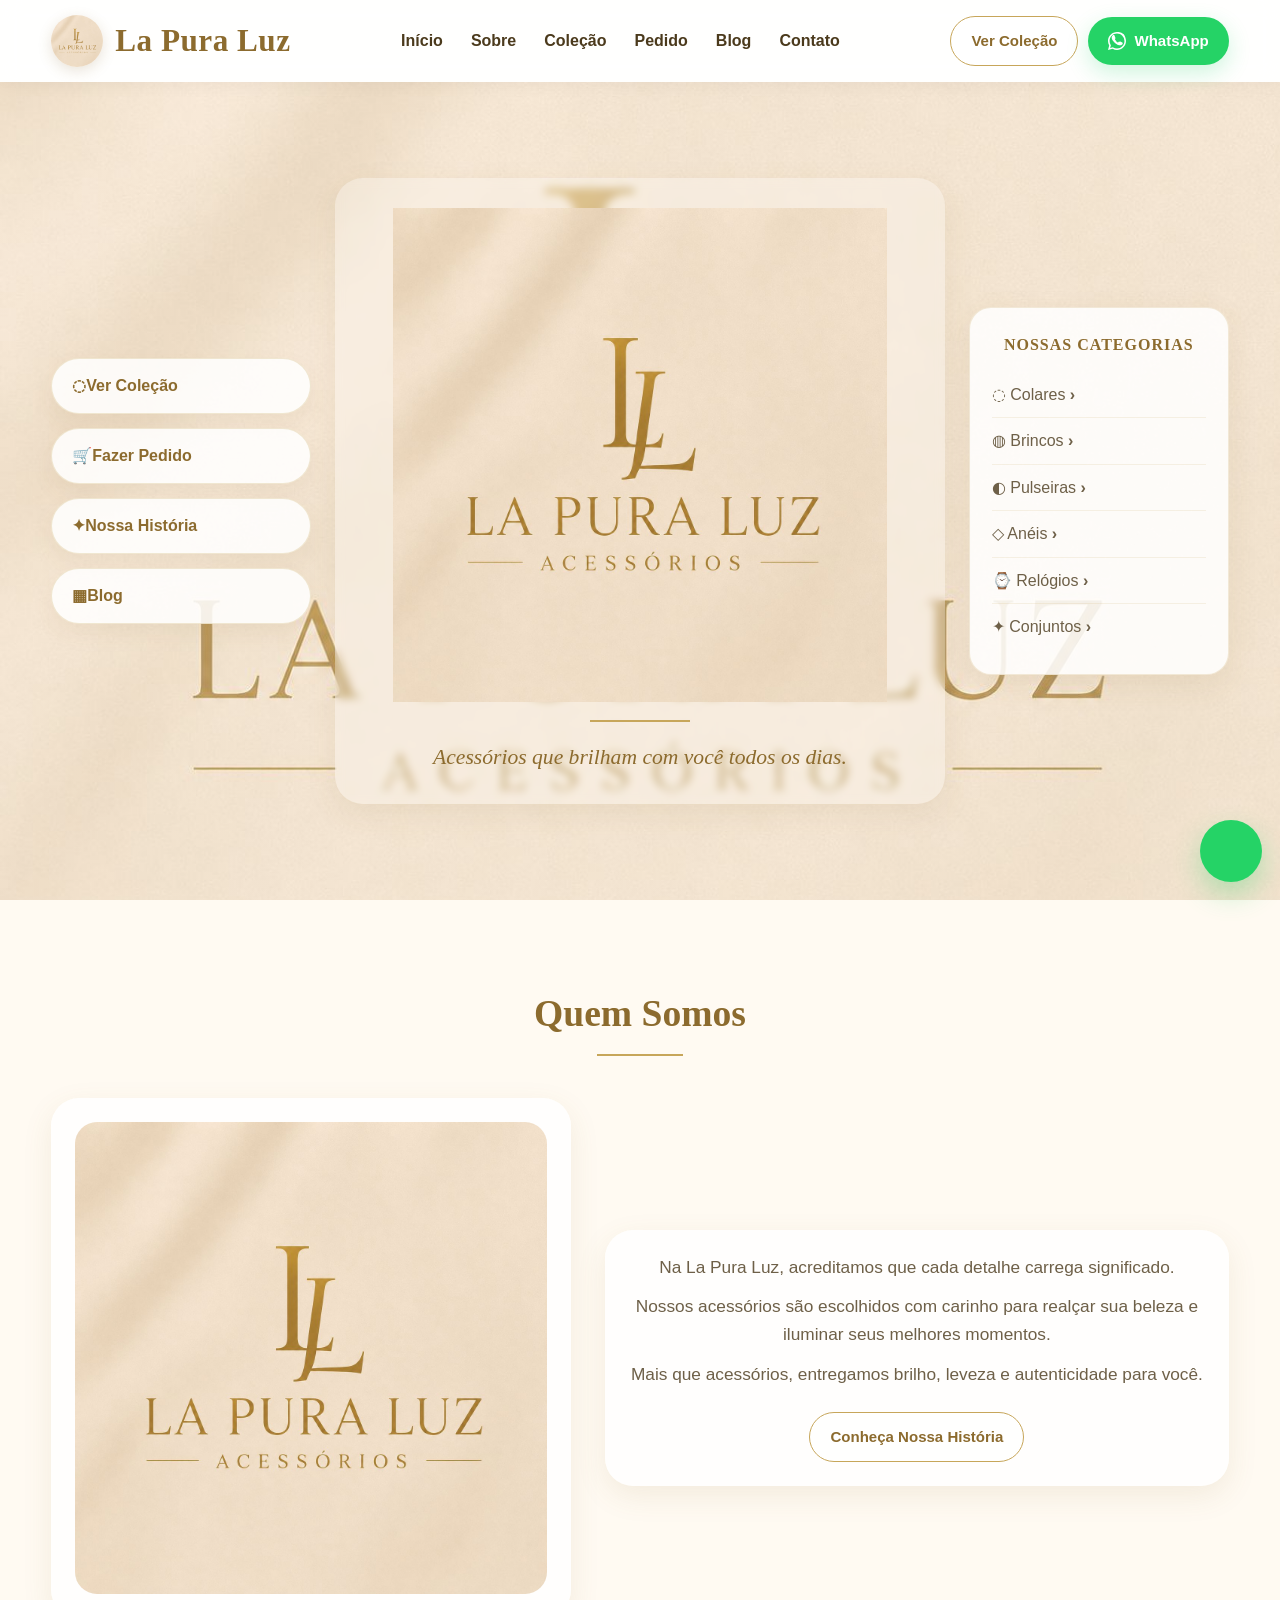
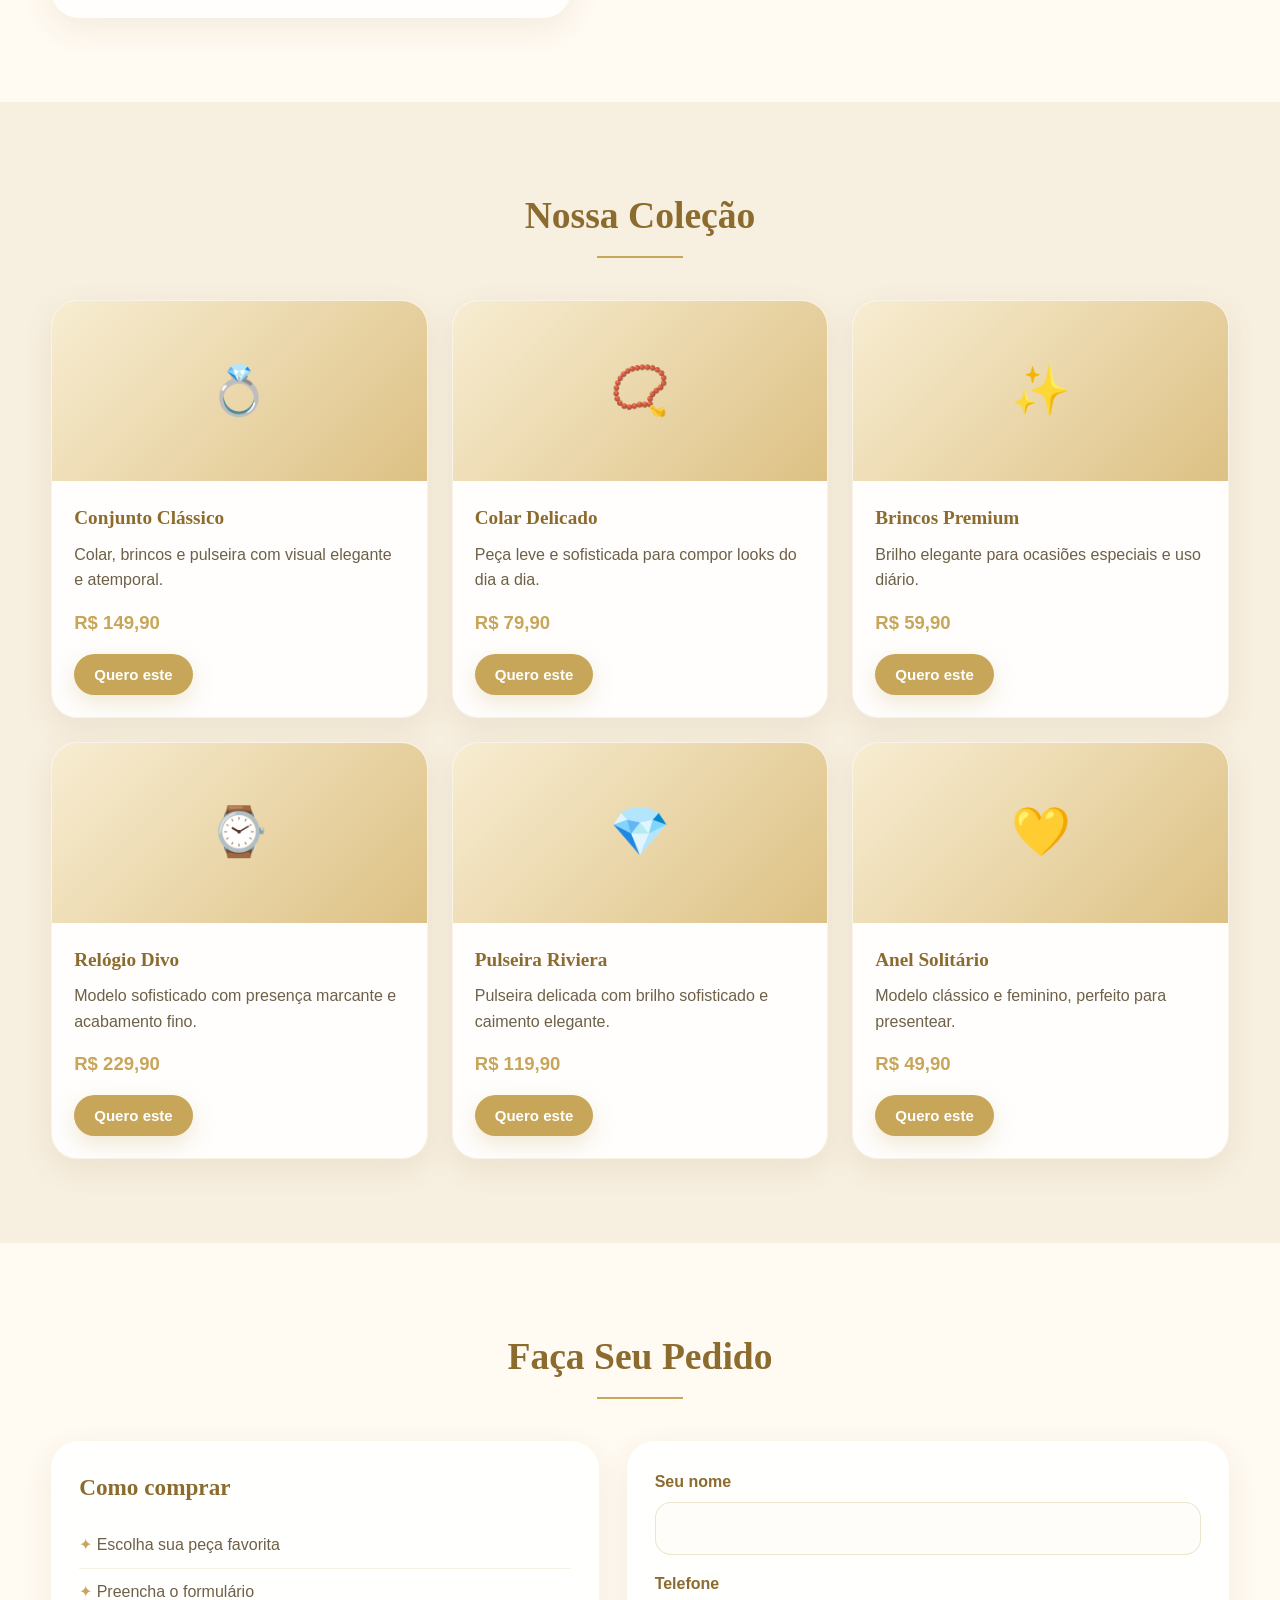
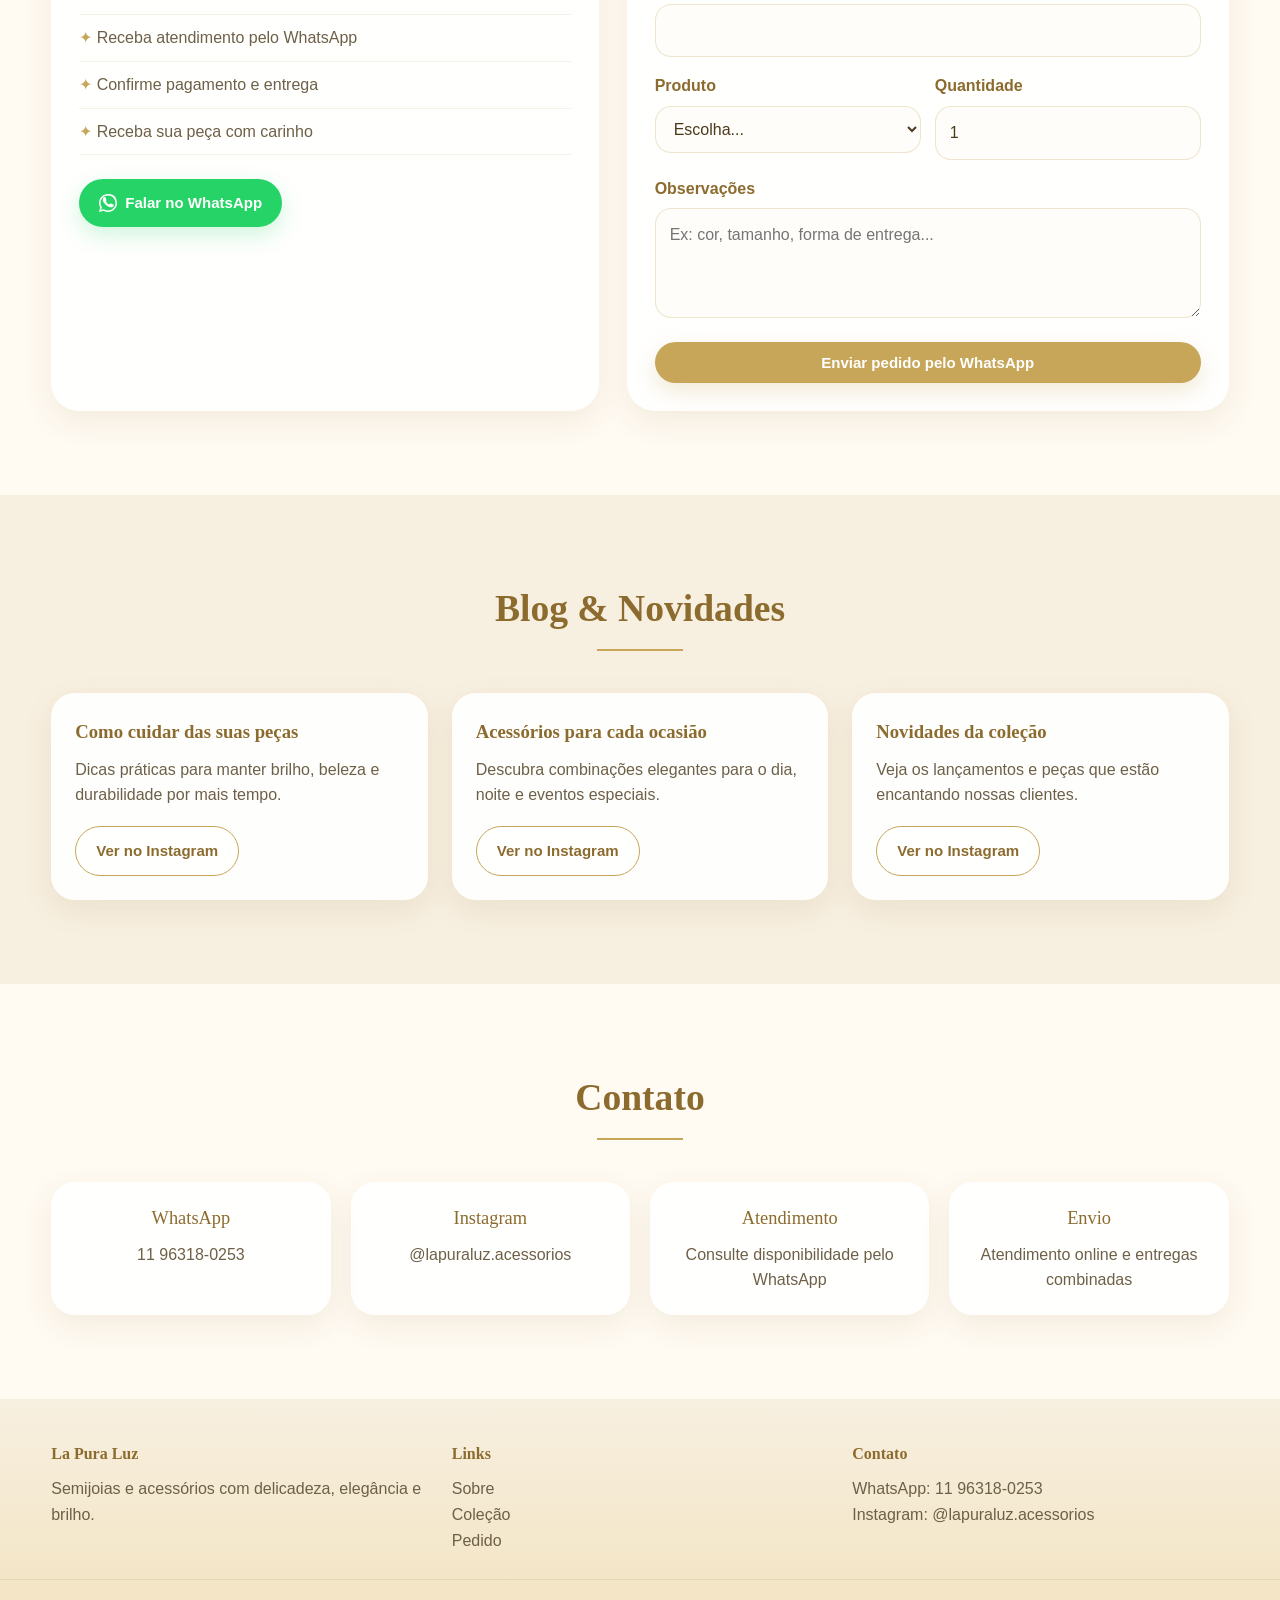
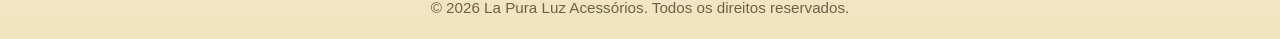
==== index.html @ a505ce8f "Update hero section links and category list" ====
<!DOCTYPE html>
<html lang="pt-BR">
<head>
  <meta charset="UTF-8" />
  <meta name="viewport" content="width=device-width, initial-scale=1.0" />
  <title>La Pura Luz Acessórios</title>
  <meta name="description" content="Semijoias e acessórios elegantes para iluminar seus melhores momentos." />
  <link rel="stylesheet" href="style.css" />
</head>
<body>

  <header class="site-header">
    <div class="container header-inner">
      <a href="#inicio" class="brand">
        <img src="logo.png" alt="La Pura Luz" class="logo-thumb">
        <span class="brand-name">La Pura Luz</span>
      </a>

      <button class="menu-toggle" aria-label="Abrir menu">☰</button>

      <nav class="main-nav">
        <ul>
          <li><a href="#inicio">Início</a></li>
          <li><a href="#sobre">Sobre</a></li>
          <li><a href="#catalogo">Coleção</a></li>
          <li><a href="#pedido">Pedido</a></li>
          <li><a href="#blog">Blog</a></li>
          <li><a href="#contato">Contato</a></li>
        </ul>
      </nav>

      <div class="header-actions">
        <a href="#catalogo" class="btn btn-outline">Ver Coleção</a>

        <a href="https://wa.me/5511963180253" target="_blank" class="btn btn-whats">
          <svg class="wa-icon" viewBox="0 0 32 32" aria-hidden="true">
            <path d="M19.11 17.21c-.37 0-1.09 1.39-1.52 1.47-.43.09-1.32-.62-2.32-1.47-.78-.66-1.63-1.85-2.18-2.79-.55-.94-.93-1.35-.61-1.88.31-.52.87-1.18.87-1.48s-.11-.66-.27-1.05c-.16-.38-1.1-2.65-1.51-3.62-.4-.96-.81-.83-1.09-.84-.28-.01-.6-.02-.92-.02-.32 0-.85.12-1.29.6-.44.48-1.7 1.65-1.7 4.03 0 2.37 1.74 4.66 1.98 4.98.24.32 3.41 5.22 8.27 7.32 1.16.5 2.06.8 2.76 1.02 1.16.37 2.22.32 3.05.19.93-.14 2.86-1.17 3.26-2.3.4-1.13.4-2.1.28-2.3-.12-.2-.44-.32-.92-.56-.48-.24-2.86-1.41-3.31-1.57-.44-.16-.76-.24-1.08.24z"></path>
            <path d="M27.99 4A15.9 15.9 0 0 0 16 0C7.16 0 0 7.16 0 16c0 2.82.74 5.58 2.14 8.01L0 32l8.21-2.1A15.94 15.94 0 0 0 16 32c8.84 0 16-7.16 16-16 0-4.27-1.66-8.29-4.01-12ZM16 29.29h-.01a13.27 13.27 0 0 1-6.77-1.86l-.48-.28-4.87 1.25 1.3-4.75-.32-.49a13.26 13.26 0 0 1-2.06-7.16C2.79 8.67 8.75 2.71 16 2.71c3.55 0 6.89 1.38 9.4 3.89A13.2 13.2 0 0 1 29.29 16C29.29 23.33 23.33 29.29 16 29.29Z"></path>
          </svg>
          WhatsApp
        </a>
      </div>
    </div>
  </header>

  <section class="hero" id="inicio">
    <div class="container hero-content">

      <div class="hero-left">
        <a href="#catalogo" class="side-btn"><span>◌</span> Ver Coleção</a>
        <a href="#pedido" class="side-btn"><span>🛒</span> Fazer Pedido</a>
        <a href="#sobre" class="side-btn"><span>✦</span> Nossa História</a>
        <a href="#blog" class="side-btn"><span>▦</span> Blog</a>
      </div>

      <div class="hero-center">
        <img src="logo.png" alt="La Pura Luz Acessórios" class="hero-logo-full">
        <div class="hero-divider"></div>
        <p class="hero-tagline">Acessórios que brilham com você todos os dias.</p>
      </div>

      <div class="hero-right">
        <div class="menu-card">
          <h3>NOSSAS CATEGORIAS</h3>
          <ul>
            <li><span>◌</span> Colares <b>›</b></li>
            <li><span>◍</span> Brincos <b>›</b></li>
            <li><span>◐</span> Pulseiras <b>›</b></li>
            <li><span>◇</span> Anéis <b>›</b></li>
            <li><span>⌚</span> Relógios <b>›</b></li>
            <li><span>✦</span> Conjuntos <b>›</b></li>
          </ul>
        </div>
      </div>

    </div>
  </section>

  <section id="sobre" class="section">
    <div class="container">
      <h2 class="section-title">Quem Somos</h2>
      <div class="section-divider"></div>

      <div class="about-grid">
        <div class="about-photo-card">
          <img src="logo.png" alt="La Pura Luz" class="about-photo">
        </div>

        <div class="about-text-box">
          <p>Na La Pura Luz, acreditamos que cada detalhe carrega significado.</p>
          <p>Nossos acessórios são escolhidos com carinho para realçar sua beleza e iluminar seus melhores momentos.</p>
          <p>Mais que acessórios, entregamos brilho, leveza e autenticidade para você.</p>

          <a href="https://www.instagram.com/lapuraluz.acessorios/" target="_blank" class="btn btn-outline">
            Conheça Nossa História
          </a>
        </div>
      </div>
    </div>
  </section>

  <section id="catalogo" class="section section-light">
    <div class="container">
      <h2 class="section-title">Nossa Coleção</h2>
      <div class="section-divider"></div>

      <div class="catalog-grid">
        <article class="product-card">
          <div class="product-img">💍</div>
          <div class="product-info">
            <h3>Conjunto Clássico</h3>
            <p>Colar, brincos e pulseira com visual elegante e atemporal.</p>
            <div class="product-price">R$ 149,90</div>
            <button class="btn btn-primary btn-pedir" data-produto="Conjunto Clássico">Quero este</button>
          </div>
        </article>

        <article class="product-card">
          <div class="product-img">📿</div>
          <div class="product-info">
            <h3>Colar Delicado</h3>
            <p>Peça leve e sofisticada para compor looks do dia a dia.</p>
            <div class="product-price">R$ 79,90</div>
            <button class="btn btn-primary btn-pedir" data-produto="Colar Delicado">Quero este</button>
          </div>
        </article>

        <article class="product-card">
          <div class="product-img">✨</div>
          <div class="product-info">
            <h3>Brincos Premium</h3>
            <p>Brilho elegante para ocasiões especiais e uso diário.</p>
            <div class="product-price">R$ 59,90</div>
            <button class="btn btn-primary btn-pedir" data-produto="Brincos Premium">Quero este</button>
          </div>
        </article>

        <article class="product-card">
          <div class="product-img">⌚</div>
          <div class="product-info">
            <h3>Relógio Divo</h3>
            <p>Modelo sofisticado com presença marcante e acabamento fino.</p>
            <div class="product-price">R$ 229,90</div>
            <button class="btn btn-primary btn-pedir" data-produto="Relógio Divo">Quero este</button>
          </div>
        </article>

        <article class="product-card">
          <div class="product-img">💎</div>
          <div class="product-info">
            <h3>Pulseira Riviera</h3>
            <p>Pulseira delicada com brilho sofisticado e caimento elegante.</p>
            <div class="product-price">R$ 119,90</div>
            <button class="btn btn-primary btn-pedir" data-produto="Pulseira Riviera">Quero este</button>
          </div>
        </article>

        <article class="product-card">
          <div class="product-img">💛</div>
          <div class="product-info">
            <h3>Anel Solitário</h3>
            <p>Modelo clássico e feminino, perfeito para presentear.</p>
            <div class="product-price">R$ 49,90</div>
            <button class="btn btn-primary btn-pedir" data-produto="Anel Solitário">Quero este</button>
          </div>
        </article>
      </div>
    </div>
  </section>

  <section id="pedido" class="section">
    <div class="container">
      <h2 class="section-title">Faça Seu Pedido</h2>
      <div class="section-divider"></div>

      <div class="order-grid">
        <div class="order-info">
          <h3>Como comprar</h3>
          <ul>
            <li>Escolha sua peça favorita</li>
            <li>Preencha o formulário</li>
            <li>Receba atendimento pelo WhatsApp</li>
            <li>Confirme pagamento e entrega</li>
            <li>Receba sua peça com carinho</li>
          </ul>

          <a href="https://wa.me/5511963180253" target="_blank" class="btn btn-whats order-whats-btn">
            <svg class="wa-icon" viewBox="0 0 32 32" aria-hidden="true">
              <path d="M19.11 17.21c-.37 0-1.09 1.39-1.52 1.47-.43.09-1.32-.62-2.32-1.47-.78-.66-1.63-1.85-2.18-2.79-.55-.94-.93-1.35-.61-1.88.31-.52.87-1.18.87-1.48s-.11-.66-.27-1.05c-.16-.38-1.1-2.65-1.51-3.62-.4-.96-.81-.83-1.09-.84-.28-.01-.6-.02-.92-.02-.32 0-.85.12-1.29.6-.44.48-1.7 1.65-1.7 4.03 0 2.37 1.74 4.66 1.98 4.98.24.32 3.41 5.22 8.27 7.32 1.16.5 2.06.8 2.76 1.02 1.16.37 2.22.32 3.05.19.93-.14 2.86-1.17 3.26-2.3.4-1.13.4-2.1.28-2.3-.12-.2-.44-.32-.92-.56-.48-.24-2.86-1.41-3.31-1.57-.44-.16-.76-.24-1.08.24z"></path>
              <path d="M27.99 4A15.9 15.9 0 0 0 16 0C7.16 0 0 7.16 0 16c0 2.82.74 5.58 2.14 8.01L0 32l8.21-2.1A15.94 15.94 0 0 0 16 32c8.84 0 16-7.16 16-16 0-4.27-1.66-8.29-4.01-12ZM16 29.29h-.01a13.27 13.27 0 0 1-6.77-1.86l-.48-.28-4.87 1.25 1.3-4.75-.32-.49a13.26 13.26 0 0 1-2.06-7.16C2.79 8.67 8.75 2.71 16 2.71c3.55 0 6.89 1.38 9.4 3.89A13.2 13.2 0 0 1 29.29 16C29.29 23.33 23.33 29.29 16 29.29Z"></path>
            </svg>
            Falar no WhatsApp
          </a>
        </div>

        <form class="order-form" id="order-form" data-whats="5511963180253">
          <div class="form-group">
            <label for="nome">Seu nome</label>
            <input type="text" id="nome" name="nome" required>
          </div>

          <div class="form-group">
            <label for="telefone">Telefone</label>
            <input type="tel" id="telefone" name="telefone" required>
          </div>

          <div class="form-row">
            <div class="form-group">
              <label for="produto">Produto</label>
              <select id="produto" name="produto" required>
                <option value="">Escolha...</option>
                <option>Conjunto Clássico</option>
                <option>Colar Delicado</option>
                <option>Brincos Premium</option>
                <option>Relógio Divo</option>
                <option>Pulseira Riviera</option>
                <option>Anel Solitário</option>
                <option>Outro modelo</option>
              </select>
            </div>

            <div class="form-group">
              <label for="quantidade">Quantidade</label>
              <input type="number" id="quantidade" name="quantidade" min="1" value="1">
            </div>
          </div>

          <div class="form-group">
            <label for="obs">Observações</label>
            <textarea id="obs" name="obs" placeholder="Ex: cor, tamanho, forma de entrega..."></textarea>
          </div>

          <button type="submit" class="btn btn-primary full-btn">Enviar pedido pelo WhatsApp</button>
        </form>
      </div>
    </div>
  </section>

  <section id="blog" class="section section-light">
    <div class="container">
      <h2 class="section-title">Blog & Novidades</h2>
      <div class="section-divider"></div>

      <div class="blog-grid">
        <div class="blog-card">
          <h3>Como cuidar das suas peças</h3>
          <p>Dicas práticas para manter brilho, beleza e durabilidade por mais tempo.</p>
          <a href="https://www.instagram.com/lapuraluz.acessorios/" target="_blank" class="btn btn-outline">Ver no Instagram</a>
        </div>

        <div class="blog-card">
          <h3>Acessórios para cada ocasião</h3>
          <p>Descubra combinações elegantes para o dia, noite e eventos especiais.</p>
          <a href="https://www.instagram.com/lapuraluz.acessorios/" target="_blank" class="btn btn-outline">Ver no Instagram</a>
        </div>

        <div class="blog-card">
          <h3>Novidades da coleção</h3>
          <p>Veja os lançamentos e peças que estão encantando nossas clientes.</p>
          <a href="https://www.instagram.com/lapuraluz.acessorios/" target="_blank" class="btn btn-outline">Ver no Instagram</a>
        </div>
      </div>
    </div>
  </section>

  <section id="contato" class="section">
    <div class="container">
      <h2 class="section-title">Contato</h2>
      <div class="section-divider"></div>

      <div class="contact-grid">
        <div class="contact-card">
          <div class="contact-title">WhatsApp</div>
          <p><a href="https://wa.me/5511963180253" target="_blank">11 96318-0253</a></p>
        </div>

        <div class="contact-card">
          <div class="contact-title">Instagram</div>
          <p><a href="https://www.instagram.com/lapuraluz.acessorios/" target="_blank">@lapuraluz.acessorios</a></p>
        </div>

        <div class="contact-card">
          <div class="contact-title">Atendimento</div>
          <p>Consulte disponibilidade pelo WhatsApp</p>
        </div>

        <div class="contact-card">
          <div class="contact-title">Envio</div>
          <p>Atendimento online e entregas combinadas</p>
        </div>
      </div>
    </div>
  </section>

  <footer class="site-footer">
    <div class="container footer-grid">
      <div>
        <h4>La Pura Luz</h4>
        <p>Semijoias e acessórios com delicadeza, elegância e brilho.</p>
      </div>

      <div>
        <h4>Links</h4>
        <p><a href="#sobre">Sobre</a></p>
        <p><a href="#catalogo">Coleção</a></p>
        <p><a href="#pedido">Pedido</a></p>
      </div>

      <div>
        <h4>Contato</h4>
        <p>WhatsApp: 11 96318-0253</p>
        <p>Instagram: @lapuraluz.acessorios</p>
      </div>
    </div>

    <div class="footer-bottom">
      © 2026 La Pura Luz Acessórios. Todos os direitos reservados.
    </div>
  </footer>

  <a href="https://wa.me/5511963180253" target="_blank" class="float-whats" title="Fale no WhatsApp">
    <svg class="wa-icon wa-icon-big" viewBox="0 0 32 32" aria-hidden="true">
      <pat
---- style.css ----
:root {
  --primary: #8c6b2e;
  --primary-dark: #6f5320;
  --accent: #c7a65a;
  --accent-soft: #e9d6a4;
  --bg-main: #fffaf2;
  --bg-soft: #f7efe0;
  --bg-card: rgba(255, 255, 255, 0.78);
  --text: #4b3a1c;
  --text-soft: #6e6048;
  --white: #ffffff;
  --shadow: 0 10px 30px rgba(140, 107, 46, 0.10);
  --radius: 22px;
  --header-height: 82px;
}

* {
  margin: 0;
  padding: 0;
  box-sizing: border-box;
}

html {
  scroll-behavior: smooth;
}

body {
  font-family: "Segoe UI", Tahoma, sans-serif;
  background: var(--bg-main);
  color: var(--text);
  line-height: 1.6;
}

img {
  display: block;
  max-width: 100%;
}

a {
  text-decoration: none;
  color: inherit;
}

.container {
  width: min(1180px, 92%);
  margin: 0 auto;
}

/* HEADER */
.site-header {
  position: sticky;
  top: 0;
  z-index: 1000;
  background: rgba(255, 255, 255, 0.93);
  backdrop-filter: blur(10px);
  box-shadow: 0 2px 18px rgba(0, 0, 0, 0.05);
}

.header-inner {
  min-height: var(--header-height);
  display: flex;
  align-items: center;
  justify-content: space-between;
  gap: 18px;
}

.brand {
  display: flex;
  align-items: center;
  gap: 12px;
  min-width: 0;
}

.logo-thumb {
  width: 52px;
  height: 52px;
  border-radius: 50%;
  object-fit: cover;
  box-shadow: 0 4px 14px rgba(140, 107, 46, 0.18);
  flex-shrink: 0;
}

.brand-name {
  font-family: Georgia, "Times New Roman", serif;
  font-size: 1.95rem;
  color: var(--primary);
  font-weight: 600;
  letter-spacing: .5px;
  white-space: nowrap;
}

.main-nav ul {
  display: flex;
  list-style: none;
  gap: 28px;
}

.main-nav a {
  font-weight: 600;
  color: var(--text);
  transition: .2s;
}

.main-nav a:hover {
  color: var(--accent);
}

.header-actions {
  display: flex;
  align-items: center;
  gap: 10px;
}

.menu-toggle {
  display: none;
  border: 0;
  background: transparent;
  font-size: 1.6rem;
  color: var(--primary);
  cursor: pointer;
}

.btn {
  display: inline-flex;
  align-items: center;
  justify-content: center;
  gap: 8px;
  padding: 12px 20px;
  border-radius: 999px;
  border: 0;
  cursor: pointer;
  font-weight: 700;
  transition: .25s;
  font-size: .94rem;
}

.btn:hover {
  transform: translateY(-2px);
}

.btn-outline {
  border: 1.5px solid var(--accent);
  background: rgba(255,255,255,.75);
  color: var(--primary);
}

.btn-outline:hover {
  background: var(--accent);
  color: var(--white);
}

.btn-primary {
  background: var(--accent);
  color: var(--white);
  box-shadow: 0 8px 22px rgba(199,166,90,.25);
}

.btn-primary:hover {
  background: var(--primary);
}

.btn-whats {
  background: #25d366;
  color: white;
  box-shadow: 0 8px 22px rgba(37,211,102,.22);
}

.btn-whats:hover {
  background: #1fb457;
}

.wa-icon {
  width: 18px;
  height: 18px;
  fill: currentColor;
  flex-shrink: 0;
}

.wa-icon-big {
  width: 28px;
  height: 28px;
}

/* HERO */
.hero {
  min-height: calc(100svh - var(--header-height));
  background:
    linear-gradient(rgba(255,250,242,.22), rgba(255,250,242,.22)),
    url("logo.png") center center / cover no-repeat;
  display: flex;
  align-items: center;
}

.hero-content {
  min-height: calc(100svh - var(--header-height));
  display: grid;
  grid-template-columns: 260px 1fr 260px;
  align-items: center;
  gap: 24px;
  padding: 28px 0;
}

.hero-left,
.hero-right {
  display: flex;
  flex-direction: column;
  gap: 14px;
}

.side-btn {
  min-height: 56px;
  padding: 0 20px;
  border-radius: 999px;
  background: rgba(255,255,255,.86);
  border: 1px solid rgba(199,166,90,.25);
  box-shadow: 0 10px 22px rgba(140, 107, 46, 0.08);
  display: flex;
  align-items: center;
  color: var(--primary);
  font-weight: 600;
  transition: .25s;
}

.side-btn:hover {
  background: var(--accent);
  color: white;
  transform: translateX(4px);
}

.hero-center {
  text-align: center;
  background: rgba(255,255,255,.28);
  backdrop-filter: blur(4px);
  -webkit-backdrop-filter: blur(4px);
  padding: 30px 24px;
  border-radius: 28px;
  box-shadow: var(--shadow);
}

.hero-logo-full {
  width: min(900px, 88%);
  max-height: 72vh;
  object-fit: contain;
  margin: 0 auto;
}

.hero-divider {
  width: 100px;
  height: 2px;
  background: var(--accent);
  margin: 18px auto;
}

.hero-tagline {
  font-family: Georgia, "Times New Roman", serif;
  font-size: 1.35rem;
  font-style: italic;
  color: var(--primary);
}

.menu-card {
  background: rgba(255,255,255,.86);
  border: 1px solid rgba(199,166,90,.22);
  border-radius: 22px;
  padding: 24px 22px;
  box-shadow: var(--shadow);
}

.menu-card h3 {
  text-align: center;
  color: var(--primary);
  font-family: Georgia, "Times New Roman", serif;
  font-size: 1rem;
  letter-spacing: 1px;
  margin-bottom: 14px;
}

.menu-card ul {
  list-style: none;
}

.menu-card li {
  padding: 10px 0;
  border-bottom: 1px solid rgba(199,166,90,.14);
  color: var(--text-soft);
  text-align: left;
}

.menu-card li:last-child {
  border-bottom: 0;
}

/* SECTIONS */
.section {
  padding: 84px 0;
}

.section-light {
  background: var(--bg-soft);
}

.section-title {
  text-align: center;
  font-family: Georgia, "Times New Roman", serif;
  color: var(--primary);
  font-size: 2.35rem;
  margin-bottom: 10px;
}

.section-divider {
  width: 86px;
  height: 2px;
  background: var(--accent);
  margin: 0 auto 42px;
}

#sobre,
#catalogo,
#pedido,
#blog,
#contato {
  scroll-margin-top: 95px;
}

/* ABOUT */
.about-grid {
  display: grid;
  grid-template-columns: 1fr 1.2fr;
  gap: 34px;
  align-items: center;
}

.about-photo-card,
.about-text-box {
  background: rgba(255,255,255,.88);
  border-radius: 28px;
  box-shadow: var(--shadow);
  padding: 24px;
}

.about-photo {
  width: 100%;
  border-radius: 22px;
  object-fit: cover;
}

.about-text-box {
  text-align: center;
  color: var(--text-soft);
  font-size: 1.08rem;
}

.about-text-box p + p {
  margin-top: 12px;
}

.about-text-box .btn {
  margin-top: 24px;
}

/* CATALOG */
.catalog-grid {
  display: grid;
  grid-template-columns: repeat(3, minmax(0, 1fr));
  gap: 24px;
}

.product-card {
  background: rgba(255,255,255,.92);
  border-radius: 26px;
  overflow: hidden;
  box-shadow: var(--shadow);
  border: 1px solid rgba(199,166,90,.12);
  transition: .25s;
}

.product-card:hover {
  transform: translateY(-5px);
}

.product-img {
  min-height: 180px;
  display: grid;
  place-items: center;
  font-size: 3rem;
  background: linear-gradient(135deg, #f8edd2, #ddc184);
}

.product-info {
  padding: 22px;
}

.product-info h3 {
  font-family: Georgia, "Times New Roman", serif;
  color: var(--primary);
  margin-bottom: 8px;
  font-size: 1.2rem;
}

.product-info p {
  color: var(--text-soft);
  margin-bottom: 14px;
  min-height: 52px;
}

.product-price {
  color: var(--accent);
  font-weight: 800;
  margin-bottom: 16px;
  font-size: 1.16rem;
}

/* ORDER */
.order-grid {
  display: grid;
  grid-template-columns: 1fr 1.1fr;
  gap: 28px;
}

.order-info,
.order-form {
  background: rgba(255,255,255,.92);
  border-radius: 28px;
  padding: 28px;
  box-shadow: var(--shadow);
}

.order-info h3 {
  color: var(--primary);
  font-family: Georgia, "Times New Roman", serif;
  font-size: 1.45rem;
  margin-bottom: 16px;
}

.order-info ul {
  list-style: none;
}

.order-info li {
  padding: 10px 0;
  color: var(--text-soft);
  border-bottom: 1px solid rgba(199,166,90,.14);
}

.order-info li::before {
  content: "✦ ";
  color: var(--accent);
}

.order-whats-btn {
  margin-top: 24px;
}

.form-group {
  margin-bottom: 16px;
}

.form-group label {
  display: block;
  margin-bottom: 7px;
  color: var(--primary);
  font-weight: 700;
}

.form-group input,
.form-group select,
.form-group textarea {
  width: 100%;
  border: 1px solid rgba(199,166,90,.28);
  border-radius: 16px;
  padding: 13px 14px;
  font: inherit;
  background: #fffdfa;
  color: var(--text);
  outline: none;
}

.form-group textarea {
  min-height: 110px;
  resize: vertical;
}

.form-group input:focus,
.form-group select:focus,
.form-group textarea:focus {
  border-color: var(--accent);
  box-shadow: 0 0 0 4px rgba(199,166,90,.14);
}

.form-row {
  display: grid;
  grid-template-columns: 1fr 1fr;
  gap: 14px;
}

.full-btn {
  width: 100%;
}

/* BLOG */
.blog-grid {
  display: grid;
  grid-template-columns: repeat(3, minmax(0, 1fr));
  gap: 24px;
}

.blog-card {
  background: rgba(255,255,255,.92);
  border-radius: 24px;
  padding: 24px;
  box-shadow: var(--shadow);
}

.blog-card h3 {
  color: var(--primary);
  font-family: Georgia, "Times New Roman", serif;
  margin-bottom: 10px;
}

.blog-card p {
  color: var(--text-soft);
  margin-bottom: 18px;
}

/* CONTACT */
.contact-grid {
  display: grid;
  grid-template-columns: repeat(4, minmax(0, 1fr));
  gap: 20px;
}

.contact-card {
  background: rgba(255,255,255,.92);
  border-radius: 24px;
  padding: 22px;
  text-align: center;
  box-shadow: var(--shadow);
}

.contact-title {
  font-family: Georgia, "Times New Roman", serif;
  color: var(--primary);
  font-size: 1.15rem;
  margin-bottom: 8px;
}

.contact-card p,
.contact-card a {
  color: var(--text-soft);
}

/* FOOTER */
.site-footer {
  background: linear-gradient(180deg, #f7efe0 0%, #f2e3bf 100%);
  padding: 42px 0 18px;
  color: var(--text-soft);
}

.footer-grid {
  display: grid;
  grid-template-columns: repeat(3, minmax(0, 1fr));
  gap: 24px;
}

.footer-grid h4 {
  color: var(--primary);
  font-family: Georgia, "Times New Roman", serif;
  margin-bottom: 10px;
}

.footer-bottom {
  margin-top: 26px;
  text-align: center;
  border-top: 1px solid rgba(140,107,46,.12);
  padding-top: 16px;
  font-size: .95rem;
}

/* FLOAT WHATS */
.float-whats {
  position: fixed;
  right: 18px;
  bottom: 18px;
  width: 62px;
  height: 62px;
  border-radius: 50%;
  background: #25d366;
  color: white;
  display: grid;
  place-items: center;
  box-shadow: 0 12px 28px rgba(37,211,102,.30);
  z-index: 1001;
}

.float-whats:hover {
  background: #1fb457;
}

/* MOBILE */
@media (max-width: 980px) {
  .hero-content,
  .about-grid,
  .catalog-grid,
  .order-grid,
  .blog-grid,
  .contact-grid,
  .footer-grid {
    grid-template-columns: 1fr;
  }

  .hero-left,
  .hero-right {
    display: none;
  }

  .hero-content {
    padding: 24px 0;
  }

  .hero-center {
    width: min(96%, 520px);
    margin: 0 auto;
    padding: 18px 14px;
  }

  .hero-logo-full {
    width: 100%;
    max-height: 62svh;
  }

  .hero-tagline {
    font-size: 1.05rem;
  }

  .main-nav {
    display: none;
    position: absolute;
    top: 100%;
    right: 4%;
    left: 4%;
    background: rgba(255,255,255,.98);
    border-radius: 18px;
    box-shadow: var(--shadow);
    padding: 14px;
  }

  .main-nav.open {
    display: block;
  }

  .main-nav ul {
    flex-direction: column;
    gap: 0;
  }

  .main-nav li + li {
    border-top: 1px solid rgba(199,166,90,.15);
  }

  .main-nav a {
    display: block;
    padding: 12px 8px;
  }

  .menu-toggle {
    display: block;
  }

  .header-actions .btn-outline {
    display: none;
  }

  .brand-name {
    font-size: 1.25rem;
  }

  .logo-thumb {
    width: 42px;
    height: 42px;
  }

  .header-inner {
    min-height: 72px;
  }

  .hero {
    min-height: calc(100svh - 72px);
  }

  .hero-content {
    min-height: calc(100svh - 72px);
  }
}

@media (max-width: 600px) {
  .section {
    padding: 64px 0;
  }

  .section-title {
    font-size: 1.8rem;
  }

  .hero-center {
    border-radius: 22px;
  }

  .hero-logo-full {
    max-height: 56svh;
  }

  .hero-tagline {
    font-size: .98rem;
  }

  .header-actions .btn-whats {
    padding: 10px 14px;
    font-size: .82rem;
  }

  .float-whats {
    width: 56px;
    height: 56px;
    right: 14px;
    bottom: 14px;
  }

  .wa-icon-big {
    width: 24px;
    height: 24px;
  }

  .form-row {
    grid-template-columns: 1fr;
  }
}
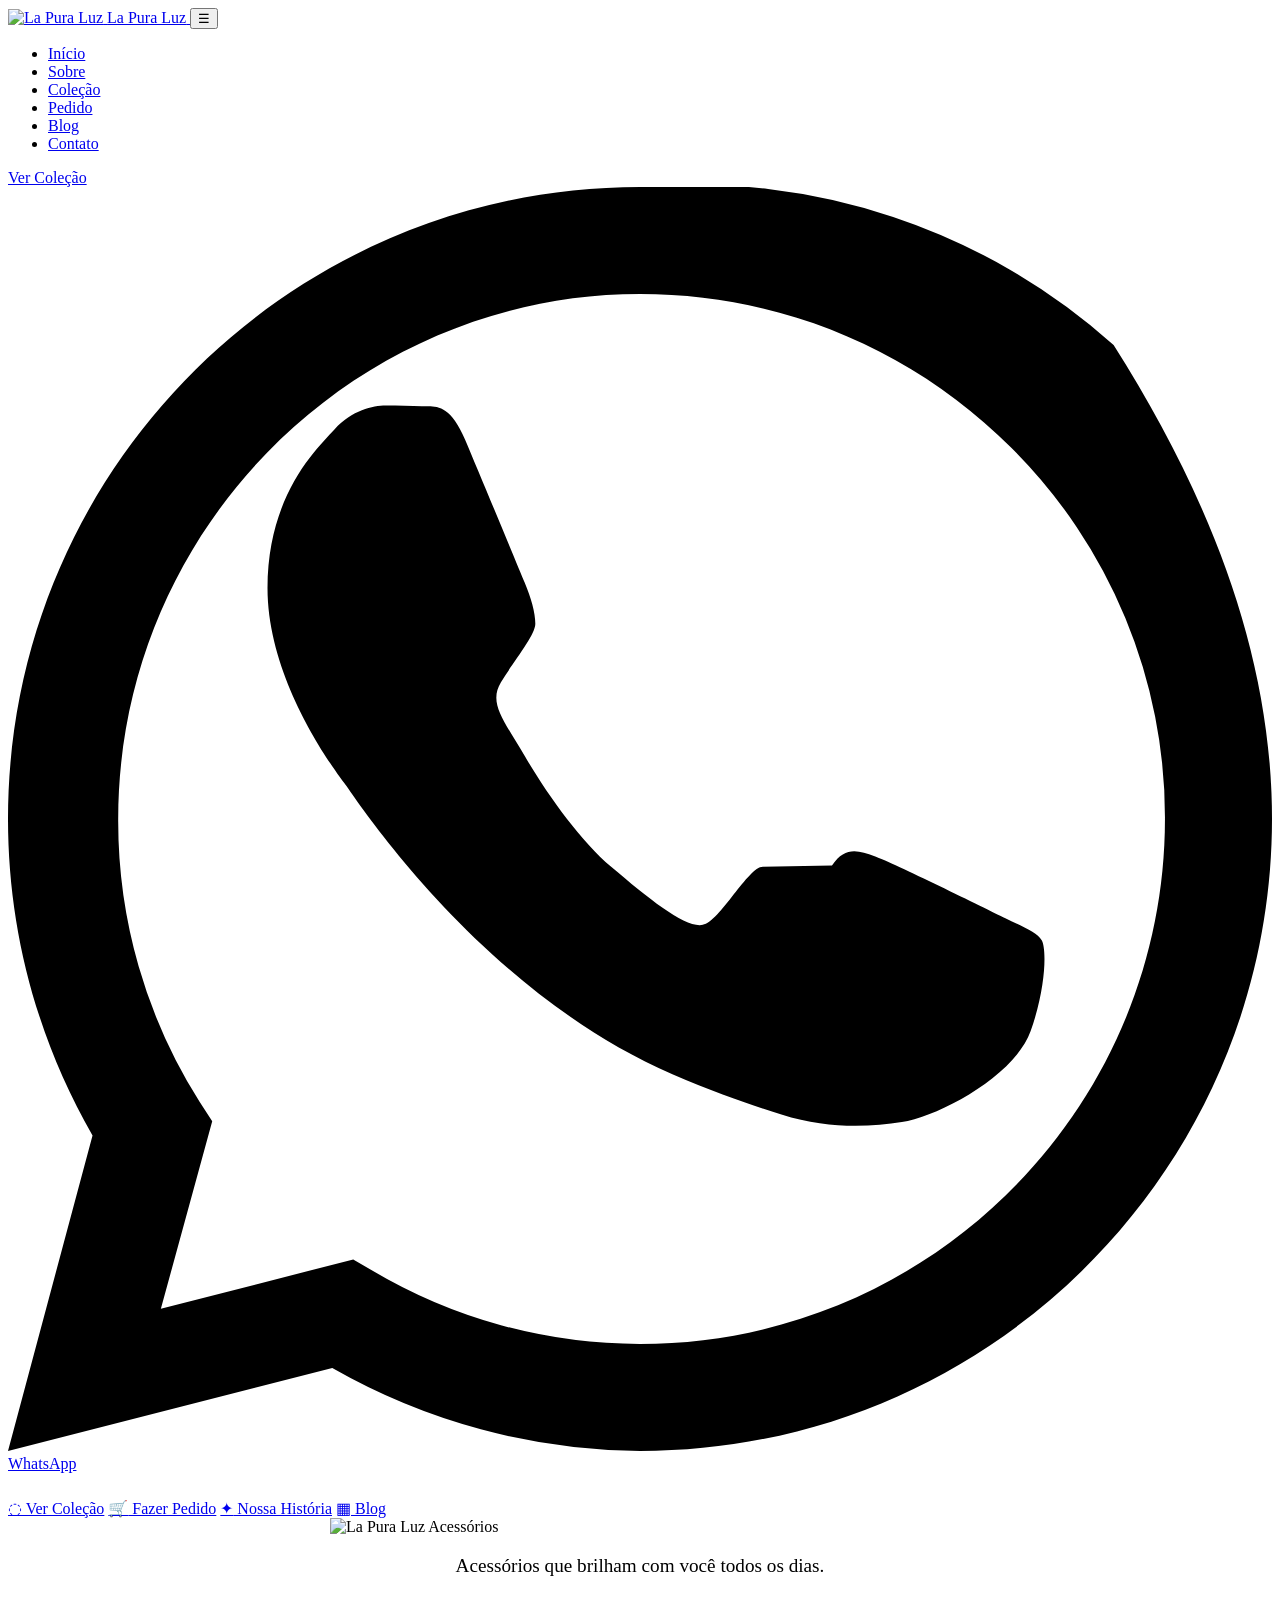
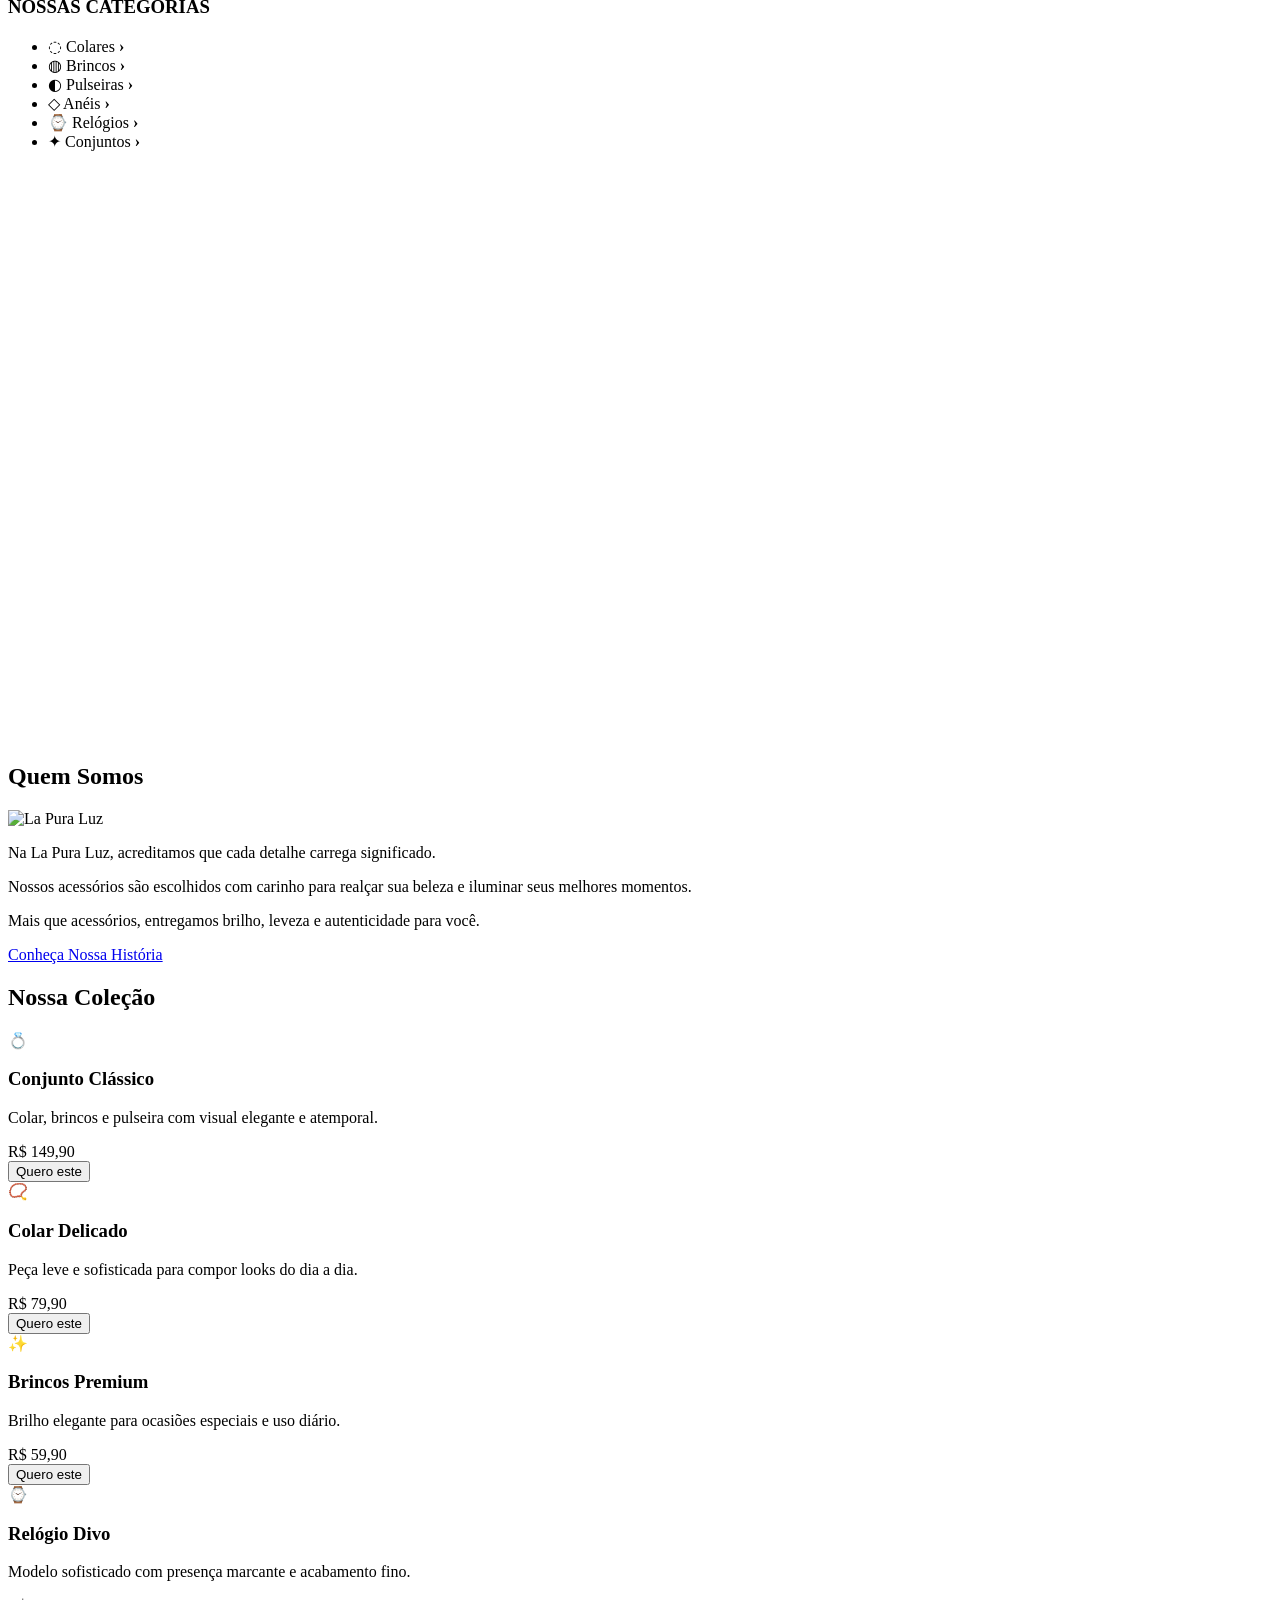
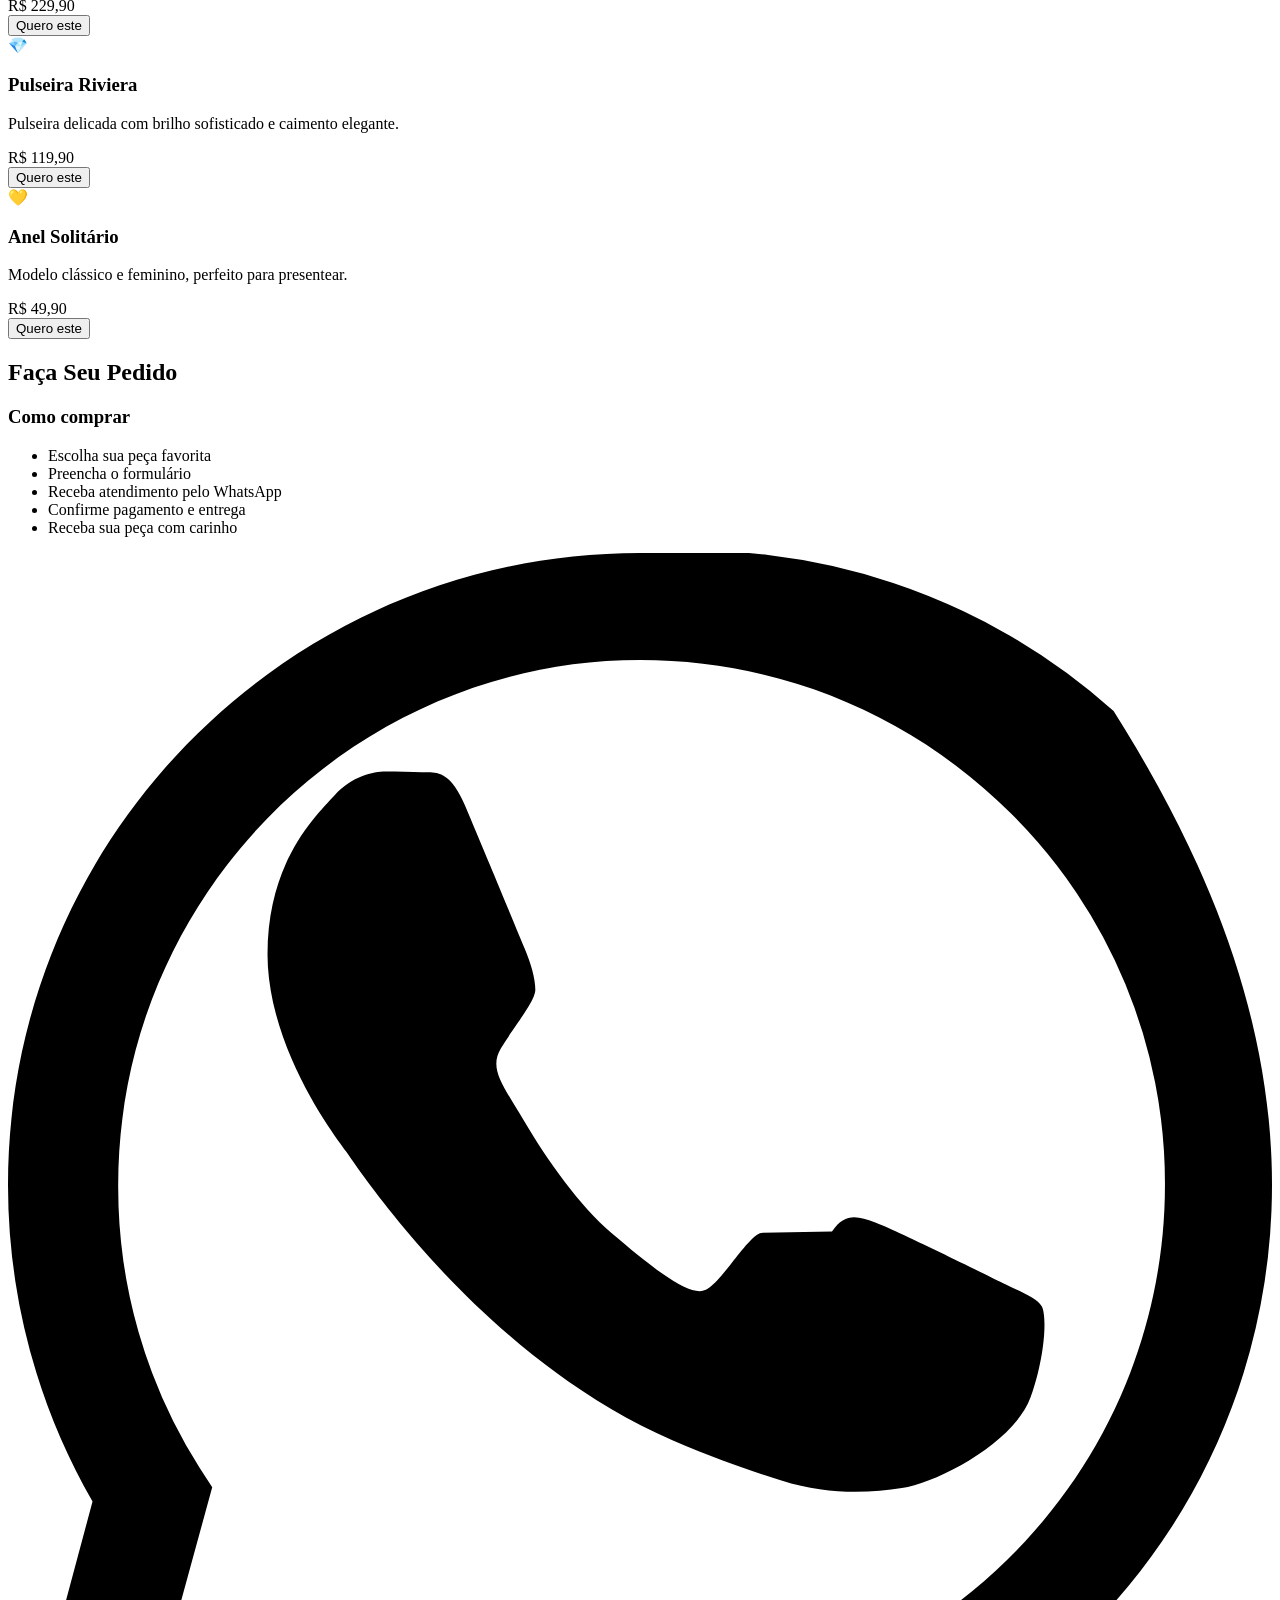
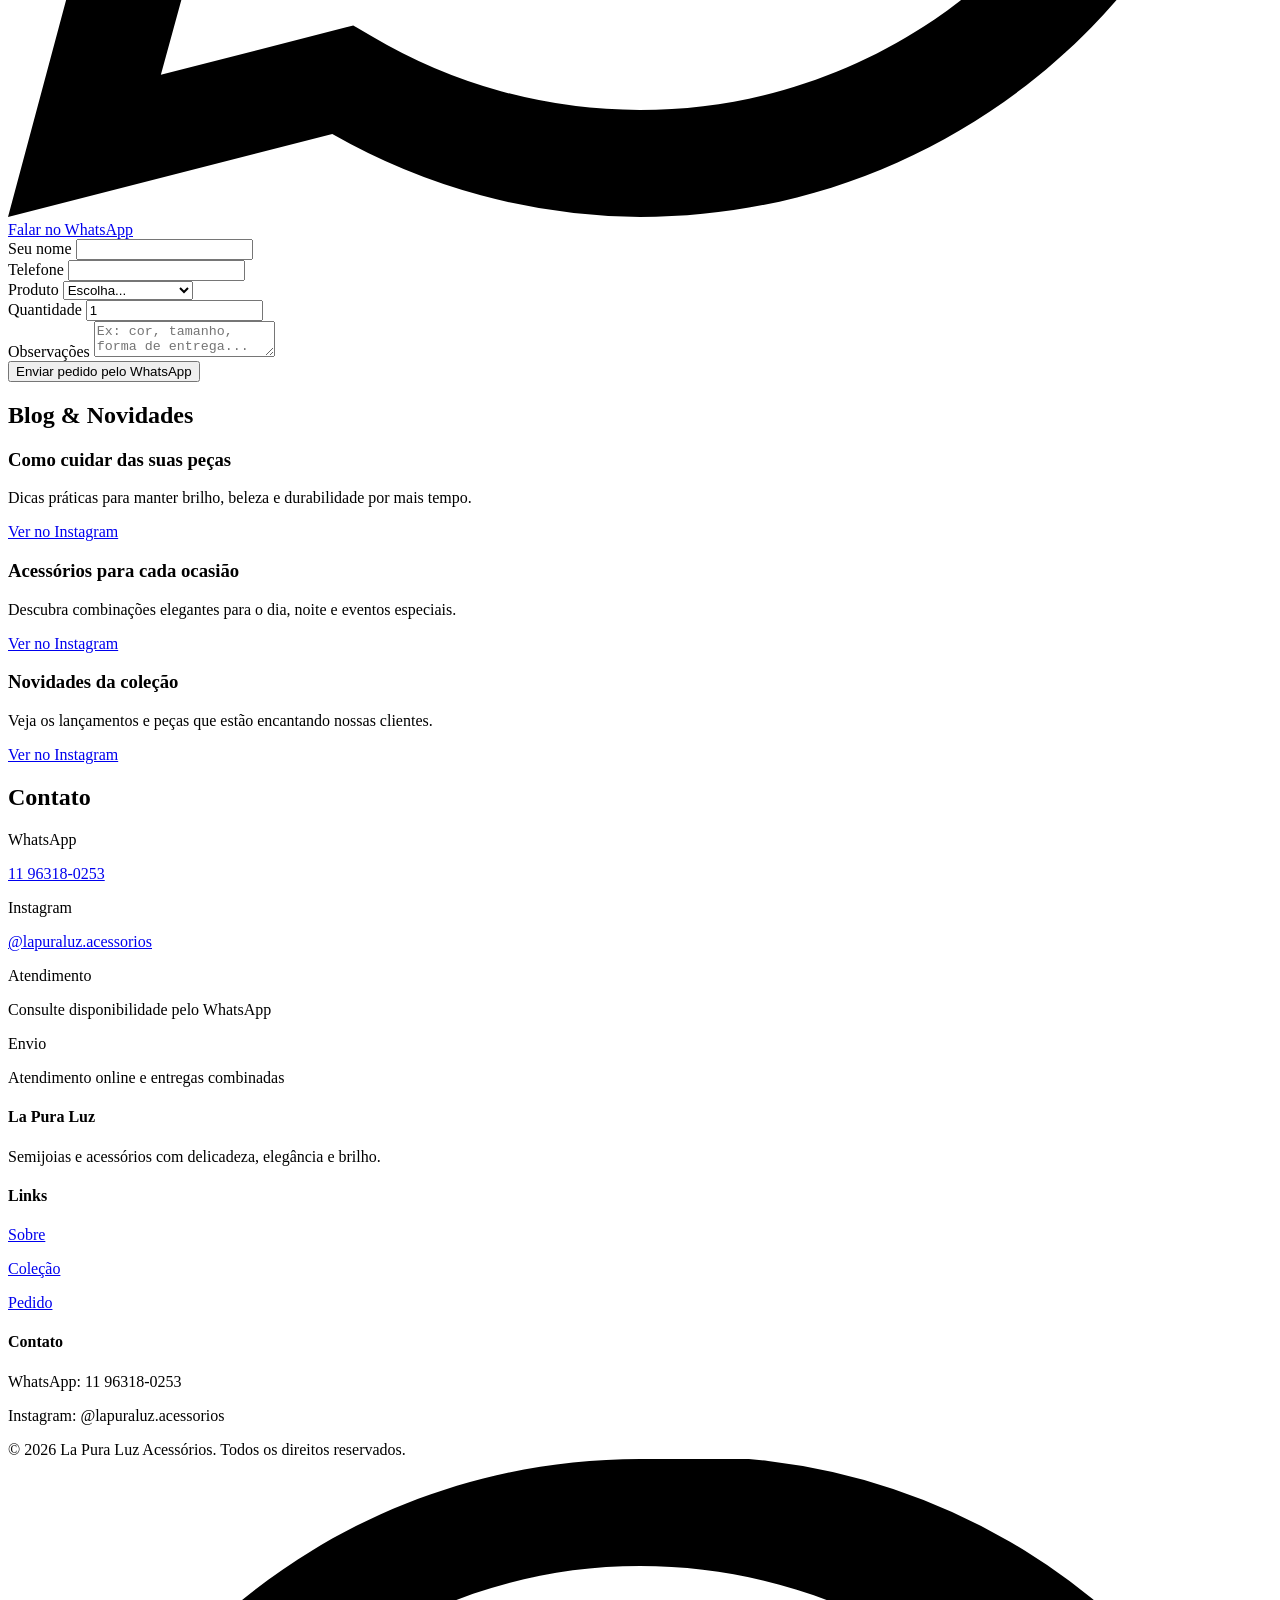
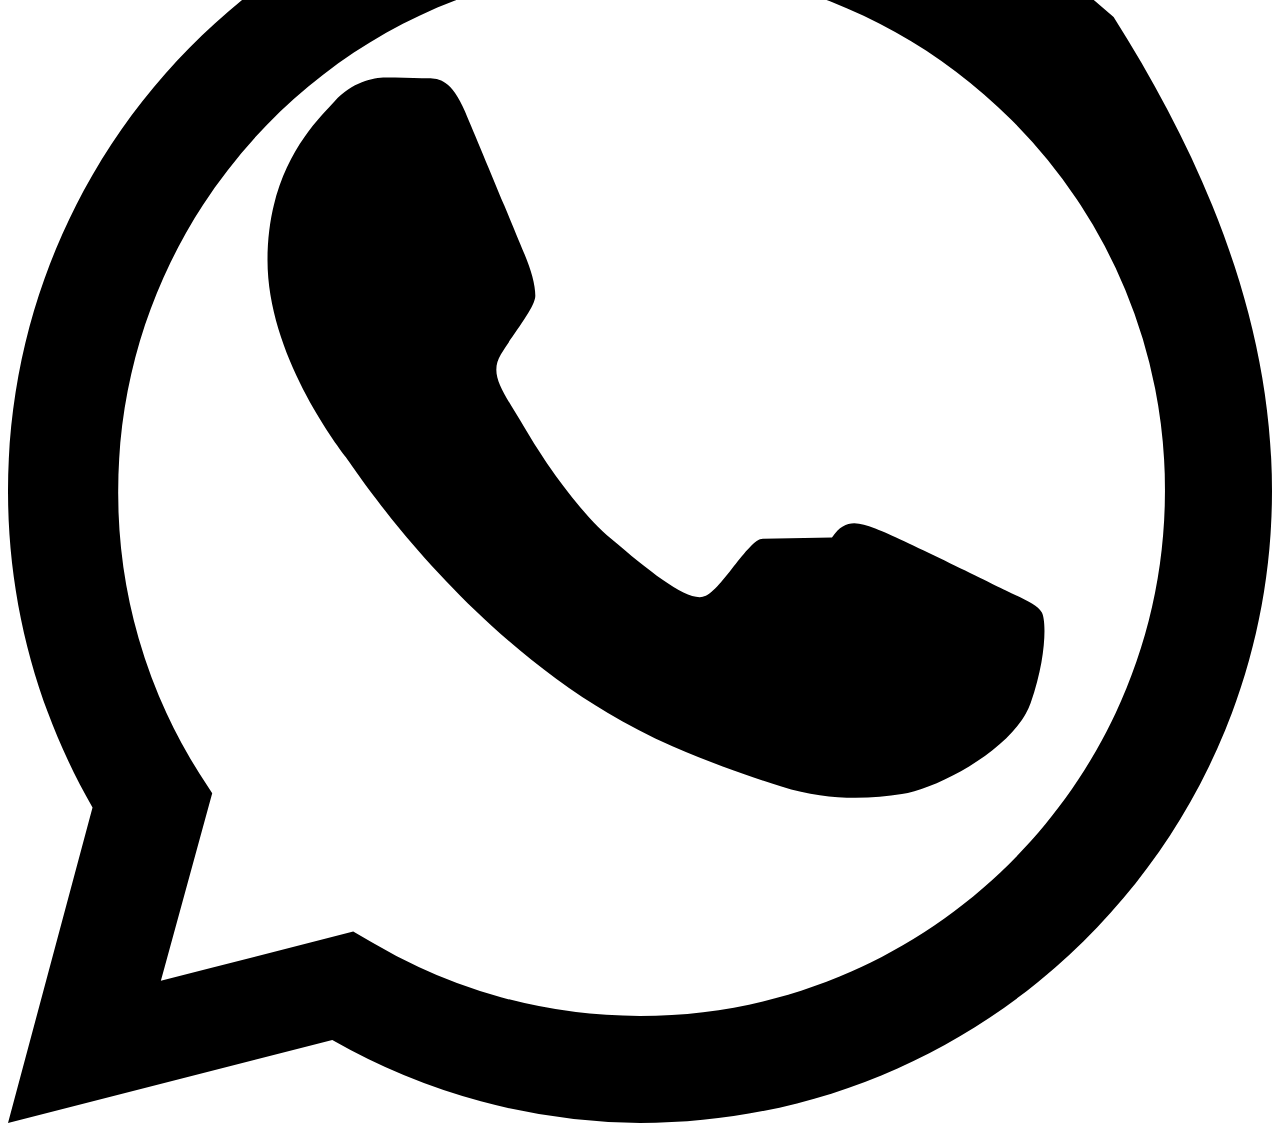
==== commit 0877bace: "Update index.html" ====
--- a/index.html
+++ b/index.html
@@ -12,7 +12,7 @@
   <header class="site-header">
     <div class="container header-inner">
       <a href="#inicio" class="brand">
-        <img src="logo.png" alt="La Pura Luz" class="logo-thumb">
+        <img src="logo.jpg" alt="La Pura Luz" class="logo-thumb">
         <span class="brand-name">La Pura Luz</span>
       </a>
 
@@ -54,7 +54,7 @@
       </div>
 
       <div class="hero-center">
-        <img src="logo.png" alt="La Pura Luz Acessórios" class="hero-logo-full">
+        <img src="logo.jpg" alt="La Pura Luz Acessórios" class="hero-logo-full">
         <div class="hero-divider"></div>
         <p class="hero-tagline">Acessórios que brilham com você todos os dias.</p>
       </div>
@@ -83,7 +83,7 @@
 
       <div class="about-grid">
         <div class="about-photo-card">
-          <img src="logo.png" alt="La Pura Luz" class="about-photo">
+          <img src="logo.jpg" alt="La Pura Luz" class="about-photo">
         </div>
 
         <div class="about-text-box">
@@ -320,4 +320,11 @@
 
   <a href="https://wa.me/5511963180253" target="_blank" class="float-whats" title="Fale no WhatsApp">
     <svg class="wa-icon wa-icon-big" viewBox="0 0 32 32" aria-hidden="true">
-      <pat
+      <path d="M19.11 17.21c-.37 0-1.09 1.39-1.52 1.47-.43.09-1.32-.62-2.32-1.47-.78-.66-1.63-1.85-2.18-2.79-.55-.94-.93-1.35-.61-1.88.31-.52.87-1.18.87-1.48s-.11-.66-.27-1.05c-.16-.38-1.1-2.65-1.51-3.62-.4-.96-.81-.83-1.09-.84-.28-.01-.6-.02-.92-.02-.32 0-.85.12-1.29.6-.44.48-1.7 1.65-1.7 4.03 0 2.37 1.74 4.66 1.98 4.98.24.32 3.41 5.22 8.27 7.32 1.16.5 2.06.8 2.76 1.02 1.16.37 2.22.32 3.05.19.93-.14 2.86-1.17 3.26-2.3.4-1.13.4-2.1.28-2.3-.12-.2-.44-.32-.92-.56-.48-.24-2.86-1.41-3.31-1.57-.44-.16-.76-.24-1.08.24z"></path>
+      <path d="M27.99 4A15.9 15.9 0 0 0 16 0C7.16 0 0 7.16 0 16c0 2.82.74 5.58 2.14 8.01L0 32l8.21-2.1A15.94 15.94 0 0 0 16 32c8.84 0 16-7.16 16-16 0-4.27-1.66-8.29-4.01-12ZM16 29.29h-.01a13.27 13.27 0 0 1-6.77-1.86l-.48-.28-4.87 1.25 1.3-4.75-.32-.49a13.26 13.26 0 0 1-2.06-7.16C2.79 8.67 8.75 2.71 16 2.71c3.55 0 6.89 1.38 9.4 3.89A13.2 13.2 0 0 1 29.29 16C29.29 23.33 23.33 29.29 16 29.29Z"></path>
+    </svg>
+  </a>
+
+  <script src="script.js"></script>
+</body>
+</html>
--- a/style.css
+++ b/style.css
@@ -1,736 +1,90 @@
-:root {
-  --primary: #8c6b2e;
-  --primary-dark: #6f5320;
-  --accent: #c7a65a;
-  --accent-soft: #e9d6a4;
-  --bg-main: #fffaf2;
-  --bg-soft: #f7efe0;
-  --bg-card: rgba(255, 255, 255, 0.78);
-  --text: #4b3a1c;
-  --text-soft: #6e6048;
-  --white: #ffffff;
-  --shadow: 0 10px 30px rgba(140, 107, 46, 0.10);
-  --radius: 22px;
-  --header-height: 82px;
+/* ===== CORREÇÃO FINAL - REMOVER LETRAS GIGANTES NO FUNDO ===== */
+
+.hero {
+  background: linear-gradient(180deg, #f7ead4 0%, #fff8ee 52%, #f4e7d0 100%) !important;
+  background-image: none !important;
+  min-height: calc(100vh - 82px) !important;
+  overflow: hidden !important;
 }
 
-* {
-  margin: 0;
-  padding: 0;
-  box-sizing: border-box;
-}
-
-html {
-  scroll-behavior: smooth;
-}
-
-body {
-  font-family: "Segoe UI", Tahoma, sans-serif;
-  background: var(--bg-main);
-  color: var(--text);
-  line-height: 1.6;
-}
-
-img {
-  display: block;
-  max-width: 100%;
-}
-
-a {
-  text-decoration: none;
-  color: inherit;
-}
-
-.container {
-  width: min(1180px, 92%);
-  margin: 0 auto;
-}
-
-/* HEADER */
-.site-header {
-  position: sticky;
-  top: 0;
-  z-index: 1000;
-  background: rgba(255, 255, 255, 0.93);
-  backdrop-filter: blur(10px);
-  box-shadow: 0 2px 18px rgba(0, 0, 0, 0.05);
-}
-
-.header-inner {
-  min-height: var(--header-height);
-  display: flex;
-  align-items: center;
-  justify-content: space-between;
-  gap: 18px;
-}
-
-.brand {
-  display: flex;
-  align-items: center;
-  gap: 12px;
-  min-width: 0;
-}
-
-.logo-thumb {
-  width: 52px;
-  height: 52px;
-  border-radius: 50%;
-  object-fit: cover;
-  box-shadow: 0 4px 14px rgba(140, 107, 46, 0.18);
-  flex-shrink: 0;
-}
-
-.brand-name {
-  font-family: Georgia, "Times New Roman", serif;
-  font-size: 1.95rem;
-  color: var(--primary);
-  font-weight: 600;
-  letter-spacing: .5px;
-  white-space: nowrap;
-}
-
-.main-nav ul {
-  display: flex;
-  list-style: none;
-  gap: 28px;
-}
-
-.main-nav a {
-  font-weight: 600;
-  color: var(--text);
-  transition: .2s;
-}
-
-.main-nav a:hover {
-  color: var(--accent);
-}
-
-.header-actions {
-  display: flex;
-  align-items: center;
-  gap: 10px;
-}
-
-.menu-toggle {
-  display: none;
-  border: 0;
-  background: transparent;
-  font-size: 1.6rem;
-  color: var(--primary);
-  cursor: pointer;
-}
-
-.btn {
-  display: inline-flex;
-  align-items: center;
-  justify-content: center;
-  gap: 8px;
-  padding: 12px 20px;
-  border-radius: 999px;
-  border: 0;
-  cursor: pointer;
-  font-weight: 700;
-  transition: .25s;
-  font-size: .94rem;
-}
-
-.btn:hover {
-  transform: translateY(-2px);
-}
-
-.btn-outline {
-  border: 1.5px solid var(--accent);
-  background: rgba(255,255,255,.75);
-  color: var(--primary);
-}
-
-.btn-outline:hover {
-  background: var(--accent);
-  color: var(--white);
-}
-
-.btn-primary {
-  background: var(--accent);
-  color: var(--white);
-  box-shadow: 0 8px 22px rgba(199,166,90,.25);
-}
-
-.btn-primary:hover {
-  background: var(--primary);
-}
-
-.btn-whats {
-  background: #25d366;
-  color: white;
-  box-shadow: 0 8px 22px rgba(37,211,102,.22);
-}
-
-.btn-whats:hover {
-  background: #1fb457;
-}
-
-.wa-icon {
-  width: 18px;
-  height: 18px;
-  fill: currentColor;
-  flex-shrink: 0;
-}
-
-.wa-icon-big {
-  width: 28px;
-  height: 28px;
-}
-
-/* HERO */
-.hero {
-  min-height: calc(100svh - var(--header-height));
-  background:
-    linear-gradient(rgba(255,250,242,.22), rgba(255,250,242,.22)),
-    url("logo.png") center center / cover no-repeat;
-  display: flex;
-  align-items: center;
+.hero::before,
+.hero::after,
+.hero-center::before,
+.hero-center::after {
+  content: none !important;
+  display: none !important;
+  background: none !important;
+  background-image: none !important;
 }
 
 .hero-content {
-  min-height: calc(100svh - var(--header-height));
-  display: grid;
-  grid-template-columns: 260px 1fr 260px;
-  align-items: center;
-  gap: 24px;
-  padding: 28px 0;
-}
-
-.hero-left,
-.hero-right {
-  display: flex;
-  flex-direction: column;
-  gap: 14px;
-}
-
-.side-btn {
-  min-height: 56px;
-  padding: 0 20px;
-  border-radius: 999px;
-  background: rgba(255,255,255,.86);
-  border: 1px solid rgba(199,166,90,.25);
-  box-shadow: 0 10px 22px rgba(140, 107, 46, 0.08);
-  display: flex;
-  align-items: center;
-  color: var(--primary);
-  font-weight: 600;
-  transition: .25s;
-}
-
-.side-btn:hover {
-  background: var(--accent);
-  color: white;
-  transform: translateX(4px);
+  min-height: calc(100vh - 82px) !important;
+  grid-template-columns: 240px 1fr 240px !important;
+  align-items: center !important;
+  gap: 30px !important;
+  padding: 26px 0 !important;
 }
 
 .hero-center {
-  text-align: center;
-  background: rgba(255,255,255,.28);
-  backdrop-filter: blur(4px);
-  -webkit-backdrop-filter: blur(4px);
-  padding: 30px 24px;
-  border-radius: 28px;
-  box-shadow: var(--shadow);
+  background: transparent !important;
+  background-image: none !important;
+  box-shadow: none !important;
+  backdrop-filter: none !important;
+  -webkit-backdrop-filter: none !important;
+  border: 0 !important;
+  border-radius: 0 !important;
+  padding: 0 !important;
+  max-width: 100% !important;
 }
 
 .hero-logo-full {
-  width: min(900px, 88%);
-  max-height: 72vh;
-  object-fit: contain;
-  margin: 0 auto;
+  display: block !important;
+  width: min(620px, 100%) !important;
+  max-height: 62vh !important;
+  object-fit: contain !important;
+  margin: 0 auto !important;
+  box-shadow: none !important;
+  border: 0 !important;
+  border-radius: 0 !important;
+  background: transparent !important;
 }
 
 .hero-divider {
-  width: 100px;
-  height: 2px;
-  background: var(--accent);
-  margin: 18px auto;
+  margin: 18px auto !important;
 }
 
 .hero-tagline {
-  font-family: Georgia, "Times New Roman", serif;
-  font-size: 1.35rem;
-  font-style: italic;
-  color: var(--primary);
+  text-align: center !important;
+  font-size: 1.2rem !important;
 }
 
-.menu-card {
-  background: rgba(255,255,255,.86);
-  border: 1px solid rgba(199,166,90,.22);
-  border-radius: 22px;
-  padding: 24px 22px;
-  box-shadow: var(--shadow);
-}
+@media (max-width: 980px) {
+  .hero {
+    min-height: calc(100svh - 72px) !important;
+  }
 
-.menu-card h3 {
-  text-align: center;
-  color: var(--primary);
-  font-family: Georgia, "Times New Roman", serif;
-  font-size: 1rem;
-  letter-spacing: 1px;
-  margin-bottom: 14px;
-}
-
-.menu-card ul {
-  list-style: none;
-}
-
-.menu-card li {
-  padding: 10px 0;
-  border-bottom: 1px solid rgba(199,166,90,.14);
-  color: var(--text-soft);
-  text-align: left;
-}
-
-.menu-card li:last-child {
-  border-bottom: 0;
-}
-
-/* SECTIONS */
-.section {
-  padding: 84px 0;
-}
-
-.section-light {
-  background: var(--bg-soft);
-}
-
-.section-title {
-  text-align: center;
-  font-family: Georgia, "Times New Roman", serif;
-  color: var(--primary);
-  font-size: 2.35rem;
-  margin-bottom: 10px;
-}
-
-.section-divider {
-  width: 86px;
-  height: 2px;
-  background: var(--accent);
-  margin: 0 auto 42px;
-}
-
-#sobre,
-#catalogo,
-#pedido,
-#blog,
-#contato {
-  scroll-margin-top: 95px;
-}
-
-/* ABOUT */
-.about-grid {
-  display: grid;
-  grid-template-columns: 1fr 1.2fr;
-  gap: 34px;
-  align-items: center;
-}
-
-.about-photo-card,
-.about-text-box {
-  background: rgba(255,255,255,.88);
-  border-radius: 28px;
-  box-shadow: var(--shadow);
-  padding: 24px;
-}
-
-.about-photo {
-  width: 100%;
-  border-radius: 22px;
-  object-fit: cover;
-}
-
-.about-text-box {
-  text-align: center;
-  color: var(--text-soft);
-  font-size: 1.08rem;
-}
-
-.about-text-box p + p {
-  margin-top: 12px;
-}
-
-.about-text-box .btn {
-  margin-top: 24px;
-}
-
-/* CATALOG */
-.catalog-grid {
-  display: grid;
-  grid-template-columns: repeat(3, minmax(0, 1fr));
-  gap: 24px;
-}
-
-.product-card {
-  background: rgba(255,255,255,.92);
-  border-radius: 26px;
-  overflow: hidden;
-  box-shadow: var(--shadow);
-  border: 1px solid rgba(199,166,90,.12);
-  transition: .25s;
-}
-
-.product-card:hover {
-  transform: translateY(-5px);
-}
-
-.product-img {
-  min-height: 180px;
-  display: grid;
-  place-items: center;
-  font-size: 3rem;
-  background: linear-gradient(135deg, #f8edd2, #ddc184);
-}
-
-.product-info {
-  padding: 22px;
-}
-
-.product-info h3 {
-  font-family: Georgia, "Times New Roman", serif;
-  color: var(--primary);
-  margin-bottom: 8px;
-  font-size: 1.2rem;
-}
-
-.product-info p {
-  color: var(--text-soft);
-  margin-bottom: 14px;
-  min-height: 52px;
-}
-
-.product-price {
-  color: var(--accent);
-  font-weight: 800;
-  margin-bottom: 16px;
-  font-size: 1.16rem;
-}
-
-/* ORDER */
-.order-grid {
-  display: grid;
-  grid-template-columns: 1fr 1.1fr;
-  gap: 28px;
-}
-
-.order-info,
-.order-form {
-  background: rgba(255,255,255,.92);
-  border-radius: 28px;
-  padding: 28px;
-  box-shadow: var(--shadow);
-}
-
-.order-info h3 {
-  color: var(--primary);
-  font-family: Georgia, "Times New Roman", serif;
-  font-size: 1.45rem;
-  margin-bottom: 16px;
-}
-
-.order-info ul {
-  list-style: none;
-}
-
-.order-info li {
-  padding: 10px 0;
-  color: var(--text-soft);
-  border-bottom: 1px solid rgba(199,166,90,.14);
-}
-
-.order-info li::before {
-  content: "✦ ";
-  color: var(--accent);
-}
-
-.order-whats-btn {
-  margin-top: 24px;
-}
-
-.form-group {
-  margin-bottom: 16px;
-}
-
-.form-group label {
-  display: block;
-  margin-bottom: 7px;
-  color: var(--primary);
-  font-weight: 700;
-}
-
-.form-group input,
-.form-group select,
-.form-group textarea {
-  width: 100%;
-  border: 1px solid rgba(199,166,90,.28);
-  border-radius: 16px;
-  padding: 13px 14px;
-  font: inherit;
-  background: #fffdfa;
-  color: var(--text);
-  outline: none;
-}
-
-.form-group textarea {
-  min-height: 110px;
-  resize: vertical;
-}
-
-.form-group input:focus,
-.form-group select:focus,
-.form-group textarea:focus {
-  border-color: var(--accent);
-  box-shadow: 0 0 0 4px rgba(199,166,90,.14);
-}
-
-.form-row {
-  display: grid;
-  grid-template-columns: 1fr 1fr;
-  gap: 14px;
-}
-
-.full-btn {
-  width: 100%;
-}
-
-/* BLOG */
-.blog-grid {
-  display: grid;
-  grid-template-columns: repeat(3, minmax(0, 1fr));
-  gap: 24px;
-}
-
-.blog-card {
-  background: rgba(255,255,255,.92);
-  border-radius: 24px;
-  padding: 24px;
-  box-shadow: var(--shadow);
-}
-
-.blog-card h3 {
-  color: var(--primary);
-  font-family: Georgia, "Times New Roman", serif;
-  margin-bottom: 10px;
-}
-
-.blog-card p {
-  color: var(--text-soft);
-  margin-bottom: 18px;
-}
-
-/* CONTACT */
-.contact-grid {
-  display: grid;
-  grid-template-columns: repeat(4, minmax(0, 1fr));
-  gap: 20px;
-}
-
-.contact-card {
-  background: rgba(255,255,255,.92);
-  border-radius: 24px;
-  padding: 22px;
-  text-align: center;
-  box-shadow: var(--shadow);
-}
-
-.contact-title {
-  font-family: Georgia, "Times New Roman", serif;
-  color: var(--primary);
-  font-size: 1.15rem;
-  margin-bottom: 8px;
-}
-
-.contact-card p,
-.contact-card a {
-  color: var(--text-soft);
-}
-
-/* FOOTER */
-.site-footer {
-  background: linear-gradient(180deg, #f7efe0 0%, #f2e3bf 100%);
-  padding: 42px 0 18px;
-  color: var(--text-soft);
-}
-
-.footer-grid {
-  display: grid;
-  grid-template-columns: repeat(3, minmax(0, 1fr));
-  gap: 24px;
-}
-
-.footer-grid h4 {
-  color: var(--primary);
-  font-family: Georgia, "Times New Roman", serif;
-  margin-bottom: 10px;
-}
-
-.footer-bottom {
-  margin-top: 26px;
-  text-align: center;
-  border-top: 1px solid rgba(140,107,46,.12);
-  padding-top: 16px;
-  font-size: .95rem;
-}
-
-/* FLOAT WHATS */
-.float-whats {
-  position: fixed;
-  right: 18px;
-  bottom: 18px;
-  width: 62px;
-  height: 62px;
-  border-radius: 50%;
-  background: #25d366;
-  color: white;
-  display: grid;
-  place-items: center;
-  box-shadow: 0 12px 28px rgba(37,211,102,.30);
-  z-index: 1001;
-}
-
-.float-whats:hover {
-  background: #1fb457;
-}
-
-/* MOBILE */
-@media (max-width: 980px) {
-  .hero-content,
-  .about-grid,
-  .catalog-grid,
-  .order-grid,
-  .blog-grid,
-  .contact-grid,
-  .footer-grid {
-    grid-template-columns: 1fr;
+  .hero-content {
+    min-height: calc(100svh - 72px) !important;
+    grid-template-columns: 1fr !important;
+    padding: 24px 0 !important;
   }
 
   .hero-left,
   .hero-right {
-    display: none;
-  }
-
-  .hero-content {
-    padding: 24px 0;
+    display: none !important;
   }
 
   .hero-center {
-    width: min(96%, 520px);
-    margin: 0 auto;
-    padding: 18px 14px;
+    width: min(96%, 520px) !important;
+    margin: 0 auto !important;
   }
 
   .hero-logo-full {
-    width: 100%;
-    max-height: 62svh;
+    width: 100% !important;
+    max-height: 56svh !important;
   }
 
   .hero-tagline {
-    font-size: 1.05rem;
-  }
-
-  .main-nav {
-    display: none;
-    position: absolute;
-    top: 100%;
-    right: 4%;
-    left: 4%;
-    background: rgba(255,255,255,.98);
-    border-radius: 18px;
-    box-shadow: var(--shadow);
-    padding: 14px;
-  }
-
-  .main-nav.open {
-    display: block;
-  }
-
-  .main-nav ul {
-    flex-direction: column;
-    gap: 0;
-  }
-
-  .main-nav li + li {
-    border-top: 1px solid rgba(199,166,90,.15);
-  }
-
-  .main-nav a {
-    display: block;
-    padding: 12px 8px;
-  }
-
-  .menu-toggle {
-    display: block;
-  }
-
-  .header-actions .btn-outline {
-    display: none;
-  }
-
-  .brand-name {
-    font-size: 1.25rem;
-  }
-
-  .logo-thumb {
-    width: 42px;
-    height: 42px;
-  }
-
-  .header-inner {
-    min-height: 72px;
-  }
-
-  .hero {
-    min-height: calc(100svh - 72px);
-  }
-
-  .hero-content {
-    min-height: calc(100svh - 72px);
+    font-size: 1.02rem !important;
   }
 }
-
-@media (max-width: 600px) {
-  .section {
-    padding: 64px 0;
-  }
-
-  .section-title {
-    font-size: 1.8rem;
-  }
-
-  .hero-center {
-    border-radius: 22px;
-  }
-
-  .hero-logo-full {
-    max-height: 56svh;
-  }
-
-  .hero-tagline {
-    font-size: .98rem;
-  }
-
-  .header-actions .btn-whats {
-    padding: 10px 14px;
-    font-size: .82rem;
-  }
-
-  .float-whats {
-    width: 56px;
-    height: 56px;
-    right: 14px;
-    bottom: 14px;
-  }
-
-  .wa-icon-big {
-    width: 24px;
-    height: 24px;
-  }
-
-  .form-row {
-    grid-template-columns: 1fr;
-  }
-}
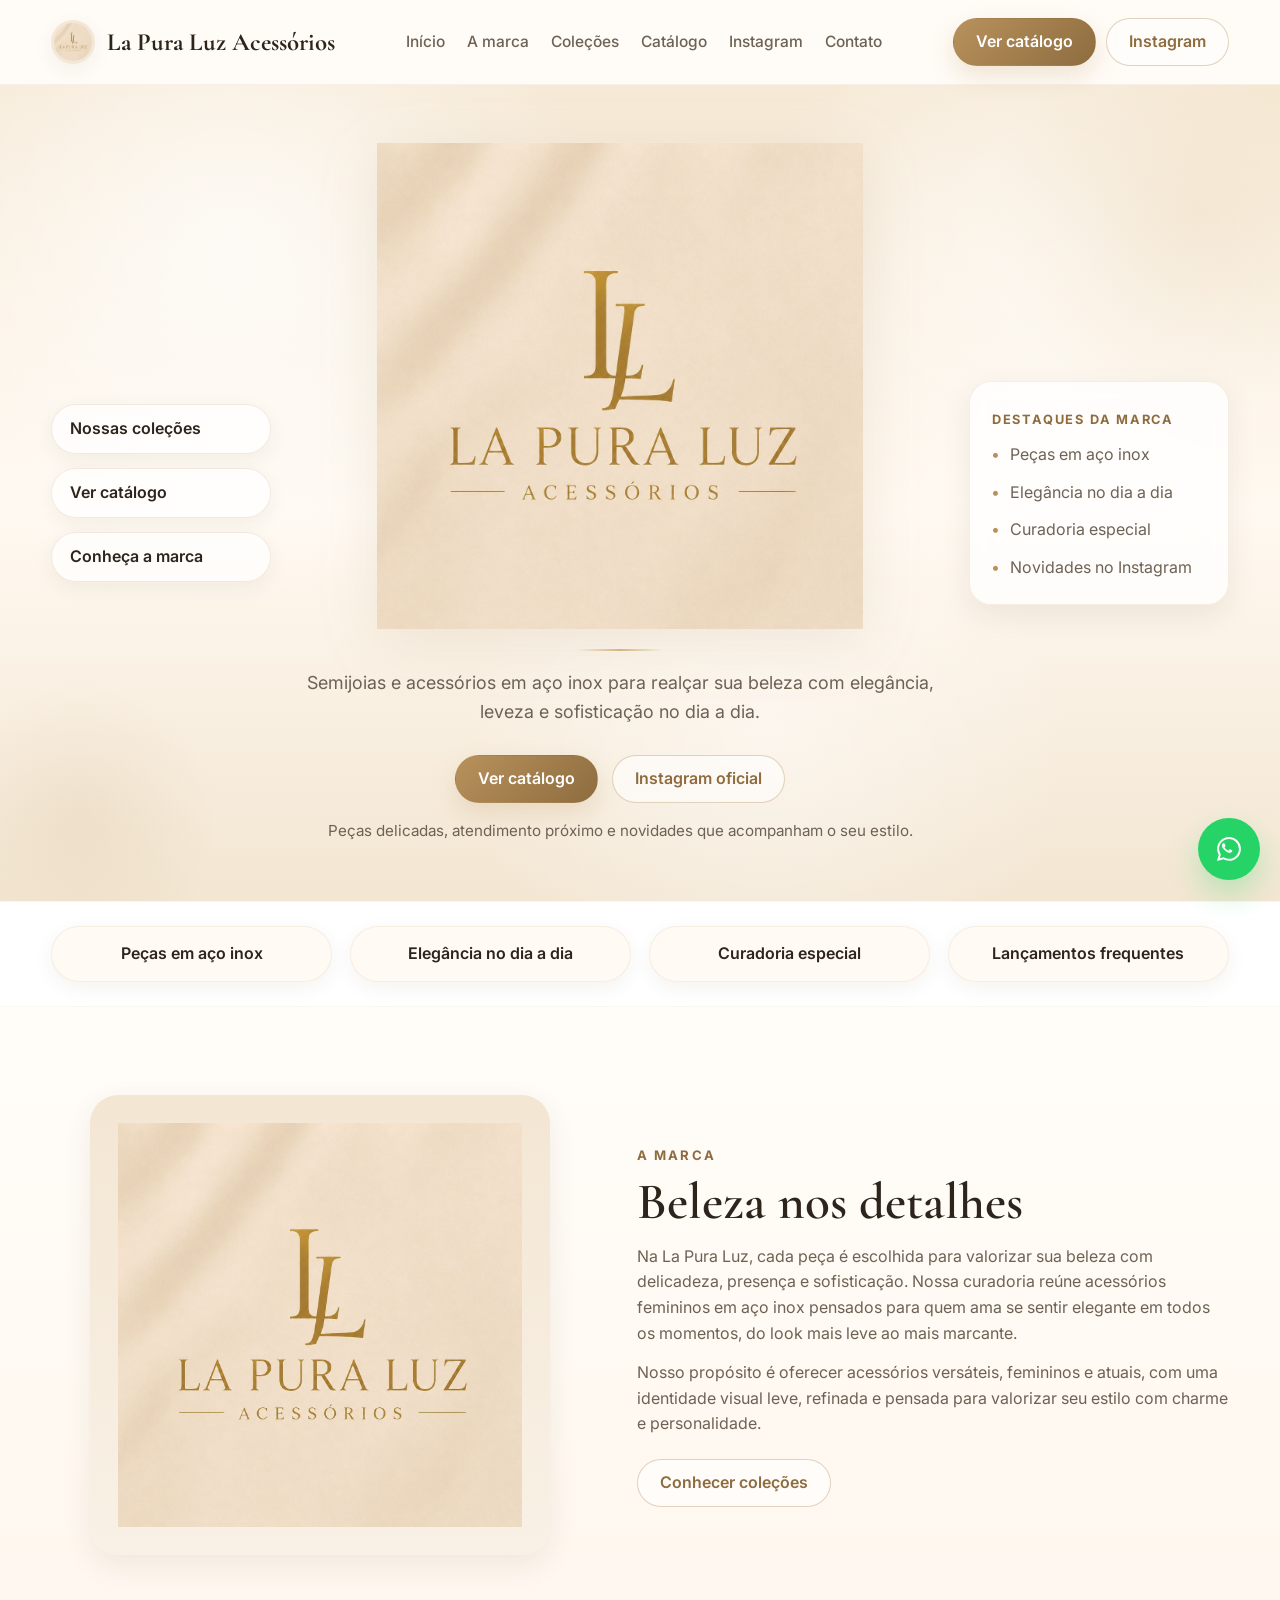
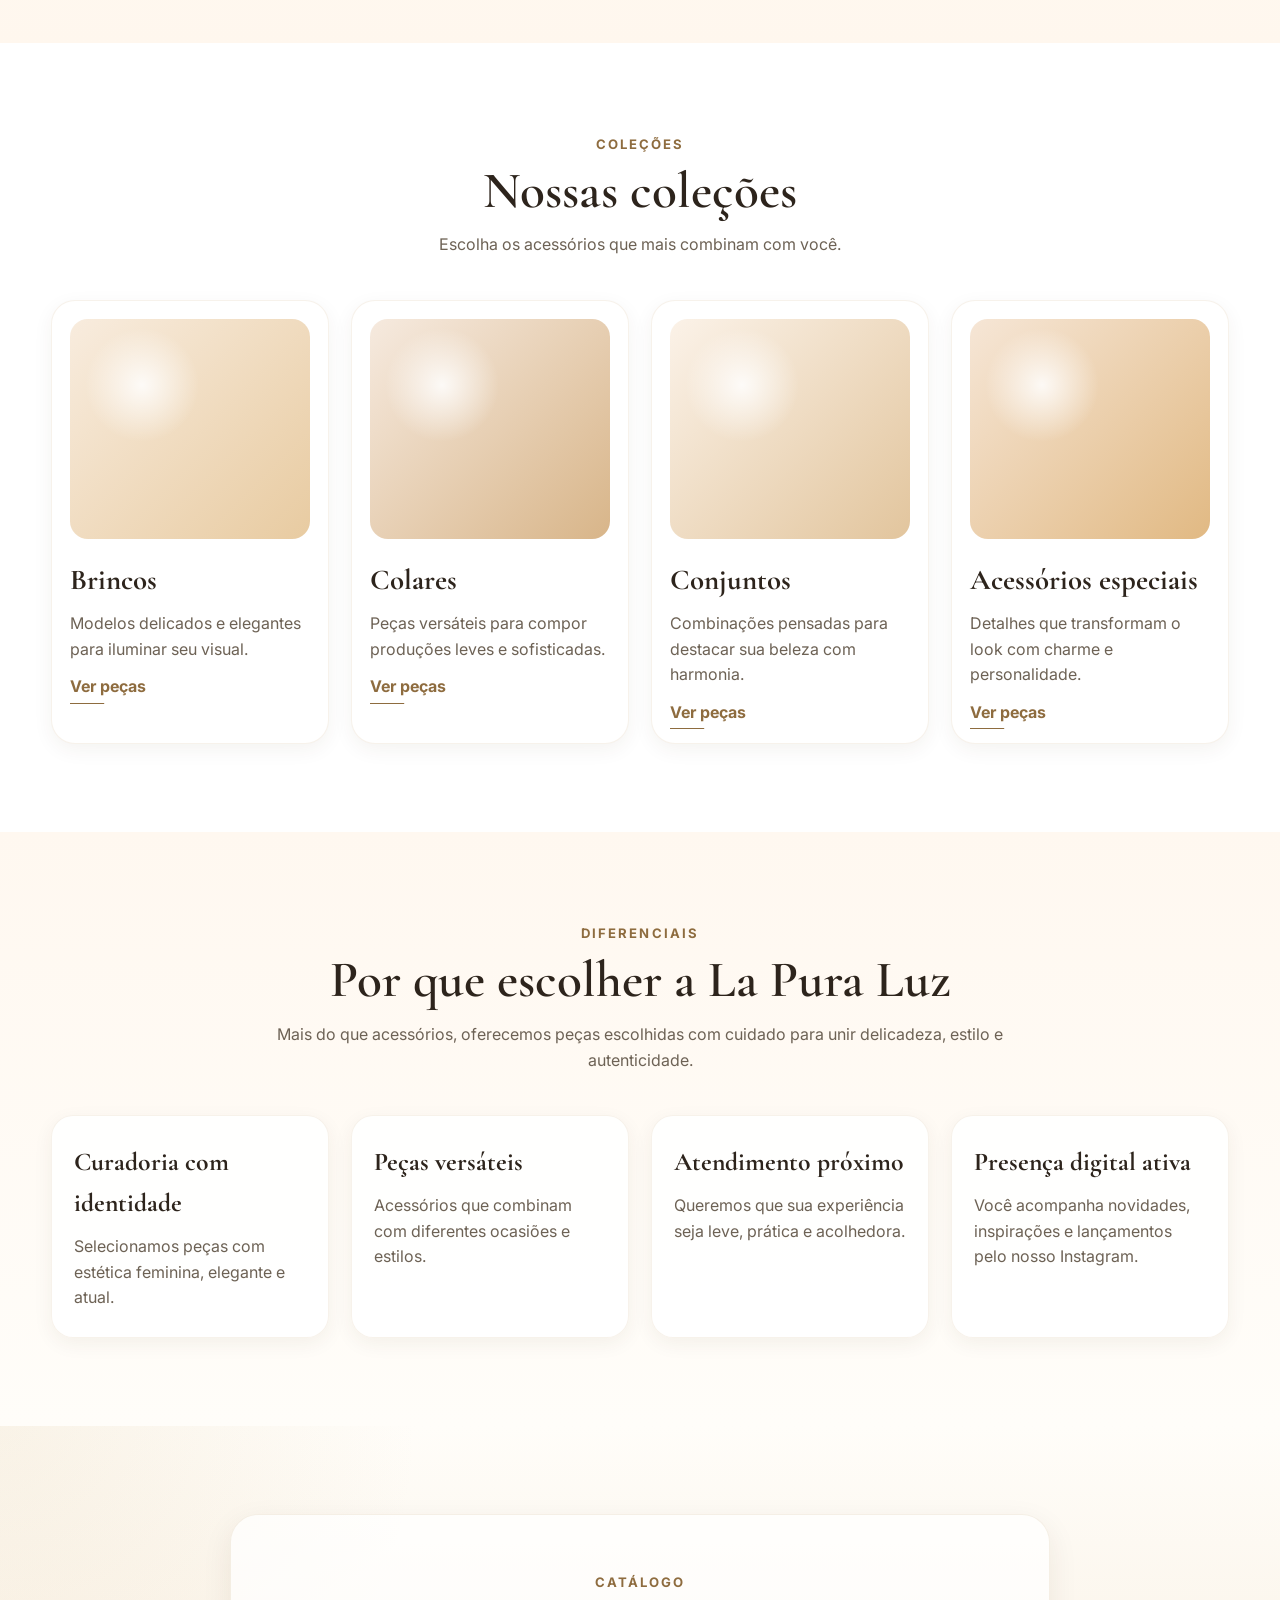
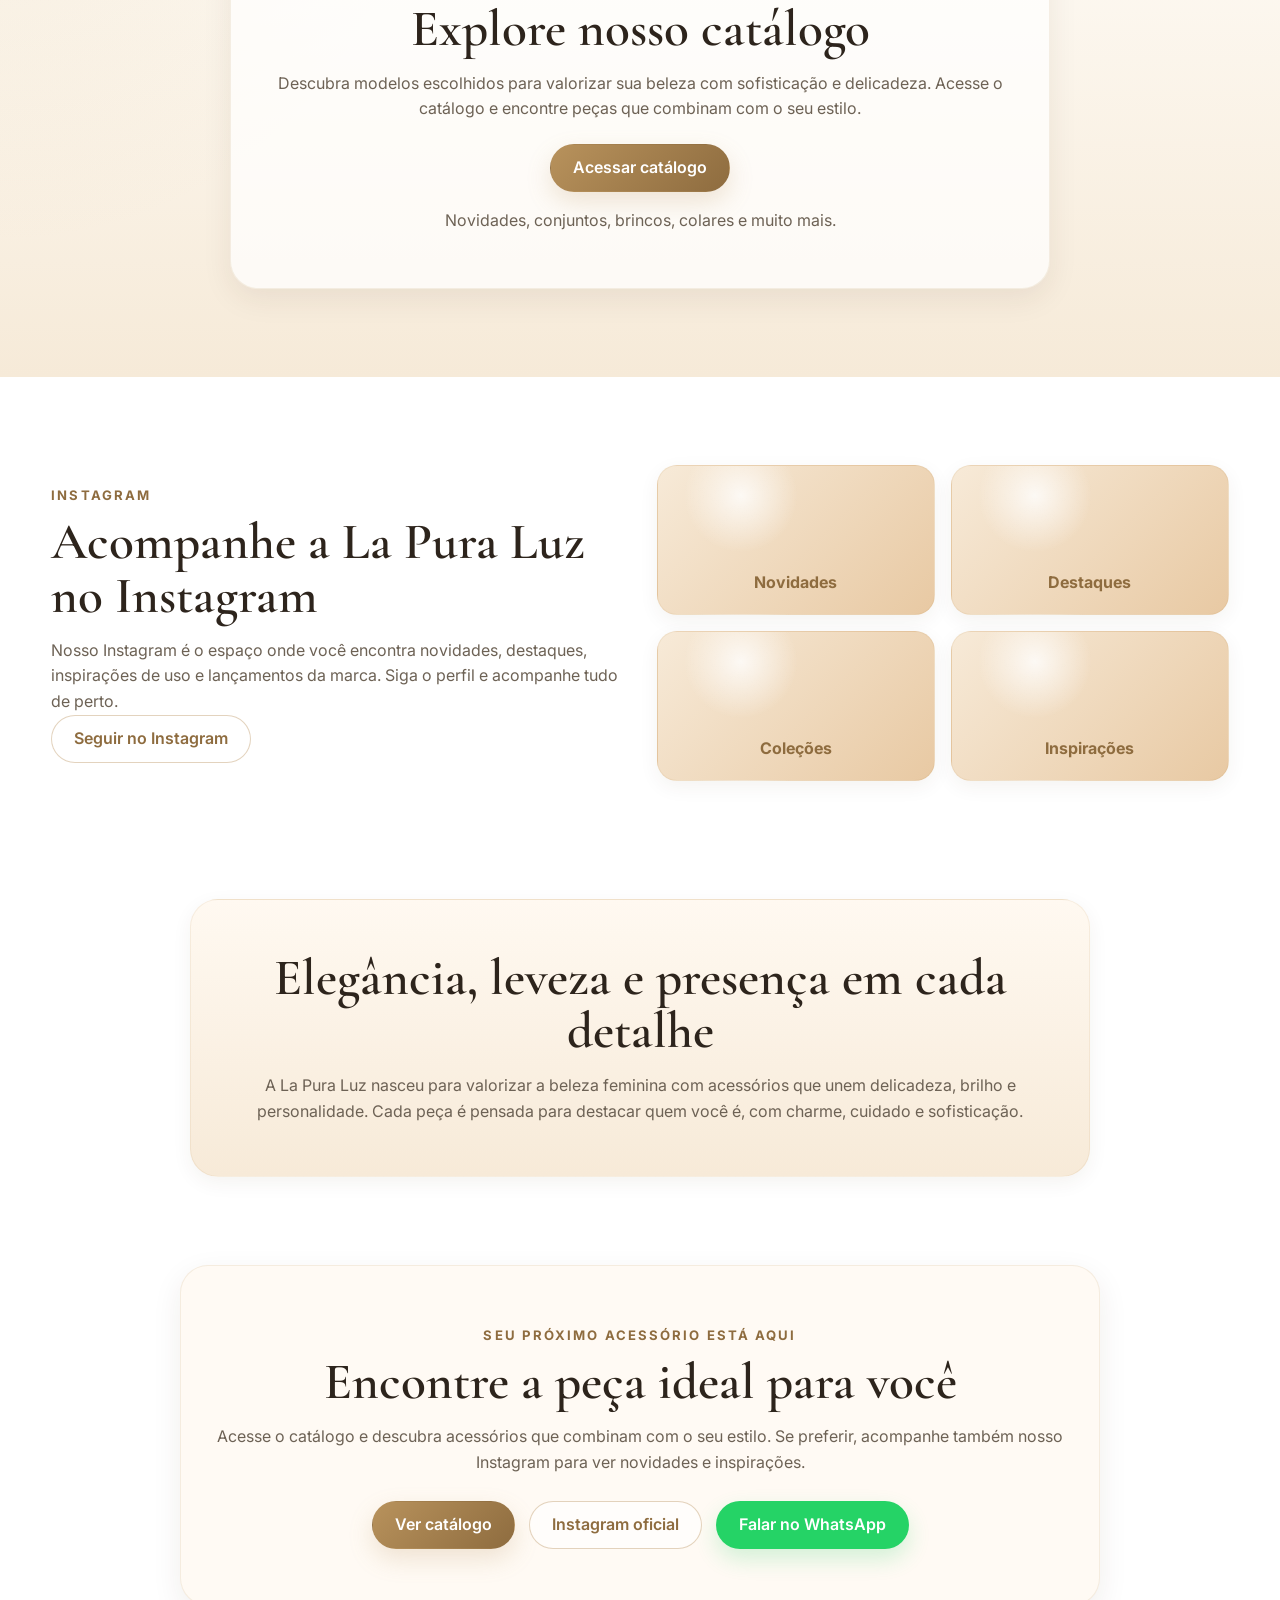
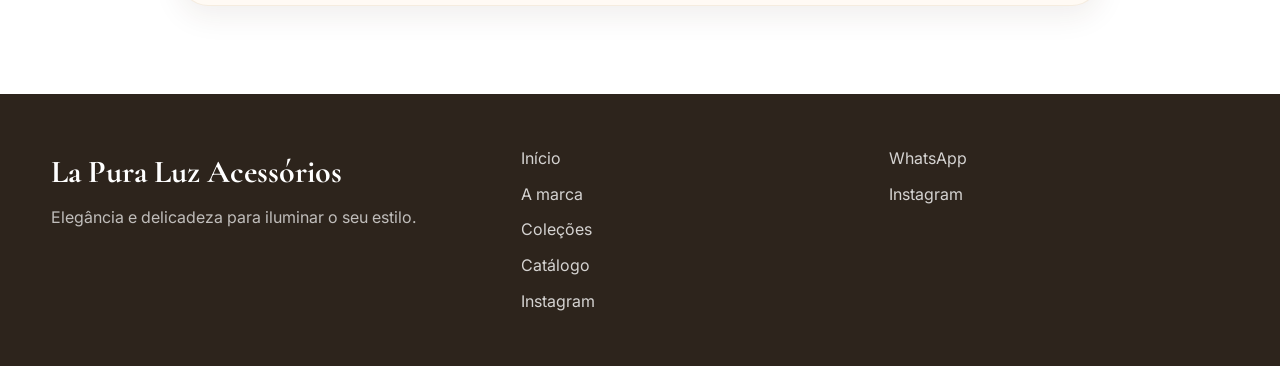
==== commit e5b9fef3: "Update print statement from 'Hello' to 'Goodbye'" ====
--- a/index.html
+++ b/index.html
@@ -3,328 +3,419 @@
 <head>
   <meta charset="UTF-8" />
   <meta name="viewport" content="width=device-width, initial-scale=1.0" />
-  <title>La Pura Luz Acessórios</title>
-  <meta name="description" content="Semijoias e acessórios elegantes para iluminar seus melhores momentos." />
+  <title>La Pura Luz Acessórios | Semijoias e acessórios em aço inox</title>
+  <meta
+    name="description"
+    content="Semijoias e acessórios em aço inox para realçar sua beleza com elegância, leveza e sofisticação no dia a dia."
+  />
+
+  <meta property="og:title" content="La Pura Luz Acessórios" />
+  <meta
+    property="og:description"
+    content="Semijoias e acessórios em aço inox com elegância, delicadeza e personalidade."
+  />
+  <meta property="og:type" content="website" />
+  <meta property="og:image" content="logo.png" />
+
+  <link rel="preconnect" href="https://fonts.googleapis.com" />
+  <link rel="preconnect" href="https://fonts.gstatic.com" crossorigin />
+  <link
+    href="https://fonts.googleapis.com/css2?family=Cormorant+Garamond:wght@500;600;700&family=Inter:wght@400;500;600;700&display=swap"
+    rel="stylesheet"
+  />
+
   <link rel="stylesheet" href="style.css" />
 </head>
 <body>
-
   <header class="site-header">
-    <div class="container header-inner">
+    <div class="container header-wrap">
       <a href="#inicio" class="brand">
-        <img src="logo.jpg" alt="La Pura Luz" class="logo-thumb">
-        <span class="brand-name">La Pura Luz</span>
+        <img src="logo.png" alt="La Pura Luz Acessórios" class="brand-logo" />
+        <span class="brand-name">La Pura Luz Acessórios</span>
       </a>
 
-      <button class="menu-toggle" aria-label="Abrir menu">☰</button>
-
-      <nav class="main-nav">
-        <ul>
-          <li><a href="#inicio">Início</a></li>
-          <li><a href="#sobre">Sobre</a></li>
-          <li><a href="#catalogo">Coleção</a></li>
-          <li><a href="#pedido">Pedido</a></li>
-          <li><a href="#blog">Blog</a></li>
-          <li><a href="#contato">Contato</a></li>
-        </ul>
+      <button class="menu-toggle" aria-label="Abrir menu" aria-expanded="false" aria-controls="main-nav">
+        <span></span>
+        <span></span>
+        <span></span>
+      </button>
+
+      <nav class="main-nav" id="main-nav">
+        <a href="#inicio">Início</a>
+        <a href="#marca">A marca</a>
+        <a href="#colecoes">Coleções</a>
+        <a href="#catalogo">Catálogo</a>
+        <a href="#instagram">Instagram</a>
+        <a href="#contato">Contato</a>
       </nav>
 
       <div class="header-actions">
-        <a href="#catalogo" class="btn btn-outline">Ver Coleção</a>
-
-        <a href="https://wa.me/5511963180253" target="_blank" class="btn btn-whats">
-          <svg class="wa-icon" viewBox="0 0 32 32" aria-hidden="true">
-            <path d="M19.11 17.21c-.37 0-1.09 1.39-1.52 1.47-.43.09-1.32-.62-2.32-1.47-.78-.66-1.63-1.85-2.18-2.79-.55-.94-.93-1.35-.61-1.88.31-.52.87-1.18.87-1.48s-.11-.66-.27-1.05c-.16-.38-1.1-2.65-1.51-3.62-.4-.96-.81-.83-1.09-.84-.28-.01-.6-.02-.92-.02-.32 0-.85.12-1.29.6-.44.48-1.7 1.65-1.7 4.03 0 2.37 1.74 4.66 1.98 4.98.24.32 3.41 5.22 8.27 7.32 1.16.5 2.06.8 2.76 1.02 1.16.37 2.22.32 3.05.19.93-.14 2.86-1.17 3.26-2.3.4-1.13.4-2.1.28-2.3-.12-.2-.44-.32-.92-.56-.48-.24-2.86-1.41-3.31-1.57-.44-.16-.76-.24-1.08.24z"></path>
-            <path d="M27.99 4A15.9 15.9 0 0 0 16 0C7.16 0 0 7.16 0 16c0 2.82.74 5.58 2.14 8.01L0 32l8.21-2.1A15.94 15.94 0 0 0 16 32c8.84 0 16-7.16 16-16 0-4.27-1.66-8.29-4.01-12ZM16 29.29h-.01a13.27 13.27 0 0 1-6.77-1.86l-.48-.28-4.87 1.25 1.3-4.75-.32-.49a13.26 13.26 0 0 1-2.06-7.16C2.79 8.67 8.75 2.71 16 2.71c3.55 0 6.89 1.38 9.4 3.89A13.2 13.2 0 0 1 29.29 16C29.29 23.33 23.33 29.29 16 29.29Z"></path>
-          </svg>
+        <a
+          href="https://wa.me/5511963180253?text=Olá!%20Vim%20pelo%20site%20da%20La%20Pura%20Luz%20Acessórios%20e%20quero%20receber%20o%20catálogo."
+          class="btn btn-primary"
+          target="_blank"
+          rel="noopener noreferrer"
+        >
+          Ver catálogo
+        </a>
+        <a
+          href="https://www.instagram.com/lapuraluz.acessorios/"
+          class="btn btn-outline"
+          target="_blank"
+          rel="noopener noreferrer"
+        >
+          Instagram
+        </a>
+      </div>
+    </div>
+  </header>
+
+  <main>
+    <section class="hero" id="inicio">
+      <div class="container hero-content">
+        <aside class="hero-left">
+          <a href="#colecoes" class="hero-side-link">Nossas coleções</a>
+          <a href="#catalogo" class="hero-side-link">Ver catálogo</a>
+          <a href="#marca" class="hero-side-link">Conheça a marca</a>
+        </aside>
+
+        <div class="hero-center">
+          <img src="logo.png" alt="Logo La Pura Luz Acessórios" class="hero-logo-full" />
+
+          <div class="hero-divider"></div>
+
+          <p class="hero-tagline">
+            Semijoias e acessórios em aço inox para realçar sua beleza com elegância,
+            leveza e sofisticação no dia a dia.
+          </p>
+
+          <div class="hero-buttons">
+            <a
+              href="https://wa.me/5511963180253?text=Olá!%20Vim%20pelo%20site%20da%20La%20Pura%20Luz%20Acessórios%20e%20quero%20receber%20o%20catálogo."
+              class="btn btn-primary"
+              target="_blank"
+              rel="noopener noreferrer"
+            >
+              Ver catálogo
+            </a>
+            <a
+              href="https://www.instagram.com/lapuraluz.acessorios/"
+              class="btn btn-outline"
+              target="_blank"
+              rel="noopener noreferrer"
+            >
+              Instagram oficial
+            </a>
+          </div>
+
+          <p class="hero-small-text">
+            Peças delicadas, atendimento próximo e novidades que acompanham o seu estilo.
+          </p>
+        </div>
+
+        <aside class="hero-right">
+          <div class="hero-card">
+            <span class="hero-card-label">Destaques da marca</span>
+            <ul>
+              <li>Peças em aço inox</li>
+              <li>Elegância no dia a dia</li>
+              <li>Curadoria especial</li>
+              <li>Novidades no Instagram</li>
+            </ul>
+          </div>
+        </aside>
+      </div>
+    </section>
+
+    <section class="trust-strip">
+      <div class="container trust-grid">
+        <div class="trust-item">Peças em aço inox</div>
+        <div class="trust-item">Elegância no dia a dia</div>
+        <div class="trust-item">Curadoria especial</div>
+        <div class="trust-item">Lançamentos frequentes</div>
+      </div>
+    </section>
+
+    <section class="about-section" id="marca">
+      <div class="container about-grid">
+        <div class="about-image-wrap">
+          <img src="logo.png" alt="La Pura Luz Acessórios" class="about-image" />
+        </div>
+
+        <div class="about-text">
+          <span class="section-eyebrow">A marca</span>
+          <h2>Beleza nos detalhes</h2>
+          <p>
+            Na La Pura Luz, cada peça é escolhida para valorizar sua beleza com delicadeza,
+            presença e sofisticação. Nossa curadoria reúne acessórios femininos em aço inox
+            pensados para quem ama se sentir elegante em todos os momentos, do look mais leve
+            ao mais marcante.
+          </p>
+          <p>
+            Nosso propósito é oferecer acessórios versáteis, femininos e atuais, com uma
+            identidade visual leve, refinada e pensada para valorizar seu estilo com charme
+            e personalidade.
+          </p>
+          <a href="#colecoes" class="btn btn-outline">Conhecer coleções</a>
+        </div>
+      </div>
+    </section>
+
+    <section class="collections-section" id="colecoes">
+      <div class="container">
+        <div class="section-head">
+          <span class="section-eyebrow">Coleções</span>
+          <h2>Nossas coleções</h2>
+          <p>Escolha os acessórios que mais combinam com você.</p>
+        </div>
+
+        <div class="collections-grid">
+          <article class="collection-card">
+            <div class="collection-image collection-image-1"></div>
+            <h3>Brincos</h3>
+            <p>Modelos delicados e elegantes para iluminar seu visual.</p>
+            <a
+              href="https://wa.me/5511963180253?text=Olá!%20Quero%20ver%20os%20brincos%20da%20La%20Pura%20Luz."
+              class="btn btn-text"
+              target="_blank"
+              rel="noopener noreferrer"
+            >
+              Ver peças
+            </a>
+          </article>
+
+          <article class="collection-card">
+            <div class="collection-image collection-image-2"></div>
+            <h3>Colares</h3>
+            <p>Peças versáteis para compor produções leves e sofisticadas.</p>
+            <a
+              href="https://wa.me/5511963180253?text=Olá!%20Quero%20ver%20os%20colares%20da%20La%20Pura%20Luz."
+              class="btn btn-text"
+              target="_blank"
+              rel="noopener noreferrer"
+            >
+              Ver peças
+            </a>
+          </article>
+
+          <article class="collection-card">
+            <div class="collection-image collection-image-3"></div>
+            <h3>Conjuntos</h3>
+            <p>Combinações pensadas para destacar sua beleza com harmonia.</p>
+            <a
+              href="https://wa.me/5511963180253?text=Olá!%20Quero%20ver%20os%20conjuntos%20da%20La%20Pura%20Luz."
+              class="btn btn-text"
+              target="_blank"
+              rel="noopener noreferrer"
+            >
+              Ver peças
+            </a>
+          </article>
+
+          <article class="collection-card">
+            <div class="collection-image collection-image-4"></div>
+            <h3>Acessórios especiais</h3>
+            <p>Detalhes que transformam o look com charme e personalidade.</p>
+            <a
+              href="https://wa.me/5511963180253?text=Olá!%20Quero%20conhecer%20os%20acessórios%20da%20La%20Pura%20Luz."
+              class="btn btn-text"
+              target="_blank"
+              rel="noopener noreferrer"
+            >
+              Ver peças
+            </a>
+          </article>
+        </div>
+      </div>
+    </section>
+
+    <section class="benefits-section">
+      <div class="container">
+        <div class="section-head">
+          <span class="section-eyebrow">Diferenciais</span>
+          <h2>Por que escolher a La Pura Luz</h2>
+          <p>
+            Mais do que acessórios, oferecemos peças escolhidas com cuidado para unir delicadeza,
+            estilo e autenticidade.
+          </p>
+        </div>
+
+        <div class="benefits-grid">
+          <article class="benefit-card">
+            <h3>Curadoria com identidade</h3>
+            <p>Selecionamos peças com estética feminina, elegante e atual.</p>
+          </article>
+
+          <article class="benefit-card">
+            <h3>Peças versáteis</h3>
+            <p>Acessórios que combinam com diferentes ocasiões e estilos.</p>
+          </article>
+
+          <article class="benefit-card">
+            <h3>Atendimento próximo</h3>
+            <p>Queremos que sua experiência seja leve, prática e acolhedora.</p>
+          </article>
+
+          <article class="benefit-card">
+            <h3>Presença digital ativa</h3>
+            <p>Você acompanha novidades, inspirações e lançamentos pelo nosso Instagram.</p>
+          </article>
+        </div>
+      </div>
+    </section>
+
+    <section class="catalog-section" id="catalogo">
+      <div class="container catalog-cta">
+        <span class="section-eyebrow">Catálogo</span>
+        <h2>Explore nosso catálogo</h2>
+        <p>
+          Descubra modelos escolhidos para valorizar sua beleza com sofisticação e delicadeza.
+          Acesse o catálogo e encontre peças que combinam com o seu estilo.
+        </p>
+        <a
+          href="https://wa.me/5511963180253?text=Olá!%20Vim%20pelo%20site%20da%20La%20Pura%20Luz%20Acessórios%20e%20quero%20receber%20o%20catálogo."
+          class="btn btn-primary"
+          target="_blank"
+          rel="noopener noreferrer"
+        >
+          Acessar catálogo
+        </a>
+        <p class="catalog-note">Novidades, conjuntos, brincos, colares e muito mais.</p>
+      </div>
+    </section>
+
+    <section class="instagram-section" id="instagram">
+      <div class="container instagram-grid">
+        <div class="instagram-text">
+          <span class="section-eyebrow">Instagram</span>
+          <h2>Acompanhe a La Pura Luz no Instagram</h2>
+          <p>
+            Nosso Instagram é o espaço onde você encontra novidades, destaques, inspirações
+            de uso e lançamentos da marca. Siga o perfil e acompanhe tudo de perto.
+          </p>
+          <a
+            href="https://www.instagram.com/lapuraluz.acessorios/"
+            class="btn btn-outline"
+            target="_blank"
+            rel="noopener noreferrer"
+          >
+            Seguir no Instagram
+          </a>
+        </div>
+
+        <div class="instagram-preview">
+          <div class="insta-card">Novidades</div>
+          <div class="insta-card">Destaques</div>
+          <div class="insta-card">Coleções</div>
+          <div class="insta-card">Inspirações</div>
+        </div>
+      </div>
+    </section>
+
+    <section class="brand-message">
+      <div class="container brand-message-box">
+        <h2>Elegância, leveza e presença em cada detalhe</h2>
+        <p>
+          A La Pura Luz nasceu para valorizar a beleza feminina com acessórios que unem
+          delicadeza, brilho e personalidade. Cada peça é pensada para destacar quem você é,
+          com charme, cuidado e sofisticação.
+        </p>
+      </div>
+    </section>
+
+    <section class="final-cta" id="contato">
+      <div class="container final-cta-box">
+        <span class="section-eyebrow">Seu próximo acessório está aqui</span>
+        <h2>Encontre a peça ideal para você</h2>
+        <p>
+          Acesse o catálogo e descubra acessórios que combinam com o seu estilo.
+          Se preferir, acompanhe também nosso Instagram para ver novidades e inspirações.
+        </p>
+
+        <div class="final-cta-buttons">
+          <a
+            href="https://wa.me/5511963180253?text=Olá!%20Vim%20pelo%20site%20da%20La%20Pura%20Luz%20Acessórios%20e%20quero%20receber%20o%20catálogo."
+            class="btn btn-primary"
+            target="_blank"
+            rel="noopener noreferrer"
+          >
+            Ver catálogo
+          </a>
+          <a
+            href="https://www.instagram.com/lapuraluz.acessorios/"
+            class="btn btn-outline"
+            target="_blank"
+            rel="noopener noreferrer"
+          >
+            Instagram oficial
+          </a>
+          <a
+            href="https://wa.me/5511963180253?text=Olá!%20Vim%20pelo%20site%20da%20La%20Pura%20Luz%20Acessórios."
+            class="btn btn-whatsapp"
+            target="_blank"
+            rel="noopener noreferrer"
+          >
+            Falar no WhatsApp
+          </a>
+        </div>
+      </div>
+    </section>
+  </main>
+
+  <footer class="site-footer">
+    <div class="container footer-grid">
+      <div class="footer-brand">
+        <h3>La Pura Luz Acessórios</h3>
+        <p>Elegância e delicadeza para iluminar o seu estilo.</p>
+      </div>
+
+      <div class="footer-links">
+        <a href="#inicio">Início</a>
+        <a href="#marca">A marca</a>
+        <a href="#colecoes">Coleções</a>
+        <a href="#catalogo">Catálogo</a>
+        <a href="#instagram">Instagram</a>
+      </div>
+
+      <div class="footer-contact">
+        <a
+          href="https://wa.me/5511963180253?text=Olá!%20Vim%20pelo%20site%20da%20La%20Pura%20Luz%20Acessórios."
+          target="_blank"
+          rel="noopener noreferrer"
+        >
           WhatsApp
         </a>
-      </div>
-    </div>
-  </header>
-
-  <section class="hero" id="inicio">
-    <div class="container hero-content">
-
-      <div class="hero-left">
-        <a href="#catalogo" class="side-btn"><span>◌</span> Ver Coleção</a>
-        <a href="#pedido" class="side-btn"><span>🛒</span> Fazer Pedido</a>
-        <a href="#sobre" class="side-btn"><span>✦</span> Nossa História</a>
-        <a href="#blog" class="side-btn"><span>▦</span> Blog</a>
-      </div>
-
-      <div class="hero-center">
-        <img src="logo.jpg" alt="La Pura Luz Acessórios" class="hero-logo-full">
-        <div class="hero-divider"></div>
-        <p class="hero-tagline">Acessórios que brilham com você todos os dias.</p>
-      </div>
-
-      <div class="hero-right">
-        <div class="menu-card">
-          <h3>NOSSAS CATEGORIAS</h3>
-          <ul>
-            <li><span>◌</span> Colares <b>›</b></li>
-            <li><span>◍</span> Brincos <b>›</b></li>
-            <li><span>◐</span> Pulseiras <b>›</b></li>
-            <li><span>◇</span> Anéis <b>›</b></li>
-            <li><span>⌚</span> Relógios <b>›</b></li>
-            <li><span>✦</span> Conjuntos <b>›</b></li>
-          </ul>
-        </div>
-      </div>
-
-    </div>
-  </section>
-
-  <section id="sobre" class="section">
-    <div class="container">
-      <h2 class="section-title">Quem Somos</h2>
-      <div class="section-divider"></div>
-
-      <div class="about-grid">
-        <div class="about-photo-card">
-          <img src="logo.jpg" alt="La Pura Luz" class="about-photo">
-        </div>
-
-        <div class="about-text-box">
-          <p>Na La Pura Luz, acreditamos que cada detalhe carrega significado.</p>
-          <p>Nossos acessórios são escolhidos com carinho para realçar sua beleza e iluminar seus melhores momentos.</p>
-          <p>Mais que acessórios, entregamos brilho, leveza e autenticidade para você.</p>
-
-          <a href="https://www.instagram.com/lapuraluz.acessorios/" target="_blank" class="btn btn-outline">
-            Conheça Nossa História
-          </a>
-        </div>
-      </div>
-    </div>
-  </section>
-
-  <section id="catalogo" class="section section-light">
-    <div class="container">
-      <h2 class="section-title">Nossa Coleção</h2>
-      <div class="section-divider"></div>
-
-      <div class="catalog-grid">
-        <article class="product-card">
-          <div class="product-img">💍</div>
-          <div class="product-info">
-            <h3>Conjunto Clássico</h3>
-            <p>Colar, brincos e pulseira com visual elegante e atemporal.</p>
-            <div class="product-price">R$ 149,90</div>
-            <button class="btn btn-primary btn-pedir" data-produto="Conjunto Clássico">Quero este</button>
-          </div>
-        </article>
-
-        <article class="product-card">
-          <div class="product-img">📿</div>
-          <div class="product-info">
-            <h3>Colar Delicado</h3>
-            <p>Peça leve e sofisticada para compor looks do dia a dia.</p>
-            <div class="product-price">R$ 79,90</div>
-            <button class="btn btn-primary btn-pedir" data-produto="Colar Delicado">Quero este</button>
-          </div>
-        </article>
-
-        <article class="product-card">
-          <div class="product-img">✨</div>
-          <div class="product-info">
-            <h3>Brincos Premium</h3>
-            <p>Brilho elegante para ocasiões especiais e uso diário.</p>
-            <div class="product-price">R$ 59,90</div>
-            <button class="btn btn-primary btn-pedir" data-produto="Brincos Premium">Quero este</button>
-          </div>
-        </article>
-
-        <article class="product-card">
-          <div class="product-img">⌚</div>
-          <div class="product-info">
-            <h3>Relógio Divo</h3>
-            <p>Modelo sofisticado com presença marcante e acabamento fino.</p>
-            <div class="product-price">R$ 229,90</div>
-            <button class="btn btn-primary btn-pedir" data-produto="Relógio Divo">Quero este</button>
-          </div>
-        </article>
-
-        <article class="product-card">
-          <div class="product-img">💎</div>
-          <div class="product-info">
-            <h3>Pulseira Riviera</h3>
-            <p>Pulseira delicada com brilho sofisticado e caimento elegante.</p>
-            <div class="product-price">R$ 119,90</div>
-            <button class="btn btn-primary btn-pedir" data-produto="Pulseira Riviera">Quero este</button>
-          </div>
-        </article>
-
-        <article class="product-card">
-          <div class="product-img">💛</div>
-          <div class="product-info">
-            <h3>Anel Solitário</h3>
-            <p>Modelo clássico e feminino, perfeito para presentear.</p>
-            <div class="product-price">R$ 49,90</div>
-            <button class="btn btn-primary btn-pedir" data-produto="Anel Solitário">Quero este</button>
-          </div>
-        </article>
-      </div>
-    </div>
-  </section>
-
-  <section id="pedido" class="section">
-    <div class="container">
-      <h2 class="section-title">Faça Seu Pedido</h2>
-      <div class="section-divider"></div>
-
-      <div class="order-grid">
-        <div class="order-info">
-          <h3>Como comprar</h3>
-          <ul>
-            <li>Escolha sua peça favorita</li>
-            <li>Preencha o formulário</li>
-            <li>Receba atendimento pelo WhatsApp</li>
-            <li>Confirme pagamento e entrega</li>
-            <li>Receba sua peça com carinho</li>
-          </ul>
-
-          <a href="https://wa.me/5511963180253" target="_blank" class="btn btn-whats order-whats-btn">
-            <svg class="wa-icon" viewBox="0 0 32 32" aria-hidden="true">
-              <path d="M19.11 17.21c-.37 0-1.09 1.39-1.52 1.47-.43.09-1.32-.62-2.32-1.47-.78-.66-1.63-1.85-2.18-2.79-.55-.94-.93-1.35-.61-1.88.31-.52.87-1.18.87-1.48s-.11-.66-.27-1.05c-.16-.38-1.1-2.65-1.51-3.62-.4-.96-.81-.83-1.09-.84-.28-.01-.6-.02-.92-.02-.32 0-.85.12-1.29.6-.44.48-1.7 1.65-1.7 4.03 0 2.37 1.74 4.66 1.98 4.98.24.32 3.41 5.22 8.27 7.32 1.16.5 2.06.8 2.76 1.02 1.16.37 2.22.32 3.05.19.93-.14 2.86-1.17 3.26-2.3.4-1.13.4-2.1.28-2.3-.12-.2-.44-.32-.92-.56-.48-.24-2.86-1.41-3.31-1.57-.44-.16-.76-.24-1.08.24z"></path>
-              <path d="M27.99 4A15.9 15.9 0 0 0 16 0C7.16 0 0 7.16 0 16c0 2.82.74 5.58 2.14 8.01L0 32l8.21-2.1A15.94 15.94 0 0 0 16 32c8.84 0 16-7.16 16-16 0-4.27-1.66-8.29-4.01-12ZM16 29.29h-.01a13.27 13.27 0 0 1-6.77-1.86l-.48-.28-4.87 1.25 1.3-4.75-.32-.49a13.26 13.26 0 0 1-2.06-7.16C2.79 8.67 8.75 2.71 16 2.71c3.55 0 6.89 1.38 9.4 3.89A13.2 13.2 0 0 1 29.29 16C29.29 23.33 23.33 29.29 16 29.29Z"></path>
-            </svg>
-            Falar no WhatsApp
-          </a>
-        </div>
-
-        <form class="order-form" id="order-form" data-whats="5511963180253">
-          <div class="form-group">
-            <label for="nome">Seu nome</label>
-            <input type="text" id="nome" name="nome" required>
-          </div>
-
-          <div class="form-group">
-            <label for="telefone">Telefone</label>
-            <input type="tel" id="telefone" name="telefone" required>
-          </div>
-
-          <div class="form-row">
-            <div class="form-group">
-              <label for="produto">Produto</label>
-              <select id="produto" name="produto" required>
-                <option value="">Escolha...</option>
-                <option>Conjunto Clássico</option>
-                <option>Colar Delicado</option>
-                <option>Brincos Premium</option>
-                <option>Relógio Divo</option>
-                <option>Pulseira Riviera</option>
-                <option>Anel Solitário</option>
-                <option>Outro modelo</option>
-              </select>
-            </div>
-
-            <div class="form-group">
-              <label for="quantidade">Quantidade</label>
-              <input type="number" id="quantidade" name="quantidade" min="1" value="1">
-            </div>
-          </div>
-
-          <div class="form-group">
-            <label for="obs">Observações</label>
-            <textarea id="obs" name="obs" placeholder="Ex: cor, tamanho, forma de entrega..."></textarea>
-          </div>
-
-          <button type="submit" class="btn btn-primary full-btn">Enviar pedido pelo WhatsApp</button>
-        </form>
-      </div>
-    </div>
-  </section>
-
-  <section id="blog" class="section section-light">
-    <div class="container">
-      <h2 class="section-title">Blog & Novidades</h2>
-      <div class="section-divider"></div>
-
-      <div class="blog-grid">
-        <div class="blog-card">
-          <h3>Como cuidar das suas peças</h3>
-          <p>Dicas práticas para manter brilho, beleza e durabilidade por mais tempo.</p>
-          <a href="https://www.instagram.com/lapuraluz.acessorios/" target="_blank" class="btn btn-outline">Ver no Instagram</a>
-        </div>
-
-        <div class="blog-card">
-          <h3>Acessórios para cada ocasião</h3>
-          <p>Descubra combinações elegantes para o dia, noite e eventos especiais.</p>
-          <a href="https://www.instagram.com/lapuraluz.acessorios/" target="_blank" class="btn btn-outline">Ver no Instagram</a>
-        </div>
-
-        <div class="blog-card">
-          <h3>Novidades da coleção</h3>
-          <p>Veja os lançamentos e peças que estão encantando nossas clientes.</p>
-          <a href="https://www.instagram.com/lapuraluz.acessorios/" target="_blank" class="btn btn-outline">Ver no Instagram</a>
-        </div>
-      </div>
-    </div>
-  </section>
-
-  <section id="contato" class="section">
-    <div class="container">
-      <h2 class="section-title">Contato</h2>
-      <div class="section-divider"></div>
-
-      <div class="contact-grid">
-        <div class="contact-card">
-          <div class="contact-title">WhatsApp</div>
-          <p><a href="https://wa.me/5511963180253" target="_blank">11 96318-0253</a></p>
-        </div>
-
-        <div class="contact-card">
-          <div class="contact-title">Instagram</div>
-          <p><a href="https://www.instagram.com/lapuraluz.acessorios/" target="_blank">@lapuraluz.acessorios</a></p>
-        </div>
-
-        <div class="contact-card">
-          <div class="contact-title">Atendimento</div>
-          <p>Consulte disponibilidade pelo WhatsApp</p>
-        </div>
-
-        <div class="contact-card">
-          <div class="contact-title">Envio</div>
-          <p>Atendimento online e entregas combinadas</p>
-        </div>
-      </div>
-    </div>
-  </section>
-
-  <footer class="site-footer">
-    <div class="container footer-grid">
-      <div>
-        <h4>La Pura Luz</h4>
-        <p>Semijoias e acessórios com delicadeza, elegância e brilho.</p>
-      </div>
-
-      <div>
-        <h4>Links</h4>
-        <p><a href="#sobre">Sobre</a></p>
-        <p><a href="#catalogo">Coleção</a></p>
-        <p><a href="#pedido">Pedido</a></p>
-      </div>
-
-      <div>
-        <h4>Contato</h4>
-        <p>WhatsApp: 11 96318-0253</p>
-        <p>Instagram: @lapuraluz.acessorios</p>
-      </div>
-    </div>
-
-    <div class="footer-bottom">
-      © 2026 La Pura Luz Acessórios. Todos os direitos reservados.
+        <a
+          href="https://www.instagram.com/lapuraluz.acessorios/"
+          target="_blank"
+          rel="noopener noreferrer"
+        >
+          Instagram
+        </a>
+      </div>
     </div>
   </footer>
 
-  <a href="https://wa.me/5511963180253" target="_blank" class="float-whats" title="Fale no WhatsApp">
-    <svg class="wa-icon wa-icon-big" viewBox="0 0 32 32" aria-hidden="true">
-      <path d="M19.11 17.21c-.37 0-1.09 1.39-1.52 1.47-.43.09-1.32-.62-2.32-1.47-.78-.66-1.63-1.85-2.18-2.79-.55-.94-.93-1.35-.61-1.88.31-.52.87-1.18.87-1.48s-.11-.66-.27-1.05c-.16-.38-1.1-2.65-1.51-3.62-.4-.96-.81-.83-1.09-.84-.28-.01-.6-.02-.92-.02-.32 0-.85.12-1.29.6-.44.48-1.7 1.65-1.7 4.03 0 2.37 1.74 4.66 1.98 4.98.24.32 3.41 5.22 8.27 7.32 1.16.5 2.06.8 2.76 1.02 1.16.37 2.22.32 3.05.19.93-.14 2.86-1.17 3.26-2.3.4-1.13.4-2.1.28-2.3-.12-.2-.44-.32-.92-.56-.48-.24-2.86-1.41-3.31-1.57-.44-.16-.76-.24-1.08.24z"></path>
-      <path d="M27.99 4A15.9 15.9 0 0 0 16 0C7.16 0 0 7.16 0 16c0 2.82.74 5.58 2.14 8.01L0 32l8.21-2.1A15.94 15.94 0 0 0 16 32c8.84 0 16-7.16 16-16 0-4.27-1.66-8.29-4.01-12ZM16 29.29h-.01a13.27 13.27 0 0 1-6.77-1.86l-.48-.28-4.87 1.25 1.3-4.75-.32-.49a13.26 13.26 0 0 1-2.06-7.16C2.79 8.67 8.75 2.71 16 2.71c3.55 0 6.89 1.38 9.4 3.89A13.2 13.2 0 0 1 29.29 16C29.29 23.33 23.33 29.29 16 29.29Z"></path>
+  <a
+    href="https://wa.me/5511963180253?text=Olá!%20Vim%20pelo%20site%20da%20La%20Pura%20Luz%20Acessórios."
+    class="float-whats"
+    target="_blank"
+    rel="noopener noreferrer"
+    aria-label="Falar no WhatsApp"
+  >
+    <svg viewBox="0 0 32 32" aria-hidden="true">
+      <path
+        fill="currentColor"
+        d="M19.11 17.23c-.28-.14-1.64-.81-1.9-.9-.25-.09-.44-.14-.62.14-.18.28-.72.9-.88 1.09-.16.18-.32.21-.6.07-.28-.14-1.17-.43-2.23-1.38-.82-.73-1.37-1.63-1.53-1.91-.16-.28-.02-.43.12-.57.13-.13.28-.32.42-.48.14-.16.18-.28.28-.46.09-.18.04-.35-.02-.48-.07-.14-.62-1.5-.85-2.06-.22-.53-.45-.46-.62-.47h-.53c-.18 0-.48.07-.73.35-.25.28-.96.94-.96 2.29s.98 2.65 1.11 2.83c.14.18 1.92 2.93 4.66 4.11.65.28 1.16.45 1.56.58.65.21 1.24.18 1.71.11.52-.08 1.64-.67 1.87-1.32.23-.65.23-1.2.16-1.32-.07-.11-.25-.18-.53-.32z"
+      />
+      <path
+        fill="currentColor"
+        d="M16.03 3.2c-7 0-12.68 5.67-12.68 12.66 0 2.23.58 4.41 1.69 6.33L3.2 28.8l6.77-1.78a12.7 12.7 0 0 0 6.06 1.55h.01c6.99 0 12.67-5.68 12.67-12.66 0-3.39-1.32-6.58-3.72-8.97a12.58 12.58 0 0 0-8.96-3.74zm0 23.24h-.01a10.6 10.6 0 0 1-5.41-1.49l-.39-.23-4.02 1.05 1.07-3.92-.25-.4a10.51 10.51 0 0 1-1.62-5.59c0-5.82 4.75-10.56 10.6-10.56 2.83 0 5.49 1.1 7.49 3.1a10.5 10.5 0 0 1 3.1 7.47c0 5.82-4.75 10.57-10.56 10.57z"
+      />
     </svg>
   </a>
 
   <script src="script.js"></script>
 </body>
 </html>
+
--- a/style.css
+++ b/style.css
@@ -1,90 +1,923 @@
-/* ===== CORREÇÃO FINAL - REMOVER LETRAS GIGANTES NO FUNDO ===== */
-
+:root {
+  --primary: #b8925c;
+  --primary-dark: #8e6c3f;
+  --accent: #d8b983;
+  --bg: #fffaf4;
+  --bg-soft: #f7efe4;
+  --bg-strong: #efe2cf;
+  --text: #2d241c;
+  --text-soft: #6d6255;
+  --white: #ffffff;
+  --border: rgba(184, 146, 92, 0.18);
+  --shadow: 0 10px 30px rgba(61, 43, 20, 0.08);
+  --shadow-soft: 0 6px 20px rgba(61, 43, 20, 0.06);
+  --radius: 18px;
+  --radius-sm: 12px;
+  --container: 1180px;
+  --transition: all 0.28s ease;
+}
+
+/* RESET */
+* {
+  margin: 0;
+  padding: 0;
+  box-sizing: border-box;
+}
+
+html {
+  scroll-behavior: smooth;
+}
+
+body {
+  font-family: "Inter", sans-serif;
+  color: var(--text);
+  background: var(--white);
+  line-height: 1.6;
+  overflow-x: hidden;
+}
+
+img {
+  max-width: 100%;
+  display: block;
+}
+
+a {
+  color: inherit;
+  text-decoration: none;
+}
+
+button,
+input,
+textarea,
+select {
+  font: inherit;
+}
+
+ul {
+  list-style: none;
+}
+
+/* BASE */
+.container {
+  width: min(92%, var(--container));
+  margin: 0 auto;
+}
+
+.section-eyebrow {
+  display: inline-block;
+  font-size: 0.82rem;
+  text-transform: uppercase;
+  letter-spacing: 0.16em;
+  color: var(--primary-dark);
+  font-weight: 700;
+  margin-bottom: 10px;
+}
+
+.section-head {
+  max-width: 760px;
+  text-align: center;
+  margin: 0 auto 42px;
+}
+
+.section-head h2,
+.about-text h2,
+.catalog-cta h2,
+.instagram-text h2,
+.brand-message-box h2,
+.final-cta-box h2 {
+  font-family: "Cormorant Garamond", serif;
+  font-size: clamp(2rem, 4vw, 3.3rem);
+  line-height: 1.05;
+  margin-bottom: 14px;
+  color: var(--text);
+  font-weight: 600;
+}
+
+.section-head p,
+.about-text p,
+.catalog-cta p,
+.instagram-text p,
+.brand-message-box p,
+.final-cta-box p {
+  color: var(--text-soft);
+  font-size: 1rem;
+}
+
+/* BUTTONS */
+.btn {
+  display: inline-flex;
+  align-items: center;
+  justify-content: center;
+  gap: 10px;
+  min-height: 48px;
+  padding: 0 22px;
+  border-radius: 999px;
+  border: 1px solid transparent;
+  font-weight: 600;
+  transition: var(--transition);
+  cursor: pointer;
+  white-space: nowrap;
+}
+
+.btn:hover {
+  transform: translateY(-2px);
+}
+
+.btn-primary {
+  background: linear-gradient(135deg, var(--primary), var(--primary-dark));
+  color: var(--white);
+  box-shadow: 0 10px 24px rgba(184, 146, 92, 0.22);
+}
+
+.btn-primary:hover {
+  filter: brightness(1.04);
+}
+
+.btn-outline {
+  border: 1px solid rgba(184, 146, 92, 0.4);
+  background: rgba(255, 255, 255, 0.6);
+  color: var(--primary-dark);
+  backdrop-filter: blur(4px);
+}
+
+.btn-outline:hover {
+  background: var(--bg-soft);
+}
+
+.btn-whatsapp {
+  background: #25d366;
+  color: var(--white);
+  box-shadow: 0 10px 22px rgba(37, 211, 102, 0.2);
+}
+
+.btn-whatsapp:hover {
+  background: #1ebe5b;
+}
+
+.btn-text {
+  padding: 0;
+  min-height: unset;
+  color: var(--primary-dark);
+  font-weight: 700;
+  border: 0;
+  border-radius: 0;
+  position: relative;
+}
+
+.btn-text::after {
+  content: "";
+  position: absolute;
+  left: 0;
+  bottom: -4px;
+  width: 100%;
+  height: 1px;
+  background: currentColor;
+  transform: scaleX(0.45);
+  transform-origin: left;
+  transition: var(--transition);
+}
+
+.btn-text:hover::after {
+  transform: scaleX(1);
+}
+
+/* HEADER */
+.site-header {
+  position: sticky;
+  top: 0;
+  z-index: 50;
+  background: rgba(255, 250, 244, 0.82);
+  backdrop-filter: blur(16px);
+  border-bottom: 1px solid rgba(184, 146, 92, 0.1);
+}
+
+.header-wrap {
+  min-height: 84px;
+  display: flex;
+  align-items: center;
+  justify-content: space-between;
+  gap: 18px;
+}
+
+.brand {
+  display: flex;
+  align-items: center;
+  gap: 12px;
+  min-width: 0;
+}
+
+.brand-logo {
+  width: 44px;
+  height: 44px;
+  object-fit: contain;
+  border-radius: 50%;
+  background: #f3e8d7;
+  padding: 3px;
+  box-shadow: var(--shadow-soft);
+}
+
+.brand-name {
+  font-family: "Cormorant Garamond", serif;
+  font-size: 1.55rem;
+  font-weight: 700;
+  color: var(--text);
+  line-height: 1;
+}
+
+.main-nav {
+  display: flex;
+  align-items: center;
+  gap: 22px;
+}
+
+.main-nav a {
+  font-size: 0.97rem;
+  color: var(--text-soft);
+  font-weight: 500;
+  transition: var(--transition);
+}
+
+.main-nav a:hover {
+  color: var(--primary-dark);
+}
+
+.header-actions {
+  display: flex;
+  align-items: center;
+  gap: 10px;
+}
+
+.menu-toggle {
+  display: none;
+  width: 46px;
+  height: 46px;
+  border-radius: 50%;
+  border: 1px solid var(--border);
+  background: var(--white);
+  align-items: center;
+  justify-content: center;
+  flex-direction: column;
+  gap: 5px;
+  cursor: pointer;
+}
+
+.menu-toggle span {
+  width: 18px;
+  height: 2px;
+  background: var(--text);
+  border-radius: 10px;
+}
+
+/* HERO */
 .hero {
-  background: linear-gradient(180deg, #f7ead4 0%, #fff8ee 52%, #f4e7d0 100%) !important;
-  background-image: none !important;
-  min-height: calc(100vh - 82px) !important;
-  overflow: hidden !important;
+  position: relative;
+  overflow: hidden;
+  background:
+    radial-gradient(circle at 18% 20%, rgba(255,255,255,.7), transparent 30%),
+    radial-gradient(circle at 82% 22%, rgba(255,255,255,.5), transparent 25%),
+    radial-gradient(circle at 60% 80%, rgba(255,255,255,.45), transparent 30%),
+    linear-gradient(180deg, #f6e9d5 0%, #fff9f1 52%, #f3e6d2 100%);
+  min-height: calc(100vh - 84px);
+  display: flex;
+  align-items: center;
 }
 
 .hero::before,
-.hero::after,
-.hero-center::before,
-.hero-center::after {
-  content: none !important;
-  display: none !important;
-  background: none !important;
-  background-image: none !important;
+.hero::after {
+  content: "";
+  position: absolute;
+  border-radius: 50%;
+  pointer-events: none;
+  z-index: 0;
+}
+
+.hero::before {
+  width: 420px;
+  height: 420px;
+  background: radial-gradient(circle, rgba(216,185,131,0.18) 0%, transparent 68%);
+  top: -80px;
+  right: -120px;
+}
+
+.hero::after {
+  width: 280px;
+  height: 280px;
+  background: radial-gradient(circle, rgba(184,146,92,0.12) 0%, transparent 70%);
+  bottom: -60px;
+  left: -60px;
 }
 
 .hero-content {
-  min-height: calc(100vh - 82px) !important;
-  grid-template-columns: 240px 1fr 240px !important;
-  align-items: center !important;
-  gap: 30px !important;
-  padding: 26px 0 !important;
+  position: relative;
+  z-index: 1;
+  min-height: calc(100vh - 84px);
+  display: grid;
+  grid-template-columns: 220px 1fr 260px;
+  align-items: center;
+  gap: 28px;
+  padding: 42px 0;
+}
+
+.hero-left,
+.hero-right {
+  display: flex;
+  flex-direction: column;
+  gap: 14px;
+}
+
+.hero-side-link {
+  display: inline-flex;
+  align-items: center;
+  min-height: 50px;
+  padding: 0 18px;
+  border-radius: 999px;
+  background: rgba(255,255,255,.72);
+  border: 1px solid rgba(184,146,92,.18);
+  color: var(--text);
+  font-weight: 600;
+  box-shadow: var(--shadow-soft);
+  transition: var(--transition);
+}
+
+.hero-side-link:hover {
+  transform: translateY(-2px);
+  background: var(--white);
 }
 
 .hero-center {
-  background: transparent !important;
-  background-image: none !important;
-  box-shadow: none !important;
-  backdrop-filter: none !important;
-  -webkit-backdrop-filter: none !important;
-  border: 0 !important;
-  border-radius: 0 !important;
-  padding: 0 !important;
-  max-width: 100% !important;
+  text-align: center;
+  max-width: 760px;
+  margin: 0 auto;
 }
 
 .hero-logo-full {
-  display: block !important;
-  width: min(620px, 100%) !important;
-  max-height: 62vh !important;
-  object-fit: contain !important;
-  margin: 0 auto !important;
-  box-shadow: none !important;
-  border: 0 !important;
-  border-radius: 0 !important;
-  background: transparent !important;
+  width: min(720px, 100%);
+  max-height: 54vh;
+  object-fit: contain;
+  margin: 0 auto;
+  filter: drop-shadow(0 12px 30px rgba(141, 112, 63, 0.12));
 }
 
 .hero-divider {
-  margin: 18px auto !important;
+  width: 88px;
+  height: 2px;
+  margin: 20px auto 18px;
+  background: linear-gradient(90deg, transparent, var(--accent), transparent);
+  border-radius: 999px;
 }
 
 .hero-tagline {
-  text-align: center !important;
-  font-size: 1.2rem !important;
-}
-
-@media (max-width: 980px) {
+  max-width: 760px;
+  margin: 0 auto;
+  font-size: 1.12rem;
+  color: var(--text-soft);
+}
+
+.hero-buttons {
+  display: flex;
+  justify-content: center;
+  flex-wrap: wrap;
+  gap: 14px;
+  margin-top: 28px;
+}
+
+.hero-small-text {
+  margin-top: 16px;
+  color: var(--text-soft);
+  font-size: 0.95rem;
+}
+
+.hero-card {
+  background: rgba(255,255,255,.76);
+  border: 1px solid rgba(184,146,92,.15);
+  border-radius: 22px;
+  padding: 24px 22px;
+  box-shadow: var(--shadow);
+  backdrop-filter: blur(10px);
+}
+
+.hero-card-label {
+  display: inline-block;
+  font-size: 0.8rem;
+  text-transform: uppercase;
+  letter-spacing: 0.14em;
+  color: var(--primary-dark);
+  font-weight: 700;
+  margin-bottom: 12px;
+}
+
+.hero-card ul {
+  display: grid;
+  gap: 12px;
+}
+
+.hero-card li {
+  color: var(--text-soft);
+  position: relative;
+  padding-left: 18px;
+}
+
+.hero-card li::before {
+  content: "•";
+  color: var(--primary);
+  position: absolute;
+  left: 0;
+  top: 0;
+  font-weight: 800;
+}
+
+/* TRUST */
+.trust-strip {
+  background: var(--white);
+  border-top: 1px solid rgba(184,146,92,.08);
+  border-bottom: 1px solid rgba(184,146,92,.08);
+}
+
+.trust-grid {
+  display: grid;
+  grid-template-columns: repeat(4, 1fr);
+  gap: 18px;
+  padding: 24px 0;
+}
+
+.trust-item {
+  text-align: center;
+  background: var(--bg);
+  border: 1px solid rgba(184,146,92,.12);
+  border-radius: 999px;
+  padding: 14px 18px;
+  color: var(--text);
+  font-weight: 600;
+  box-shadow: var(--shadow-soft);
+}
+
+/* ABOUT */
+.about-section {
+  padding: 88px 0;
+  background: linear-gradient(180deg, #fffdf9 0%, #fff7ee 100%);
+}
+
+.about-grid {
+  display: grid;
+  grid-template-columns: 1fr 1.1fr;
+  gap: 48px;
+  align-items: center;
+}
+
+.about-image-wrap {
+  position: relative;
+}
+
+.about-image {
+  width: 100%;
+  max-width: 460px;
+  margin: 0 auto;
+  border-radius: 28px;
+  background: linear-gradient(180deg, #f3e6d3, #f9f1e6);
+  padding: 28px;
+  box-shadow: var(--shadow);
+}
+
+.about-text p + p {
+  margin-top: 14px;
+}
+
+.about-text .btn {
+  margin-top: 22px;
+}
+
+/* COLLECTIONS */
+.collections-section {
+  padding: 88px 0;
+  background: var(--white);
+}
+
+.collections-grid {
+  display: grid;
+  grid-template-columns: repeat(4, 1fr);
+  gap: 22px;
+}
+
+.collection-card {
+  background: var(--white);
+  border: 1px solid rgba(184,146,92,.12);
+  border-radius: 24px;
+  padding: 18px;
+  box-shadow: var(--shadow-soft);
+  transition: var(--transition);
+}
+
+.collection-card:hover {
+  transform: translateY(-6px);
+  box-shadow: var(--shadow);
+}
+
+.collection-image {
+  height: 220px;
+  border-radius: 18px;
+  margin-bottom: 18px;
+  background:
+    radial-gradient(circle at 30% 30%, rgba(255,255,255,.85), transparent 25%),
+    linear-gradient(135deg, #f7ead8, #e9d2b1);
+}
+
+.collection-image-1 {
+  background:
+    radial-gradient(circle at 30% 30%, rgba(255,255,255,.85), transparent 25%),
+    linear-gradient(135deg, #f8ecde, #e8cba1);
+}
+
+.collection-image-2 {
+  background:
+    radial-gradient(circle at 30% 30%, rgba(255,255,255,.85), transparent 25%),
+    linear-gradient(135deg, #f6eadf, #d8b589);
+}
+
+.collection-image-3 {
+  background:
+    radial-gradient(circle at 30% 30%, rgba(255,255,255,.85), transparent 25%),
+    linear-gradient(135deg, #fbf2e8, #e2c59d);
+}
+
+.collection-image-4 {
+  background:
+    radial-gradient(circle at 30% 30%, rgba(255,255,255,.85), transparent 25%),
+    linear-gradient(135deg, #f6e6d6, #e1b983);
+}
+
+.collection-card h3 {
+  font-family: "Cormorant Garamond", serif;
+  font-size: 1.8rem;
+  margin-bottom: 8px;
+}
+
+.collection-card p {
+  color: var(--text-soft);
+  margin-bottom: 12px;
+}
+
+/* BENEFITS */
+.benefits-section {
+  padding: 88px 0;
+  background: linear-gradient(180deg, #fff8f0 0%, #fffdf9 100%);
+}
+
+.benefits-grid {
+  display: grid;
+  grid-template-columns: repeat(4, 1fr);
+  gap: 22px;
+}
+
+.benefit-card {
+  background: rgba(255,255,255,.9);
+  border: 1px solid rgba(184,146,92,.12);
+  border-radius: 22px;
+  padding: 26px 22px;
+  box-shadow: var(--shadow-soft);
+}
+
+.benefit-card h3 {
+  font-family: "Cormorant Garamond", serif;
+  font-size: 1.6rem;
+  margin-bottom: 10px;
+}
+
+.benefit-card p {
+  color: var(--text-soft);
+}
+
+/* CATALOG CTA */
+.catalog-section {
+  padding: 88px 0;
+  background:
+    radial-gradient(circle at top left, rgba(216,185,131,.15), transparent 30%),
+    linear-gradient(180deg, #fffdf9 0%, #f6ead8 100%);
+}
+
+.catalog-cta {
+  max-width: 820px;
+  text-align: center;
+  background: rgba(255,255,255,.72);
+  border: 1px solid rgba(184,146,92,.14);
+  box-shadow: var(--shadow);
+  border-radius: 28px;
+  padding: 54px 28px;
+}
+
+.catalog-cta .btn {
+  margin-top: 22px;
+}
+
+.catalog-note {
+  margin-top: 16px;
+  color: var(--text-soft);
+  font-size: 0.95rem;
+}
+
+/* INSTAGRAM */
+.instagram-section {
+  padding: 88px 0;
+  background: var(--white);
+}
+
+.instagram-grid {
+  display: grid;
+  grid-template-columns: 1fr 1fr;
+  gap: 34px;
+  align-items: center;
+}
+
+.instagram-preview {
+  display: grid;
+  grid-template-columns: repeat(2, 1fr);
+  gap: 16px;
+}
+
+.insta-card {
+  min-height: 150px;
+  border-radius: 20px;
+  background:
+    radial-gradient(circle at 30% 20%, rgba(255,255,255,.8), transparent 25%),
+    linear-gradient(135deg, #f7ead8, #e8c9a3);
+  border: 1px solid rgba(184,146,92,.12);
+  box-shadow: var(--shadow-soft);
+  display: flex;
+  align-items: end;
+  justify-content: center;
+  padding: 18px;
+  color: var(--primary-dark);
+  font-weight: 700;
+  text-align: center;
+}
+
+/* BRAND MESSAGE */
+.brand-message {
+  padding: 30px 0 88px;
+  background: var(--white);
+}
+
+.brand-message-box {
+  text-align: center;
+  max-width: 900px;
+  margin: 0 auto;
+  background: linear-gradient(180deg, #fff9f1 0%, #f7ead8 100%);
+  border-radius: 28px;
+  border: 1px solid rgba(184,146,92,.12);
+  padding: 52px 28px;
+  box-shadow: var(--shadow-soft);
+}
+
+/* FINAL CTA */
+.final-cta {
+  padding: 0 0 88px;
+  background: var(--white);
+}
+
+.final-cta-box {
+  max-width: 920px;
+  margin: 0 auto;
+  text-align: center;
+  background: var(--bg);
+  border: 1px solid rgba(184,146,92,.14);
+  border-radius: 28px;
+  padding: 56px 28px;
+  box-shadow: var(--shadow);
+}
+
+.final-cta-buttons {
+  margin-top: 26px;
+  display: flex;
+  justify-content: center;
+  flex-wrap: wrap;
+  gap: 14px;
+}
+
+/* FOOTER */
+.site-footer {
+  background: #2d241c;
+  color: rgba(255,255,255,.88);
+  padding: 52px 0;
+}
+
+.footer-grid {
+  display: grid;
+  grid-template-columns: 1.3fr 1fr 1fr;
+  gap: 28px;
+}
+
+.footer-brand h3 {
+  font-family: "Cormorant Garamond", serif;
+  font-size: 2rem;
+  margin-bottom: 8px;
+  color: var(--white);
+}
+
+.footer-brand p {
+  color: rgba(255,255,255,.7);
+}
+
+.footer-links,
+.footer-contact {
+  display: flex;
+  flex-direction: column;
+  gap: 10px;
+}
+
+.footer-links a,
+.footer-contact a {
+  color: rgba(255,255,255,.8);
+  transition: var(--transition);
+}
+
+.footer-links a:hover,
+.footer-contact a:hover {
+  color: var(--white);
+}
+
+/* FLOAT WHATSAPP */
+.float-whats {
+  position: fixed;
+  right: 20px;
+  bottom: 20px;
+  width: 62px;
+  height: 62px;
+  border-radius: 50%;
+  background: #25d366;
+  color: var(--white);
+  display: flex;
+  align-items: center;
+  justify-content: center;
+  box-shadow: 0 14px 30px rgba(37, 211, 102, 0.28);
+  z-index: 100;
+  animation: pulseWhats 1.8s infinite;
+}
+
+.float-whats svg {
+  width: 30px;
+  height: 30px;
+}
+
+@keyframes pulseWhats {
+  0% {
+    box-shadow: 0 0 0 0 rgba(37, 211, 102, 0.35);
+  }
+  70% {
+    box-shadow: 0 0 0 18px rgba(37, 211, 102, 0);
+  }
+  100% {
+    box-shadow: 0 0 0 0 rgba(37, 211, 102, 0);
+  }
+}
+
+/* RESPONSIVO */
+@media (max-width: 1100px) {
+  .hero-content {
+    grid-template-columns: 180px 1fr 220px;
+  }
+
+  .collections-grid,
+  .benefits-grid {
+    grid-template-columns: repeat(2, 1fr);
+  }
+
+  .about-grid,
+  .instagram-grid {
+    grid-template-columns: 1fr;
+  }
+
+  .about-image {
+    max-width: 380px;
+  }
+
+  .footer-grid {
+    grid-template-columns: 1fr;
+  }
+}
+
+@media (max-width: 900px) {
+  .header-wrap {
+    min-height: 78px;
+  }
+
+  .menu-toggle {
+    display: inline-flex;
+  }
+
+  .main-nav {
+    position: absolute;
+    top: calc(100% + 8px);
+    left: 4%;
+    right: 4%;
+    background: rgba(255, 250, 244, 0.98);
+    border: 1px solid rgba(184,146,92,.12);
+    border-radius: 20px;
+    box-shadow: var(--shadow);
+    backdrop-filter: blur(12px);
+    padding: 16px;
+    display: none;
+    flex-direction: column;
+    align-items: flex-start;
+    gap: 12px;
+  }
+
+  .main-nav.active {
+    display: flex;
+  }
+
+  .header-actions {
+    display: none;
+  }
+
   .hero {
-    min-height: calc(100svh - 72px) !important;
+    min-height: auto;
+    padding: 24px 0 36px;
   }
 
   .hero-content {
-    min-height: calc(100svh - 72px) !important;
-    grid-template-columns: 1fr !important;
-    padding: 24px 0 !important;
+    min-height: auto;
+    grid-template-columns: 1fr;
+    gap: 24px;
+    text-align: center;
+    padding: 18px 0 10px;
   }
 
   .hero-left,
   .hero-right {
-    display: none !important;
-  }
-
-  .hero-center {
-    width: min(96%, 520px) !important;
-    margin: 0 auto !important;
+    display: none;
   }
 
   .hero-logo-full {
-    width: 100% !important;
-    max-height: 56svh !important;
+    max-height: 40vh;
+  }
+
+  .trust-grid {
+    grid-template-columns: repeat(2, 1fr);
+  }
+
+  .instagram-preview {
+    grid-template-columns: repeat(2, 1fr);
+  }
+}
+
+@media (max-width: 640px) {
+  .brand-name {
+    font-size: 1.25rem;
+  }
+
+  .section-head h2,
+  .about-text h2,
+  .catalog-cta h2,
+  .instagram-text h2,
+  .brand-message-box h2,
+  .final-cta-box h2 {
+    font-size: 2.1rem;
   }
 
   .hero-tagline {
-    font-size: 1.02rem !important;
-  }
-}
+    font-size: 1rem;
+  }
+
+  .hero-buttons,
+  .final-cta-buttons {
+    flex-direction: column;
+  }
+
+  .hero-buttons .btn,
+  .final-cta-buttons .btn,
+  .catalog-cta .btn {
+    width: 100%;
+  }
+
+  .trust-grid,
+  .collections-grid,
+  .benefits-grid,
+  .instagram-preview {
+    grid-template-columns: 1fr;
+  }
+
+  .about-section,
+  .collections-section,
+  .benefits-section,
+  .catalog-section,
+  .instagram-section {
+    padding: 68px 0;
+  }
+
+  .brand-message,
+  .final-cta {
+    padding-bottom: 68px;
+  }
+
+  .catalog-cta,
+  .brand-message-box,
+  .final-cta-box {
+    padding: 40px 20px;
+  }
+
+  .float-whats {
+    width: 58px;
+    height: 58px;
+    right: 16px;
+    bottom: 16px;
+  }
+}
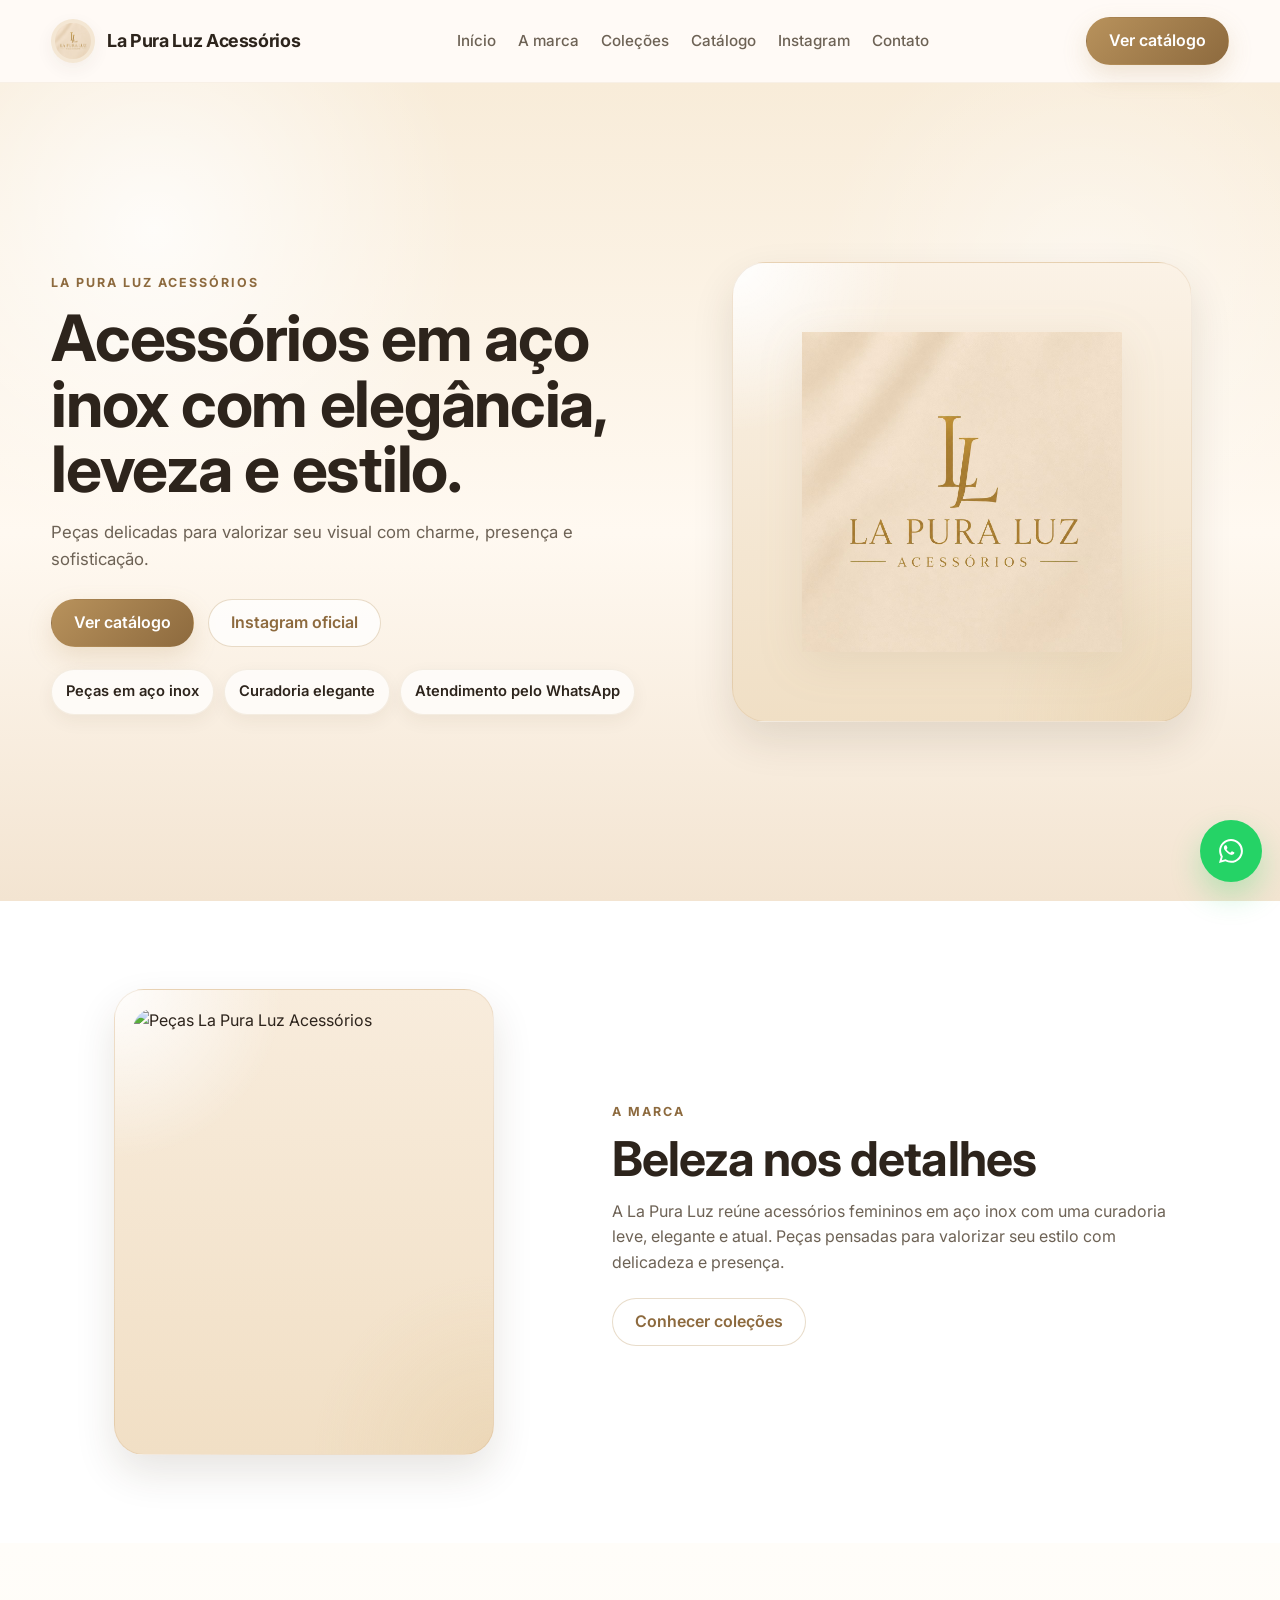
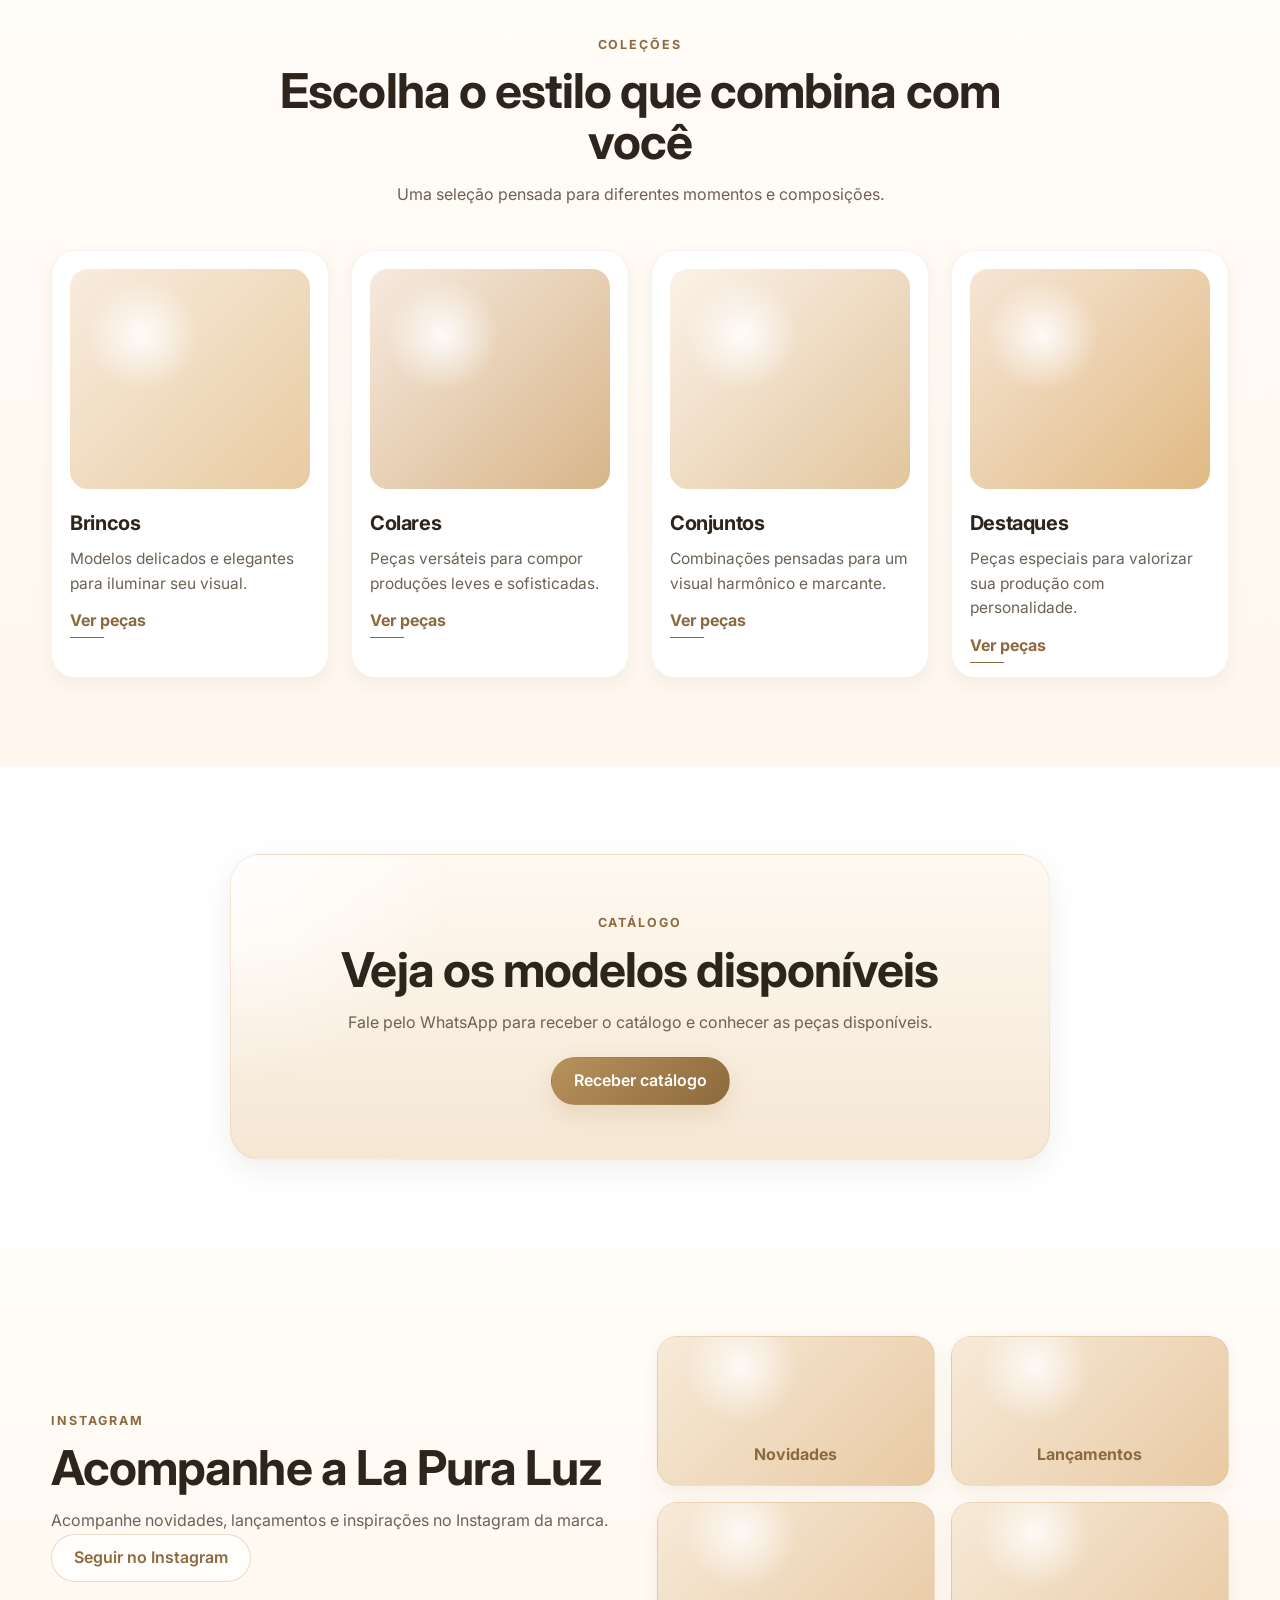
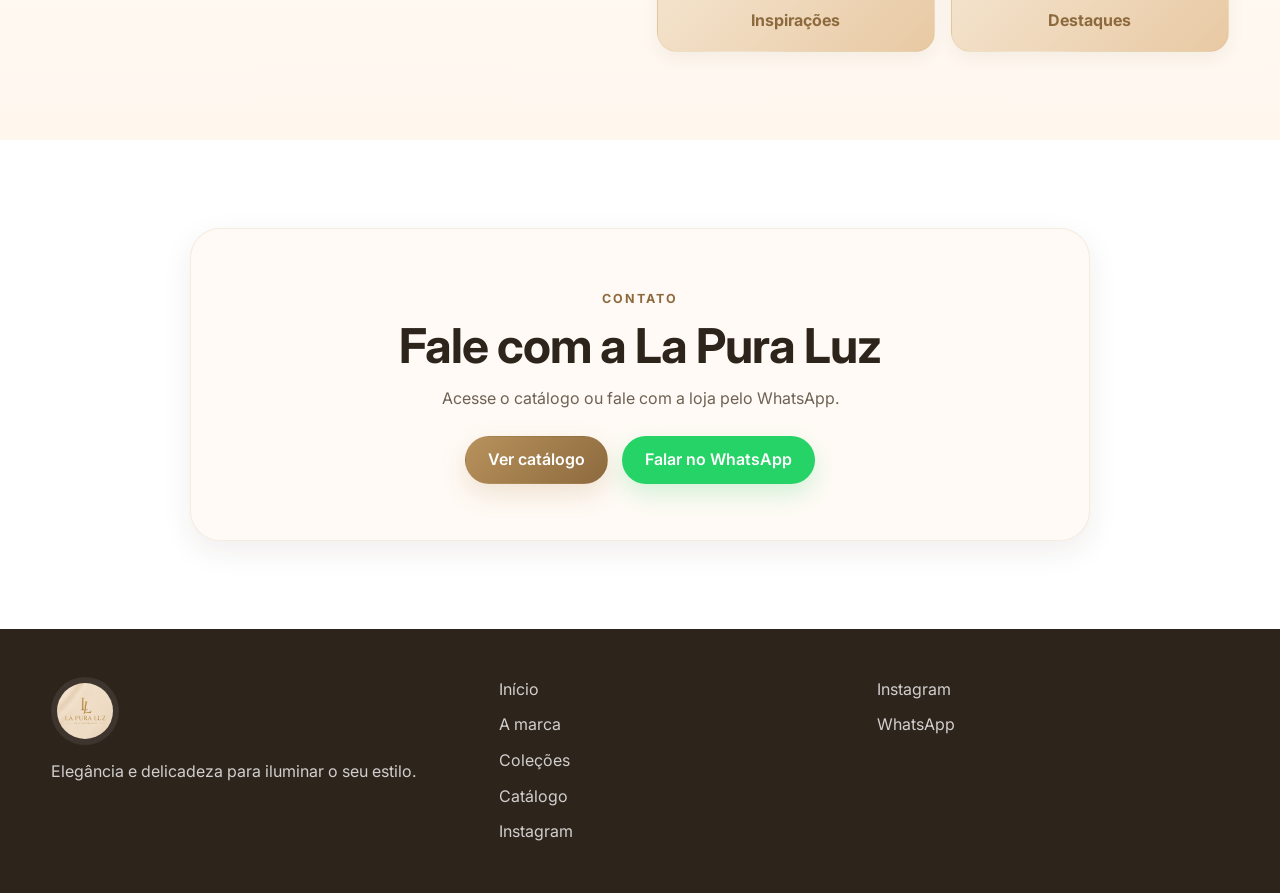
==== commit a9384939: "Update index.html" ====
--- a/index.html
+++ b/index.html
@@ -3,16 +3,15 @@
 <head>
   <meta charset="UTF-8" />
   <meta name="viewport" content="width=device-width, initial-scale=1.0" />
-  <title>La Pura Luz Acessórios | Semijoias e acessórios em aço inox</title>
+  <title>La Pura Luz Acessórios</title>
   <meta
     name="description"
-    content="Semijoias e acessórios em aço inox para realçar sua beleza com elegância, leveza e sofisticação no dia a dia."
+    content="Acessórios em aço inox com elegância, leveza e estilo para o seu dia a dia."
   />
-
   <meta property="og:title" content="La Pura Luz Acessórios" />
   <meta
     property="og:description"
-    content="Semijoias e acessórios em aço inox com elegância, delicadeza e personalidade."
+    content="Acessórios em aço inox com elegância, leveza e estilo para o seu dia a dia."
   />
   <meta property="og:type" content="website" />
   <meta property="og:image" content="logo.png" />
@@ -20,7 +19,7 @@
   <link rel="preconnect" href="https://fonts.googleapis.com" />
   <link rel="preconnect" href="https://fonts.gstatic.com" crossorigin />
   <link
-    href="https://fonts.googleapis.com/css2?family=Cormorant+Garamond:wght@500;600;700&family=Inter:wght@400;500;600;700&display=swap"
+    href="https://fonts.googleapis.com/css2?family=Inter:wght@400;500;600;700;800&display=swap"
     rel="stylesheet"
   />
 
@@ -58,35 +57,18 @@
         >
           Ver catálogo
         </a>
-        <a
-          href="https://www.instagram.com/lapuraluz.acessorios/"
-          class="btn btn-outline"
-          target="_blank"
-          rel="noopener noreferrer"
-        >
-          Instagram
-        </a>
       </div>
     </div>
   </header>
 
   <main>
     <section class="hero" id="inicio">
-      <div class="container hero-content">
-        <aside class="hero-left">
-          <a href="#colecoes" class="hero-side-link">Nossas coleções</a>
-          <a href="#catalogo" class="hero-side-link">Ver catálogo</a>
-          <a href="#marca" class="hero-side-link">Conheça a marca</a>
-        </aside>
-
-        <div class="hero-center">
-          <img src="logo.png" alt="Logo La Pura Luz Acessórios" class="hero-logo-full" />
-
-          <div class="hero-divider"></div>
-
-          <p class="hero-tagline">
-            Semijoias e acessórios em aço inox para realçar sua beleza com elegância,
-            leveza e sofisticação no dia a dia.
+      <div class="container hero-grid">
+        <div class="hero-text">
+          <span class="eyebrow">La Pura Luz Acessórios</span>
+          <h1>Acessórios em aço inox com elegância, leveza e estilo.</h1>
+          <p>
+            Peças delicadas para valorizar seu visual com charme, presença e sofisticação.
           </p>
 
           <div class="hero-buttons">
@@ -98,6 +80,7 @@
             >
               Ver catálogo
             </a>
+
             <a
               href="https://www.instagram.com/lapuraluz.acessorios/"
               class="btn btn-outline"
@@ -108,55 +91,45 @@
             </a>
           </div>
 
-          <p class="hero-small-text">
-            Peças delicadas, atendimento próximo e novidades que acompanham o seu estilo.
-          </p>
-        </div>
-
-        <aside class="hero-right">
-          <div class="hero-card">
-            <span class="hero-card-label">Destaques da marca</span>
-            <ul>
-              <li>Peças em aço inox</li>
-              <li>Elegância no dia a dia</li>
-              <li>Curadoria especial</li>
-              <li>Novidades no Instagram</li>
-            </ul>
+          <div class="hero-points">
+            <span>Peças em aço inox</span>
+            <span>Curadoria elegante</span>
+            <span>Atendimento pelo WhatsApp</span>
           </div>
-        </aside>
-      </div>
-    </section>
-
-    <section class="trust-strip">
-      <div class="container trust-grid">
-        <div class="trust-item">Peças em aço inox</div>
-        <div class="trust-item">Elegância no dia a dia</div>
-        <div class="trust-item">Curadoria especial</div>
-        <div class="trust-item">Lançamentos frequentes</div>
+        </div>
+
+        <div class="hero-visual">
+          <div class="hero-logo-box">
+            <img src="logo.png" alt="Logo La Pura Luz Acessórios" class="hero-logo" />
+          </div>
+        </div>
       </div>
     </section>
 
     <section class="about-section" id="marca">
       <div class="container about-grid">
         <div class="about-image-wrap">
-          <img src="logo.png" alt="La Pura Luz Acessórios" class="about-image" />
-        </div>
-
-        <div class="about-text">
-          <span class="section-eyebrow">A marca</span>
+          <div class="about-image-bg">
+            <img src="foto-vertical.jpg" alt="Peças La Pura Luz Acessórios" class="about-image" />
+          </div>
+        </div>
+
+        <div class="about-content">
+          <span class="eyebrow">A marca</span>
           <h2>Beleza nos detalhes</h2>
           <p>
-            Na La Pura Luz, cada peça é escolhida para valorizar sua beleza com delicadeza,
-            presença e sofisticação. Nossa curadoria reúne acessórios femininos em aço inox
-            pensados para quem ama se sentir elegante em todos os momentos, do look mais leve
-            ao mais marcante.
+            A La Pura Luz reúne acessórios femininos em aço inox com uma curadoria leve,
+            elegante e atual. Peças pensadas para valorizar seu estilo com delicadeza e presença.
           </p>
-          <p>
-            Nosso propósito é oferecer acessórios versáteis, femininos e atuais, com uma
-            identidade visual leve, refinada e pensada para valorizar seu estilo com charme
-            e personalidade.
-          </p>
-          <a href="#colecoes" class="btn btn-outline">Conhecer coleções</a>
+
+          <a
+            href="https://wa.me/5511963180253?text=Olá!%20Quero%20conhecer%20as%20coleções%20da%20La%20Pura%20Luz."
+            class="btn btn-outline"
+            target="_blank"
+            rel="noopener noreferrer"
+          >
+            Conhecer coleções
+          </a>
         </div>
       </div>
     </section>
@@ -164,9 +137,9 @@
     <section class="collections-section" id="colecoes">
       <div class="container">
         <div class="section-head">
-          <span class="section-eyebrow">Coleções</span>
-          <h2>Nossas coleções</h2>
-          <p>Escolha os acessórios que mais combinam com você.</p>
+          <span class="eyebrow">Coleções</span>
+          <h2>Escolha o estilo que combina com você</h2>
+          <p>Uma seleção pensada para diferentes momentos e composições.</p>
         </div>
 
         <div class="collections-grid">
@@ -201,7 +174,7 @@
           <article class="collection-card">
             <div class="collection-image collection-image-3"></div>
             <h3>Conjuntos</h3>
-            <p>Combinações pensadas para destacar sua beleza com harmonia.</p>
+            <p>Combinações pensadas para um visual harmônico e marcante.</p>
             <a
               href="https://wa.me/5511963180253?text=Olá!%20Quero%20ver%20os%20conjuntos%20da%20La%20Pura%20Luz."
               class="btn btn-text"
@@ -214,10 +187,10 @@
 
           <article class="collection-card">
             <div class="collection-image collection-image-4"></div>
-            <h3>Acessórios especiais</h3>
-            <p>Detalhes que transformam o look com charme e personalidade.</p>
-            <a
-              href="https://wa.me/5511963180253?text=Olá!%20Quero%20conhecer%20os%20acessórios%20da%20La%20Pura%20Luz."
+            <h3>Destaques</h3>
+            <p>Peças especiais para valorizar sua produção com personalidade.</p>
+            <a
+              href="https://wa.me/5511963180253?text=Olá!%20Quero%20ver%20os%20destaques%20da%20La%20Pura%20Luz."
               class="btn btn-text"
               target="_blank"
               rel="noopener noreferrer"
@@ -229,70 +202,34 @@
       </div>
     </section>
 
-    <section class="benefits-section">
-      <div class="container">
-        <div class="section-head">
-          <span class="section-eyebrow">Diferenciais</span>
-          <h2>Por que escolher a La Pura Luz</h2>
-          <p>
-            Mais do que acessórios, oferecemos peças escolhidas com cuidado para unir delicadeza,
-            estilo e autenticidade.
-          </p>
-        </div>
-
-        <div class="benefits-grid">
-          <article class="benefit-card">
-            <h3>Curadoria com identidade</h3>
-            <p>Selecionamos peças com estética feminina, elegante e atual.</p>
-          </article>
-
-          <article class="benefit-card">
-            <h3>Peças versáteis</h3>
-            <p>Acessórios que combinam com diferentes ocasiões e estilos.</p>
-          </article>
-
-          <article class="benefit-card">
-            <h3>Atendimento próximo</h3>
-            <p>Queremos que sua experiência seja leve, prática e acolhedora.</p>
-          </article>
-
-          <article class="benefit-card">
-            <h3>Presença digital ativa</h3>
-            <p>Você acompanha novidades, inspirações e lançamentos pelo nosso Instagram.</p>
-          </article>
-        </div>
-      </div>
-    </section>
-
     <section class="catalog-section" id="catalogo">
-      <div class="container catalog-cta">
-        <span class="section-eyebrow">Catálogo</span>
-        <h2>Explore nosso catálogo</h2>
+      <div class="container catalog-box">
+        <span class="eyebrow">Catálogo</span>
+        <h2>Veja os modelos disponíveis</h2>
         <p>
-          Descubra modelos escolhidos para valorizar sua beleza com sofisticação e delicadeza.
-          Acesse o catálogo e encontre peças que combinam com o seu estilo.
+          Fale pelo WhatsApp para receber o catálogo e conhecer as peças disponíveis.
         </p>
+
         <a
           href="https://wa.me/5511963180253?text=Olá!%20Vim%20pelo%20site%20da%20La%20Pura%20Luz%20Acessórios%20e%20quero%20receber%20o%20catálogo."
           class="btn btn-primary"
           target="_blank"
           rel="noopener noreferrer"
         >
-          Acessar catálogo
+          Receber catálogo
         </a>
-        <p class="catalog-note">Novidades, conjuntos, brincos, colares e muito mais.</p>
       </div>
     </section>
 
     <section class="instagram-section" id="instagram">
       <div class="container instagram-grid">
-        <div class="instagram-text">
-          <span class="section-eyebrow">Instagram</span>
-          <h2>Acompanhe a La Pura Luz no Instagram</h2>
+        <div class="instagram-content">
+          <span class="eyebrow">Instagram</span>
+          <h2>Acompanhe a La Pura Luz</h2>
           <p>
-            Nosso Instagram é o espaço onde você encontra novidades, destaques, inspirações
-            de uso e lançamentos da marca. Siga o perfil e acompanhe tudo de perto.
+            Acompanhe novidades, lançamentos e inspirações no Instagram da marca.
           </p>
+
           <a
             href="https://www.instagram.com/lapuraluz.acessorios/"
             class="btn btn-outline"
@@ -303,33 +240,21 @@
           </a>
         </div>
 
-        <div class="instagram-preview">
+        <div class="instagram-cards">
           <div class="insta-card">Novidades</div>
+          <div class="insta-card">Lançamentos</div>
+          <div class="insta-card">Inspirações</div>
           <div class="insta-card">Destaques</div>
-          <div class="insta-card">Coleções</div>
-          <div class="insta-card">Inspirações</div>
-        </div>
-      </div>
-    </section>
-
-    <section class="brand-message">
-      <div class="container brand-message-box">
-        <h2>Elegância, leveza e presença em cada detalhe</h2>
-        <p>
-          A La Pura Luz nasceu para valorizar a beleza feminina com acessórios que unem
-          delicadeza, brilho e personalidade. Cada peça é pensada para destacar quem você é,
-          com charme, cuidado e sofisticação.
-        </p>
+        </div>
       </div>
     </section>
 
     <section class="final-cta" id="contato">
       <div class="container final-cta-box">
-        <span class="section-eyebrow">Seu próximo acessório está aqui</span>
-        <h2>Encontre a peça ideal para você</h2>
+        <span class="eyebrow">Contato</span>
+        <h2>Fale com a La Pura Luz</h2>
         <p>
-          Acesse o catálogo e descubra acessórios que combinam com o seu estilo.
-          Se preferir, acompanhe também nosso Instagram para ver novidades e inspirações.
+          Acesse o catálogo ou fale com a loja pelo WhatsApp.
         </p>
 
         <div class="final-cta-buttons">
@@ -341,14 +266,7 @@
           >
             Ver catálogo
           </a>
-          <a
-            href="https://www.instagram.com/lapuraluz.acessorios/"
-            class="btn btn-outline"
-            target="_blank"
-            rel="noopener noreferrer"
-          >
-            Instagram oficial
-          </a>
+
           <a
             href="https://wa.me/5511963180253?text=Olá!%20Vim%20pelo%20site%20da%20La%20Pura%20Luz%20Acessórios."
             class="btn btn-whatsapp"
@@ -365,7 +283,7 @@
   <footer class="site-footer">
     <div class="container footer-grid">
       <div class="footer-brand">
-        <h3>La Pura Luz Acessórios</h3>
+        <img src="logo.png" alt="La Pura Luz Acessórios" class="footer-logo" />
         <p>Elegância e delicadeza para iluminar o seu estilo.</p>
       </div>
 
@@ -377,20 +295,20 @@
         <a href="#instagram">Instagram</a>
       </div>
 
-      <div class="footer-contact">
+      <div class="footer-links">
+        <a
+          href="https://www.instagram.com/lapuraluz.acessorios/"
+          target="_blank"
+          rel="noopener noreferrer"
+        >
+          Instagram
+        </a>
         <a
           href="https://wa.me/5511963180253?text=Olá!%20Vim%20pelo%20site%20da%20La%20Pura%20Luz%20Acessórios."
           target="_blank"
           rel="noopener noreferrer"
         >
           WhatsApp
-        </a>
-        <a
-          href="https://www.instagram.com/lapuraluz.acessorios/"
-          target="_blank"
-          rel="noopener noreferrer"
-        >
-          Instagram
         </a>
       </div>
     </div>
@@ -418,4 +336,3 @@
   <script src="script.js"></script>
 </body>
 </html>
-
--- a/style.css
+++ b/style.css
@@ -1,23 +1,21 @@
 :root {
   --primary: #b8925c;
-  --primary-dark: #8e6c3f;
-  --accent: #d8b983;
-  --bg: #fffaf4;
+  --primary-dark: #8d6a3e;
+  --primary-soft: #e9d5b6;
+  --bg: #fffaf5;
   --bg-soft: #f7efe4;
-  --bg-strong: #efe2cf;
+  --bg-strong: #efe1cd;
   --text: #2d241c;
   --text-soft: #6d6255;
   --white: #ffffff;
   --border: rgba(184, 146, 92, 0.18);
   --shadow: 0 10px 30px rgba(61, 43, 20, 0.08);
-  --shadow-soft: 0 6px 20px rgba(61, 43, 20, 0.06);
-  --radius: 18px;
-  --radius-sm: 12px;
+  --shadow-soft: 0 6px 18px rgba(61, 43, 20, 0.06);
+  --radius: 22px;
   --container: 1180px;
   --transition: all 0.28s ease;
 }
 
-/* RESET */
 * {
   margin: 0;
   padding: 0;
@@ -30,15 +28,15 @@
 
 body {
   font-family: "Inter", sans-serif;
+  background: var(--white);
   color: var(--text);
-  background: var(--white);
   line-height: 1.6;
   overflow-x: hidden;
 }
 
 img {
+  display: block;
   max-width: 100%;
-  display: block;
 }
 
 a {
@@ -53,70 +51,44 @@
   font: inherit;
 }
 
-ul {
-  list-style: none;
-}
-
-/* BASE */
 .container {
   width: min(92%, var(--container));
   margin: 0 auto;
 }
 
-.section-eyebrow {
+.eyebrow {
   display: inline-block;
-  font-size: 0.82rem;
+  font-size: 0.78rem;
+  font-weight: 700;
+  letter-spacing: 0.16em;
   text-transform: uppercase;
-  letter-spacing: 0.16em;
   color: var(--primary-dark);
-  font-weight: 700;
-  margin-bottom: 10px;
-}
-
-.section-head {
-  max-width: 760px;
-  text-align: center;
-  margin: 0 auto 42px;
-}
-
-.section-head h2,
-.about-text h2,
-.catalog-cta h2,
-.instagram-text h2,
-.brand-message-box h2,
-.final-cta-box h2 {
-  font-family: "Cormorant Garamond", serif;
-  font-size: clamp(2rem, 4vw, 3.3rem);
-  line-height: 1.05;
-  margin-bottom: 14px;
-  color: var(--text);
-  font-weight: 600;
-}
-
-.section-head p,
-.about-text p,
-.catalog-cta p,
-.instagram-text p,
-.brand-message-box p,
-.final-cta-box p {
+  margin-bottom: 12px;
+}
+
+h1,
+h2,
+h3,
+.brand-name {
+  font-family: "Inter", sans-serif;
+  letter-spacing: -0.02em;
+}
+
+p {
   color: var(--text-soft);
-  font-size: 1rem;
-}
-
-/* BUTTONS */
+}
+
 .btn {
-  display: inline-flex;
-  align-items: center;
-  justify-content: center;
-  gap: 10px;
   min-height: 48px;
   padding: 0 22px;
   border-radius: 999px;
+  display: inline-flex;
+  align-items: center;
+  justify-content: center;
   border: 1px solid transparent;
   font-weight: 600;
   transition: var(--transition);
   cursor: pointer;
-  white-space: nowrap;
 }
 
 .btn:hover {
@@ -129,15 +101,10 @@
   box-shadow: 0 10px 24px rgba(184, 146, 92, 0.22);
 }
 
-.btn-primary:hover {
-  filter: brightness(1.04);
-}
-
 .btn-outline {
-  border: 1px solid rgba(184, 146, 92, 0.4);
-  background: rgba(255, 255, 255, 0.6);
+  background: rgba(255, 255, 255, 0.75);
   color: var(--primary-dark);
-  backdrop-filter: blur(4px);
+  border-color: rgba(184, 146, 92, 0.32);
 }
 
 .btn-outline:hover {
@@ -147,20 +114,20 @@
 .btn-whatsapp {
   background: #25d366;
   color: var(--white);
-  box-shadow: 0 10px 22px rgba(37, 211, 102, 0.2);
+  box-shadow: 0 10px 24px rgba(37, 211, 102, 0.2);
 }
 
 .btn-whatsapp:hover {
-  background: #1ebe5b;
+  background: #1fbe5a;
 }
 
 .btn-text {
+  min-height: auto;
   padding: 0;
-  min-height: unset;
+  border: 0;
+  border-radius: 0;
   color: var(--primary-dark);
   font-weight: 700;
-  border: 0;
-  border-radius: 0;
   position: relative;
 }
 
@@ -185,14 +152,14 @@
 .site-header {
   position: sticky;
   top: 0;
-  z-index: 50;
-  background: rgba(255, 250, 244, 0.82);
-  backdrop-filter: blur(16px);
+  z-index: 100;
+  background: rgba(255, 250, 245, 0.84);
+  backdrop-filter: blur(14px);
   border-bottom: 1px solid rgba(184, 146, 92, 0.1);
 }
 
 .header-wrap {
-  min-height: 84px;
+  min-height: 82px;
   display: flex;
   align-items: center;
   justify-content: space-between;
@@ -211,17 +178,16 @@
   height: 44px;
   object-fit: contain;
   border-radius: 50%;
-  background: #f3e8d7;
-  padding: 3px;
+  background: #f4e7d4;
+  padding: 4px;
   box-shadow: var(--shadow-soft);
 }
 
 .brand-name {
-  font-family: "Cormorant Garamond", serif;
-  font-size: 1.55rem;
+  font-size: 1.12rem;
   font-weight: 700;
   color: var(--text);
-  line-height: 1;
+  white-space: nowrap;
 }
 
 .main-nav {
@@ -231,9 +197,9 @@
 }
 
 .main-nav a {
-  font-size: 0.97rem;
+  font-size: 0.95rem;
+  font-weight: 500;
   color: var(--text-soft);
-  font-weight: 500;
   transition: var(--transition);
 }
 
@@ -244,7 +210,6 @@
 .header-actions {
   display: flex;
   align-items: center;
-  gap: 10px;
 }
 
 .menu-toggle {
@@ -264,232 +229,164 @@
 .menu-toggle span {
   width: 18px;
   height: 2px;
+  border-radius: 10px;
   background: var(--text);
-  border-radius: 10px;
 }
 
 /* HERO */
 .hero {
-  position: relative;
+  background:
+    radial-gradient(circle at 12% 18%, rgba(255,255,255,.8), transparent 24%),
+    radial-gradient(circle at 85% 25%, rgba(255,255,255,.45), transparent 22%),
+    linear-gradient(180deg, #f8ecd9 0%, #fff9f1 55%, #f3e4d1 100%);
+  min-height: calc(100vh - 82px);
+  display: flex;
+  align-items: center;
   overflow: hidden;
-  background:
-    radial-gradient(circle at 18% 20%, rgba(255,255,255,.7), transparent 30%),
-    radial-gradient(circle at 82% 22%, rgba(255,255,255,.5), transparent 25%),
-    radial-gradient(circle at 60% 80%, rgba(255,255,255,.45), transparent 30%),
-    linear-gradient(180deg, #f6e9d5 0%, #fff9f1 52%, #f3e6d2 100%);
-  min-height: calc(100vh - 84px);
-  display: flex;
-  align-items: center;
-}
-
-.hero::before,
-.hero::after {
-  content: "";
-  position: absolute;
-  border-radius: 50%;
-  pointer-events: none;
-  z-index: 0;
-}
-
-.hero::before {
-  width: 420px;
-  height: 420px;
-  background: radial-gradient(circle, rgba(216,185,131,0.18) 0%, transparent 68%);
-  top: -80px;
-  right: -120px;
-}
-
-.hero::after {
-  width: 280px;
-  height: 280px;
-  background: radial-gradient(circle, rgba(184,146,92,0.12) 0%, transparent 70%);
-  bottom: -60px;
-  left: -60px;
-}
-
-.hero-content {
-  position: relative;
-  z-index: 1;
-  min-height: calc(100vh - 84px);
+}
+
+.hero-grid {
   display: grid;
-  grid-template-columns: 220px 1fr 260px;
-  align-items: center;
-  gap: 28px;
-  padding: 42px 0;
-}
-
-.hero-left,
-.hero-right {
-  display: flex;
-  flex-direction: column;
+  grid-template-columns: 1.05fr 0.95fr;
+  align-items: center;
+  gap: 54px;
+  padding: 54px 0;
+}
+
+.hero-text h1 {
+  font-size: clamp(2.3rem, 5vw, 4.2rem);
+  line-height: 1.02;
+  margin-bottom: 18px;
+  color: var(--text);
+  max-width: 700px;
+}
+
+.hero-text p {
+  max-width: 560px;
+  font-size: 1.05rem;
+}
+
+.hero-buttons {
+  display: flex;
+  flex-wrap: wrap;
   gap: 14px;
-}
-
-.hero-side-link {
-  display: inline-flex;
-  align-items: center;
-  min-height: 50px;
-  padding: 0 18px;
+  margin-top: 26px;
+}
+
+.hero-points {
+  display: flex;
+  flex-wrap: wrap;
+  gap: 10px;
+  margin-top: 22px;
+}
+
+.hero-points span {
+  padding: 10px 14px;
   border-radius: 999px;
   background: rgba(255,255,255,.72);
-  border: 1px solid rgba(184,146,92,.18);
+  border: 1px solid rgba(184,146,92,.14);
   color: var(--text);
+  font-size: 0.92rem;
   font-weight: 600;
   box-shadow: var(--shadow-soft);
-  transition: var(--transition);
-}
-
-.hero-side-link:hover {
-  transform: translateY(-2px);
-  background: var(--white);
-}
-
-.hero-center {
-  text-align: center;
-  max-width: 760px;
-  margin: 0 auto;
-}
-
-.hero-logo-full {
-  width: min(720px, 100%);
-  max-height: 54vh;
+}
+
+.hero-visual {
+  display: flex;
+  justify-content: center;
+}
+
+.hero-logo-box {
+  width: 100%;
+  max-width: 460px;
+  min-height: 460px;
+  border-radius: 34px;
+  padding: 28px;
+  display: flex;
+  align-items: center;
+  justify-content: center;
+  background:
+    radial-gradient(circle at top left, rgba(255,255,255,.95), transparent 26%),
+    radial-gradient(circle at bottom right, rgba(216,185,131,.22), transparent 30%),
+    linear-gradient(180deg, #fbf2e6 0%, #f0dfc5 100%);
+  border: 1px solid rgba(184, 146, 92, 0.16);
+  box-shadow: 0 18px 42px rgba(61, 43, 20, 0.12);
+}
+
+.hero-logo {
+  width: 100%;
+  max-width: 320px;
   object-fit: contain;
-  margin: 0 auto;
-  filter: drop-shadow(0 12px 30px rgba(141, 112, 63, 0.12));
-}
-
-.hero-divider {
-  width: 88px;
-  height: 2px;
-  margin: 20px auto 18px;
-  background: linear-gradient(90deg, transparent, var(--accent), transparent);
-  border-radius: 999px;
-}
-
-.hero-tagline {
-  max-width: 760px;
-  margin: 0 auto;
-  font-size: 1.12rem;
-  color: var(--text-soft);
-}
-
-.hero-buttons {
-  display: flex;
-  justify-content: center;
-  flex-wrap: wrap;
-  gap: 14px;
-  margin-top: 28px;
-}
-
-.hero-small-text {
-  margin-top: 16px;
-  color: var(--text-soft);
-  font-size: 0.95rem;
-}
-
-.hero-card {
-  background: rgba(255,255,255,.76);
-  border: 1px solid rgba(184,146,92,.15);
-  border-radius: 22px;
-  padding: 24px 22px;
-  box-shadow: var(--shadow);
-  backdrop-filter: blur(10px);
-}
-
-.hero-card-label {
-  display: inline-block;
-  font-size: 0.8rem;
-  text-transform: uppercase;
-  letter-spacing: 0.14em;
-  color: var(--primary-dark);
-  font-weight: 700;
-  margin-bottom: 12px;
-}
-
-.hero-card ul {
-  display: grid;
-  gap: 12px;
-}
-
-.hero-card li {
-  color: var(--text-soft);
-  position: relative;
-  padding-left: 18px;
-}
-
-.hero-card li::before {
-  content: "•";
-  color: var(--primary);
-  position: absolute;
-  left: 0;
-  top: 0;
-  font-weight: 800;
-}
-
-/* TRUST */
-.trust-strip {
-  background: var(--white);
-  border-top: 1px solid rgba(184,146,92,.08);
-  border-bottom: 1px solid rgba(184,146,92,.08);
-}
-
-.trust-grid {
-  display: grid;
-  grid-template-columns: repeat(4, 1fr);
-  gap: 18px;
-  padding: 24px 0;
-}
-
-.trust-item {
-  text-align: center;
-  background: var(--bg);
-  border: 1px solid rgba(184,146,92,.12);
-  border-radius: 999px;
-  padding: 14px 18px;
-  color: var(--text);
-  font-weight: 600;
-  box-shadow: var(--shadow-soft);
+  filter: drop-shadow(0 10px 22px rgba(141, 112, 63, 0.1));
 }
 
 /* ABOUT */
 .about-section {
   padding: 88px 0;
-  background: linear-gradient(180deg, #fffdf9 0%, #fff7ee 100%);
+  background: var(--white);
 }
 
 .about-grid {
   display: grid;
-  grid-template-columns: 1fr 1.1fr;
-  gap: 48px;
-  align-items: center;
+  grid-template-columns: 0.9fr 1.1fr;
+  align-items: center;
+  gap: 56px;
 }
 
 .about-image-wrap {
-  position: relative;
+  display: flex;
+  justify-content: center;
+}
+
+.about-image-bg {
+  width: 100%;
+  max-width: 380px;
+  padding: 18px;
+  border-radius: 30px;
+  background:
+    radial-gradient(circle at top left, rgba(255,255,255,0.92), transparent 28%),
+    radial-gradient(circle at bottom right, rgba(216,185,131,0.22), transparent 30%),
+    linear-gradient(180deg, #f8ecdc 0%, #f1dfc5 100%);
+  box-shadow: 0 18px 40px rgba(61, 43, 20, 0.12);
+  border: 1px solid rgba(184, 146, 92, 0.16);
 }
 
 .about-image {
   width: 100%;
-  max-width: 460px;
-  margin: 0 auto;
-  border-radius: 28px;
-  background: linear-gradient(180deg, #f3e6d3, #f9f1e6);
-  padding: 28px;
-  box-shadow: var(--shadow);
-}
-
-.about-text p + p {
-  margin-top: 14px;
-}
-
-.about-text .btn {
+  aspect-ratio: 4 / 5;
+  object-fit: cover;
+  border-radius: 22px;
+}
+
+.about-content h2,
+.section-head h2,
+.catalog-box h2,
+.instagram-content h2,
+.final-cta-box h2 {
+  font-size: clamp(1.9rem, 4vw, 3rem);
+  line-height: 1.06;
+  margin-bottom: 14px;
+  color: var(--text);
+}
+
+.about-content p {
+  max-width: 560px;
+}
+
+.about-content .btn {
   margin-top: 22px;
 }
 
 /* COLLECTIONS */
 .collections-section {
   padding: 88px 0;
-  background: var(--white);
+  background: linear-gradient(180deg, #fffdf9 0%, #fff7ee 100%);
+}
+
+.section-head {
+  text-align: center;
+  max-width: 760px;
+  margin: 0 auto 42px;
 }
 
 .collections-grid {
@@ -500,7 +397,7 @@
 
 .collection-card {
   background: var(--white);
-  border: 1px solid rgba(184,146,92,.12);
+  border: 1px solid rgba(184, 146, 92, 0.12);
   border-radius: 24px;
   padding: 18px;
   box-shadow: var(--shadow-soft);
@@ -516,108 +413,70 @@
   height: 220px;
   border-radius: 18px;
   margin-bottom: 18px;
-  background:
-    radial-gradient(circle at 30% 30%, rgba(255,255,255,.85), transparent 25%),
-    linear-gradient(135deg, #f7ead8, #e9d2b1);
 }
 
 .collection-image-1 {
   background:
-    radial-gradient(circle at 30% 30%, rgba(255,255,255,.85), transparent 25%),
+    radial-gradient(circle at 30% 30%, rgba(255,255,255,.88), transparent 25%),
     linear-gradient(135deg, #f8ecde, #e8cba1);
 }
 
 .collection-image-2 {
   background:
-    radial-gradient(circle at 30% 30%, rgba(255,255,255,.85), transparent 25%),
+    radial-gradient(circle at 30% 30%, rgba(255,255,255,.88), transparent 25%),
     linear-gradient(135deg, #f6eadf, #d8b589);
 }
 
 .collection-image-3 {
   background:
-    radial-gradient(circle at 30% 30%, rgba(255,255,255,.85), transparent 25%),
+    radial-gradient(circle at 30% 30%, rgba(255,255,255,.88), transparent 25%),
     linear-gradient(135deg, #fbf2e8, #e2c59d);
 }
 
 .collection-image-4 {
   background:
-    radial-gradient(circle at 30% 30%, rgba(255,255,255,.85), transparent 25%),
+    radial-gradient(circle at 30% 30%, rgba(255,255,255,.88), transparent 25%),
     linear-gradient(135deg, #f6e6d6, #e1b983);
 }
 
 .collection-card h3 {
-  font-family: "Cormorant Garamond", serif;
-  font-size: 1.8rem;
+  font-size: 1.25rem;
   margin-bottom: 8px;
+  color: var(--text);
 }
 
 .collection-card p {
-  color: var(--text-soft);
+  font-size: 0.97rem;
   margin-bottom: 12px;
 }
 
-/* BENEFITS */
-.benefits-section {
-  padding: 88px 0;
-  background: linear-gradient(180deg, #fff8f0 0%, #fffdf9 100%);
-}
-
-.benefits-grid {
-  display: grid;
-  grid-template-columns: repeat(4, 1fr);
-  gap: 22px;
-}
-
-.benefit-card {
-  background: rgba(255,255,255,.9);
-  border: 1px solid rgba(184,146,92,.12);
-  border-radius: 22px;
-  padding: 26px 22px;
-  box-shadow: var(--shadow-soft);
-}
-
-.benefit-card h3 {
-  font-family: "Cormorant Garamond", serif;
-  font-size: 1.6rem;
-  margin-bottom: 10px;
-}
-
-.benefit-card p {
-  color: var(--text-soft);
-}
-
-/* CATALOG CTA */
+/* CATALOG */
 .catalog-section {
   padding: 88px 0;
-  background:
-    radial-gradient(circle at top left, rgba(216,185,131,.15), transparent 30%),
-    linear-gradient(180deg, #fffdf9 0%, #f6ead8 100%);
-}
-
-.catalog-cta {
+  background: var(--white);
+}
+
+.catalog-box {
   max-width: 820px;
+  margin: 0 auto;
   text-align: center;
-  background: rgba(255,255,255,.72);
-  border: 1px solid rgba(184,146,92,.14);
+  padding: 54px 28px;
+  border-radius: 30px;
+  background:
+    radial-gradient(circle at top left, rgba(255,255,255,.95), transparent 26%),
+    linear-gradient(180deg, #fff9f1 0%, #f5e7d4 100%);
+  border: 1px solid rgba(184, 146, 92, 0.14);
   box-shadow: var(--shadow);
-  border-radius: 28px;
-  padding: 54px 28px;
-}
-
-.catalog-cta .btn {
+}
+
+.catalog-box .btn {
   margin-top: 22px;
-}
-
-.catalog-note {
-  margin-top: 16px;
-  color: var(--text-soft);
-  font-size: 0.95rem;
 }
 
 /* INSTAGRAM */
 .instagram-section {
   padding: 88px 0;
-  background: var(--white);
+  background: linear-gradient(180deg, #fffdf9 0%, #fff7ee 100%);
 }
 
 .instagram-grid {
@@ -627,7 +486,7 @@
   align-items: center;
 }
 
-.instagram-preview {
+.instagram-cards {
   display: grid;
   grid-template-columns: repeat(2, 1fr);
   gap: 16px;
@@ -637,7 +496,7 @@
   min-height: 150px;
   border-radius: 20px;
   background:
-    radial-gradient(circle at 30% 20%, rgba(255,255,255,.8), transparent 25%),
+    radial-gradient(circle at 30% 20%, rgba(255,255,255,.82), transparent 25%),
     linear-gradient(135deg, #f7ead8, #e8c9a3);
   border: 1px solid rgba(184,146,92,.12);
   box-shadow: var(--shadow-soft);
@@ -650,95 +509,74 @@
   text-align: center;
 }
 
-/* BRAND MESSAGE */
-.brand-message {
-  padding: 30px 0 88px;
+/* FINAL CTA */
+.final-cta {
+  padding: 88px 0;
   background: var(--white);
 }
 
-.brand-message-box {
-  text-align: center;
+.final-cta-box {
   max-width: 900px;
   margin: 0 auto;
-  background: linear-gradient(180deg, #fff9f1 0%, #f7ead8 100%);
-  border-radius: 28px;
-  border: 1px solid rgba(184,146,92,.12);
-  padding: 52px 28px;
-  box-shadow: var(--shadow-soft);
-}
-
-/* FINAL CTA */
-.final-cta {
-  padding: 0 0 88px;
-  background: var(--white);
-}
-
-.final-cta-box {
-  max-width: 920px;
-  margin: 0 auto;
   text-align: center;
+  padding: 56px 28px;
+  border-radius: 30px;
   background: var(--bg);
-  border: 1px solid rgba(184,146,92,.14);
-  border-radius: 28px;
-  padding: 56px 28px;
+  border: 1px solid rgba(184, 146, 92, 0.14);
   box-shadow: var(--shadow);
 }
 
 .final-cta-buttons {
-  margin-top: 26px;
   display: flex;
   justify-content: center;
   flex-wrap: wrap;
   gap: 14px;
+  margin-top: 24px;
 }
 
 /* FOOTER */
 .site-footer {
   background: #2d241c;
   color: rgba(255,255,255,.88);
-  padding: 52px 0;
+  padding: 48px 0;
 }
 
 .footer-grid {
   display: grid;
-  grid-template-columns: 1.3fr 1fr 1fr;
-  gap: 28px;
-}
-
-.footer-brand h3 {
-  font-family: "Cormorant Garamond", serif;
-  font-size: 2rem;
-  margin-bottom: 8px;
-  color: var(--white);
-}
-
-.footer-brand p {
-  color: rgba(255,255,255,.7);
-}
-
-.footer-links,
-.footer-contact {
+  grid-template-columns: 1.2fr 1fr 1fr;
+  gap: 26px;
+}
+
+.footer-logo {
+  width: 68px;
+  height: 68px;
+  object-fit: contain;
+  border-radius: 50%;
+  background: rgba(255,255,255,.08);
+  padding: 6px;
+  margin-bottom: 14px;
+}
+
+.footer-brand p,
+.footer-links a {
+  color: rgba(255,255,255,.78);
+}
+
+.footer-links {
   display: flex;
   flex-direction: column;
   gap: 10px;
 }
 
-.footer-links a,
-.footer-contact a {
-  color: rgba(255,255,255,.8);
-  transition: var(--transition);
-}
-
-.footer-links a:hover,
-.footer-contact a:hover {
+.footer-links a:hover {
   color: var(--white);
 }
 
-/* FLOAT WHATSAPP */
+/* FLOAT WHATS */
 .float-whats {
   position: fixed;
-  right: 20px;
-  bottom: 20px;
+  right: 18px;
+  bottom: 18px;
   width: 62px;
   height: 62px;
   border-radius: 50%;
@@ -748,7 +586,7 @@
   align-items: center;
   justify-content: center;
   box-shadow: 0 14px 30px rgba(37, 211, 102, 0.28);
-  z-index: 100;
+  z-index: 120;
   animation: pulseWhats 1.8s infinite;
 }
 
@@ -769,24 +607,46 @@
   }
 }
 
-/* RESPONSIVO */
-@media (max-width: 1100px) {
-  .hero-content {
-    grid-template-columns: 180px 1fr 220px;
-  }
-
-  .collections-grid,
-  .benefits-grid {
-    grid-template-columns: repeat(2, 1fr);
-  }
-
+/* TABLET */
+@media (max-width: 1024px) {
+  .hero-grid,
   .about-grid,
   .instagram-grid {
     grid-template-columns: 1fr;
   }
 
-  .about-image {
-    max-width: 380px;
+  .collections-grid {
+    grid-template-columns: repeat(2, 1fr);
+  }
+
+  .hero {
+    min-height: auto;
+  }
+
+  .hero-grid {
+    padding: 44px 0;
+    gap: 36px;
+  }
+
+  .hero-text {
+    text-align: center;
+  }
+
+  .hero-text p {
+    margin: 0 auto;
+  }
+
+  .hero-buttons,
+  .hero-points {
+    justify-content: center;
+  }
+
+  .about-content {
+    text-align: center;
+  }
+
+  .about-content p {
+    margin: 0 auto;
   }
 
   .footer-grid {
@@ -794,11 +654,8 @@
   }
 }
 
-@media (max-width: 900px) {
-  .header-wrap {
-    min-height: 78px;
-  }
-
+/* MOBILE */
+@media (max-width: 860px) {
   .menu-toggle {
     display: inline-flex;
   }
@@ -808,16 +665,16 @@
     top: calc(100% + 8px);
     left: 4%;
     right: 4%;
-    background: rgba(255, 250, 244, 0.98);
+    display: none;
+    flex-direction: column;
+    align-items: flex-start;
+    gap: 12px;
+    padding: 16px;
+    background: rgba(255, 250, 245, 0.98);
     border: 1px solid rgba(184,146,92,.12);
     border-radius: 20px;
     box-shadow: var(--shadow);
     backdrop-filter: blur(12px);
-    padding: 16px;
-    display: none;
-    flex-direction: column;
-    align-items: flex-start;
-    gap: 12px;
   }
 
   .main-nav.active {
@@ -827,54 +684,24 @@
   .header-actions {
     display: none;
   }
-
-  .hero {
-    min-height: auto;
-    padding: 24px 0 36px;
-  }
-
-  .hero-content {
-    min-height: auto;
-    grid-template-columns: 1fr;
-    gap: 24px;
-    text-align: center;
-    padding: 18px 0 10px;
-  }
-
-  .hero-left,
-  .hero-right {
-    display: none;
-  }
-
-  .hero-logo-full {
-    max-height: 40vh;
-  }
-
-  .trust-grid {
-    grid-template-columns: repeat(2, 1fr);
-  }
-
-  .instagram-preview {
-    grid-template-columns: repeat(2, 1fr);
-  }
 }
 
 @media (max-width: 640px) {
+  .header-wrap {
+    min-height: 76px;
+  }
+
   .brand-name {
-    font-size: 1.25rem;
-  }
-
+    font-size: 1rem;
+  }
+
+  .hero-text h1,
+  .about-content h2,
   .section-head h2,
-  .about-text h2,
-  .catalog-cta h2,
-  .instagram-text h2,
-  .brand-message-box h2,
+  .catalog-box h2,
+  .instagram-content h2,
   .final-cta-box h2 {
-    font-size: 2.1rem;
-  }
-
-  .hero-tagline {
-    font-size: 1rem;
+    font-size: 2rem;
   }
 
   .hero-buttons,
@@ -884,32 +711,29 @@
 
   .hero-buttons .btn,
   .final-cta-buttons .btn,
-  .catalog-cta .btn {
+  .catalog-box .btn {
     width: 100%;
   }
 
-  .trust-grid,
   .collections-grid,
-  .benefits-grid,
-  .instagram-preview {
+  .instagram-cards {
     grid-template-columns: 1fr;
+  }
+
+  .hero-logo-box {
+    min-height: 320px;
+    padding: 22px;
   }
 
   .about-section,
   .collections-section,
-  .benefits-section,
   .catalog-section,
-  .instagram-section {
+  .instagram-section,
+  .final-cta {
     padding: 68px 0;
   }
 
-  .brand-message,
-  .final-cta {
-    padding-bottom: 68px;
-  }
-
-  .catalog-cta,
-  .brand-message-box,
+  .catalog-box,
   .final-cta-box {
     padding: 40px 20px;
   }
@@ -917,7 +741,7 @@
   .float-whats {
     width: 58px;
     height: 58px;
-    right: 16px;
-    bottom: 16px;
-  }
-}
+    right: 14px;
+    bottom: 14px;
+  }
+}
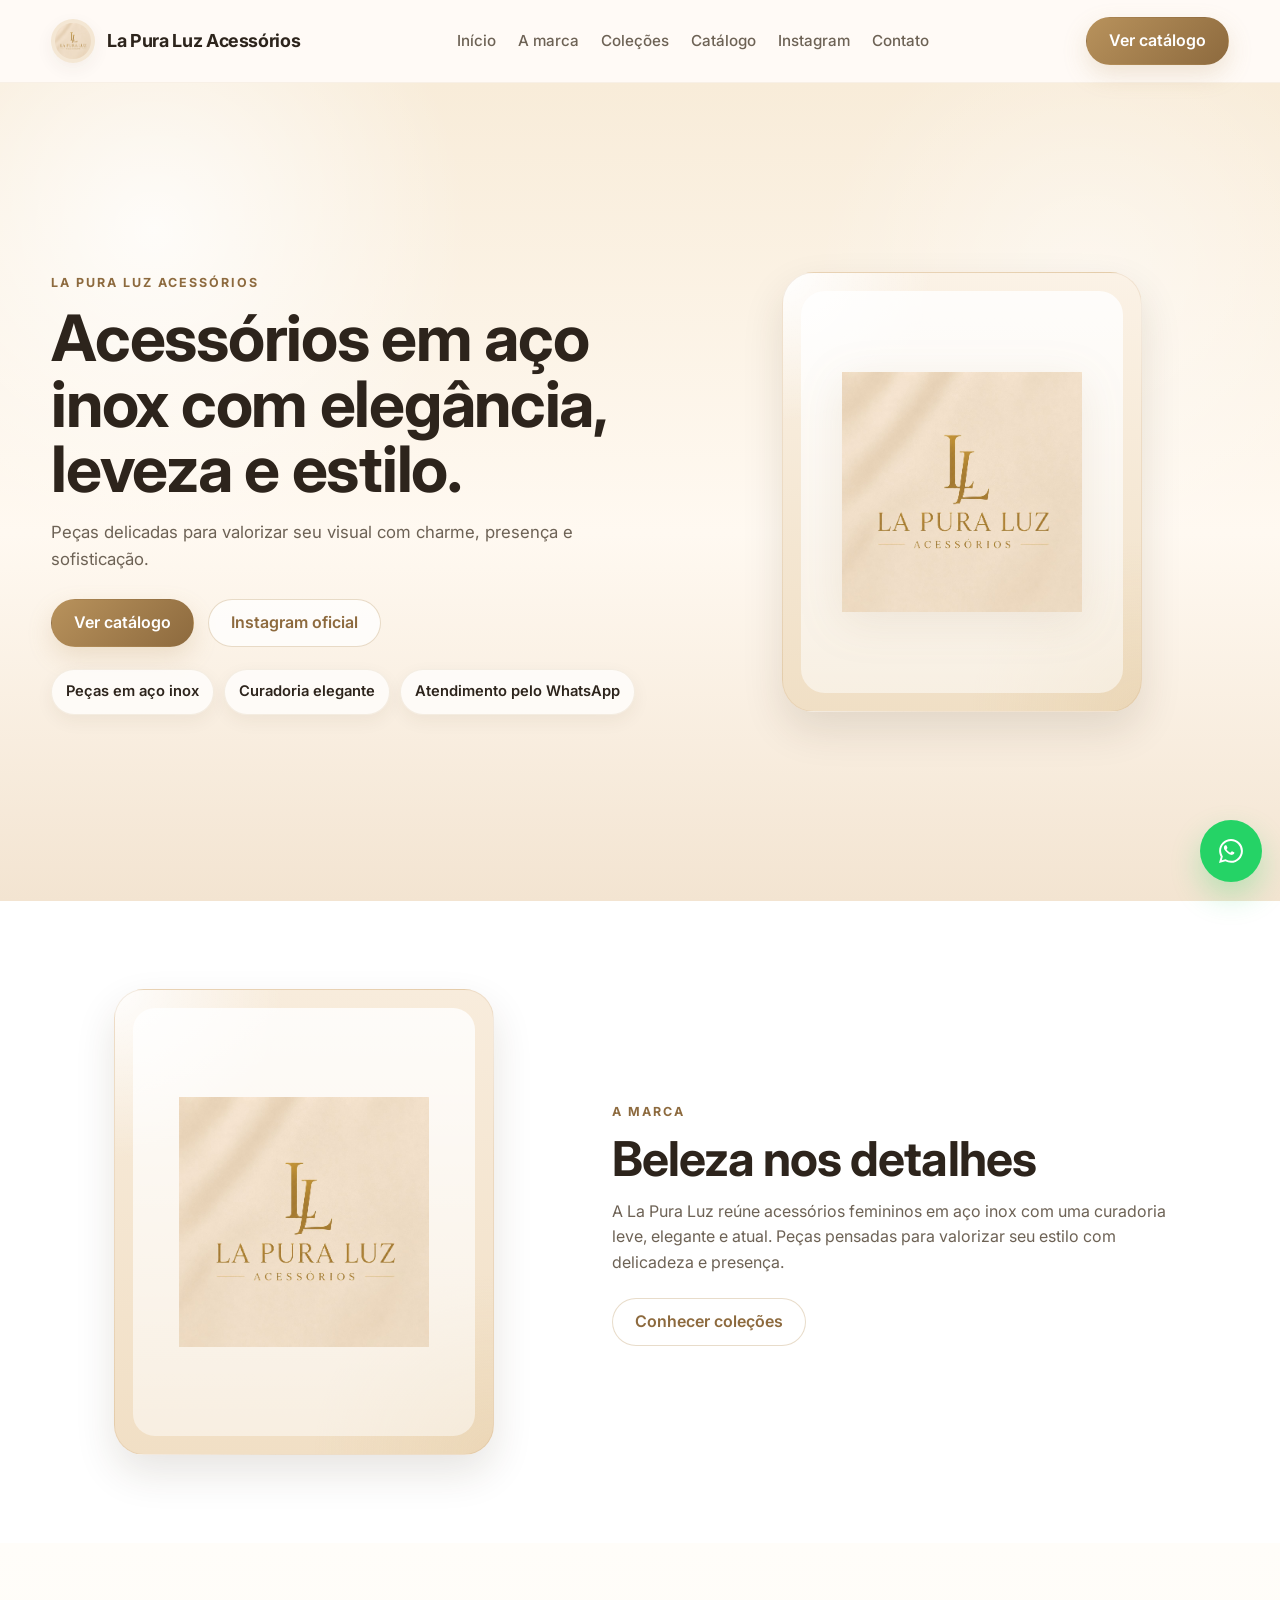
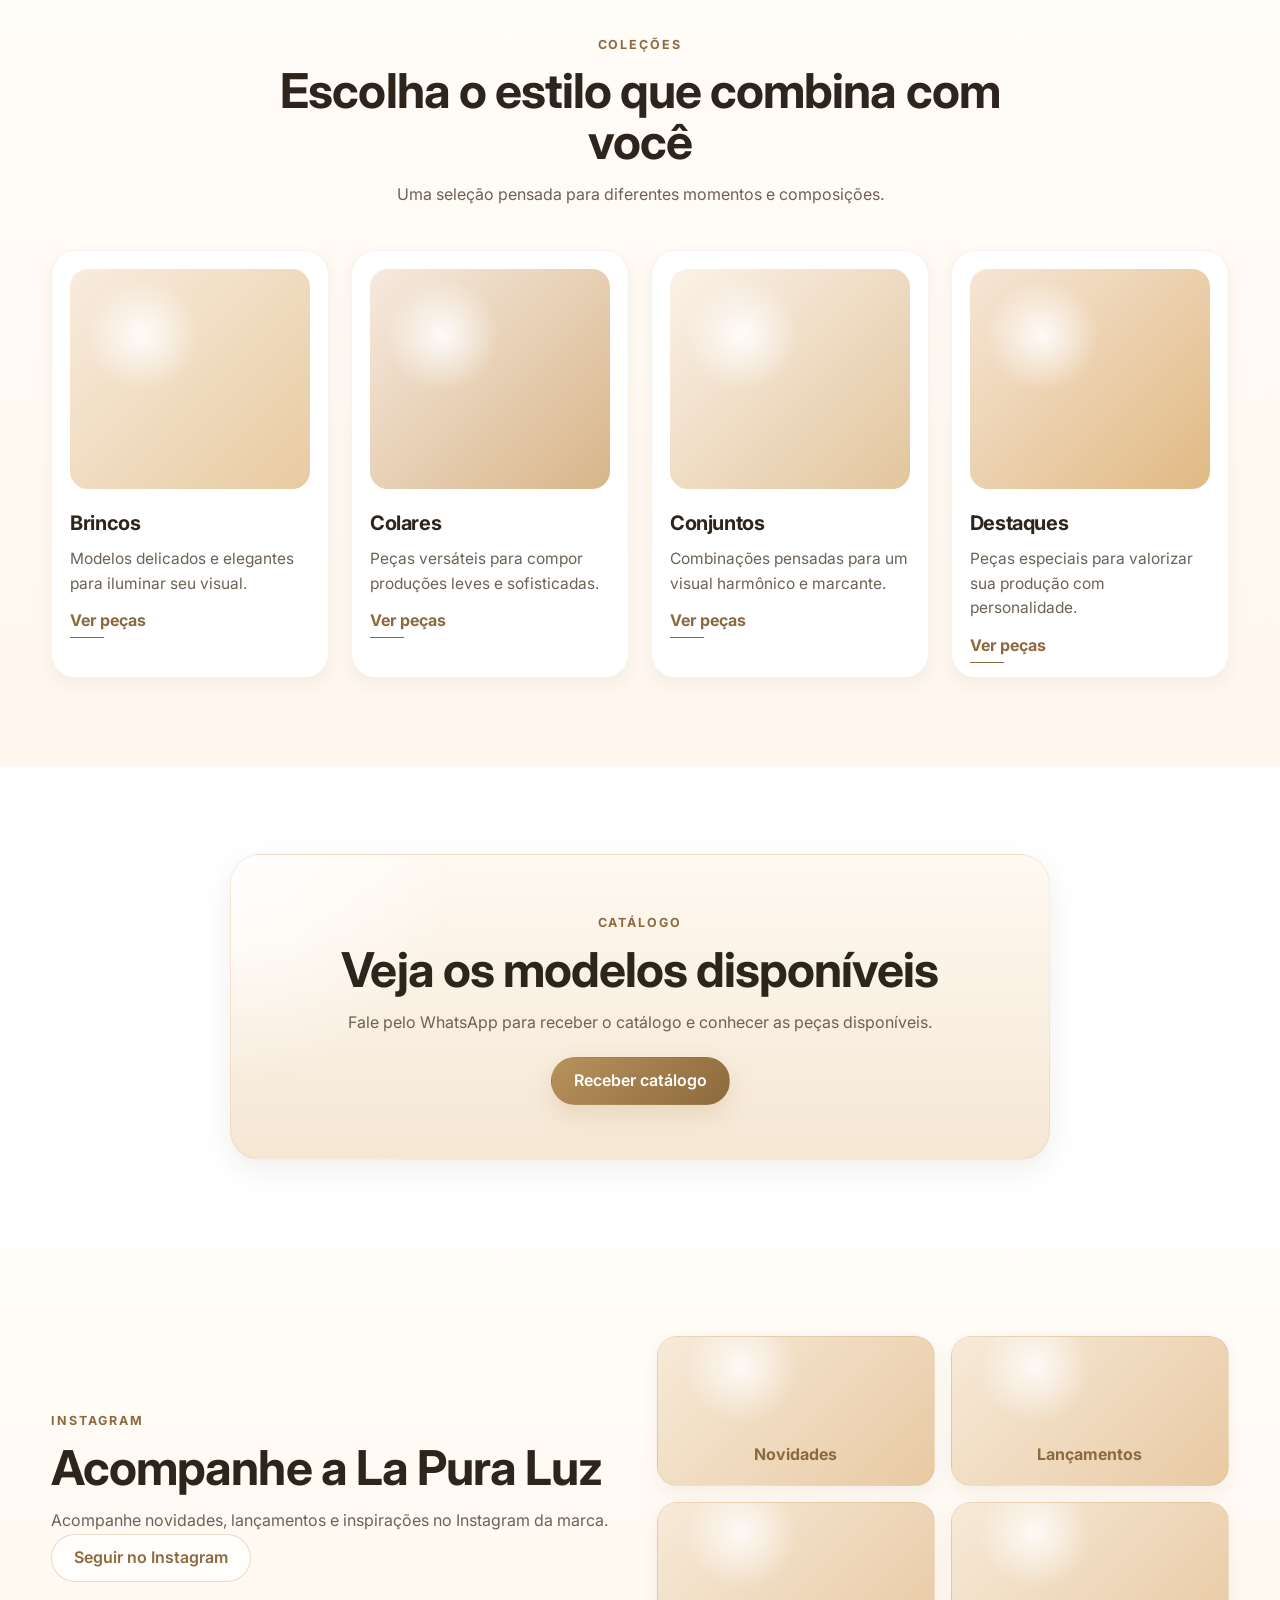
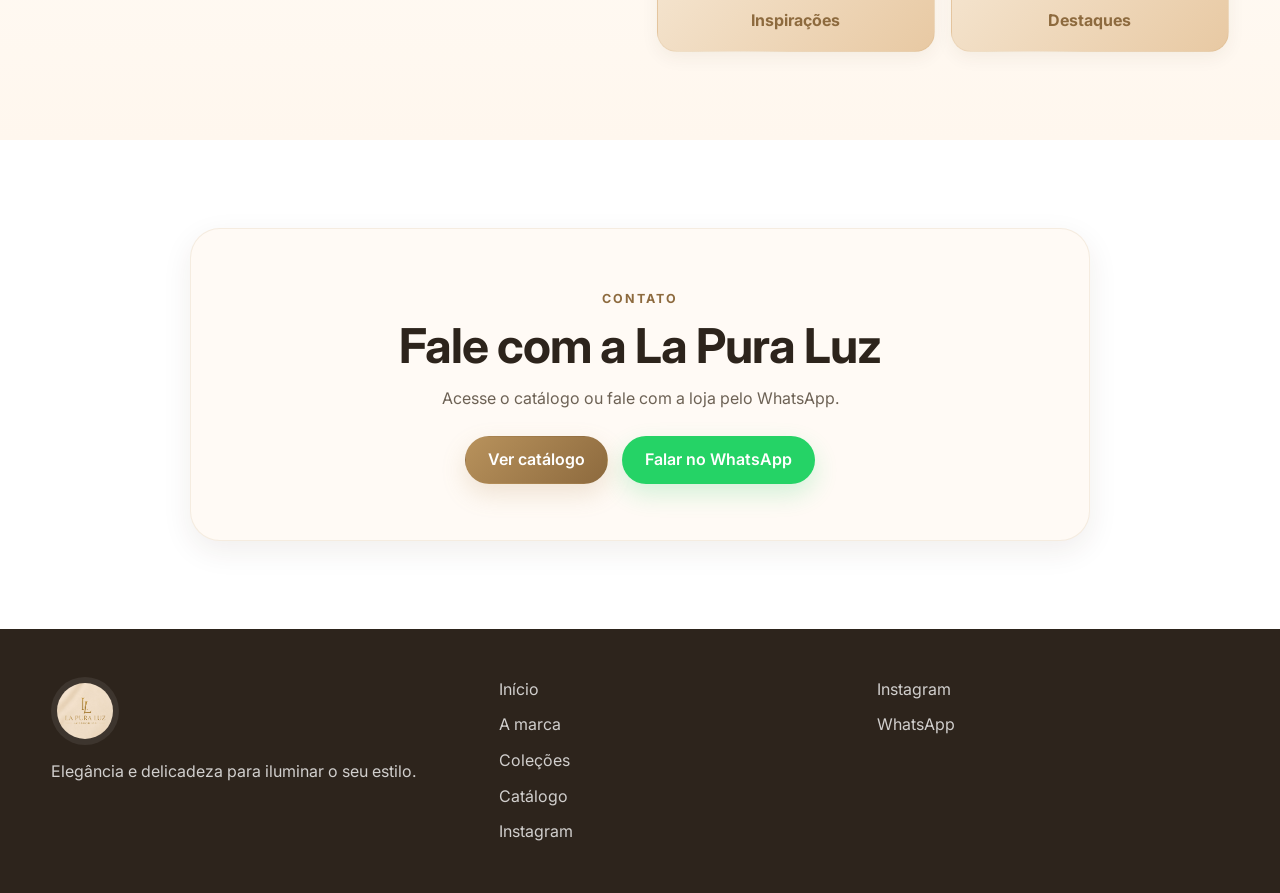
==== commit 2f844889: "Update index.html" ====
--- a/index.html
+++ b/index.html
@@ -99,8 +99,10 @@
         </div>
 
         <div class="hero-visual">
-          <div class="hero-logo-box">
-            <img src="logo.png" alt="Logo La Pura Luz Acessórios" class="hero-logo" />
+          <div class="hero-logo-portrait-card">
+            <div class="hero-logo-portrait-inner">
+              <img src="logo.png" alt="Logo La Pura Luz Acessórios" class="hero-logo-portrait" />
+            </div>
           </div>
         </div>
       </div>
@@ -109,8 +111,10 @@
     <section class="about-section" id="marca">
       <div class="container about-grid">
         <div class="about-image-wrap">
-          <div class="about-image-bg">
-            <img src="foto-vertical.jpg" alt="Peças La Pura Luz Acessórios" class="about-image" />
+          <div class="about-logo-portrait-bg">
+            <div class="about-logo-portrait-inner">
+              <img src="logo.png" alt="Logo La Pura Luz Acessórios" class="about-logo-portrait" />
+            </div>
           </div>
         </div>
 
--- a/style.css
+++ b/style.css
@@ -296,15 +296,11 @@
   justify-content: center;
 }
 
-.hero-logo-box {
+.hero-logo-portrait-card {
   width: 100%;
-  max-width: 460px;
-  min-height: 460px;
-  border-radius: 34px;
-  padding: 28px;
-  display: flex;
-  align-items: center;
-  justify-content: center;
+  max-width: 360px;
+  padding: 18px;
+  border-radius: 32px;
   background:
     radial-gradient(circle at top left, rgba(255,255,255,.95), transparent 26%),
     radial-gradient(circle at bottom right, rgba(216,185,131,.22), transparent 30%),
@@ -313,9 +309,23 @@
   box-shadow: 0 18px 42px rgba(61, 43, 20, 0.12);
 }
 
-.hero-logo {
+.hero-logo-portrait-inner {
   width: 100%;
-  max-width: 320px;
+  aspect-ratio: 4 / 5;
+  border-radius: 24px;
+  display: flex;
+  align-items: center;
+  justify-content: center;
+  background:
+    linear-gradient(180deg, rgba(255,255,255,0.82), rgba(255,255,255,0.5));
+  padding: 24px;
+  overflow: hidden;
+}
+
+.hero-logo-portrait {
+  width: 100%;
+  max-width: 240px;
+  max-height: 100%;
   object-fit: contain;
   filter: drop-shadow(0 10px 22px rgba(141, 112, 63, 0.1));
 }
@@ -338,7 +348,7 @@
   justify-content: center;
 }
 
-.about-image-bg {
+.about-logo-portrait-bg {
   width: 100%;
   max-width: 380px;
   padding: 18px;
@@ -351,11 +361,22 @@
   border: 1px solid rgba(184, 146, 92, 0.16);
 }
 
-.about-image {
+.about-logo-portrait-inner {
   width: 100%;
   aspect-ratio: 4 / 5;
-  object-fit: cover;
   border-radius: 22px;
+  background: linear-gradient(180deg, rgba(255,255,255,0.82), rgba(255,255,255,0.48));
+  display: flex;
+  align-items: center;
+  justify-content: center;
+  padding: 28px;
+}
+
+.about-logo-portrait {
+  width: 100%;
+  max-width: 250px;
+  max-height: 100%;
+  object-fit: contain;
 }
 
 .about-content h2,
@@ -628,11 +649,14 @@
     gap: 36px;
   }
 
-  .hero-text {
+  .hero-text,
+  .about-content,
+  .instagram-content {
     text-align: center;
   }
 
-  .hero-text p {
+  .hero-text p,
+  .about-content p {
     margin: 0 auto;
   }
 
@@ -641,20 +665,12 @@
     justify-content: center;
   }
 
-  .about-content {
-    text-align: center;
-  }
-
-  .about-content p {
-    margin: 0 auto;
-  }
-
   .footer-grid {
     grid-template-columns: 1fr;
   }
 }
 
-/* MOBILE */
+/* MOBILE MENU */
 @media (max-width: 860px) {
   .menu-toggle {
     display: inline-flex;
@@ -686,6 +702,7 @@
   }
 }
 
+/* MOBILE */
 @media (max-width: 640px) {
   .header-wrap {
     min-height: 76px;
@@ -720,9 +737,9 @@
     grid-template-columns: 1fr;
   }
 
-  .hero-logo-box {
-    min-height: 320px;
-    padding: 22px;
+  .hero-logo-portrait-card,
+  .about-logo-portrait-bg {
+    max-width: 320px;
   }
 
   .about-section,
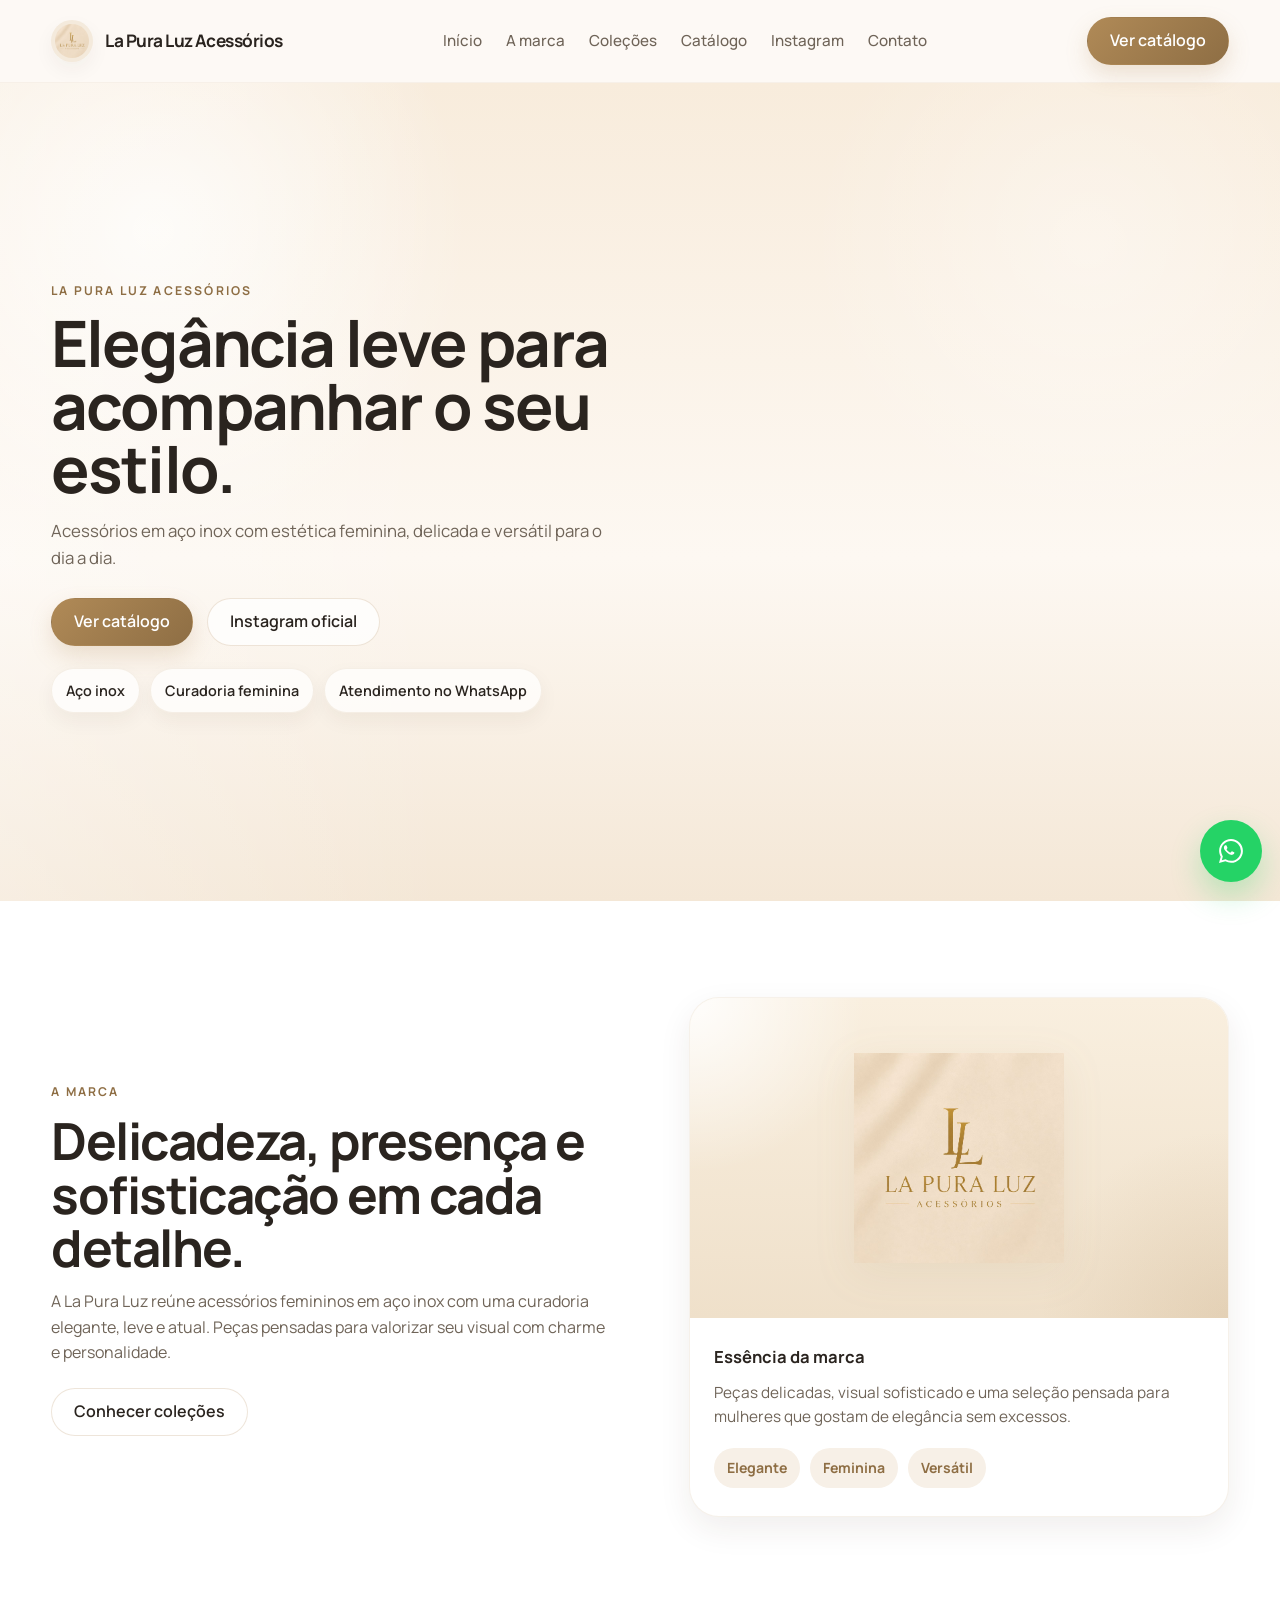
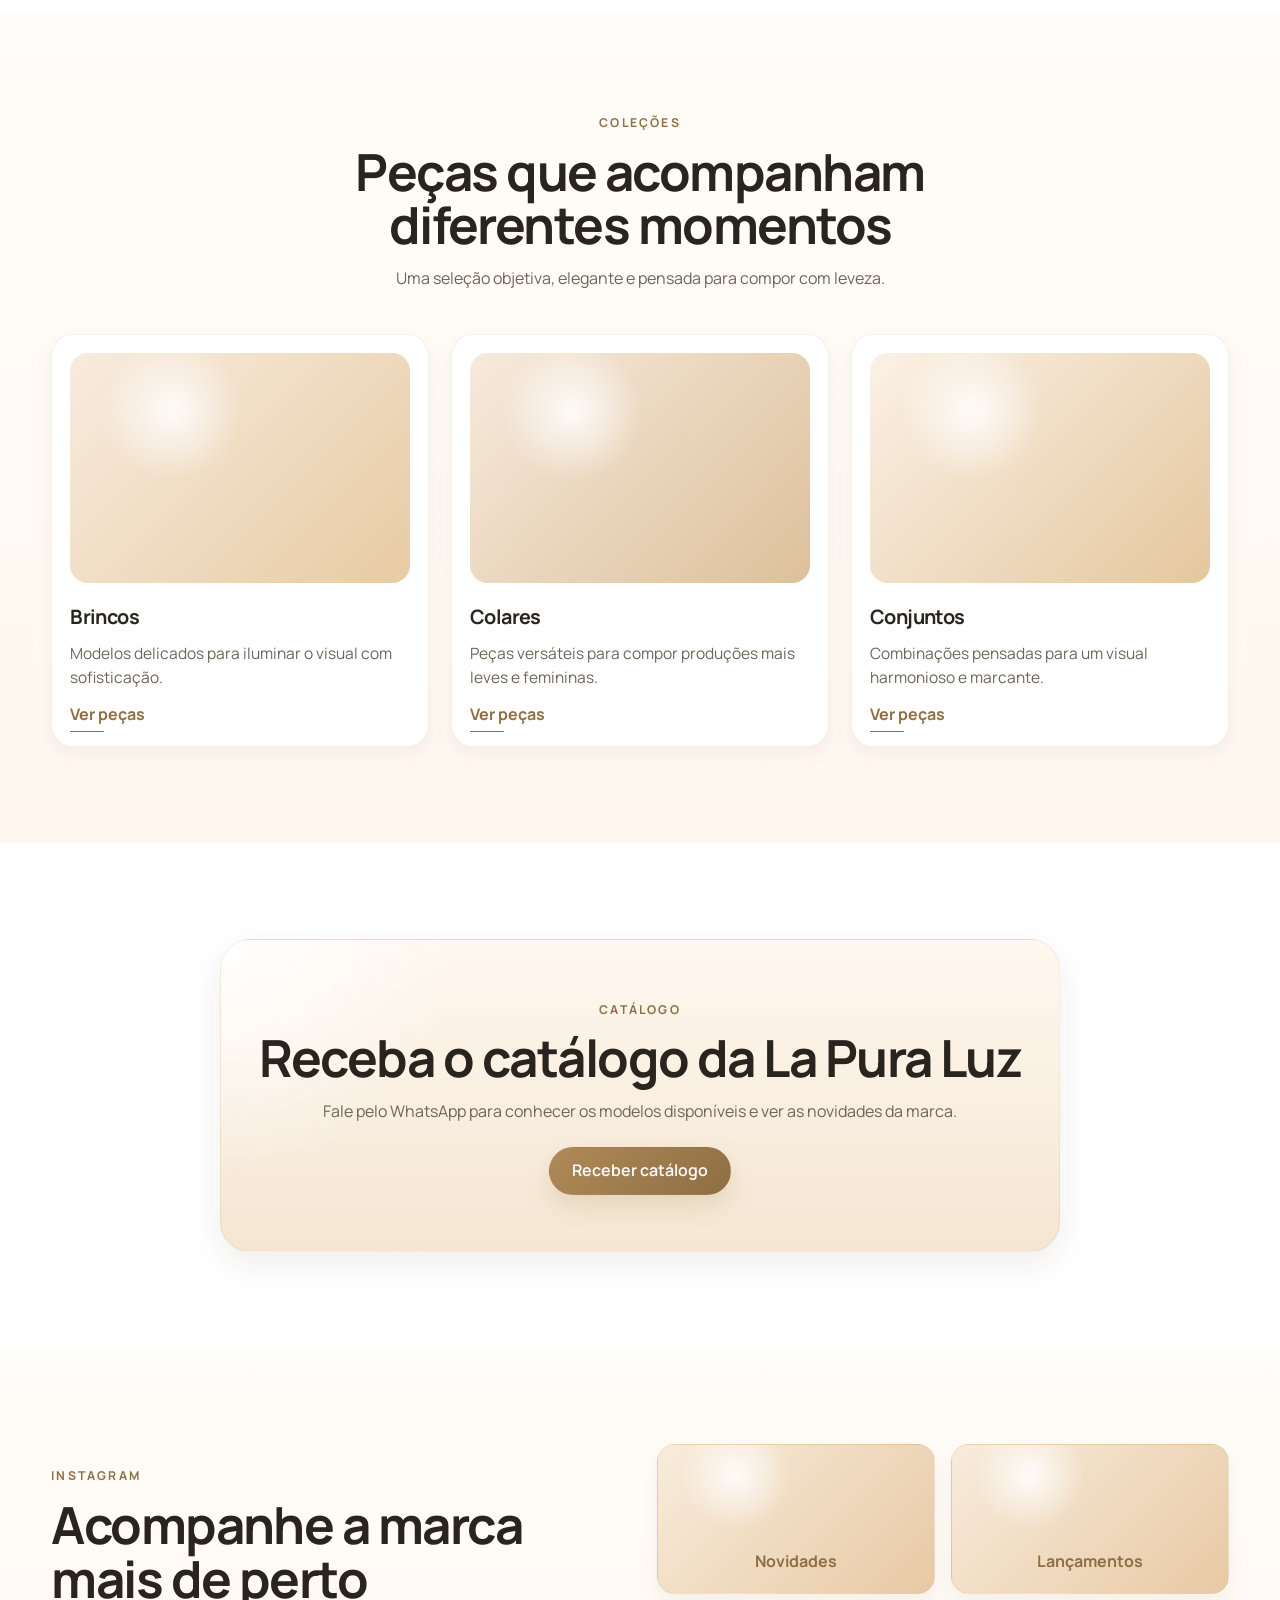
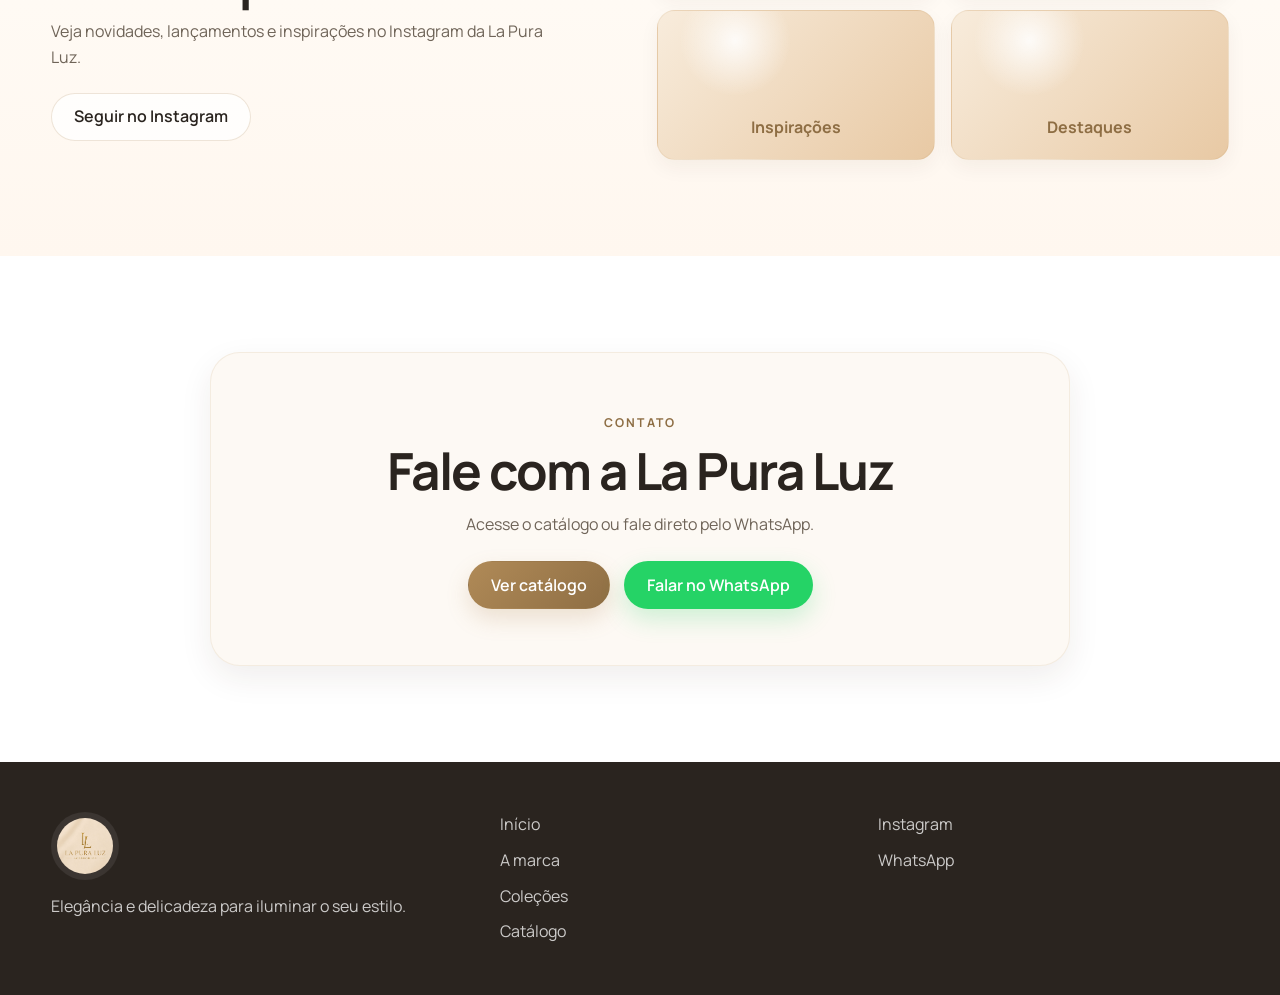
==== commit 2ccf0b04: "Update index.html" ====
--- a/index.html
+++ b/index.html
@@ -19,7 +19,7 @@
   <link rel="preconnect" href="https://fonts.googleapis.com" />
   <link rel="preconnect" href="https://fonts.gstatic.com" crossorigin />
   <link
-    href="https://fonts.googleapis.com/css2?family=Inter:wght@400;500;600;700;800&display=swap"
+    href="https://fonts.googleapis.com/css2?family=Manrope:wght@400;500;600;700;800&display=swap"
     rel="stylesheet"
   />
 
@@ -63,12 +63,12 @@
 
   <main>
     <section class="hero" id="inicio">
-      <div class="container hero-grid">
-        <div class="hero-text">
+      <div class="container hero-inner">
+        <div class="hero-copy">
           <span class="eyebrow">La Pura Luz Acessórios</span>
-          <h1>Acessórios em aço inox com elegância, leveza e estilo.</h1>
+          <h1>Elegância leve para acompanhar o seu estilo.</h1>
           <p>
-            Peças delicadas para valorizar seu visual com charme, presença e sofisticação.
+            Acessórios em aço inox com estética feminina, delicada e versátil para o dia a dia.
           </p>
 
           <div class="hero-buttons">
@@ -83,7 +83,7 @@
 
             <a
               href="https://www.instagram.com/lapuraluz.acessorios/"
-              class="btn btn-outline"
+              class="btn btn-secondary"
               target="_blank"
               rel="noopener noreferrer"
             >
@@ -91,50 +91,54 @@
             </a>
           </div>
 
-          <div class="hero-points">
-            <span>Peças em aço inox</span>
-            <span>Curadoria elegante</span>
-            <span>Atendimento pelo WhatsApp</span>
+          <div class="hero-mini-points">
+            <span>Aço inox</span>
+            <span>Curadoria feminina</span>
+            <span>Atendimento no WhatsApp</span>
           </div>
         </div>
-
-        <div class="hero-visual">
-          <div class="hero-logo-portrait-card">
-            <div class="hero-logo-portrait-inner">
-              <img src="logo.png" alt="Logo La Pura Luz Acessórios" class="hero-logo-portrait" />
-            </div>
-          </div>
-        </div>
-      </div>
-    </section>
-
-    <section class="about-section" id="marca">
-      <div class="container about-grid">
-        <div class="about-image-wrap">
-          <div class="about-logo-portrait-bg">
-            <div class="about-logo-portrait-inner">
-              <img src="logo.png" alt="Logo La Pura Luz Acessórios" class="about-logo-portrait" />
-            </div>
-          </div>
-        </div>
-
-        <div class="about-content">
+      </div>
+    </section>
+
+    <section class="brand-section" id="marca">
+      <div class="container brand-grid">
+        <div class="brand-text">
           <span class="eyebrow">A marca</span>
-          <h2>Beleza nos detalhes</h2>
+          <h2>Delicadeza, presença e sofisticação em cada detalhe.</h2>
           <p>
-            A La Pura Luz reúne acessórios femininos em aço inox com uma curadoria leve,
-            elegante e atual. Peças pensadas para valorizar seu estilo com delicadeza e presença.
+            A La Pura Luz reúne acessórios femininos em aço inox com uma curadoria elegante,
+            leve e atual. Peças pensadas para valorizar seu visual com charme e personalidade.
           </p>
 
           <a
             href="https://wa.me/5511963180253?text=Olá!%20Quero%20conhecer%20as%20coleções%20da%20La%20Pura%20Luz."
-            class="btn btn-outline"
+            class="btn btn-secondary"
             target="_blank"
             rel="noopener noreferrer"
           >
             Conhecer coleções
           </a>
         </div>
+
+        <div class="brand-card">
+          <div class="brand-card-top">
+            <img src="logo.png" alt="Logo La Pura Luz Acessórios" class="brand-card-logo" />
+          </div>
+
+          <div class="brand-card-body">
+            <strong>Essência da marca</strong>
+            <p>
+              Peças delicadas, visual sofisticado e uma seleção pensada para mulheres que gostam
+              de elegância sem excessos.
+            </p>
+
+            <div class="brand-tags">
+              <span>Elegante</span>
+              <span>Feminina</span>
+              <span>Versátil</span>
+            </div>
+          </div>
+        </div>
       </div>
     </section>
 
@@ -142,18 +146,18 @@
       <div class="container">
         <div class="section-head">
           <span class="eyebrow">Coleções</span>
-          <h2>Escolha o estilo que combina com você</h2>
-          <p>Uma seleção pensada para diferentes momentos e composições.</p>
+          <h2>Peças que acompanham diferentes momentos</h2>
+          <p>Uma seleção objetiva, elegante e pensada para compor com leveza.</p>
         </div>
 
         <div class="collections-grid">
           <article class="collection-card">
-            <div class="collection-image collection-image-1"></div>
+            <div class="collection-visual visual-1"></div>
             <h3>Brincos</h3>
-            <p>Modelos delicados e elegantes para iluminar seu visual.</p>
+            <p>Modelos delicados para iluminar o visual com sofisticação.</p>
             <a
               href="https://wa.me/5511963180253?text=Olá!%20Quero%20ver%20os%20brincos%20da%20La%20Pura%20Luz."
-              class="btn btn-text"
+              class="text-link"
               target="_blank"
               rel="noopener noreferrer"
             >
@@ -162,12 +166,12 @@
           </article>
 
           <article class="collection-card">
-            <div class="collection-image collection-image-2"></div>
+            <div class="collection-visual visual-2"></div>
             <h3>Colares</h3>
-            <p>Peças versáteis para compor produções leves e sofisticadas.</p>
+            <p>Peças versáteis para compor produções mais leves e femininas.</p>
             <a
               href="https://wa.me/5511963180253?text=Olá!%20Quero%20ver%20os%20colares%20da%20La%20Pura%20Luz."
-              class="btn btn-text"
+              class="text-link"
               target="_blank"
               rel="noopener noreferrer"
             >
@@ -176,26 +180,12 @@
           </article>
 
           <article class="collection-card">
-            <div class="collection-image collection-image-3"></div>
+            <div class="collection-visual visual-3"></div>
             <h3>Conjuntos</h3>
-            <p>Combinações pensadas para um visual harmônico e marcante.</p>
+            <p>Combinações pensadas para um visual harmonioso e marcante.</p>
             <a
               href="https://wa.me/5511963180253?text=Olá!%20Quero%20ver%20os%20conjuntos%20da%20La%20Pura%20Luz."
-              class="btn btn-text"
-              target="_blank"
-              rel="noopener noreferrer"
-            >
-              Ver peças
-            </a>
-          </article>
-
-          <article class="collection-card">
-            <div class="collection-image collection-image-4"></div>
-            <h3>Destaques</h3>
-            <p>Peças especiais para valorizar sua produção com personalidade.</p>
-            <a
-              href="https://wa.me/5511963180253?text=Olá!%20Quero%20ver%20os%20destaques%20da%20La%20Pura%20Luz."
-              class="btn btn-text"
+              class="text-link"
               target="_blank"
               rel="noopener noreferrer"
             >
@@ -209,9 +199,9 @@
     <section class="catalog-section" id="catalogo">
       <div class="container catalog-box">
         <span class="eyebrow">Catálogo</span>
-        <h2>Veja os modelos disponíveis</h2>
+        <h2>Receba o catálogo da La Pura Luz</h2>
         <p>
-          Fale pelo WhatsApp para receber o catálogo e conhecer as peças disponíveis.
+          Fale pelo WhatsApp para conhecer os modelos disponíveis e ver as novidades da marca.
         </p>
 
         <a
@@ -227,16 +217,16 @@
 
     <section class="instagram-section" id="instagram">
       <div class="container instagram-grid">
-        <div class="instagram-content">
+        <div class="instagram-copy">
           <span class="eyebrow">Instagram</span>
-          <h2>Acompanhe a La Pura Luz</h2>
+          <h2>Acompanhe a marca mais de perto</h2>
           <p>
-            Acompanhe novidades, lançamentos e inspirações no Instagram da marca.
+            Veja novidades, lançamentos e inspirações no Instagram da La Pura Luz.
           </p>
 
           <a
             href="https://www.instagram.com/lapuraluz.acessorios/"
-            class="btn btn-outline"
+            class="btn btn-secondary"
             target="_blank"
             rel="noopener noreferrer"
           >
@@ -244,11 +234,11 @@
           </a>
         </div>
 
-        <div class="instagram-cards">
-          <div class="insta-card">Novidades</div>
-          <div class="insta-card">Lançamentos</div>
-          <div class="insta-card">Inspirações</div>
-          <div class="insta-card">Destaques</div>
+        <div class="instagram-panel">
+          <div class="mini-card">Novidades</div>
+          <div class="mini-card">Lançamentos</div>
+          <div class="mini-card">Inspirações</div>
+          <div class="mini-card">Destaques</div>
         </div>
       </div>
     </section>
@@ -257,9 +247,7 @@
       <div class="container final-cta-box">
         <span class="eyebrow">Contato</span>
         <h2>Fale com a La Pura Luz</h2>
-        <p>
-          Acesse o catálogo ou fale com a loja pelo WhatsApp.
-        </p>
+        <p>Acesse o catálogo ou fale direto pelo WhatsApp.</p>
 
         <div class="final-cta-buttons">
           <a
@@ -296,7 +284,6 @@
         <a href="#marca">A marca</a>
         <a href="#colecoes">Coleções</a>
         <a href="#catalogo">Catálogo</a>
-        <a href="#instagram">Instagram</a>
       </div>
 
       <div class="footer-links">
--- a/style.css
+++ b/style.css
@@ -1,18 +1,20 @@
 :root {
-  --primary: #b8925c;
-  --primary-dark: #8d6a3e;
-  --primary-soft: #e9d5b6;
-  --bg: #fffaf5;
-  --bg-soft: #f7efe4;
-  --bg-strong: #efe1cd;
-  --text: #2d241c;
-  --text-soft: #6d6255;
+  --primary: #b08a57;
+  --primary-dark: #8e6e44;
+  --primary-soft: #e9dbc5;
+  --bg: #fdf9f4;
+  --bg-soft: #f7f0e7;
+  --bg-strong: #efe3d2;
+  --text: #2a241f;
+  --text-soft: #6f6458;
   --white: #ffffff;
-  --border: rgba(184, 146, 92, 0.18);
-  --shadow: 0 10px 30px rgba(61, 43, 20, 0.08);
-  --shadow-soft: 0 6px 18px rgba(61, 43, 20, 0.06);
-  --radius: 22px;
+  --border: rgba(176, 138, 87, 0.16);
+  --shadow: 0 12px 32px rgba(61, 43, 20, 0.08);
+  --shadow-soft: 0 8px 20px rgba(61, 43, 20, 0.05);
   --container: 1180px;
+  --radius-xl: 30px;
+  --radius-lg: 22px;
+  --radius-md: 16px;
   --transition: all 0.28s ease;
 }
 
@@ -27,7 +29,7 @@
 }
 
 body {
-  font-family: "Inter", sans-serif;
+  font-family: "Manrope", sans-serif;
   background: var(--white);
   color: var(--text);
   line-height: 1.6;
@@ -58,9 +60,9 @@
 
 .eyebrow {
   display: inline-block;
-  font-size: 0.78rem;
+  font-size: 0.76rem;
   font-weight: 700;
-  letter-spacing: 0.16em;
+  letter-spacing: 0.18em;
   text-transform: uppercase;
   color: var(--primary-dark);
   margin-bottom: 12px;
@@ -70,8 +72,8 @@
 h2,
 h3,
 .brand-name {
-  font-family: "Inter", sans-serif;
-  letter-spacing: -0.02em;
+  font-family: "Manrope", sans-serif;
+  letter-spacing: -0.03em;
 }
 
 p {
@@ -89,6 +91,7 @@
   font-weight: 600;
   transition: var(--transition);
   cursor: pointer;
+  white-space: nowrap;
 }
 
 .btn:hover {
@@ -98,40 +101,43 @@
 .btn-primary {
   background: linear-gradient(135deg, var(--primary), var(--primary-dark));
   color: var(--white);
-  box-shadow: 0 10px 24px rgba(184, 146, 92, 0.22);
-}
-
-.btn-outline {
+  box-shadow: 0 10px 22px rgba(176, 138, 87, 0.22);
+}
+
+.btn-primary:hover {
+  filter: brightness(1.03);
+}
+
+.btn-secondary {
   background: rgba(255, 255, 255, 0.75);
-  color: var(--primary-dark);
-  border-color: rgba(184, 146, 92, 0.32);
-}
-
-.btn-outline:hover {
+  color: var(--text);
+  border-color: rgba(176, 138, 87, 0.22);
+}
+
+.btn-secondary:hover {
   background: var(--bg-soft);
 }
 
 .btn-whatsapp {
   background: #25d366;
   color: var(--white);
-  box-shadow: 0 10px 24px rgba(37, 211, 102, 0.2);
+  box-shadow: 0 10px 24px rgba(37, 211, 102, 0.22);
 }
 
 .btn-whatsapp:hover {
-  background: #1fbe5a;
-}
-
-.btn-text {
-  min-height: auto;
-  padding: 0;
-  border: 0;
-  border-radius: 0;
+  background: #1fbe5b;
+}
+
+.text-link {
+  display: inline-flex;
+  align-items: center;
+  gap: 6px;
+  font-weight: 700;
   color: var(--primary-dark);
-  font-weight: 700;
   position: relative;
 }
 
-.btn-text::after {
+.text-link::after {
   content: "";
   position: absolute;
   left: 0;
@@ -144,7 +150,7 @@
   transition: var(--transition);
 }
 
-.btn-text:hover::after {
+.text-link:hover::after {
   transform: scaleX(1);
 }
 
@@ -153,9 +159,9 @@
   position: sticky;
   top: 0;
   z-index: 100;
-  background: rgba(255, 250, 245, 0.84);
-  backdrop-filter: blur(14px);
-  border-bottom: 1px solid rgba(184, 146, 92, 0.1);
+  background: rgba(253, 249, 244, 0.88);
+  backdrop-filter: blur(12px);
+  border-bottom: 1px solid rgba(176, 138, 87, 0.08);
 }
 
 .header-wrap {
@@ -174,17 +180,17 @@
 }
 
 .brand-logo {
-  width: 44px;
-  height: 44px;
+  width: 42px;
+  height: 42px;
   object-fit: contain;
   border-radius: 50%;
-  background: #f4e7d4;
+  background: #f4eadc;
   padding: 4px;
   box-shadow: var(--shadow-soft);
 }
 
 .brand-name {
-  font-size: 1.12rem;
+  font-size: 1.08rem;
   font-weight: 700;
   color: var(--text);
   white-space: nowrap;
@@ -193,7 +199,7 @@
 .main-nav {
   display: flex;
   align-items: center;
-  gap: 22px;
+  gap: 24px;
 }
 
 .main-nav a {
@@ -235,35 +241,47 @@
 
 /* HERO */
 .hero {
+  position: relative;
   background:
-    radial-gradient(circle at 12% 18%, rgba(255,255,255,.8), transparent 24%),
-    radial-gradient(circle at 85% 25%, rgba(255,255,255,.45), transparent 22%),
-    linear-gradient(180deg, #f8ecd9 0%, #fff9f1 55%, #f3e4d1 100%);
+    radial-gradient(circle at 12% 18%, rgba(255,255,255,.75), transparent 24%),
+    radial-gradient(circle at 85% 20%, rgba(255,255,255,.35), transparent 22%),
+    linear-gradient(180deg, #f8ecdc 0%, #fdf8f2 58%, #f4e7d6 100%);
   min-height: calc(100vh - 82px);
   display: flex;
   align-items: center;
   overflow: hidden;
 }
 
-.hero-grid {
-  display: grid;
-  grid-template-columns: 1.05fr 0.95fr;
-  align-items: center;
-  gap: 54px;
-  padding: 54px 0;
-}
-
-.hero-text h1 {
-  font-size: clamp(2.3rem, 5vw, 4.2rem);
-  line-height: 1.02;
+.hero::after {
+  content: "";
+  position: absolute;
+  inset: 0;
+  background:
+    linear-gradient(90deg, rgba(255,255,255,0.28), transparent 35%);
+  pointer-events: none;
+}
+
+.hero-inner {
+  position: relative;
+  z-index: 1;
+  padding: 78px 0 72px;
+}
+
+.hero-copy {
+  max-width: 760px;
+}
+
+.hero-copy h1 {
+  font-size: clamp(2.5rem, 5vw, 4.6rem);
+  line-height: 0.98;
   margin-bottom: 18px;
   color: var(--text);
-  max-width: 700px;
-}
-
-.hero-text p {
+  max-width: 720px;
+}
+
+.hero-copy p {
+  font-size: 1.05rem;
   max-width: 560px;
-  font-size: 1.05rem;
 }
 
 .hero-buttons {
@@ -273,135 +291,119 @@
   margin-top: 26px;
 }
 
-.hero-points {
+.hero-mini-points {
   display: flex;
   flex-wrap: wrap;
   gap: 10px;
   margin-top: 22px;
 }
 
-.hero-points span {
+.hero-mini-points span {
   padding: 10px 14px;
   border-radius: 999px;
   background: rgba(255,255,255,.72);
-  border: 1px solid rgba(184,146,92,.14);
+  border: 1px solid rgba(176, 138, 87, 0.12);
   color: var(--text);
-  font-size: 0.92rem;
+  font-size: 0.9rem;
   font-weight: 600;
   box-shadow: var(--shadow-soft);
 }
 
-.hero-visual {
-  display: flex;
-  justify-content: center;
-}
-
-.hero-logo-portrait-card {
-  width: 100%;
-  max-width: 360px;
-  padding: 18px;
-  border-radius: 32px;
-  background:
-    radial-gradient(circle at top left, rgba(255,255,255,.95), transparent 26%),
-    radial-gradient(circle at bottom right, rgba(216,185,131,.22), transparent 30%),
-    linear-gradient(180deg, #fbf2e6 0%, #f0dfc5 100%);
-  border: 1px solid rgba(184, 146, 92, 0.16);
-  box-shadow: 0 18px 42px rgba(61, 43, 20, 0.12);
-}
-
-.hero-logo-portrait-inner {
-  width: 100%;
-  aspect-ratio: 4 / 5;
-  border-radius: 24px;
-  display: flex;
-  align-items: center;
-  justify-content: center;
-  background:
-    linear-gradient(180deg, rgba(255,255,255,0.82), rgba(255,255,255,0.5));
-  padding: 24px;
-  overflow: hidden;
-}
-
-.hero-logo-portrait {
-  width: 100%;
-  max-width: 240px;
-  max-height: 100%;
-  object-fit: contain;
-  filter: drop-shadow(0 10px 22px rgba(141, 112, 63, 0.1));
-}
-
-/* ABOUT */
-.about-section {
-  padding: 88px 0;
+/* BRAND SECTION */
+.brand-section {
+  padding: 96px 0;
   background: var(--white);
 }
 
-.about-grid {
+.brand-grid {
   display: grid;
-  grid-template-columns: 0.9fr 1.1fr;
-  align-items: center;
-  gap: 56px;
-}
-
-.about-image-wrap {
-  display: flex;
-  justify-content: center;
-}
-
-.about-logo-portrait-bg {
-  width: 100%;
-  max-width: 380px;
-  padding: 18px;
-  border-radius: 30px;
-  background:
-    radial-gradient(circle at top left, rgba(255,255,255,0.92), transparent 28%),
-    radial-gradient(circle at bottom right, rgba(216,185,131,0.22), transparent 30%),
-    linear-gradient(180deg, #f8ecdc 0%, #f1dfc5 100%);
-  box-shadow: 0 18px 40px rgba(61, 43, 20, 0.12);
-  border: 1px solid rgba(184, 146, 92, 0.16);
-}
-
-.about-logo-portrait-inner {
-  width: 100%;
-  aspect-ratio: 4 / 5;
-  border-radius: 22px;
-  background: linear-gradient(180deg, rgba(255,255,255,0.82), rgba(255,255,255,0.48));
-  display: flex;
-  align-items: center;
-  justify-content: center;
-  padding: 28px;
-}
-
-.about-logo-portrait {
-  width: 100%;
-  max-width: 250px;
-  max-height: 100%;
-  object-fit: contain;
-}
-
-.about-content h2,
+  grid-template-columns: 1.05fr 0.95fr;
+  gap: 42px;
+  align-items: center;
+}
+
+.brand-text h2,
 .section-head h2,
 .catalog-box h2,
-.instagram-content h2,
+.instagram-copy h2,
 .final-cta-box h2 {
-  font-size: clamp(1.9rem, 4vw, 3rem);
-  line-height: 1.06;
+  font-size: clamp(2rem, 4vw, 3.2rem);
+  line-height: 1.05;
   margin-bottom: 14px;
   color: var(--text);
 }
 
-.about-content p {
+.brand-text p {
   max-width: 560px;
-}
-
-.about-content .btn {
+  font-size: 1rem;
+}
+
+.brand-text .btn {
   margin-top: 22px;
+}
+
+.brand-card {
+  border-radius: var(--radius-xl);
+  overflow: hidden;
+  background: var(--white);
+  border: 1px solid rgba(176, 138, 87, 0.12);
+  box-shadow: var(--shadow);
+}
+
+.brand-card-top {
+  background:
+    radial-gradient(circle at top left, rgba(255,255,255,.92), transparent 28%),
+    radial-gradient(circle at bottom right, rgba(176,138,87,.18), transparent 30%),
+    linear-gradient(180deg, #f9efdf 0%, #efe0ca 100%);
+  min-height: 320px;
+  display: flex;
+  align-items: center;
+  justify-content: center;
+  padding: 36px;
+}
+
+.brand-card-logo {
+  width: 100%;
+  max-width: 210px;
+  object-fit: contain;
+  filter: drop-shadow(0 10px 20px rgba(141, 112, 63, 0.08));
+}
+
+.brand-card-body {
+  padding: 26px 24px 28px;
+}
+
+.brand-card-body strong {
+  display: block;
+  font-size: 1.04rem;
+  margin-bottom: 10px;
+  color: var(--text);
+}
+
+.brand-card-body p {
+  font-size: 0.96rem;
+}
+
+.brand-tags {
+  display: flex;
+  flex-wrap: wrap;
+  gap: 10px;
+  margin-top: 18px;
+}
+
+.brand-tags span {
+  padding: 9px 13px;
+  border-radius: 999px;
+  background: var(--bg-soft);
+  color: var(--primary-dark);
+  font-size: 0.88rem;
+  font-weight: 700;
 }
 
 /* COLLECTIONS */
 .collections-section {
-  padding: 88px 0;
-  background: linear-gradient(180deg, #fffdf9 0%, #fff7ee 100%);
+  padding: 96px 0;
+  background: linear-gradient(180deg, #fffdf9 0%, #fff7ef 100%);
 }
 
 .section-head {
@@ -412,81 +414,75 @@
 
 .collections-grid {
   display: grid;
-  grid-template-columns: repeat(4, 1fr);
+  grid-template-columns: repeat(3, 1fr);
   gap: 22px;
 }
 
 .collection-card {
   background: var(--white);
-  border: 1px solid rgba(184, 146, 92, 0.12);
-  border-radius: 24px;
+  border-radius: var(--radius-lg);
+  border: 1px solid rgba(176, 138, 87, 0.12);
   padding: 18px;
   box-shadow: var(--shadow-soft);
   transition: var(--transition);
 }
 
 .collection-card:hover {
-  transform: translateY(-6px);
+  transform: translateY(-5px);
   box-shadow: var(--shadow);
 }
 
-.collection-image {
-  height: 220px;
+.collection-visual {
+  height: 230px;
   border-radius: 18px;
   margin-bottom: 18px;
 }
 
-.collection-image-1 {
+.visual-1 {
   background:
-    radial-gradient(circle at 30% 30%, rgba(255,255,255,.88), transparent 25%),
-    linear-gradient(135deg, #f8ecde, #e8cba1);
-}
-
-.collection-image-2 {
+    radial-gradient(circle at 30% 25%, rgba(255,255,255,.86), transparent 24%),
+    linear-gradient(135deg, #f8ecdf, #e7cba3);
+}
+
+.visual-2 {
   background:
-    radial-gradient(circle at 30% 30%, rgba(255,255,255,.88), transparent 25%),
-    linear-gradient(135deg, #f6eadf, #d8b589);
-}
-
-.collection-image-3 {
+    radial-gradient(circle at 30% 25%, rgba(255,255,255,.86), transparent 24%),
+    linear-gradient(135deg, #f7eadd, #dcc09a);
+}
+
+.visual-3 {
   background:
-    radial-gradient(circle at 30% 30%, rgba(255,255,255,.88), transparent 25%),
-    linear-gradient(135deg, #fbf2e8, #e2c59d);
-}
-
-.collection-image-4 {
-  background:
-    radial-gradient(circle at 30% 30%, rgba(255,255,255,.88), transparent 25%),
-    linear-gradient(135deg, #f6e6d6, #e1b983);
+    radial-gradient(circle at 30% 25%, rgba(255,255,255,.86), transparent 24%),
+    linear-gradient(135deg, #fbf1e6, #e4c79e);
 }
 
 .collection-card h3 {
-  font-size: 1.25rem;
+  font-size: 1.24rem;
   margin-bottom: 8px;
   color: var(--text);
 }
 
 .collection-card p {
+  margin-bottom: 12px;
   font-size: 0.97rem;
-  margin-bottom: 12px;
 }
 
 /* CATALOG */
 .catalog-section {
-  padding: 88px 0;
+  padding: 96px 0;
   background: var(--white);
 }
 
 .catalog-box {
-  max-width: 820px;
+  max-width: 840px;
   margin: 0 auto;
   text-align: center;
-  padding: 54px 28px;
-  border-radius: 30px;
+  padding: 56px 30px;
+  border-radius: var(--radius-xl);
   background:
     radial-gradient(circle at top left, rgba(255,255,255,.95), transparent 26%),
-    linear-gradient(180deg, #fff9f1 0%, #f5e7d4 100%);
-  border: 1px solid rgba(184, 146, 92, 0.14);
+    linear-gradient(180deg, #fff8f0 0%, #f4e6d2 100%);
+  border: 1px solid rgba(176, 138, 87, 0.12);
   box-shadow: var(--shadow);
 }
 
@@ -496,8 +492,8 @@
 
 /* INSTAGRAM */
 .instagram-section {
-  padding: 88px 0;
-  background: linear-gradient(180deg, #fffdf9 0%, #fff7ee 100%);
+  padding: 96px 0;
+  background: linear-gradient(180deg, #fffdf9 0%, #fff7ef 100%);
 }
 
 .instagram-grid {
@@ -507,19 +503,27 @@
   align-items: center;
 }
 
-.instagram-cards {
+.instagram-copy p {
+  max-width: 500px;
+}
+
+.instagram-copy .btn {
+  margin-top: 22px;
+}
+
+.instagram-panel {
   display: grid;
   grid-template-columns: repeat(2, 1fr);
   gap: 16px;
 }
 
-.insta-card {
+.mini-card {
   min-height: 150px;
-  border-radius: 20px;
+  border-radius: 18px;
   background:
-    radial-gradient(circle at 30% 20%, rgba(255,255,255,.82), transparent 25%),
-    linear-gradient(135deg, #f7ead8, #e8c9a3);
-  border: 1px solid rgba(184,146,92,.12);
+    radial-gradient(circle at 28% 20%, rgba(255,255,255,.86), transparent 24%),
+    linear-gradient(135deg, #f8ecdc, #e8c9a4);
+  border: 1px solid rgba(176, 138, 87, 0.12);
   box-shadow: var(--shadow-soft);
   display: flex;
   align-items: end;
@@ -532,18 +536,18 @@
 
 /* FINAL CTA */
 .final-cta {
-  padding: 88px 0;
+  padding: 96px 0;
   background: var(--white);
 }
 
 .final-cta-box {
-  max-width: 900px;
+  max-width: 860px;
   margin: 0 auto;
   text-align: center;
-  padding: 56px 28px;
-  border-radius: 30px;
+  padding: 56px 30px;
+  border-radius: var(--radius-xl);
   background: var(--bg);
-  border: 1px solid rgba(184, 146, 92, 0.14);
+  border: 1px solid rgba(176, 138, 87, 0.12);
   box-shadow: var(--shadow);
 }
 
@@ -557,15 +561,15 @@
 
 /* FOOTER */
 .site-footer {
-  background: #2d241c;
+  background: #2a241f;
   color: rgba(255,255,255,.88);
-  padding: 48px 0;
+  padding: 50px 0;
 }
 
 .footer-grid {
   display: grid;
   grid-template-columns: 1.2fr 1fr 1fr;
-  gap: 26px;
+  gap: 28px;
 }
 
 .footer-logo {
@@ -580,7 +584,7 @@
 
 .footer-brand p,
 .footer-links a {
-  color: rgba(255,255,255,.78);
+  color: rgba(255,255,255,.76);
 }
 
 .footer-links {
@@ -593,7 +597,7 @@
   color: var(--white);
 }
 
-/* FLOAT WHATS */
+/* FLOAT */
 .float-whats {
   position: fixed;
   right: 18px;
@@ -630,8 +634,7 @@
 
 /* TABLET */
 @media (max-width: 1024px) {
-  .hero-grid,
-  .about-grid,
+  .brand-grid,
   .instagram-grid {
     grid-template-columns: 1fr;
   }
@@ -640,29 +643,38 @@
     grid-template-columns: repeat(2, 1fr);
   }
 
-  .hero {
-    min-height: auto;
-  }
-
-  .hero-grid {
-    padding: 44px 0;
-    gap: 36px;
-  }
-
-  .hero-text,
-  .about-content,
-  .instagram-content {
+  .hero-inner {
+    padding: 64px 0 60px;
+  }
+
+  .hero-copy {
+    max-width: 100%;
     text-align: center;
   }
 
-  .hero-text p,
-  .about-content p {
+  .hero-copy p {
     margin: 0 auto;
   }
 
   .hero-buttons,
-  .hero-points {
+  .hero-mini-points {
     justify-content: center;
+  }
+
+  .brand-text {
+    text-align: center;
+  }
+
+  .brand-text p {
+    margin: 0 auto;
+  }
+
+  .instagram-copy {
+    text-align: center;
+  }
+
+  .instagram-copy p {
+    margin: 0 auto;
   }
 
   .footer-grid {
@@ -686,9 +698,9 @@
     align-items: flex-start;
     gap: 12px;
     padding: 16px;
-    background: rgba(255, 250, 245, 0.98);
-    border: 1px solid rgba(184,146,92,.12);
-    border-radius: 20px;
+    background: rgba(253, 249, 244, 0.98);
+    border: 1px solid rgba(176, 138, 87, 0.12);
+    border-radius: 18px;
     box-shadow: var(--shadow);
     backdrop-filter: blur(12px);
   }
@@ -709,14 +721,14 @@
   }
 
   .brand-name {
-    font-size: 1rem;
-  }
-
-  .hero-text h1,
-  .about-content h2,
+    font-size: 0.98rem;
+  }
+
+  .hero-copy h1,
+  .brand-text h2,
   .section-head h2,
   .catalog-box h2,
-  .instagram-content h2,
+  .instagram-copy h2,
   .final-cta-box h2 {
     font-size: 2rem;
   }
@@ -728,26 +740,33 @@
 
   .hero-buttons .btn,
   .final-cta-buttons .btn,
-  .catalog-box .btn {
+  .catalog-box .btn,
+  .instagram-copy .btn {
     width: 100%;
   }
 
   .collections-grid,
-  .instagram-cards {
+  .instagram-panel {
     grid-template-columns: 1fr;
   }
 
-  .hero-logo-portrait-card,
-  .about-logo-portrait-bg {
-    max-width: 320px;
-  }
-
-  .about-section,
+  .hero,
+  .brand-section,
   .collections-section,
   .catalog-section,
   .instagram-section,
   .final-cta {
-    padding: 68px 0;
+    padding: 0;
+  }
+
+  .hero-inner,
+  .brand-section,
+  .collections-section,
+  .catalog-section,
+  .instagram-section,
+  .final-cta {
+    padding-top: 68px;
+    padding-bottom: 68px;
   }
 
   .catalog-box,
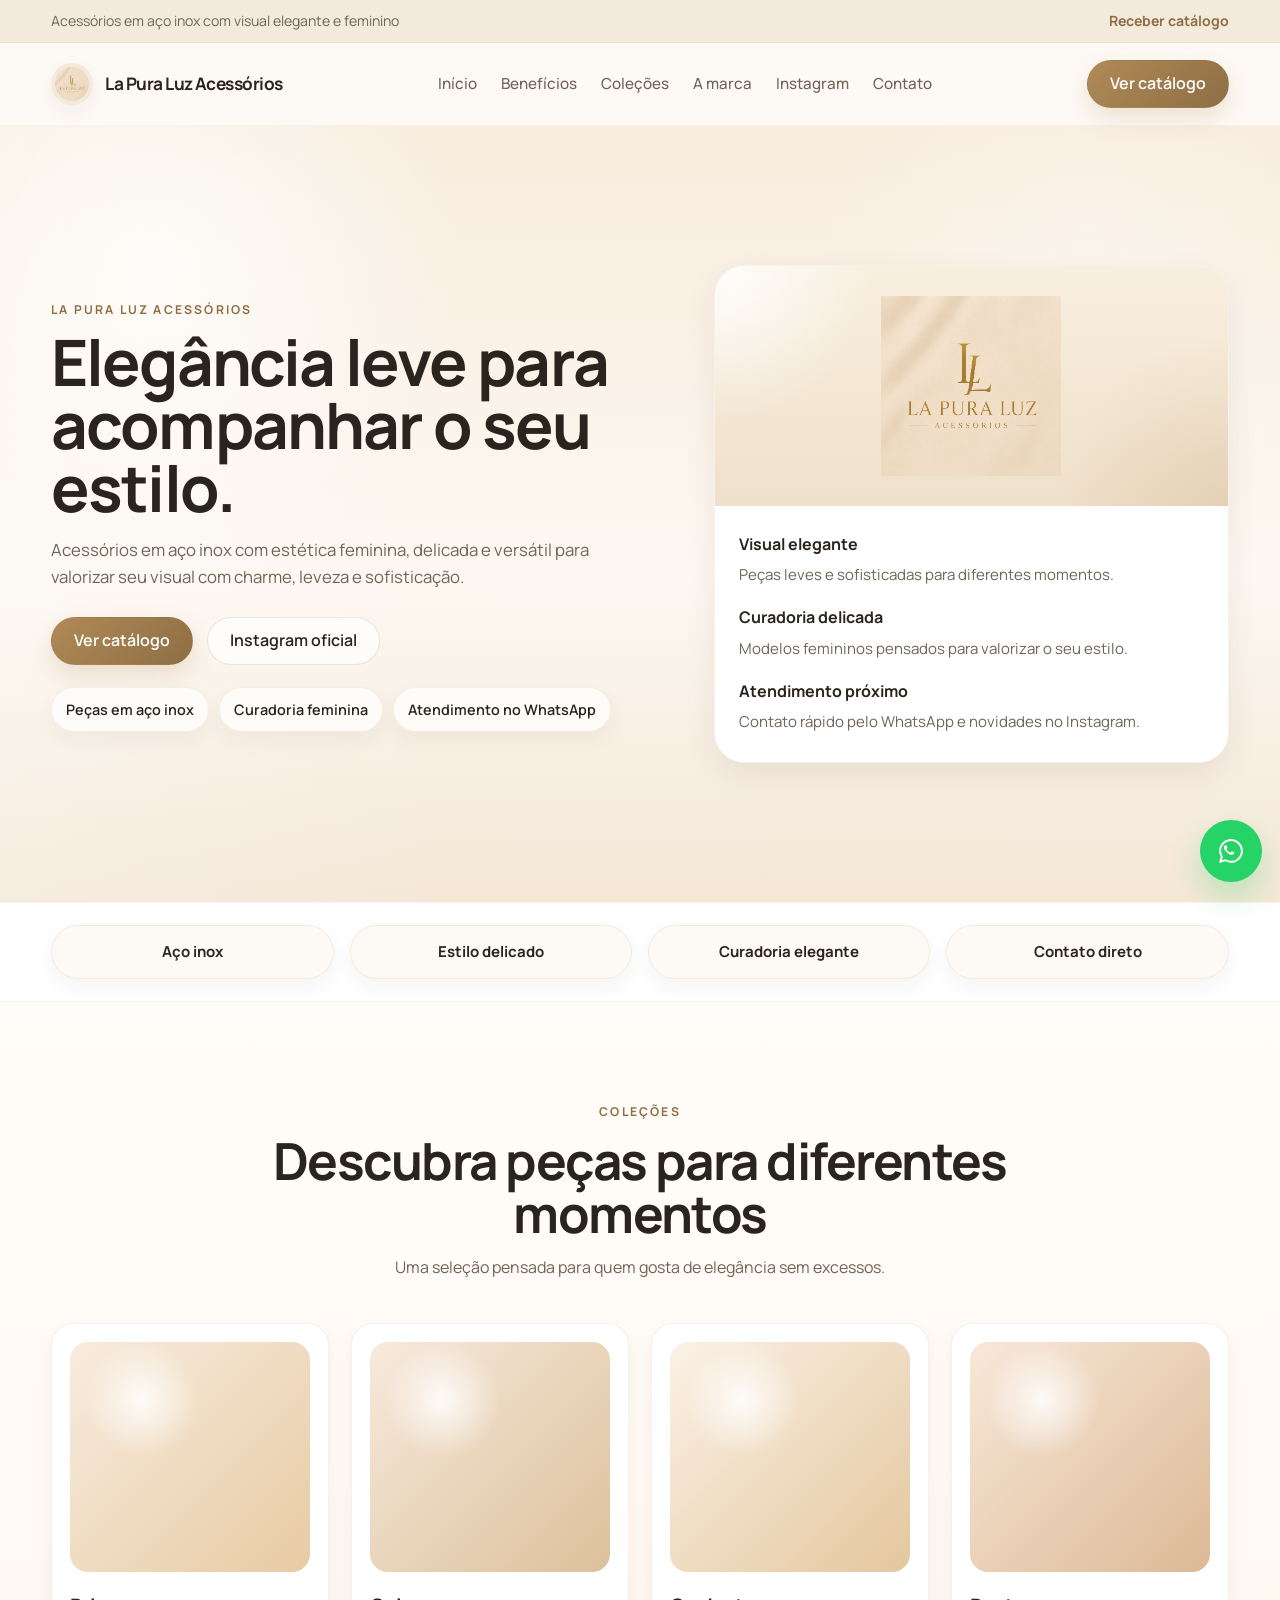
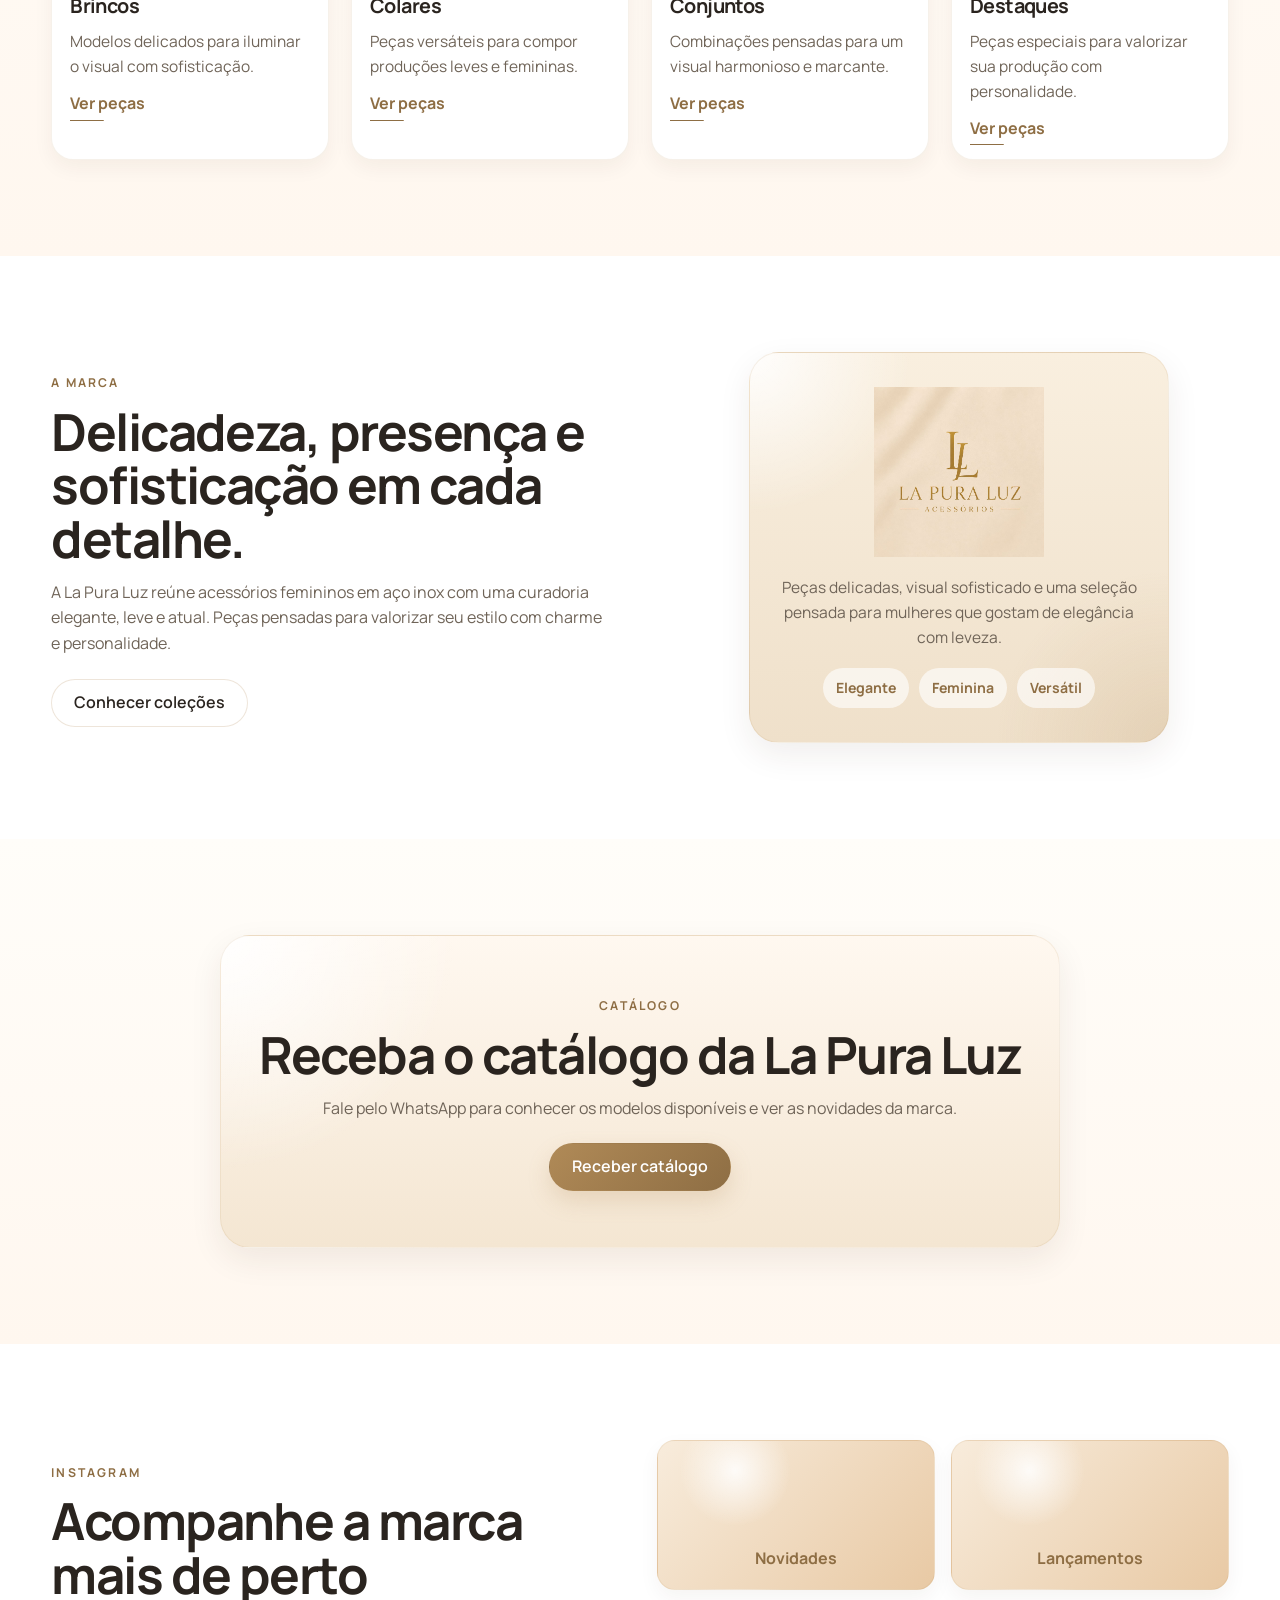
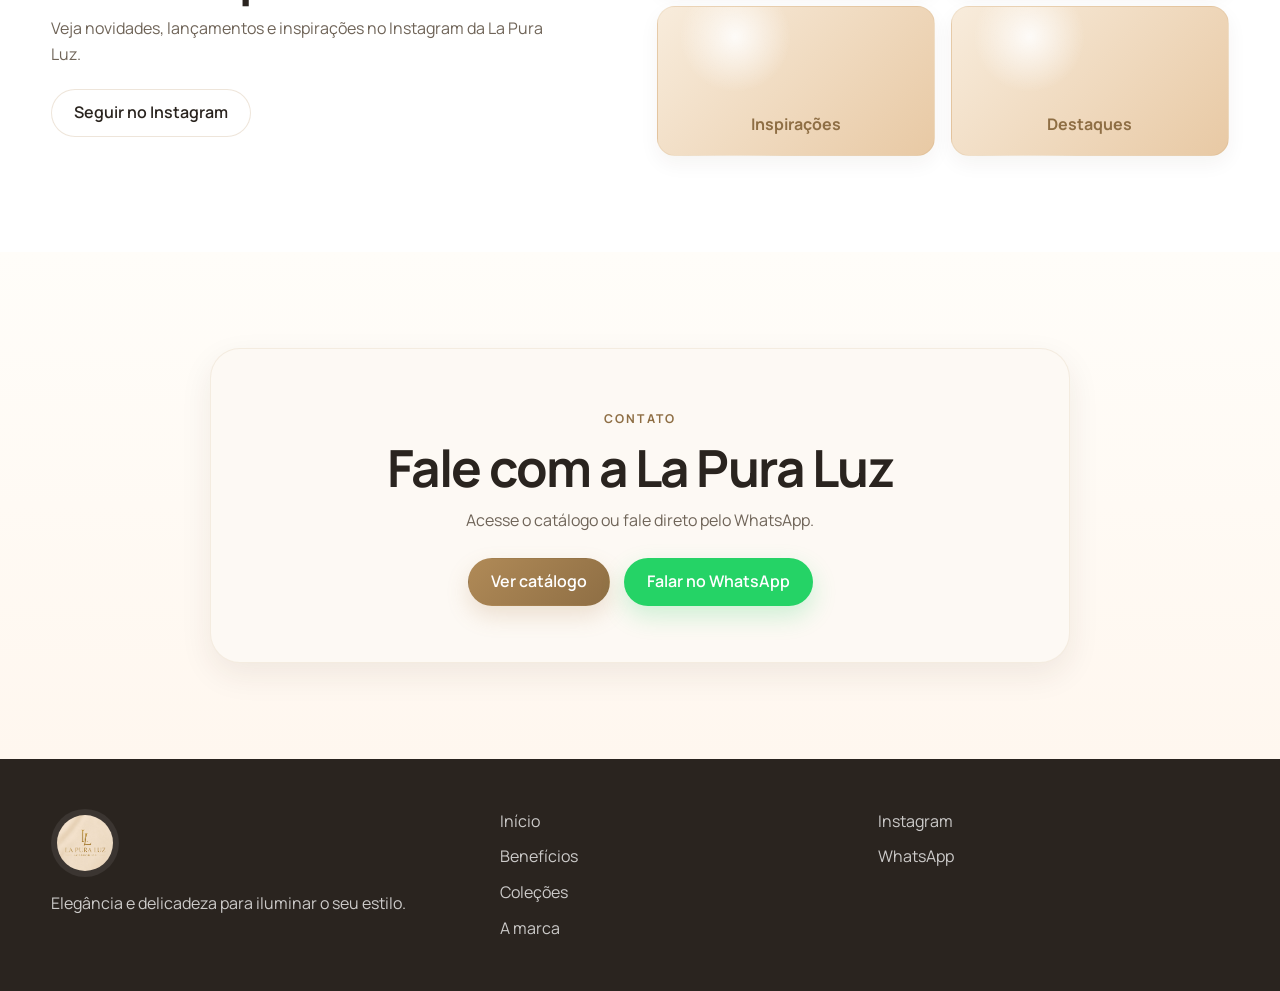
==== commit 9404b5d7: "Revise content and add benefits and collections sections Updated meta descriptions and added new sec" ====
--- a/index.html
+++ b/index.html
@@ -6,12 +6,12 @@
   <title>La Pura Luz Acessórios</title>
   <meta
     name="description"
-    content="Acessórios em aço inox com elegância, leveza e estilo para o seu dia a dia."
+    content="Acessórios em aço inox com elegância, delicadeza e estilo para o seu dia a dia."
   />
   <meta property="og:title" content="La Pura Luz Acessórios" />
   <meta
     property="og:description"
-    content="Acessórios em aço inox com elegância, leveza e estilo para o seu dia a dia."
+    content="Acessórios em aço inox com elegância, delicadeza e estilo para o seu dia a dia."
   />
   <meta property="og:type" content="website" />
   <meta property="og:image" content="logo.png" />
@@ -26,6 +26,19 @@
   <link rel="stylesheet" href="style.css" />
 </head>
 <body>
+  <div class="topbar">
+    <div class="container topbar-wrap">
+      <span>Acessórios em aço inox com visual elegante e feminino</span>
+      <a
+        href="https://wa.me/5511963180253?text=Olá!%20Quero%20receber%20o%20catálogo%20da%20La%20Pura%20Luz."
+        target="_blank"
+        rel="noopener noreferrer"
+      >
+        Receber catálogo
+      </a>
+    </div>
+  </div>
+
   <header class="site-header">
     <div class="container header-wrap">
       <a href="#inicio" class="brand">
@@ -41,16 +54,16 @@
 
       <nav class="main-nav" id="main-nav">
         <a href="#inicio">Início</a>
+        <a href="#beneficios">Benefícios</a>
+        <a href="#colecoes">Coleções</a>
         <a href="#marca">A marca</a>
-        <a href="#colecoes">Coleções</a>
-        <a href="#catalogo">Catálogo</a>
         <a href="#instagram">Instagram</a>
         <a href="#contato">Contato</a>
       </nav>
 
       <div class="header-actions">
         <a
-          href="https://wa.me/5511963180253?text=Olá!%20Vim%20pelo%20site%20da%20La%20Pura%20Luz%20Acessórios%20e%20quero%20receber%20o%20catálogo."
+          href="https://wa.me/5511963180253?text=Olá!%20Quero%20receber%20o%20catálogo%20da%20La%20Pura%20Luz."
           class="btn btn-primary"
           target="_blank"
           rel="noopener noreferrer"
@@ -63,17 +76,18 @@
 
   <main>
     <section class="hero" id="inicio">
-      <div class="container hero-inner">
+      <div class="container hero-grid">
         <div class="hero-copy">
           <span class="eyebrow">La Pura Luz Acessórios</span>
           <h1>Elegância leve para acompanhar o seu estilo.</h1>
           <p>
-            Acessórios em aço inox com estética feminina, delicada e versátil para o dia a dia.
+            Acessórios em aço inox com estética feminina, delicada e versátil para valorizar seu visual
+            com charme, leveza e sofisticação.
           </p>
 
           <div class="hero-buttons">
             <a
-              href="https://wa.me/5511963180253?text=Olá!%20Vim%20pelo%20site%20da%20La%20Pura%20Luz%20Acessórios%20e%20quero%20receber%20o%20catálogo."
+              href="https://wa.me/5511963180253?text=Olá!%20Quero%20receber%20o%20catálogo%20da%20La%20Pura%20Luz."
               class="btn btn-primary"
               target="_blank"
               rel="noopener noreferrer"
@@ -91,23 +105,123 @@
             </a>
           </div>
 
-          <div class="hero-mini-points">
-            <span>Aço inox</span>
+          <div class="hero-badges">
+            <span>Peças em aço inox</span>
             <span>Curadoria feminina</span>
             <span>Atendimento no WhatsApp</span>
           </div>
         </div>
+
+        <div class="hero-card">
+          <div class="hero-card-top">
+            <img src="logo.png" alt="Logo La Pura Luz Acessórios" class="hero-card-logo" />
+          </div>
+
+          <div class="hero-card-bottom">
+            <div class="hero-feature">
+              <strong>Visual elegante</strong>
+              <p>Peças leves e sofisticadas para diferentes momentos.</p>
+            </div>
+
+            <div class="hero-feature">
+              <strong>Curadoria delicada</strong>
+              <p>Modelos femininos pensados para valorizar o seu estilo.</p>
+            </div>
+
+            <div class="hero-feature">
+              <strong>Atendimento próximo</strong>
+              <p>Contato rápido pelo WhatsApp e novidades no Instagram.</p>
+            </div>
+          </div>
+        </div>
+      </div>
+    </section>
+
+    <section class="benefits-strip" id="beneficios">
+      <div class="container benefits-grid">
+        <div class="benefit-pill">Aço inox</div>
+        <div class="benefit-pill">Estilo delicado</div>
+        <div class="benefit-pill">Curadoria elegante</div>
+        <div class="benefit-pill">Contato direto</div>
+      </div>
+    </section>
+
+    <section class="collections-section" id="colecoes">
+      <div class="container">
+        <div class="section-head">
+          <span class="eyebrow">Coleções</span>
+          <h2>Descubra peças para diferentes momentos</h2>
+          <p>Uma seleção pensada para quem gosta de elegância sem excessos.</p>
+        </div>
+
+        <div class="collections-grid">
+          <article class="collection-card">
+            <div class="collection-visual visual-1"></div>
+            <h3>Brincos</h3>
+            <p>Modelos delicados para iluminar o visual com sofisticação.</p>
+            <a
+              href="https://wa.me/5511963180253?text=Olá!%20Quero%20ver%20os%20brincos%20da%20La%20Pura%20Luz."
+              class="text-link"
+              target="_blank"
+              rel="noopener noreferrer"
+            >
+              Ver peças
+            </a>
+          </article>
+
+          <article class="collection-card">
+            <div class="collection-visual visual-2"></div>
+            <h3>Colares</h3>
+            <p>Peças versáteis para compor produções leves e femininas.</p>
+            <a
+              href="https://wa.me/5511963180253?text=Olá!%20Quero%20ver%20os%20colares%20da%20La%20Pura%20Luz."
+              class="text-link"
+              target="_blank"
+              rel="noopener noreferrer"
+            >
+              Ver peças
+            </a>
+          </article>
+
+          <article class="collection-card">
+            <div class="collection-visual visual-3"></div>
+            <h3>Conjuntos</h3>
+            <p>Combinações pensadas para um visual harmonioso e marcante.</p>
+            <a
+              href="https://wa.me/5511963180253?text=Olá!%20Quero%20ver%20os%20conjuntos%20da%20La%20Pura%20Luz."
+              class="text-link"
+              target="_blank"
+              rel="noopener noreferrer"
+            >
+              Ver peças
+            </a>
+          </article>
+
+          <article class="collection-card">
+            <div class="collection-visual visual-4"></div>
+            <h3>Destaques</h3>
+            <p>Peças especiais para valorizar sua produção com personalidade.</p>
+            <a
+              href="https://wa.me/5511963180253?text=Olá!%20Quero%20ver%20os%20destaques%20da%20La%20Pura%20Luz."
+              class="text-link"
+              target="_blank"
+              rel="noopener noreferrer"
+            >
+              Ver peças
+            </a>
+          </article>
+        </div>
       </div>
     </section>
 
     <section class="brand-section" id="marca">
       <div class="container brand-grid">
-        <div class="brand-text">
+        <div class="brand-copy">
           <span class="eyebrow">A marca</span>
           <h2>Delicadeza, presença e sofisticação em cada detalhe.</h2>
           <p>
             A La Pura Luz reúne acessórios femininos em aço inox com uma curadoria elegante,
-            leve e atual. Peças pensadas para valorizar seu visual com charme e personalidade.
+            leve e atual. Peças pensadas para valorizar seu estilo com charme e personalidade.
           </p>
 
           <a
@@ -120,16 +234,12 @@
           </a>
         </div>
 
-        <div class="brand-card">
-          <div class="brand-card-top">
-            <img src="logo.png" alt="Logo La Pura Luz Acessórios" class="brand-card-logo" />
-          </div>
-
-          <div class="brand-card-body">
-            <strong>Essência da marca</strong>
+        <div class="brand-panel">
+          <div class="brand-panel-box">
+            <img src="logo.png" alt="Logo La Pura Luz Acessórios" class="brand-panel-logo" />
             <p>
-              Peças delicadas, visual sofisticado e uma seleção pensada para mulheres que gostam
-              de elegância sem excessos.
+              Peças delicadas, visual sofisticado e uma seleção pensada para mulheres
+              que gostam de elegância com leveza.
             </p>
 
             <div class="brand-tags">
@@ -138,60 +248,6 @@
               <span>Versátil</span>
             </div>
           </div>
-        </div>
-      </div>
-    </section>
-
-    <section class="collections-section" id="colecoes">
-      <div class="container">
-        <div class="section-head">
-          <span class="eyebrow">Coleções</span>
-          <h2>Peças que acompanham diferentes momentos</h2>
-          <p>Uma seleção objetiva, elegante e pensada para compor com leveza.</p>
-        </div>
-
-        <div class="collections-grid">
-          <article class="collection-card">
-            <div class="collection-visual visual-1"></div>
-            <h3>Brincos</h3>
-            <p>Modelos delicados para iluminar o visual com sofisticação.</p>
-            <a
-              href="https://wa.me/5511963180253?text=Olá!%20Quero%20ver%20os%20brincos%20da%20La%20Pura%20Luz."
-              class="text-link"
-              target="_blank"
-              rel="noopener noreferrer"
-            >
-              Ver peças
-            </a>
-          </article>
-
-          <article class="collection-card">
-            <div class="collection-visual visual-2"></div>
-            <h3>Colares</h3>
-            <p>Peças versáteis para compor produções mais leves e femininas.</p>
-            <a
-              href="https://wa.me/5511963180253?text=Olá!%20Quero%20ver%20os%20colares%20da%20La%20Pura%20Luz."
-              class="text-link"
-              target="_blank"
-              rel="noopener noreferrer"
-            >
-              Ver peças
-            </a>
-          </article>
-
-          <article class="collection-card">
-            <div class="collection-visual visual-3"></div>
-            <h3>Conjuntos</h3>
-            <p>Combinações pensadas para um visual harmonioso e marcante.</p>
-            <a
-              href="https://wa.me/5511963180253?text=Olá!%20Quero%20ver%20os%20conjuntos%20da%20La%20Pura%20Luz."
-              class="text-link"
-              target="_blank"
-              rel="noopener noreferrer"
-            >
-              Ver peças
-            </a>
-          </article>
         </div>
       </div>
     </section>
@@ -205,7 +261,7 @@
         </p>
 
         <a
-          href="https://wa.me/5511963180253?text=Olá!%20Vim%20pelo%20site%20da%20La%20Pura%20Luz%20Acessórios%20e%20quero%20receber%20o%20catálogo."
+          href="https://wa.me/5511963180253?text=Olá!%20Quero%20receber%20o%20catálogo%20da%20La%20Pura%20Luz."
           class="btn btn-primary"
           target="_blank"
           rel="noopener noreferrer"
@@ -251,7 +307,7 @@
 
         <div class="final-cta-buttons">
           <a
-            href="https://wa.me/5511963180253?text=Olá!%20Vim%20pelo%20site%20da%20La%20Pura%20Luz%20Acessórios%20e%20quero%20receber%20o%20catálogo."
+            href="https://wa.me/5511963180253?text=Olá!%20Quero%20receber%20o%20catálogo%20da%20La%20Pura%20Luz."
             class="btn btn-primary"
             target="_blank"
             rel="noopener noreferrer"
@@ -281,9 +337,9 @@
 
       <div class="footer-links">
         <a href="#inicio">Início</a>
+        <a href="#beneficios">Benefícios</a>
+        <a href="#colecoes">Coleções</a>
         <a href="#marca">A marca</a>
-        <a href="#colecoes">Coleções</a>
-        <a href="#catalogo">Catálogo</a>
       </div>
 
       <div class="footer-links">
@@ -324,6 +380,43 @@
     </svg>
   </a>
 
-  <script src="script.js"></script>
+  <script>
+    document.addEventListener("DOMContentLoaded", () => {
+      const menuToggle = document.querySelector(".menu-toggle");
+      const mainNav = document.querySelector(".main-nav");
+      const navLinks = document.querySelectorAll(".main-nav a");
+      const header = document.querySelector(".site-header");
+
+      if (menuToggle && mainNav) {
+        menuToggle.addEventListener("click", () => {
+          const isOpen = mainNav.classList.toggle("active");
+          menuToggle.setAttribute("aria-expanded", isOpen ? "true" : "false");
+        });
+
+        navLinks.forEach((link) => {
+          link.addEventListener("click", () => {
+            mainNav.classList.remove("active");
+            menuToggle.setAttribute("aria-expanded", "false");
+          });
+        });
+
+        document.addEventListener("click", (event) => {
+          const clickedInsideNav = mainNav.contains(event.target);
+          const clickedToggle = menuToggle.contains(event.target);
+
+          if (!clickedInsideNav && !clickedToggle) {
+            mainNav.classList.remove("active");
+            menuToggle.setAttribute("aria-expanded", "false");
+          }
+        });
+      }
+
+      window.addEventListener("scroll", () => {
+        if (!header) return;
+        header.style.boxShadow =
+          window.scrollY > 10 ? "0 8px 24px rgba(61, 43, 20, 0.08)" : "none";
+      });
+    });
+  </script>
 </body>
 </html>
--- a/style.css
+++ b/style.css
@@ -111,7 +111,7 @@
 .btn-secondary {
   background: rgba(255, 255, 255, 0.75);
   color: var(--text);
-  border-color: rgba(176, 138, 87, 0.22);
+  border: 1px solid rgba(176, 138, 87, 0.22);
 }
 
 .btn-secondary:hover {
@@ -154,12 +154,36 @@
   transform: scaleX(1);
 }
 
+/* TOPBAR */
+.topbar {
+  background: #f4eadc;
+  border-bottom: 1px solid rgba(176, 138, 87, 0.08);
+  font-size: 0.88rem;
+}
+
+.topbar-wrap {
+  min-height: 42px;
+  display: flex;
+  align-items: center;
+  justify-content: space-between;
+  gap: 16px;
+}
+
+.topbar-wrap span {
+  color: var(--text-soft);
+}
+
+.topbar-wrap a {
+  color: var(--primary-dark);
+  font-weight: 700;
+}
+
 /* HEADER */
 .site-header {
   position: sticky;
   top: 0;
   z-index: 100;
-  background: rgba(253, 249, 244, 0.88);
+  background: rgba(253, 249, 244, 0.9);
   backdrop-filter: blur(12px);
   border-bottom: 1px solid rgba(176, 138, 87, 0.08);
 }
@@ -246,7 +270,7 @@
     radial-gradient(circle at 12% 18%, rgba(255,255,255,.75), transparent 24%),
     radial-gradient(circle at 85% 20%, rgba(255,255,255,.35), transparent 22%),
     linear-gradient(180deg, #f8ecdc 0%, #fdf8f2 58%, #f4e7d6 100%);
-  min-height: calc(100vh - 82px);
+  min-height: calc(100vh - 124px);
   display: flex;
   align-items: center;
   overflow: hidden;
@@ -256,32 +280,31 @@
   content: "";
   position: absolute;
   inset: 0;
-  background:
-    linear-gradient(90deg, rgba(255,255,255,0.28), transparent 35%);
+  background: linear-gradient(90deg, rgba(255,255,255,0.22), transparent 36%);
   pointer-events: none;
 }
 
-.hero-inner {
+.hero-grid {
   position: relative;
   z-index: 1;
-  padding: 78px 0 72px;
-}
-
-.hero-copy {
-  max-width: 760px;
+  display: grid;
+  grid-template-columns: 1.1fr 0.9fr;
+  align-items: center;
+  gap: 34px;
+  padding: 72px 0;
 }
 
 .hero-copy h1 {
-  font-size: clamp(2.5rem, 5vw, 4.6rem);
+  font-size: clamp(2.4rem, 5vw, 4.6rem);
   line-height: 0.98;
   margin-bottom: 18px;
   color: var(--text);
-  max-width: 720px;
+  max-width: 700px;
 }
 
 .hero-copy p {
+  max-width: 560px;
   font-size: 1.05rem;
-  max-width: 560px;
 }
 
 .hero-buttons {
@@ -291,14 +314,14 @@
   margin-top: 26px;
 }
 
-.hero-mini-points {
+.hero-badges {
   display: flex;
   flex-wrap: wrap;
   gap: 10px;
   margin-top: 22px;
 }
 
-.hero-mini-points span {
+.hero-badges span {
   padding: 10px 14px;
   border-radius: 999px;
   background: rgba(255,255,255,.72);
@@ -309,21 +332,89 @@
   box-shadow: var(--shadow-soft);
 }
 
-/* BRAND SECTION */
-.brand-section {
+.hero-card {
+  border-radius: var(--radius-xl);
+  overflow: hidden;
+  background: var(--white);
+  border: 1px solid rgba(176, 138, 87, 0.12);
+  box-shadow: var(--shadow);
+}
+
+.hero-card-top {
+  min-height: 240px;
+  display: flex;
+  align-items: center;
+  justify-content: center;
+  padding: 28px;
+  background:
+    radial-gradient(circle at top left, rgba(255,255,255,.92), transparent 28%),
+    radial-gradient(circle at bottom right, rgba(176,138,87,.18), transparent 30%),
+    linear-gradient(180deg, #f9efdf 0%, #efe0ca 100%);
+}
+
+.hero-card-logo {
+  width: 100%;
+  max-width: 180px;
+  object-fit: contain;
+}
+
+.hero-card-bottom {
+  padding: 26px 24px 28px;
+  display: grid;
+  gap: 18px;
+}
+
+.hero-feature strong {
+  display: block;
+  font-size: 1rem;
+  color: var(--text);
+  margin-bottom: 6px;
+}
+
+.hero-feature p {
+  font-size: 0.94rem;
+}
+
+/* BENEFITS STRIP */
+.benefits-strip {
+  background: var(--white);
+  border-top: 1px solid rgba(176, 138, 87, 0.08);
+  border-bottom: 1px solid rgba(176, 138, 87, 0.08);
+}
+
+.benefits-grid {
+  display: grid;
+  grid-template-columns: repeat(4, 1fr);
+  gap: 16px;
+  padding: 22px 0;
+}
+
+.benefit-pill {
+  text-align: center;
+  padding: 14px 16px;
+  border-radius: 999px;
+  background: var(--bg);
+  border: 1px solid rgba(176, 138, 87, 0.12);
+  color: var(--text);
+  font-size: 0.94rem;
+  font-weight: 700;
+  box-shadow: var(--shadow-soft);
+}
+
+/* COLLECTIONS */
+.collections-section {
   padding: 96px 0;
-  background: var(--white);
-}
-
-.brand-grid {
-  display: grid;
-  grid-template-columns: 1.05fr 0.95fr;
-  gap: 42px;
-  align-items: center;
-}
-
-.brand-text h2,
+  background: linear-gradient(180deg, #fffdf9 0%, #fff7ef 100%);
+}
+
+.section-head {
+  text-align: center;
+  max-width: 760px;
+  margin: 0 auto 42px;
+}
+
 .section-head h2,
+.brand-copy h2,
 .catalog-box h2,
 .instagram-copy h2,
 .final-cta-box h2 {
@@ -333,88 +424,9 @@
   color: var(--text);
 }
 
-.brand-text p {
-  max-width: 560px;
-  font-size: 1rem;
-}
-
-.brand-text .btn {
-  margin-top: 22px;
-}
-
-.brand-card {
-  border-radius: var(--radius-xl);
-  overflow: hidden;
-  background: var(--white);
-  border: 1px solid rgba(176, 138, 87, 0.12);
-  box-shadow: var(--shadow);
-}
-
-.brand-card-top {
-  background:
-    radial-gradient(circle at top left, rgba(255,255,255,.92), transparent 28%),
-    radial-gradient(circle at bottom right, rgba(176,138,87,.18), transparent 30%),
-    linear-gradient(180deg, #f9efdf 0%, #efe0ca 100%);
-  min-height: 320px;
-  display: flex;
-  align-items: center;
-  justify-content: center;
-  padding: 36px;
-}
-
-.brand-card-logo {
-  width: 100%;
-  max-width: 210px;
-  object-fit: contain;
-  filter: drop-shadow(0 10px 20px rgba(141, 112, 63, 0.08));
-}
-
-.brand-card-body {
-  padding: 26px 24px 28px;
-}
-
-.brand-card-body strong {
-  display: block;
-  font-size: 1.04rem;
-  margin-bottom: 10px;
-  color: var(--text);
-}
-
-.brand-card-body p {
-  font-size: 0.96rem;
-}
-
-.brand-tags {
-  display: flex;
-  flex-wrap: wrap;
-  gap: 10px;
-  margin-top: 18px;
-}
-
-.brand-tags span {
-  padding: 9px 13px;
-  border-radius: 999px;
-  background: var(--bg-soft);
-  color: var(--primary-dark);
-  font-size: 0.88rem;
-  font-weight: 700;
-}
-
-/* COLLECTIONS */
-.collections-section {
-  padding: 96px 0;
-  background: linear-gradient(180deg, #fffdf9 0%, #fff7ef 100%);
-}
-
-.section-head {
-  text-align: center;
-  max-width: 760px;
-  margin: 0 auto 42px;
-}
-
 .collections-grid {
   display: grid;
-  grid-template-columns: repeat(3, 1fr);
+  grid-template-columns: repeat(4, 1fr);
   gap: 22px;
 }
 
@@ -456,6 +468,12 @@
     linear-gradient(135deg, #fbf1e6, #e4c79e);
 }
 
+.visual-4 {
+  background:
+    radial-gradient(circle at 30% 25%, rgba(255,255,255,.86), transparent 24%),
+    linear-gradient(135deg, #f8e8d9, #dcb995);
+}
+
 .collection-card h3 {
   font-size: 1.24rem;
   margin-bottom: 8px;
@@ -467,10 +485,77 @@
   font-size: 0.97rem;
 }
 
+/* BRAND */
+.brand-section {
+  padding: 96px 0;
+  background: var(--white);
+}
+
+.brand-grid {
+  display: grid;
+  grid-template-columns: 1.05fr 0.95fr;
+  gap: 42px;
+  align-items: center;
+}
+
+.brand-copy p {
+  max-width: 560px;
+}
+
+.brand-copy .btn {
+  margin-top: 22px;
+}
+
+.brand-panel {
+  display: flex;
+  justify-content: center;
+}
+
+.brand-panel-box {
+  width: 100%;
+  max-width: 420px;
+  border-radius: var(--radius-xl);
+  padding: 34px 28px;
+  background:
+    radial-gradient(circle at top left, rgba(255,255,255,.92), transparent 28%),
+    radial-gradient(circle at bottom right, rgba(176,138,87,.18), transparent 30%),
+    linear-gradient(180deg, #f9efdf 0%, #efe0ca 100%);
+  border: 1px solid rgba(176, 138, 87, 0.12);
+  box-shadow: var(--shadow);
+  text-align: center;
+}
+
+.brand-panel-logo {
+  width: 100%;
+  max-width: 170px;
+  margin: 0 auto 18px;
+}
+
+.brand-panel-box p {
+  font-size: 0.97rem;
+}
+
+.brand-tags {
+  display: flex;
+  flex-wrap: wrap;
+  justify-content: center;
+  gap: 10px;
+  margin-top: 18px;
+}
+
+.brand-tags span {
+  padding: 9px 13px;
+  border-radius: 999px;
+  background: rgba(255,255,255,.62);
+  color: var(--primary-dark);
+  font-size: 0.88rem;
+  font-weight: 700;
+}
+
 /* CATALOG */
 .catalog-section {
   padding: 96px 0;
-  background: var(--white);
+  background: linear-gradient(180deg, #fffdf9 0%, #fff7ef 100%);
 }
 
 .catalog-box {
@@ -493,7 +578,7 @@
 /* INSTAGRAM */
 .instagram-section {
   padding: 96px 0;
-  background: linear-gradient(180deg, #fffdf9 0%, #fff7ef 100%);
+  background: var(--white);
 }
 
 .instagram-grid {
@@ -537,7 +622,7 @@
 /* FINAL CTA */
 .final-cta {
   padding: 96px 0;
-  background: var(--white);
+  background: linear-gradient(180deg, #fffdf9 0%, #fff7ef 100%);
 }
 
 .final-cta-box {
@@ -633,7 +718,8 @@
 }
 
 /* TABLET */
-@media (max-width: 1024px) {
+@media (max-width: 1100px) {
+  .hero-grid,
   .brand-grid,
   .instagram-grid {
     grid-template-columns: 1fr;
@@ -643,40 +729,27 @@
     grid-template-columns: repeat(2, 1fr);
   }
 
-  .hero-inner {
-    padding: 64px 0 60px;
-  }
-
-  .hero-copy {
-    max-width: 100%;
-    text-align: center;
-  }
-
-  .hero-copy p {
-    margin: 0 auto;
-  }
-
-  .hero-buttons,
-  .hero-mini-points {
-    justify-content: center;
-  }
-
-  .brand-text {
-    text-align: center;
-  }
-
-  .brand-text p {
-    margin: 0 auto;
-  }
-
+  .hero {
+    min-height: auto;
+  }
+
+  .hero-copy,
+  .brand-copy,
   .instagram-copy {
     text-align: center;
   }
 
+  .hero-copy p,
+  .brand-copy p,
   .instagram-copy p {
     margin: 0 auto;
   }
 
+  .hero-buttons,
+  .hero-badges {
+    justify-content: center;
+  }
+
   .footer-grid {
     grid-template-columns: 1fr;
   }
@@ -684,6 +757,14 @@
 
 /* MOBILE MENU */
 @media (max-width: 860px) {
+  .topbar-wrap {
+    min-height: 48px;
+    flex-direction: column;
+    justify-content: center;
+    text-align: center;
+    padding: 8px 0;
+  }
+
   .menu-toggle {
     display: inline-flex;
   }
@@ -712,6 +793,10 @@
   .header-actions {
     display: none;
   }
+
+  .benefits-grid {
+    grid-template-columns: repeat(2, 1fr);
+  }
 }
 
 /* MOBILE */
@@ -725,8 +810,8 @@
   }
 
   .hero-copy h1,
-  .brand-text h2,
   .section-head h2,
+  .brand-copy h2,
   .catalog-box h2,
   .instagram-copy h2,
   .final-cta-box h2 {
@@ -746,22 +831,14 @@
   }
 
   .collections-grid,
-  .instagram-panel {
+  .instagram-panel,
+  .benefits-grid {
     grid-template-columns: 1fr;
   }
 
-  .hero,
+  .hero-grid,
+  .collections-section,
   .brand-section,
-  .collections-section,
-  .catalog-section,
-  .instagram-section,
-  .final-cta {
-    padding: 0;
-  }
-
-  .hero-inner,
-  .brand-section,
-  .collections-section,
   .catalog-section,
   .instagram-section,
   .final-cta {
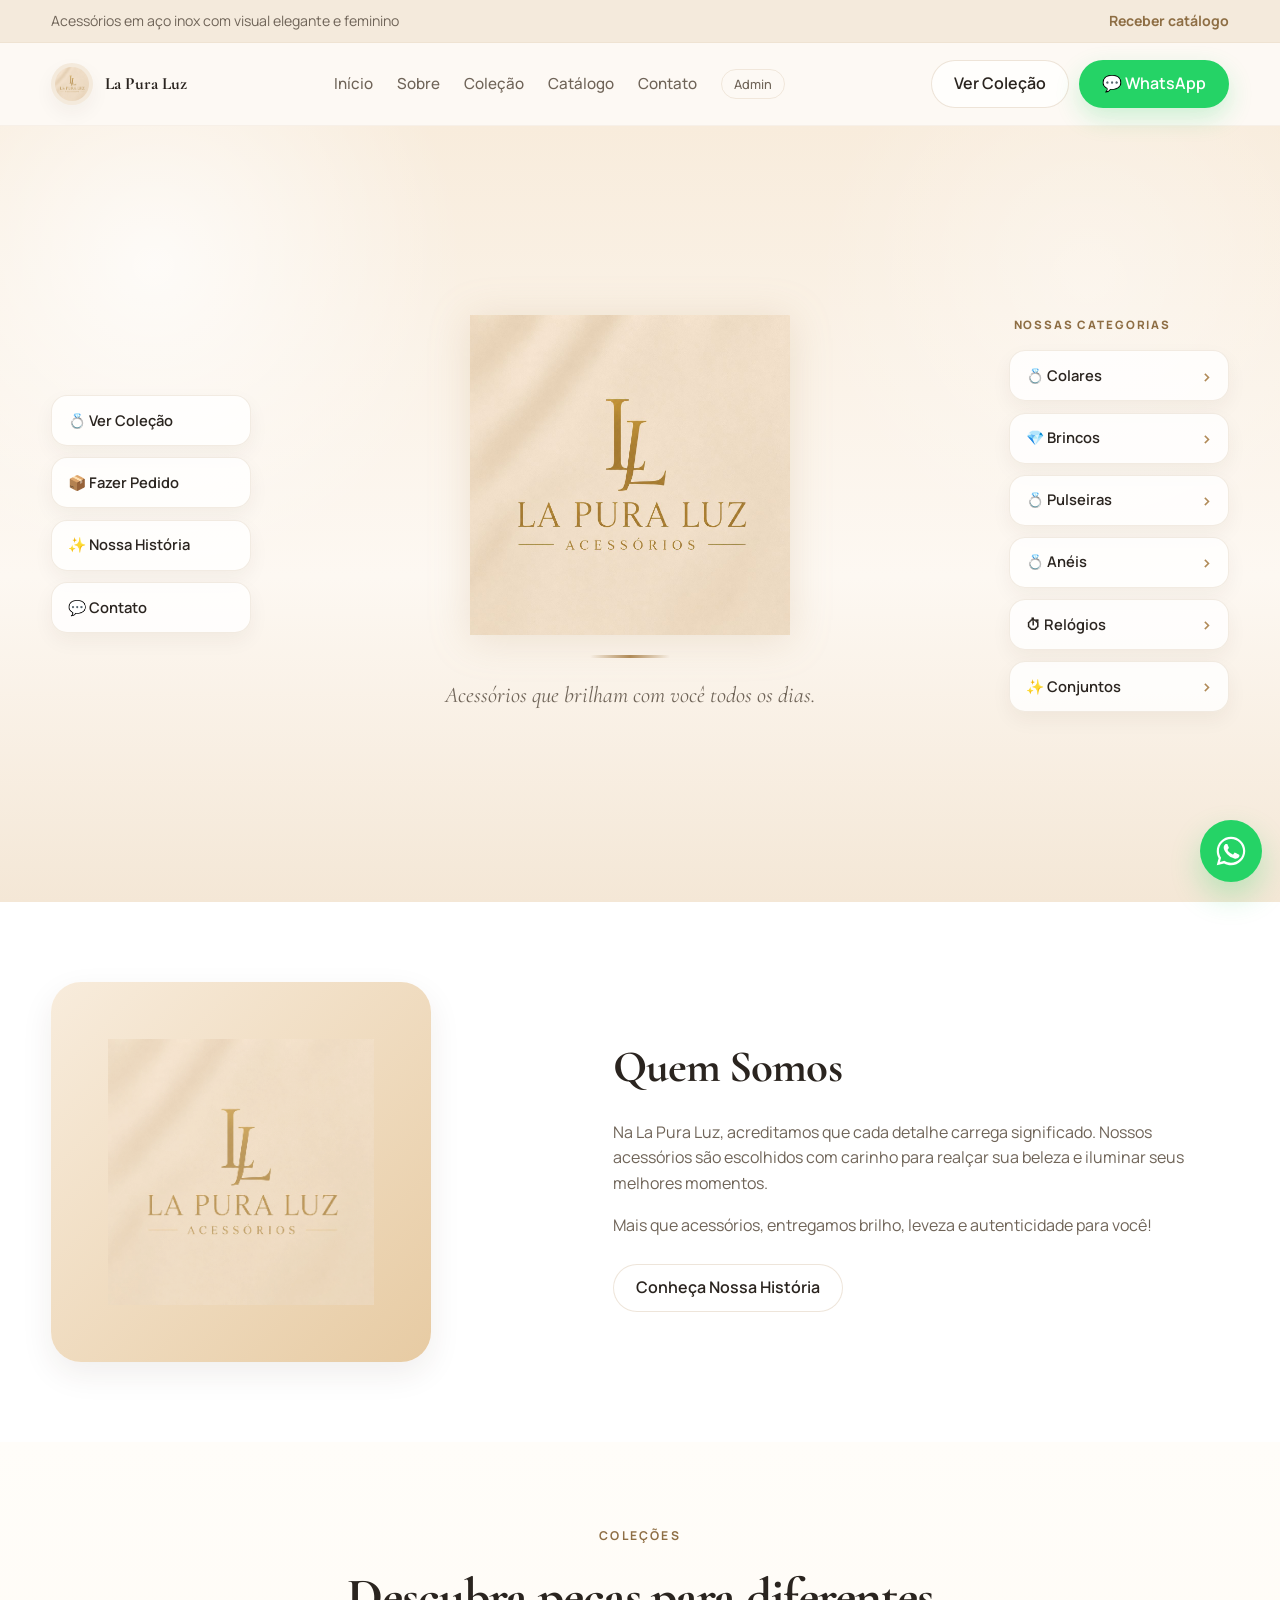
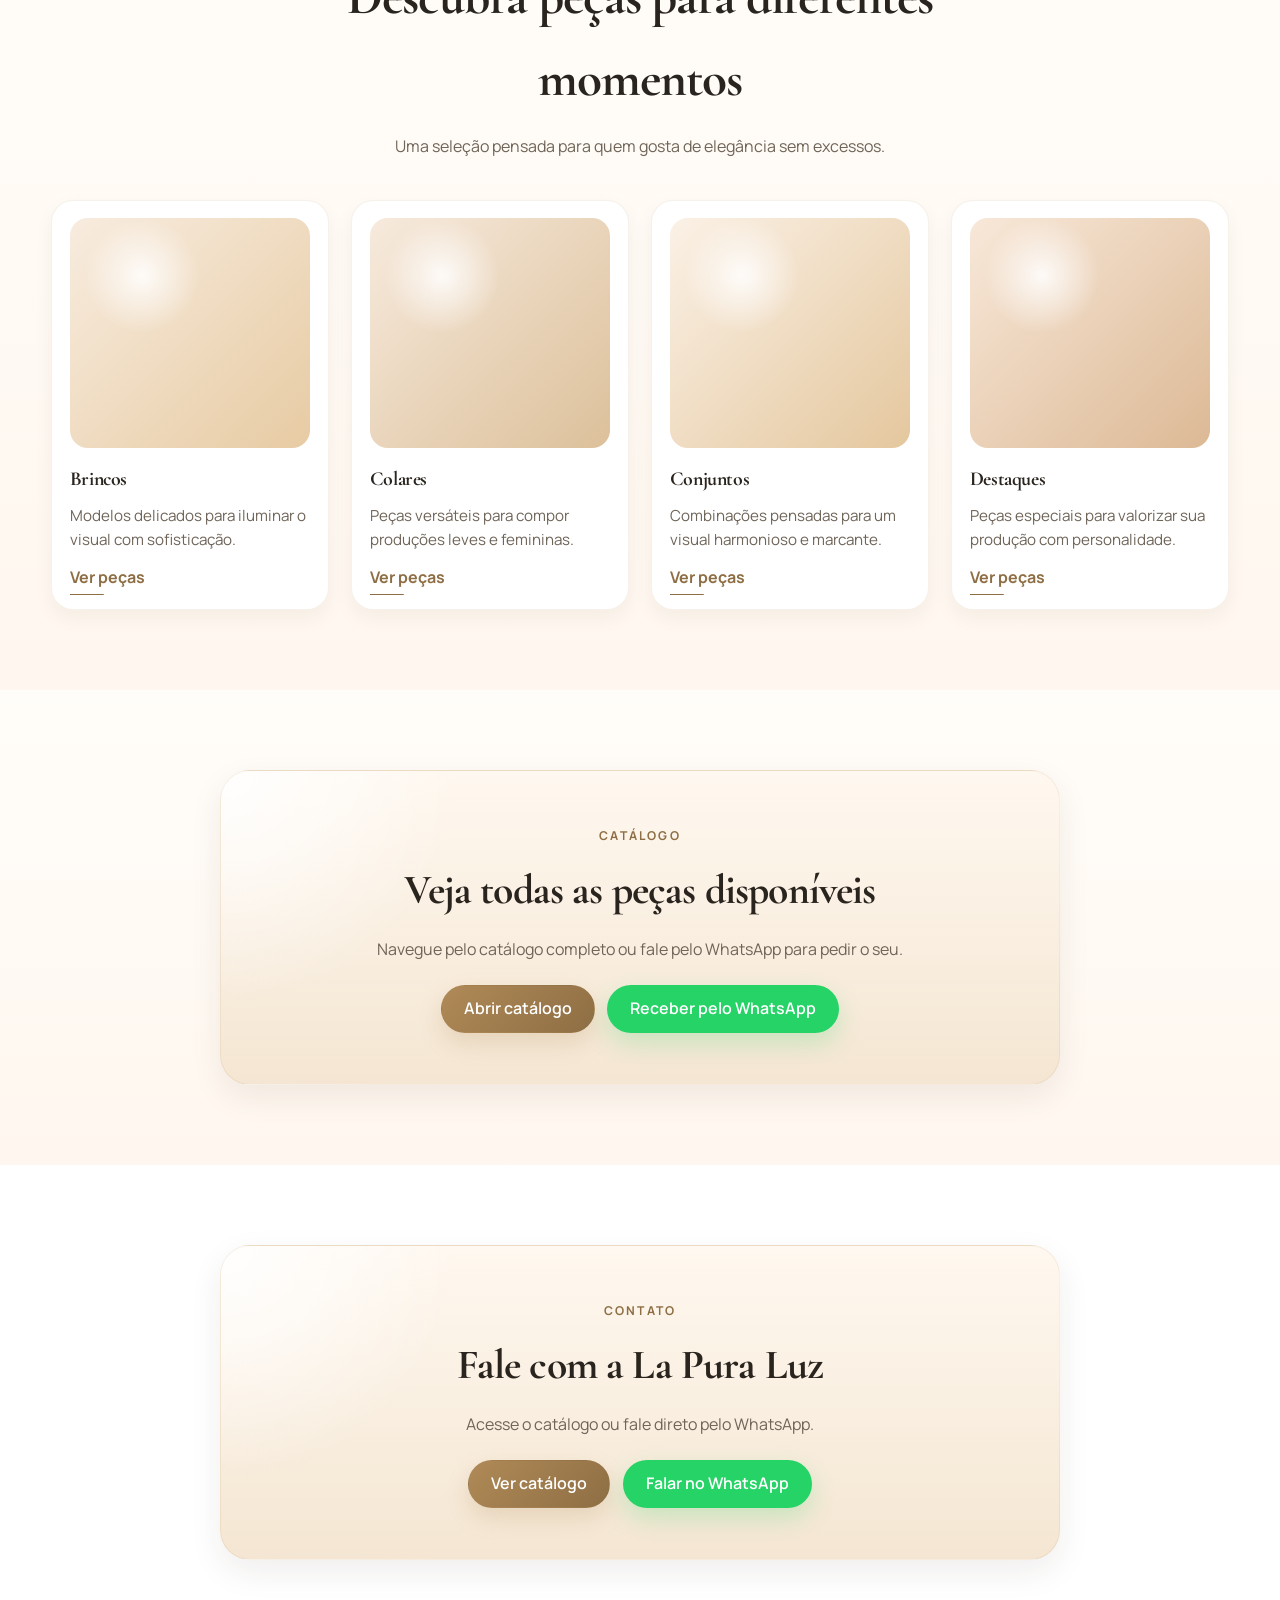
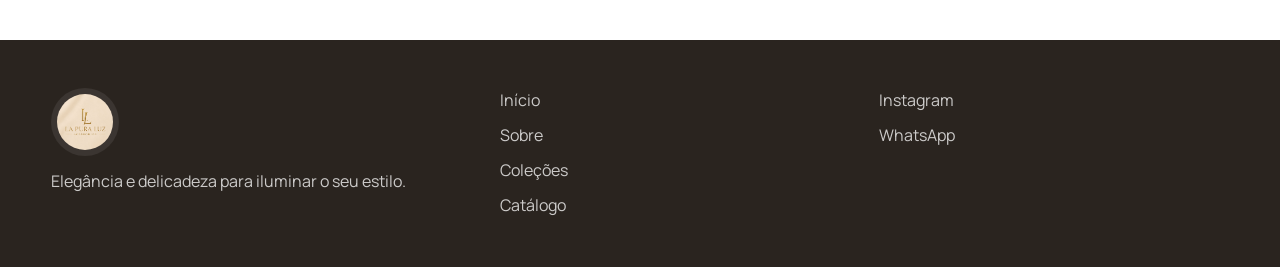
==== commit 8f422dac: "lapura luz" ====
--- a/index.html
+++ b/index.html
@@ -1,422 +1,186 @@
 <!DOCTYPE html>
 <html lang="pt-BR">
 <head>
-  <meta charset="UTF-8" />
-  <meta name="viewport" content="width=device-width, initial-scale=1.0" />
-  <title>La Pura Luz Acessórios</title>
-  <meta
-    name="description"
-    content="Acessórios em aço inox com elegância, delicadeza e estilo para o seu dia a dia."
-  />
-  <meta property="og:title" content="La Pura Luz Acessórios" />
-  <meta
-    property="og:description"
-    content="Acessórios em aço inox com elegância, delicadeza e estilo para o seu dia a dia."
-  />
-  <meta property="og:type" content="website" />
-  <meta property="og:image" content="logo.png" />
-
-  <link rel="preconnect" href="https://fonts.googleapis.com" />
-  <link rel="preconnect" href="https://fonts.gstatic.com" crossorigin />
-  <link
-    href="https://fonts.googleapis.com/css2?family=Manrope:wght@400;500;600;700;800&display=swap"
-    rel="stylesheet"
-  />
-
-  <link rel="stylesheet" href="style.css" />
+<meta charset="UTF-8">
+<meta name="viewport" content="width=device-width, initial-scale=1.0">
+<title>La Pura Luz Acessórios</title>
+<meta name="description" content="Acessórios em aço inox com elegância, delicadeza e estilo para o seu dia a dia.">
+<meta property="og:title" content="La Pura Luz Acessórios">
+<meta property="og:description" content="Acessórios em aço inox com elegância, delicadeza e estilo para o seu dia a dia.">
+<meta property="og:type" content="website">
+<meta property="og:image" content="logo.png">
+<link rel="icon" href="logo.png">
+<link rel="preconnect" href="https://fonts.googleapis.com">
+<link rel="preconnect" href="https://fonts.gstatic.com" crossorigin>
+<link href="https://fonts.googleapis.com/css2?family=Cormorant+Garamond:ital,wght@0,400;0,600;0,700;1,400&family=Manrope:wght@400;500;600;700;800&display=swap" rel="stylesheet">
+<link rel="stylesheet" href="style.css">
 </head>
 <body>
-  <div class="topbar">
-    <div class="container topbar-wrap">
-      <span>Acessórios em aço inox com visual elegante e feminino</span>
-      <a
-        href="https://wa.me/5511963180253?text=Olá!%20Quero%20receber%20o%20catálogo%20da%20La%20Pura%20Luz."
-        target="_blank"
-        rel="noopener noreferrer"
-      >
-        Receber catálogo
-      </a>
+
+<!-- TOPBAR -->
+<div class="topbar">
+  <div class="container topbar-wrap">
+    <span>Acessórios em aço inox com visual elegante e feminino</span>
+    <a href="https://wa.me/5511963180253?text=Olá!%20Quero%20receber%20o%20catálogo%20da%20La%20Pura%20Luz." target="_blank" rel="noopener">Receber catálogo</a>
+  </div>
+</div>
+
+<!-- HEADER -->
+<header class="site-header">
+  <div class="container header-wrap">
+    <a href="#inicio" class="brand">
+      <img src="logo.png" alt="La Pura Luz" class="brand-logo">
+      <span class="brand-name">La Pura Luz</span>
+    </a>
+    <button class="menu-toggle" aria-label="Abrir menu" aria-expanded="false">
+      <span></span><span></span><span></span>
+    </button>
+    <nav class="main-nav" id="main-nav">
+      <a href="#inicio">Início</a>
+      <a href="#sobre">Sobre</a>
+      <a href="#colecoes">Coleção</a>
+      <a href="catalogo.html">Catálogo</a>
+      <a href="#contato">Contato</a>
+      <a href="admin.html" class="nav-admin">Admin</a>
+    </nav>
+    <div class="header-actions">
+      <a href="catalogo.html" class="btn btn-outline">Ver Coleção</a>
+      <a href="https://wa.me/5511963180253?text=Olá!%20Vim%20pelo%20site%20da%20La%20Pura%20Luz." class="btn btn-whatsapp" target="_blank" rel="noopener">&#128172; WhatsApp</a>
     </div>
   </div>
+</header>
 
-  <header class="site-header">
-    <div class="container header-wrap">
-      <a href="#inicio" class="brand">
-        <img src="logo.png" alt="La Pura Luz Acessórios" class="brand-logo" />
-        <span class="brand-name">La Pura Luz Acessórios</span>
-      </a>
+<!-- HERO -->
+<section class="hero" id="inicio">
+  <div class="container hero-layout">
+    <aside class="hero-sidebar hero-left">
+      <a href="catalogo.html" class="sidebar-btn">&#128141; Ver Coleção</a>
+      <a href="https://wa.me/5511963180253?text=Olá!%20Quero%20fazer%20um%20pedido." target="_blank" rel="noopener" class="sidebar-btn">&#128230; Fazer Pedido</a>
+      <a href="#sobre" class="sidebar-btn">&#10024; Nossa História</a>
+      <a href="#contato" class="sidebar-btn">&#128172; Contato</a>
+    </aside>
+    <div class="hero-center">
+      <img src="logo.png" alt="La Pura Luz Acessórios" class="hero-logo">
+      <div class="hero-divider"></div>
+      <p class="hero-frase"><em>Acessórios que brilham com você todos os dias.</em></p>
+    </div>
+    <aside class="hero-sidebar hero-right">
+      <p class="sidebar-titulo">NOSSAS CATEGORIAS</p>
+      <a href="catalogo.html#colares" class="cat-link">&#128141; Colares <span>›</span></a>
+      <a href="catalogo.html#brincos" class="cat-link">&#128142; Brincos <span>›</span></a>
+      <a href="catalogo.html#pulseiras" class="cat-link">&#128141; Pulseiras <span>›</span></a>
+      <a href="catalogo.html#aneis" class="cat-link">&#128141; Anéis <span>›</span></a>
+      <a href="catalogo.html#relogios" class="cat-link">&#9201; Relógios <span>›</span></a>
+      <a href="catalogo.html#conjuntos" class="cat-link">&#10024; Conjuntos <span>›</span></a>
+    </aside>
+  </div>
+</section>
 
-      <button class="menu-toggle" aria-label="Abrir menu" aria-expanded="false" aria-controls="main-nav">
-        <span></span>
-        <span></span>
-        <span></span>
-      </button>
-
-      <nav class="main-nav" id="main-nav">
-        <a href="#inicio">Início</a>
-        <a href="#beneficios">Benefícios</a>
-        <a href="#colecoes">Coleções</a>
-        <a href="#marca">A marca</a>
-        <a href="#instagram">Instagram</a>
-        <a href="#contato">Contato</a>
-      </nav>
-
-      <div class="header-actions">
-        <a
-          href="https://wa.me/5511963180253?text=Olá!%20Quero%20receber%20o%20catálogo%20da%20La%20Pura%20Luz."
-          class="btn btn-primary"
-          target="_blank"
-          rel="noopener noreferrer"
-        >
-          Ver catálogo
-        </a>
+<!-- SOBRE / QUEM SOMOS -->
+<section class="sobre" id="sobre">
+  <div class="container sobre-grid">
+    <div class="sobre-img">
+      <div class="sobre-img-placeholder">
+        <img src="logo.png" alt="La Pura Luz" class="sobre-logo-img">
       </div>
     </div>
-  </header>
+    <div class="sobre-texto">
+      <h2>Quem Somos</h2>
+      <p>Na La Pura Luz, acreditamos que cada detalhe carrega significado. Nossos acessórios são escolhidos com carinho para realçar sua beleza e iluminar seus melhores momentos.</p>
+      <p>Mais que acessórios, entregamos brilho, leveza e autenticidade para você!</p>
+      <a href="#colecoes" class="btn btn-outline">Conheça Nossa História</a>
+    </div>
+  </div>
+</section>
 
-  <main>
-    <section class="hero" id="inicio">
-      <div class="container hero-grid">
-        <div class="hero-copy">
-          <span class="eyebrow">La Pura Luz Acessórios</span>
-          <h1>Elegância leve para acompanhar o seu estilo.</h1>
-          <p>
-            Acessórios em aço inox com estética feminina, delicada e versátil para valorizar seu visual
-            com charme, leveza e sofisticação.
-          </p>
+<!-- COLEÇÕES -->
+<section class="colecoes" id="colecoes">
+  <div class="container">
+    <div class="section-head">
+      <span class="eyebrow">Coleções</span>
+      <h2>Descubra peças para diferentes momentos</h2>
+      <p>Uma seleção pensada para quem gosta de elegância sem excessos.</p>
+    </div>
+    <div class="colecoes-grid">
+      <article class="col-card">
+        <div class="col-visual v1"></div>
+        <h3>Brincos</h3>
+        <p>Modelos delicados para iluminar o visual com sofisticação.</p>
+        <a href="https://wa.me/5511963180253?text=Olá!%20Quero%20ver%20os%20brincos." class="text-link" target="_blank" rel="noopener">Ver peças</a>
+      </article>
+      <article class="col-card">
+        <div class="col-visual v2"></div>
+        <h3>Colares</h3>
+        <p>Peças versáteis para compor produções leves e femininas.</p>
+        <a href="https://wa.me/5511963180253?text=Olá!%20Quero%20ver%20os%20colares." class="text-link" target="_blank" rel="noopener">Ver peças</a>
+      </article>
+      <article class="col-card">
+        <div class="col-visual v3"></div>
+        <h3>Conjuntos</h3>
+        <p>Combinações pensadas para um visual harmonioso e marcante.</p>
+        <a href="https://wa.me/5511963180253?text=Olá!%20Quero%20ver%20os%20conjuntos." class="text-link" target="_blank" rel="noopener">Ver peças</a>
+      </article>
+      <article class="col-card">
+        <div class="col-visual v4"></div>
+        <h3>Destaques</h3>
+        <p>Peças especiais para valorizar sua produção com personalidade.</p>
+        <a href="https://wa.me/5511963180253?text=Olá!%20Quero%20ver%20os%20destaques." class="text-link" target="_blank" rel="noopener">Ver peças</a>
+      </article>
+    </div>
+  </div>
+</section>
 
-          <div class="hero-buttons">
-            <a
-              href="https://wa.me/5511963180253?text=Olá!%20Quero%20receber%20o%20catálogo%20da%20La%20Pura%20Luz."
-              class="btn btn-primary"
-              target="_blank"
-              rel="noopener noreferrer"
-            >
-              Ver catálogo
-            </a>
+<!-- CTA CATÁLOGO -->
+<section class="cta-catalogo">
+  <div class="container cta-box">
+    <span class="eyebrow">Catálogo</span>
+    <h2>Veja todas as peças disponíveis</h2>
+    <p>Navegue pelo catálogo completo ou fale pelo WhatsApp para pedir o seu.</p>
+    <div class="cta-botoes">
+      <a href="catalogo.html" class="btn btn-primary">Abrir catálogo</a>
+      <a href="https://wa.me/5511963180253?text=Olá!%20Quero%20receber%20o%20catálogo%20da%20La%20Pura%20Luz." class="btn btn-whatsapp" target="_blank" rel="noopener">Receber pelo WhatsApp</a>
+    </div>
+  </div>
+</section>
 
-            <a
-              href="https://www.instagram.com/lapuraluz.acessorios/"
-              class="btn btn-secondary"
-              target="_blank"
-              rel="noopener noreferrer"
-            >
-              Instagram oficial
-            </a>
-          </div>
+<!-- CONTATO -->
+<section class="contato" id="contato">
+  <div class="container cta-box">
+    <span class="eyebrow">Contato</span>
+    <h2>Fale com a La Pura Luz</h2>
+    <p>Acesse o catálogo ou fale direto pelo WhatsApp.</p>
+    <div class="cta-botoes">
+      <a href="catalogo.html" class="btn btn-primary">Ver catálogo</a>
+      <a href="https://wa.me/5511963180253?text=Olá!%20Vim%20pelo%20site%20da%20La%20Pura%20Luz%20Acessórios." class="btn btn-whatsapp" target="_blank" rel="noopener">Falar no WhatsApp</a>
+    </div>
+  </div>
+</section>
 
-          <div class="hero-badges">
-            <span>Peças em aço inox</span>
-            <span>Curadoria feminina</span>
-            <span>Atendimento no WhatsApp</span>
-          </div>
-        </div>
+<!-- FOOTER -->
+<footer class="site-footer">
+  <div class="container footer-grid">
+    <div class="footer-brand">
+      <img src="logo.png" alt="La Pura Luz" class="footer-logo">
+      <p>Elegância e delicadeza para iluminar o seu estilo.</p>
+    </div>
+    <div class="footer-links">
+      <a href="#inicio">Início</a>
+      <a href="#sobre">Sobre</a>
+      <a href="#colecoes">Coleções</a>
+      <a href="catalogo.html">Catálogo</a>
+    </div>
+    <div class="footer-links">
+      <a href="https://www.instagram.com/lapuraluz.acessorios/" target="_blank" rel="noopener">Instagram</a>
+      <a href="https://wa.me/5511963180253" target="_blank" rel="noopener">WhatsApp</a>
+    </div>
+  </div>
+</footer>
 
-        <div class="hero-card">
-          <div class="hero-card-top">
-            <img src="logo.png" alt="Logo La Pura Luz Acessórios" class="hero-card-logo" />
-          </div>
+<!-- WhatsApp flutuante -->
+<a class="float-whats" href="https://wa.me/5511963180253?text=Olá!%20Vim%20pelo%20site%20da%20La%20Pura%20Luz%20Acessórios." target="_blank" rel="noopener" aria-label="Falar no WhatsApp">
+  <svg viewBox="0 0 32 32" width="30" height="30" fill="currentColor"><path d="M16 .8C7.6.8.8 7.6.8 16c0 2.7.7 5.3 2 7.6L.8 31.2l7.8-2c2.2 1.2 4.7 1.9 7.4 1.9 8.4 0 15.2-6.8 15.2-15.2S24.4.8 16 .8zm0 27.7c-2.4 0-4.7-.6-6.7-1.8l-.5-.3-4.6 1.2 1.2-4.5-.3-.5c-1.3-2-2-4.4-2-6.8C3.1 8.9 8.9 3.1 16 3.1S28.9 8.9 28.9 16 23.1 28.5 16 28.5zm7.1-9.4c-.4-.2-2.3-1.1-2.6-1.3-.4-.1-.6-.2-.9.2-.3.4-1 1.3-1.2 1.5-.2.2-.4.3-.8.1-.4-.2-1.6-.6-3.1-1.9-1.1-1-1.9-2.3-2.1-2.6-.2-.4 0-.6.2-.8.2-.2.4-.4.6-.7.2-.2.3-.4.4-.7.1-.3.1-.5 0-.7-.1-.2-.9-2.1-1.2-2.9-.3-.8-.6-.7-.9-.7h-.8c-.3 0-.7.1-1.1.5-.4.4-1.4 1.4-1.4 3.4s1.5 3.9 1.7 4.2c.2.3 2.9 4.5 7.1 6.3 1 .4 1.8.7 2.4.9 1 .3 1.9.3 2.6.2.8-.1 2.3-1 2.7-1.9.3-.9.3-1.7.2-1.9-.1-.2-.3-.3-.7-.5z"/></svg>
+</a>
 
-          <div class="hero-card-bottom">
-            <div class="hero-feature">
-              <strong>Visual elegante</strong>
-              <p>Peças leves e sofisticadas para diferentes momentos.</p>
-            </div>
-
-            <div class="hero-feature">
-              <strong>Curadoria delicada</strong>
-              <p>Modelos femininos pensados para valorizar o seu estilo.</p>
-            </div>
-
-            <div class="hero-feature">
-              <strong>Atendimento próximo</strong>
-              <p>Contato rápido pelo WhatsApp e novidades no Instagram.</p>
-            </div>
-          </div>
-        </div>
-      </div>
-    </section>
-
-    <section class="benefits-strip" id="beneficios">
-      <div class="container benefits-grid">
-        <div class="benefit-pill">Aço inox</div>
-        <div class="benefit-pill">Estilo delicado</div>
-        <div class="benefit-pill">Curadoria elegante</div>
-        <div class="benefit-pill">Contato direto</div>
-      </div>
-    </section>
-
-    <section class="collections-section" id="colecoes">
-      <div class="container">
-        <div class="section-head">
-          <span class="eyebrow">Coleções</span>
-          <h2>Descubra peças para diferentes momentos</h2>
-          <p>Uma seleção pensada para quem gosta de elegância sem excessos.</p>
-        </div>
-
-        <div class="collections-grid">
-          <article class="collection-card">
-            <div class="collection-visual visual-1"></div>
-            <h3>Brincos</h3>
-            <p>Modelos delicados para iluminar o visual com sofisticação.</p>
-            <a
-              href="https://wa.me/5511963180253?text=Olá!%20Quero%20ver%20os%20brincos%20da%20La%20Pura%20Luz."
-              class="text-link"
-              target="_blank"
-              rel="noopener noreferrer"
-            >
-              Ver peças
-            </a>
-          </article>
-
-          <article class="collection-card">
-            <div class="collection-visual visual-2"></div>
-            <h3>Colares</h3>
-            <p>Peças versáteis para compor produções leves e femininas.</p>
-            <a
-              href="https://wa.me/5511963180253?text=Olá!%20Quero%20ver%20os%20colares%20da%20La%20Pura%20Luz."
-              class="text-link"
-              target="_blank"
-              rel="noopener noreferrer"
-            >
-              Ver peças
-            </a>
-          </article>
-
-          <article class="collection-card">
-            <div class="collection-visual visual-3"></div>
-            <h3>Conjuntos</h3>
-            <p>Combinações pensadas para um visual harmonioso e marcante.</p>
-            <a
-              href="https://wa.me/5511963180253?text=Olá!%20Quero%20ver%20os%20conjuntos%20da%20La%20Pura%20Luz."
-              class="text-link"
-              target="_blank"
-              rel="noopener noreferrer"
-            >
-              Ver peças
-            </a>
-          </article>
-
-          <article class="collection-card">
-            <div class="collection-visual visual-4"></div>
-            <h3>Destaques</h3>
-            <p>Peças especiais para valorizar sua produção com personalidade.</p>
-            <a
-              href="https://wa.me/5511963180253?text=Olá!%20Quero%20ver%20os%20destaques%20da%20La%20Pura%20Luz."
-              class="text-link"
-              target="_blank"
-              rel="noopener noreferrer"
-            >
-              Ver peças
-            </a>
-          </article>
-        </div>
-      </div>
-    </section>
-
-    <section class="brand-section" id="marca">
-      <div class="container brand-grid">
-        <div class="brand-copy">
-          <span class="eyebrow">A marca</span>
-          <h2>Delicadeza, presença e sofisticação em cada detalhe.</h2>
-          <p>
-            A La Pura Luz reúne acessórios femininos em aço inox com uma curadoria elegante,
-            leve e atual. Peças pensadas para valorizar seu estilo com charme e personalidade.
-          </p>
-
-          <a
-            href="https://wa.me/5511963180253?text=Olá!%20Quero%20conhecer%20as%20coleções%20da%20La%20Pura%20Luz."
-            class="btn btn-secondary"
-            target="_blank"
-            rel="noopener noreferrer"
-          >
-            Conhecer coleções
-          </a>
-        </div>
-
-        <div class="brand-panel">
-          <div class="brand-panel-box">
-            <img src="logo.png" alt="Logo La Pura Luz Acessórios" class="brand-panel-logo" />
-            <p>
-              Peças delicadas, visual sofisticado e uma seleção pensada para mulheres
-              que gostam de elegância com leveza.
-            </p>
-
-            <div class="brand-tags">
-              <span>Elegante</span>
-              <span>Feminina</span>
-              <span>Versátil</span>
-            </div>
-          </div>
-        </div>
-      </div>
-    </section>
-
-    <section class="catalog-section" id="catalogo">
-      <div class="container catalog-box">
-        <span class="eyebrow">Catálogo</span>
-        <h2>Receba o catálogo da La Pura Luz</h2>
-        <p>
-          Fale pelo WhatsApp para conhecer os modelos disponíveis e ver as novidades da marca.
-        </p>
-
-        <a
-          href="https://wa.me/5511963180253?text=Olá!%20Quero%20receber%20o%20catálogo%20da%20La%20Pura%20Luz."
-          class="btn btn-primary"
-          target="_blank"
-          rel="noopener noreferrer"
-        >
-          Receber catálogo
-        </a>
-      </div>
-    </section>
-
-    <section class="instagram-section" id="instagram">
-      <div class="container instagram-grid">
-        <div class="instagram-copy">
-          <span class="eyebrow">Instagram</span>
-          <h2>Acompanhe a marca mais de perto</h2>
-          <p>
-            Veja novidades, lançamentos e inspirações no Instagram da La Pura Luz.
-          </p>
-
-          <a
-            href="https://www.instagram.com/lapuraluz.acessorios/"
-            class="btn btn-secondary"
-            target="_blank"
-            rel="noopener noreferrer"
-          >
-            Seguir no Instagram
-          </a>
-        </div>
-
-        <div class="instagram-panel">
-          <div class="mini-card">Novidades</div>
-          <div class="mini-card">Lançamentos</div>
-          <div class="mini-card">Inspirações</div>
-          <div class="mini-card">Destaques</div>
-        </div>
-      </div>
-    </section>
-
-    <section class="final-cta" id="contato">
-      <div class="container final-cta-box">
-        <span class="eyebrow">Contato</span>
-        <h2>Fale com a La Pura Luz</h2>
-        <p>Acesse o catálogo ou fale direto pelo WhatsApp.</p>
-
-        <div class="final-cta-buttons">
-          <a
-            href="https://wa.me/5511963180253?text=Olá!%20Quero%20receber%20o%20catálogo%20da%20La%20Pura%20Luz."
-            class="btn btn-primary"
-            target="_blank"
-            rel="noopener noreferrer"
-          >
-            Ver catálogo
-          </a>
-
-          <a
-            href="https://wa.me/5511963180253?text=Olá!%20Vim%20pelo%20site%20da%20La%20Pura%20Luz%20Acessórios."
-            class="btn btn-whatsapp"
-            target="_blank"
-            rel="noopener noreferrer"
-          >
-            Falar no WhatsApp
-          </a>
-        </div>
-      </div>
-    </section>
-  </main>
-
-  <footer class="site-footer">
-    <div class="container footer-grid">
-      <div class="footer-brand">
-        <img src="logo.png" alt="La Pura Luz Acessórios" class="footer-logo" />
-        <p>Elegância e delicadeza para iluminar o seu estilo.</p>
-      </div>
-
-      <div class="footer-links">
-        <a href="#inicio">Início</a>
-        <a href="#beneficios">Benefícios</a>
-        <a href="#colecoes">Coleções</a>
-        <a href="#marca">A marca</a>
-      </div>
-
-      <div class="footer-links">
-        <a
-          href="https://www.instagram.com/lapuraluz.acessorios/"
-          target="_blank"
-          rel="noopener noreferrer"
-        >
-          Instagram
-        </a>
-        <a
-          href="https://wa.me/5511963180253?text=Olá!%20Vim%20pelo%20site%20da%20La%20Pura%20Luz%20Acessórios."
-          target="_blank"
-          rel="noopener noreferrer"
-        >
-          WhatsApp
-        </a>
-      </div>
-    </div>
-  </footer>
-
-  <a
-    href="https://wa.me/5511963180253?text=Olá!%20Vim%20pelo%20site%20da%20La%20Pura%20Luz%20Acessórios."
-    class="float-whats"
-    target="_blank"
-    rel="noopener noreferrer"
-    aria-label="Falar no WhatsApp"
-  >
-    <svg viewBox="0 0 32 32" aria-hidden="true">
-      <path
-        fill="currentColor"
-        d="M19.11 17.23c-.28-.14-1.64-.81-1.9-.9-.25-.09-.44-.14-.62.14-.18.28-.72.9-.88 1.09-.16.18-.32.21-.6.07-.28-.14-1.17-.43-2.23-1.38-.82-.73-1.37-1.63-1.53-1.91-.16-.28-.02-.43.12-.57.13-.13.28-.32.42-.48.14-.16.18-.28.28-.46.09-.18.04-.35-.02-.48-.07-.14-.62-1.5-.85-2.06-.22-.53-.45-.46-.62-.47h-.53c-.18 0-.48.07-.73.35-.25.28-.96.94-.96 2.29s.98 2.65 1.11 2.83c.14.18 1.92 2.93 4.66 4.11.65.28 1.16.45 1.56.58.65.21 1.24.18 1.71.11.52-.08 1.64-.67 1.87-1.32.23-.65.23-1.2.16-1.32-.07-.11-.25-.18-.53-.32z"
-      />
-      <path
-        fill="currentColor"
-        d="M16.03 3.2c-7 0-12.68 5.67-12.68 12.66 0 2.23.58 4.41 1.69 6.33L3.2 28.8l6.77-1.78a12.7 12.7 0 0 0 6.06 1.55h.01c6.99 0 12.67-5.68 12.67-12.66 0-3.39-1.32-6.58-3.72-8.97a12.58 12.58 0 0 0-8.96-3.74zm0 23.24h-.01a10.6 10.6 0 0 1-5.41-1.49l-.39-.23-4.02 1.05 1.07-3.92-.25-.4a10.51 10.51 0 0 1-1.62-5.59c0-5.82 4.75-10.56 10.6-10.56 2.83 0 5.49 1.1 7.49 3.1a10.5 10.5 0 0 1 3.1 7.47c0 5.82-4.75 10.57-10.56 10.57z"
-      />
-    </svg>
-  </a>
-
-  <script>
-    document.addEventListener("DOMContentLoaded", () => {
-      const menuToggle = document.querySelector(".menu-toggle");
-      const mainNav = document.querySelector(".main-nav");
-      const navLinks = document.querySelectorAll(".main-nav a");
-      const header = document.querySelector(".site-header");
-
-      if (menuToggle && mainNav) {
-        menuToggle.addEventListener("click", () => {
-          const isOpen = mainNav.classList.toggle("active");
-          menuToggle.setAttribute("aria-expanded", isOpen ? "true" : "false");
-        });
-
-        navLinks.forEach((link) => {
-          link.addEventListener("click", () => {
-            mainNav.classList.remove("active");
-            menuToggle.setAttribute("aria-expanded", "false");
-          });
-        });
-
-        document.addEventListener("click", (event) => {
-          const clickedInsideNav = mainNav.contains(event.target);
-          const clickedToggle = menuToggle.contains(event.target);
-
-          if (!clickedInsideNav && !clickedToggle) {
-            mainNav.classList.remove("active");
-            menuToggle.setAttribute("aria-expanded", "false");
-          }
-        });
-      }
-
-      window.addEventListener("scroll", () => {
-        if (!header) return;
-        header.style.boxShadow =
-          window.scrollY > 10 ? "0 8px 24px rgba(61, 43, 20, 0.08)" : "none";
-      });
-    });
-  </script>
+<script src="script.js"></script>
 </body>
 </html>
--- a/style.css
+++ b/style.css
@@ -1,860 +1,149 @@
-:root {
-  --primary: #b08a57;
-  --primary-dark: #8e6e44;
-  --primary-soft: #e9dbc5;
-  --bg: #fdf9f4;
-  --bg-soft: #f7f0e7;
-  --bg-strong: #efe3d2;
-  --text: #2a241f;
-  --text-soft: #6f6458;
-  --white: #ffffff;
-  --border: rgba(176, 138, 87, 0.16);
-  --shadow: 0 12px 32px rgba(61, 43, 20, 0.08);
-  --shadow-soft: 0 8px 20px rgba(61, 43, 20, 0.05);
-  --container: 1180px;
-  --radius-xl: 30px;
-  --radius-lg: 22px;
-  --radius-md: 16px;
-  --transition: all 0.28s ease;
+/* ============================================================
+   LA PURA LUZ ACESSÓRIOS — estilo principal
+   Paleta: dourado + creme + off-white
+   ============================================================ */
+:root{
+  --ouro:#b08a57;--ouro-escuro:#8e6e44;--ouro-suave:#e9dbc5;
+  --bg:#fdf9f4;--bg-soft:#f7f0e7;--bg-forte:#efe3d2;
+  --texto:#2a241f;--texto-suave:#6f6458;--branco:#ffffff;
+  --borda:rgba(176,138,87,.16);
+  --sombra:0 12px 32px rgba(61,43,20,.08);
+  --sombra-s:0 8px 20px rgba(61,43,20,.05);
+  --container:1180px;--raio-xl:30px;--raio-lg:22px;--raio-md:16px;
+  --trans:all .28s ease;
+  --fonte-display:'Cormorant Garamond',serif;
+  --fonte-ui:'Manrope',sans-serif;
 }
+*{margin:0;padding:0;box-sizing:border-box}
+html{scroll-behavior:smooth}
+body{font-family:var(--fonte-ui);background:var(--branco);color:var(--texto);line-height:1.6;overflow-x:hidden}
+img{display:block;max-width:100%}
+a{color:inherit;text-decoration:none}
+.container{width:min(92%,var(--container));margin:0 auto}
 
-* {
-  margin: 0;
-  padding: 0;
-  box-sizing: border-box;
-}
+/* ---------- Tipografia ---------- */
+.eyebrow{display:inline-block;font-size:.76rem;font-weight:700;letter-spacing:.18em;text-transform:uppercase;color:var(--ouro-escuro);margin-bottom:12px}
+h1,h2,h3{font-family:var(--fonte-display);letter-spacing:-.02em}
+p{color:var(--texto-suave)}
 
-html {
-  scroll-behavior: smooth;
-}
+/* ---------- Botões ---------- */
+.btn{min-height:48px;padding:0 22px;border-radius:999px;display:inline-flex;align-items:center;justify-content:center;border:1px solid transparent;font-weight:600;transition:var(--trans);cursor:pointer;white-space:nowrap;font-family:inherit}
+.btn:hover{transform:translateY(-2px)}
+.btn-primary{background:linear-gradient(135deg,var(--ouro),var(--ouro-escuro));color:var(--branco);box-shadow:0 10px 22px rgba(176,138,87,.22)}
+.btn-outline{background:rgba(255,255,255,.75);color:var(--texto);border:1px solid rgba(176,138,87,.22)}
+.btn-outline:hover{background:var(--bg-soft)}
+.btn-whatsapp{background:#25d366;color:var(--branco);box-shadow:0 10px 24px rgba(37,211,102,.22)}
+.btn-whatsapp:hover{background:#1fbe5b}
+.text-link{display:inline-flex;align-items:center;gap:6px;font-weight:700;color:var(--ouro-escuro);position:relative}
+.text-link::after{content:"";position:absolute;left:0;bottom:-4px;width:100%;height:1px;background:currentColor;transform:scaleX(.45);transform-origin:left;transition:var(--trans)}
+.text-link:hover::after{transform:scaleX(1)}
 
-body {
-  font-family: "Manrope", sans-serif;
-  background: var(--white);
-  color: var(--text);
-  line-height: 1.6;
-  overflow-x: hidden;
-}
+/* ---------- Topbar ---------- */
+.topbar{background:#f4eadc;border-bottom:1px solid rgba(176,138,87,.08);font-size:.88rem}
+.topbar-wrap{min-height:42px;display:flex;align-items:center;justify-content:space-between;gap:16px}
+.topbar-wrap span{color:var(--texto-suave)}
+.topbar-wrap a{color:var(--ouro-escuro);font-weight:700}
 
-img {
-  display: block;
-  max-width: 100%;
-}
+/* ---------- Header ---------- */
+.site-header{position:sticky;top:0;z-index:100;background:rgba(253,249,244,.92);backdrop-filter:blur(12px);border-bottom:1px solid rgba(176,138,87,.08)}
+.header-wrap{min-height:82px;display:flex;align-items:center;justify-content:space-between;gap:18px}
+.brand{display:flex;align-items:center;gap:12px}
+.brand-logo{width:42px;height:42px;object-fit:contain;border-radius:50%;background:#f4eadc;padding:4px;box-shadow:var(--sombra-s)}
+.brand-name{font-size:1.08rem;font-weight:700;font-family:var(--fonte-display);white-space:nowrap}
+.main-nav{display:flex;align-items:center;gap:24px}
+.main-nav a{font-size:.95rem;font-weight:500;color:var(--texto-suave);transition:var(--trans)}
+.main-nav a:hover{color:var(--ouro-escuro)}
+.nav-admin{font-size:.8rem!important;border:1px solid var(--borda);border-radius:999px;padding:4px 12px}
+.header-actions{display:flex;align-items:center;gap:10px}
+.menu-toggle{display:none;width:46px;height:46px;border-radius:50%;border:1px solid var(--borda);background:var(--branco);align-items:center;justify-content:center;flex-direction:column;gap:5px;cursor:pointer}
+.menu-toggle span{width:18px;height:2px;border-radius:10px;background:var(--texto)}
 
-a {
-  color: inherit;
-  text-decoration: none;
-}
-
-button,
-input,
-textarea,
-select {
-  font: inherit;
-}
-
-.container {
-  width: min(92%, var(--container));
-  margin: 0 auto;
-}
-
-.eyebrow {
-  display: inline-block;
-  font-size: 0.76rem;
-  font-weight: 700;
-  letter-spacing: 0.18em;
-  text-transform: uppercase;
-  color: var(--primary-dark);
-  margin-bottom: 12px;
-}
-
-h1,
-h2,
-h3,
-.brand-name {
-  font-family: "Manrope", sans-serif;
-  letter-spacing: -0.03em;
-}
-
-p {
-  color: var(--text-soft);
-}
-
-.btn {
-  min-height: 48px;
-  padding: 0 22px;
-  border-radius: 999px;
-  display: inline-flex;
-  align-items: center;
-  justify-content: center;
-  border: 1px solid transparent;
-  font-weight: 600;
-  transition: var(--transition);
-  cursor: pointer;
-  white-space: nowrap;
-}
-
-.btn:hover {
-  transform: translateY(-2px);
-}
-
-.btn-primary {
-  background: linear-gradient(135deg, var(--primary), var(--primary-dark));
-  color: var(--white);
-  box-shadow: 0 10px 22px rgba(176, 138, 87, 0.22);
-}
-
-.btn-primary:hover {
-  filter: brightness(1.03);
-}
-
-.btn-secondary {
-  background: rgba(255, 255, 255, 0.75);
-  color: var(--text);
-  border: 1px solid rgba(176, 138, 87, 0.22);
-}
-
-.btn-secondary:hover {
-  background: var(--bg-soft);
-}
-
-.btn-whatsapp {
-  background: #25d366;
-  color: var(--white);
-  box-shadow: 0 10px 24px rgba(37, 211, 102, 0.22);
-}
-
-.btn-whatsapp:hover {
-  background: #1fbe5b;
-}
-
-.text-link {
-  display: inline-flex;
-  align-items: center;
-  gap: 6px;
-  font-weight: 700;
-  color: var(--primary-dark);
-  position: relative;
-}
-
-.text-link::after {
-  content: "";
-  position: absolute;
-  left: 0;
-  bottom: -4px;
-  width: 100%;
-  height: 1px;
-  background: currentColor;
-  transform: scaleX(0.45);
-  transform-origin: left;
-  transition: var(--transition);
-}
-
-.text-link:hover::after {
-  transform: scaleX(1);
-}
-
-/* TOPBAR */
-.topbar {
-  background: #f4eadc;
-  border-bottom: 1px solid rgba(176, 138, 87, 0.08);
-  font-size: 0.88rem;
-}
-
-.topbar-wrap {
-  min-height: 42px;
-  display: flex;
-  align-items: center;
-  justify-content: space-between;
-  gap: 16px;
-}
-
-.topbar-wrap span {
-  color: var(--text-soft);
-}
-
-.topbar-wrap a {
-  color: var(--primary-dark);
-  font-weight: 700;
-}
-
-/* HEADER */
-.site-header {
-  position: sticky;
-  top: 0;
-  z-index: 100;
-  background: rgba(253, 249, 244, 0.9);
-  backdrop-filter: blur(12px);
-  border-bottom: 1px solid rgba(176, 138, 87, 0.08);
-}
-
-.header-wrap {
-  min-height: 82px;
-  display: flex;
-  align-items: center;
-  justify-content: space-between;
-  gap: 18px;
-}
-
-.brand {
-  display: flex;
-  align-items: center;
-  gap: 12px;
-  min-width: 0;
-}
-
-.brand-logo {
-  width: 42px;
-  height: 42px;
-  object-fit: contain;
-  border-radius: 50%;
-  background: #f4eadc;
-  padding: 4px;
-  box-shadow: var(--shadow-soft);
-}
-
-.brand-name {
-  font-size: 1.08rem;
-  font-weight: 700;
-  color: var(--text);
-  white-space: nowrap;
-}
-
-.main-nav {
-  display: flex;
-  align-items: center;
-  gap: 24px;
-}
-
-.main-nav a {
-  font-size: 0.95rem;
-  font-weight: 500;
-  color: var(--text-soft);
-  transition: var(--transition);
-}
-
-.main-nav a:hover {
-  color: var(--primary-dark);
-}
-
-.header-actions {
-  display: flex;
-  align-items: center;
-}
-
-.menu-toggle {
-  display: none;
-  width: 46px;
-  height: 46px;
-  border-radius: 50%;
-  border: 1px solid var(--border);
-  background: var(--white);
-  align-items: center;
-  justify-content: center;
-  flex-direction: column;
-  gap: 5px;
-  cursor: pointer;
-}
-
-.menu-toggle span {
-  width: 18px;
-  height: 2px;
-  border-radius: 10px;
-  background: var(--text);
-}
-
-/* HERO */
-.hero {
-  position: relative;
+/* ---------- Hero (padrão do mockup) ---------- */
+.hero{
+  position:relative;min-height:calc(100vh - 124px);display:flex;align-items:center;
   background:
     radial-gradient(circle at 12% 18%, rgba(255,255,255,.75), transparent 24%),
     radial-gradient(circle at 85% 20%, rgba(255,255,255,.35), transparent 22%),
-    linear-gradient(180deg, #f8ecdc 0%, #fdf8f2 58%, #f4e7d6 100%);
-  min-height: calc(100vh - 124px);
-  display: flex;
-  align-items: center;
-  overflow: hidden;
+    linear-gradient(180deg,#f8ecdc 0%,#fdf8f2 58%,#f4e7d6 100%);
 }
+.hero-layout{display:grid;grid-template-columns:200px 1fr 220px;gap:2rem;align-items:center;padding:3rem 0}
+.hero-center{text-align:center;display:flex;flex-direction:column;align-items:center;gap:1.2rem}
+.hero-logo{max-width:320px;width:100%;filter:drop-shadow(0 4px 20px rgba(176,138,87,.2))}
+.hero-divider{width:80px;height:3px;border-radius:2px;background:linear-gradient(90deg,transparent,var(--ouro),transparent)}
+.hero-frase{font-family:var(--fonte-display);font-size:clamp(1.1rem,2.5vw,1.4rem);color:var(--texto-suave)}
 
-.hero::after {
-  content: "";
-  position: absolute;
-  inset: 0;
-  background: linear-gradient(90deg, rgba(255,255,255,0.22), transparent 36%);
-  pointer-events: none;
+/* Sidebar links */
+.hero-sidebar{display:flex;flex-direction:column;gap:.7rem}
+.sidebar-btn{display:block;padding:.8rem 1rem;border-radius:var(--raio-md);background:rgba(255,255,255,.8);border:1px solid var(--borda);font-weight:600;font-size:.92rem;transition:var(--trans);box-shadow:var(--sombra-s)}
+.sidebar-btn:hover{background:var(--branco);transform:translateX(3px)}
+.sidebar-titulo{font-size:.72rem;font-weight:800;letter-spacing:.16em;text-transform:uppercase;color:var(--ouro-escuro);margin-bottom:.3rem;padding-left:.3rem}
+.cat-link{display:flex;justify-content:space-between;align-items:center;padding:.65rem 1rem;border-radius:var(--raio-md);background:rgba(255,255,255,.8);border:1px solid var(--borda);font-weight:600;font-size:.92rem;transition:var(--trans);box-shadow:var(--sombra-s)}
+.cat-link:hover{background:var(--branco);transform:translateX(-3px)}
+.cat-link span{color:var(--ouro);font-size:1.1rem}
+
+/* ---------- Sobre ---------- */
+.sobre{padding:5rem 0;background:var(--branco)}
+.sobre-grid{display:grid;grid-template-columns:1fr 1.2fr;gap:3rem;align-items:center}
+.sobre-img-placeholder{width:100%;aspect-ratio:1;max-width:380px;border-radius:var(--raio-xl);background:linear-gradient(135deg,#f8ecdc,#e7cba3);display:flex;align-items:center;justify-content:center;box-shadow:var(--sombra);overflow:hidden}
+.sobre-logo-img{width:70%;opacity:.7}
+.sobre-texto h2{font-family:var(--fonte-display);font-size:clamp(2rem,4vw,2.8rem);margin-bottom:1rem}
+.sobre-texto p{margin-bottom:1rem}
+.sobre-texto .btn{margin-top:.6rem}
+
+/* ---------- Coleções ---------- */
+.colecoes{padding:5rem 0;background:linear-gradient(180deg,#fffdf9,#fff7ef)}
+.section-head{text-align:center;max-width:760px;margin:0 auto 2.5rem}
+.section-head h2{font-family:var(--fonte-display);font-size:clamp(2rem,4vw,3.2rem);margin-bottom:.8rem}
+.colecoes-grid{display:grid;grid-template-columns:repeat(4,1fr);gap:1.4rem}
+.col-card{background:var(--branco);border-radius:var(--raio-lg);border:1px solid rgba(176,138,87,.12);padding:1.1rem;box-shadow:var(--sombra-s);transition:var(--trans)}
+.col-card:hover{transform:translateY(-5px);box-shadow:var(--sombra)}
+.col-visual{height:230px;border-radius:18px;margin-bottom:1rem}
+.v1{background:radial-gradient(circle at 30% 25%,rgba(255,255,255,.86),transparent 24%),linear-gradient(135deg,#f8ecdf,#e7cba3)}
+.v2{background:radial-gradient(circle at 30% 25%,rgba(255,255,255,.86),transparent 24%),linear-gradient(135deg,#f7eadd,#dcc09a)}
+.v3{background:radial-gradient(circle at 30% 25%,rgba(255,255,255,.86),transparent 24%),linear-gradient(135deg,#fbf1e6,#e4c79e)}
+.v4{background:radial-gradient(circle at 30% 25%,rgba(255,255,255,.86),transparent 24%),linear-gradient(135deg,#f8e8d9,#dcb995)}
+.col-card h3{font-family:var(--fonte-display);font-size:1.24rem;margin-bottom:.5rem}
+.col-card p{margin-bottom:.8rem;font-size:.95rem}
+
+/* ---------- CTAs ---------- */
+.cta-catalogo,.contato{padding:5rem 0;background:linear-gradient(180deg,#fffdf9,#fff7ef)}
+.contato{background:var(--branco)}
+.cta-box{max-width:840px;margin:0 auto;text-align:center;padding:3.2rem 1.6rem;border-radius:var(--raio-xl);background:radial-gradient(circle at top left,rgba(255,255,255,.95),transparent 26%),linear-gradient(180deg,#fff8f0,#f4e6d2);border:1px solid rgba(176,138,87,.12);box-shadow:var(--sombra)}
+.cta-box h2{font-family:var(--fonte-display);font-size:clamp(1.8rem,3.5vw,2.6rem);margin-bottom:.8rem}
+.cta-botoes{display:flex;justify-content:center;flex-wrap:wrap;gap:.8rem;margin-top:1.4rem}
+
+/* ---------- Footer ---------- */
+.site-footer{background:#2a241f;color:rgba(255,255,255,.88);padding:3rem 0}
+.footer-grid{display:grid;grid-template-columns:1.2fr 1fr 1fr;gap:1.8rem}
+.footer-logo{width:68px;height:68px;object-fit:contain;border-radius:50%;background:rgba(255,255,255,.08);padding:6px;margin-bottom:.8rem}
+.footer-brand p,.footer-links a{color:rgba(255,255,255,.76)}
+.footer-links{display:flex;flex-direction:column;gap:.6rem}
+.footer-links a:hover{color:var(--branco)}
+
+/* ---------- WhatsApp flutuante ---------- */
+.float-whats{position:fixed;right:18px;bottom:18px;width:62px;height:62px;border-radius:50%;background:#25d366;color:var(--branco);display:flex;align-items:center;justify-content:center;box-shadow:0 14px 30px rgba(37,211,102,.28);z-index:120;animation:pulso 1.8s infinite}
+@keyframes pulso{0%{box-shadow:0 0 0 0 rgba(37,211,102,.35)}70%{box-shadow:0 0 0 18px rgba(37,211,102,0)}100%{box-shadow:0 0 0 0 rgba(37,211,102,0)}}
+
+/* ---------- Responsivo ---------- */
+@media (max-width:1100px){
+  .hero-layout{grid-template-columns:1fr;gap:2rem}
+  .hero-sidebar{display:none}
+  .sobre-grid{grid-template-columns:1fr}
+  .sobre-texto{text-align:center}
+  .colecoes-grid{grid-template-columns:repeat(2,1fr)}
+  .footer-grid{grid-template-columns:1fr}
 }
-
-.hero-grid {
-  position: relative;
-  z-index: 1;
-  display: grid;
-  grid-template-columns: 1.1fr 0.9fr;
-  align-items: center;
-  gap: 34px;
-  padding: 72px 0;
+@media (max-width:860px){
+  .topbar-wrap{flex-direction:column;text-align:center;padding:8px 0}
+  .menu-toggle{display:inline-flex}
+  .main-nav{position:absolute;top:calc(100% + 8px);left:4%;right:4%;display:none;flex-direction:column;align-items:flex-start;gap:12px;padding:16px;background:rgba(253,249,244,.98);border:1px solid rgba(176,138,87,.12);border-radius:18px;box-shadow:var(--sombra);backdrop-filter:blur(12px)}
+  .main-nav.active{display:flex}
+  .header-actions{display:none}
 }
-
-.hero-copy h1 {
-  font-size: clamp(2.4rem, 5vw, 4.6rem);
-  line-height: 0.98;
-  margin-bottom: 18px;
-  color: var(--text);
-  max-width: 700px;
+@media (max-width:640px){
+  .colecoes-grid{grid-template-columns:1fr}
+  .cta-botoes{flex-direction:column}
+  .cta-botoes .btn{width:100%}
+  .cta-box{padding:2.4rem 1.2rem}
 }
-
-.hero-copy p {
-  max-width: 560px;
-  font-size: 1.05rem;
-}
-
-.hero-buttons {
-  display: flex;
-  flex-wrap: wrap;
-  gap: 14px;
-  margin-top: 26px;
-}
-
-.hero-badges {
-  display: flex;
-  flex-wrap: wrap;
-  gap: 10px;
-  margin-top: 22px;
-}
-
-.hero-badges span {
-  padding: 10px 14px;
-  border-radius: 999px;
-  background: rgba(255,255,255,.72);
-  border: 1px solid rgba(176, 138, 87, 0.12);
-  color: var(--text);
-  font-size: 0.9rem;
-  font-weight: 600;
-  box-shadow: var(--shadow-soft);
-}
-
-.hero-card {
-  border-radius: var(--radius-xl);
-  overflow: hidden;
-  background: var(--white);
-  border: 1px solid rgba(176, 138, 87, 0.12);
-  box-shadow: var(--shadow);
-}
-
-.hero-card-top {
-  min-height: 240px;
-  display: flex;
-  align-items: center;
-  justify-content: center;
-  padding: 28px;
-  background:
-    radial-gradient(circle at top left, rgba(255,255,255,.92), transparent 28%),
-    radial-gradient(circle at bottom right, rgba(176,138,87,.18), transparent 30%),
-    linear-gradient(180deg, #f9efdf 0%, #efe0ca 100%);
-}
-
-.hero-card-logo {
-  width: 100%;
-  max-width: 180px;
-  object-fit: contain;
-}
-
-.hero-card-bottom {
-  padding: 26px 24px 28px;
-  display: grid;
-  gap: 18px;
-}
-
-.hero-feature strong {
-  display: block;
-  font-size: 1rem;
-  color: var(--text);
-  margin-bottom: 6px;
-}
-
-.hero-feature p {
-  font-size: 0.94rem;
-}
-
-/* BENEFITS STRIP */
-.benefits-strip {
-  background: var(--white);
-  border-top: 1px solid rgba(176, 138, 87, 0.08);
-  border-bottom: 1px solid rgba(176, 138, 87, 0.08);
-}
-
-.benefits-grid {
-  display: grid;
-  grid-template-columns: repeat(4, 1fr);
-  gap: 16px;
-  padding: 22px 0;
-}
-
-.benefit-pill {
-  text-align: center;
-  padding: 14px 16px;
-  border-radius: 999px;
-  background: var(--bg);
-  border: 1px solid rgba(176, 138, 87, 0.12);
-  color: var(--text);
-  font-size: 0.94rem;
-  font-weight: 700;
-  box-shadow: var(--shadow-soft);
-}
-
-/* COLLECTIONS */
-.collections-section {
-  padding: 96px 0;
-  background: linear-gradient(180deg, #fffdf9 0%, #fff7ef 100%);
-}
-
-.section-head {
-  text-align: center;
-  max-width: 760px;
-  margin: 0 auto 42px;
-}
-
-.section-head h2,
-.brand-copy h2,
-.catalog-box h2,
-.instagram-copy h2,
-.final-cta-box h2 {
-  font-size: clamp(2rem, 4vw, 3.2rem);
-  line-height: 1.05;
-  margin-bottom: 14px;
-  color: var(--text);
-}
-
-.collections-grid {
-  display: grid;
-  grid-template-columns: repeat(4, 1fr);
-  gap: 22px;
-}
-
-.collection-card {
-  background: var(--white);
-  border-radius: var(--radius-lg);
-  border: 1px solid rgba(176, 138, 87, 0.12);
-  padding: 18px;
-  box-shadow: var(--shadow-soft);
-  transition: var(--transition);
-}
-
-.collection-card:hover {
-  transform: translateY(-5px);
-  box-shadow: var(--shadow);
-}
-
-.collection-visual {
-  height: 230px;
-  border-radius: 18px;
-  margin-bottom: 18px;
-}
-
-.visual-1 {
-  background:
-    radial-gradient(circle at 30% 25%, rgba(255,255,255,.86), transparent 24%),
-    linear-gradient(135deg, #f8ecdf, #e7cba3);
-}
-
-.visual-2 {
-  background:
-    radial-gradient(circle at 30% 25%, rgba(255,255,255,.86), transparent 24%),
-    linear-gradient(135deg, #f7eadd, #dcc09a);
-}
-
-.visual-3 {
-  background:
-    radial-gradient(circle at 30% 25%, rgba(255,255,255,.86), transparent 24%),
-    linear-gradient(135deg, #fbf1e6, #e4c79e);
-}
-
-.visual-4 {
-  background:
-    radial-gradient(circle at 30% 25%, rgba(255,255,255,.86), transparent 24%),
-    linear-gradient(135deg, #f8e8d9, #dcb995);
-}
-
-.collection-card h3 {
-  font-size: 1.24rem;
-  margin-bottom: 8px;
-  color: var(--text);
-}
-
-.collection-card p {
-  margin-bottom: 12px;
-  font-size: 0.97rem;
-}
-
-/* BRAND */
-.brand-section {
-  padding: 96px 0;
-  background: var(--white);
-}
-
-.brand-grid {
-  display: grid;
-  grid-template-columns: 1.05fr 0.95fr;
-  gap: 42px;
-  align-items: center;
-}
-
-.brand-copy p {
-  max-width: 560px;
-}
-
-.brand-copy .btn {
-  margin-top: 22px;
-}
-
-.brand-panel {
-  display: flex;
-  justify-content: center;
-}
-
-.brand-panel-box {
-  width: 100%;
-  max-width: 420px;
-  border-radius: var(--radius-xl);
-  padding: 34px 28px;
-  background:
-    radial-gradient(circle at top left, rgba(255,255,255,.92), transparent 28%),
-    radial-gradient(circle at bottom right, rgba(176,138,87,.18), transparent 30%),
-    linear-gradient(180deg, #f9efdf 0%, #efe0ca 100%);
-  border: 1px solid rgba(176, 138, 87, 0.12);
-  box-shadow: var(--shadow);
-  text-align: center;
-}
-
-.brand-panel-logo {
-  width: 100%;
-  max-width: 170px;
-  margin: 0 auto 18px;
-}
-
-.brand-panel-box p {
-  font-size: 0.97rem;
-}
-
-.brand-tags {
-  display: flex;
-  flex-wrap: wrap;
-  justify-content: center;
-  gap: 10px;
-  margin-top: 18px;
-}
-
-.brand-tags span {
-  padding: 9px 13px;
-  border-radius: 999px;
-  background: rgba(255,255,255,.62);
-  color: var(--primary-dark);
-  font-size: 0.88rem;
-  font-weight: 700;
-}
-
-/* CATALOG */
-.catalog-section {
-  padding: 96px 0;
-  background: linear-gradient(180deg, #fffdf9 0%, #fff7ef 100%);
-}
-
-.catalog-box {
-  max-width: 840px;
-  margin: 0 auto;
-  text-align: center;
-  padding: 56px 30px;
-  border-radius: var(--radius-xl);
-  background:
-    radial-gradient(circle at top left, rgba(255,255,255,.95), transparent 26%),
-    linear-gradient(180deg, #fff8f0 0%, #f4e6d2 100%);
-  border: 1px solid rgba(176, 138, 87, 0.12);
-  box-shadow: var(--shadow);
-}
-
-.catalog-box .btn {
-  margin-top: 22px;
-}
-
-/* INSTAGRAM */
-.instagram-section {
-  padding: 96px 0;
-  background: var(--white);
-}
-
-.instagram-grid {
-  display: grid;
-  grid-template-columns: 1fr 1fr;
-  gap: 34px;
-  align-items: center;
-}
-
-.instagram-copy p {
-  max-width: 500px;
-}
-
-.instagram-copy .btn {
-  margin-top: 22px;
-}
-
-.instagram-panel {
-  display: grid;
-  grid-template-columns: repeat(2, 1fr);
-  gap: 16px;
-}
-
-.mini-card {
-  min-height: 150px;
-  border-radius: 18px;
-  background:
-    radial-gradient(circle at 28% 20%, rgba(255,255,255,.86), transparent 24%),
-    linear-gradient(135deg, #f8ecdc, #e8c9a4);
-  border: 1px solid rgba(176, 138, 87, 0.12);
-  box-shadow: var(--shadow-soft);
-  display: flex;
-  align-items: end;
-  justify-content: center;
-  padding: 18px;
-  color: var(--primary-dark);
-  font-weight: 700;
-  text-align: center;
-}
-
-/* FINAL CTA */
-.final-cta {
-  padding: 96px 0;
-  background: linear-gradient(180deg, #fffdf9 0%, #fff7ef 100%);
-}
-
-.final-cta-box {
-  max-width: 860px;
-  margin: 0 auto;
-  text-align: center;
-  padding: 56px 30px;
-  border-radius: var(--radius-xl);
-  background: var(--bg);
-  border: 1px solid rgba(176, 138, 87, 0.12);
-  box-shadow: var(--shadow);
-}
-
-.final-cta-buttons {
-  display: flex;
-  justify-content: center;
-  flex-wrap: wrap;
-  gap: 14px;
-  margin-top: 24px;
-}
-
-/* FOOTER */
-.site-footer {
-  background: #2a241f;
-  color: rgba(255,255,255,.88);
-  padding: 50px 0;
-}
-
-.footer-grid {
-  display: grid;
-  grid-template-columns: 1.2fr 1fr 1fr;
-  gap: 28px;
-}
-
-.footer-logo {
-  width: 68px;
-  height: 68px;
-  object-fit: contain;
-  border-radius: 50%;
-  background: rgba(255,255,255,.08);
-  padding: 6px;
-  margin-bottom: 14px;
-}
-
-.footer-brand p,
-.footer-links a {
-  color: rgba(255,255,255,.76);
-}
-
-.footer-links {
-  display: flex;
-  flex-direction: column;
-  gap: 10px;
-}
-
-.footer-links a:hover {
-  color: var(--white);
-}
-
-/* FLOAT */
-.float-whats {
-  position: fixed;
-  right: 18px;
-  bottom: 18px;
-  width: 62px;
-  height: 62px;
-  border-radius: 50%;
-  background: #25d366;
-  color: var(--white);
-  display: flex;
-  align-items: center;
-  justify-content: center;
-  box-shadow: 0 14px 30px rgba(37, 211, 102, 0.28);
-  z-index: 120;
-  animation: pulseWhats 1.8s infinite;
-}
-
-.float-whats svg {
-  width: 30px;
-  height: 30px;
-}
-
-@keyframes pulseWhats {
-  0% {
-    box-shadow: 0 0 0 0 rgba(37, 211, 102, 0.35);
-  }
-  70% {
-    box-shadow: 0 0 0 18px rgba(37, 211, 102, 0);
-  }
-  100% {
-    box-shadow: 0 0 0 0 rgba(37, 211, 102, 0);
-  }
-}
-
-/* TABLET */
-@media (max-width: 1100px) {
-  .hero-grid,
-  .brand-grid,
-  .instagram-grid {
-    grid-template-columns: 1fr;
-  }
-
-  .collections-grid {
-    grid-template-columns: repeat(2, 1fr);
-  }
-
-  .hero {
-    min-height: auto;
-  }
-
-  .hero-copy,
-  .brand-copy,
-  .instagram-copy {
-    text-align: center;
-  }
-
-  .hero-copy p,
-  .brand-copy p,
-  .instagram-copy p {
-    margin: 0 auto;
-  }
-
-  .hero-buttons,
-  .hero-badges {
-    justify-content: center;
-  }
-
-  .footer-grid {
-    grid-template-columns: 1fr;
-  }
-}
-
-/* MOBILE MENU */
-@media (max-width: 860px) {
-  .topbar-wrap {
-    min-height: 48px;
-    flex-direction: column;
-    justify-content: center;
-    text-align: center;
-    padding: 8px 0;
-  }
-
-  .menu-toggle {
-    display: inline-flex;
-  }
-
-  .main-nav {
-    position: absolute;
-    top: calc(100% + 8px);
-    left: 4%;
-    right: 4%;
-    display: none;
-    flex-direction: column;
-    align-items: flex-start;
-    gap: 12px;
-    padding: 16px;
-    background: rgba(253, 249, 244, 0.98);
-    border: 1px solid rgba(176, 138, 87, 0.12);
-    border-radius: 18px;
-    box-shadow: var(--shadow);
-    backdrop-filter: blur(12px);
-  }
-
-  .main-nav.active {
-    display: flex;
-  }
-
-  .header-actions {
-    display: none;
-  }
-
-  .benefits-grid {
-    grid-template-columns: repeat(2, 1fr);
-  }
-}
-
-/* MOBILE */
-@media (max-width: 640px) {
-  .header-wrap {
-    min-height: 76px;
-  }
-
-  .brand-name {
-    font-size: 0.98rem;
-  }
-
-  .hero-copy h1,
-  .section-head h2,
-  .brand-copy h2,
-  .catalog-box h2,
-  .instagram-copy h2,
-  .final-cta-box h2 {
-    font-size: 2rem;
-  }
-
-  .hero-buttons,
-  .final-cta-buttons {
-    flex-direction: column;
-  }
-
-  .hero-buttons .btn,
-  .final-cta-buttons .btn,
-  .catalog-box .btn,
-  .instagram-copy .btn {
-    width: 100%;
-  }
-
-  .collections-grid,
-  .instagram-panel,
-  .benefits-grid {
-    grid-template-columns: 1fr;
-  }
-
-  .hero-grid,
-  .collections-section,
-  .brand-section,
-  .catalog-section,
-  .instagram-section,
-  .final-cta {
-    padding-top: 68px;
-    padding-bottom: 68px;
-  }
-
-  .catalog-box,
-  .final-cta-box {
-    padding: 40px 20px;
-  }
-
-  .float-whats {
-    width: 58px;
-    height: 58px;
-    right: 14px;
-    bottom: 14px;
-  }
-}
+@media (prefers-reduced-motion:reduce){*,*::before,*::after{animation:none!important;transition:none!important}}
